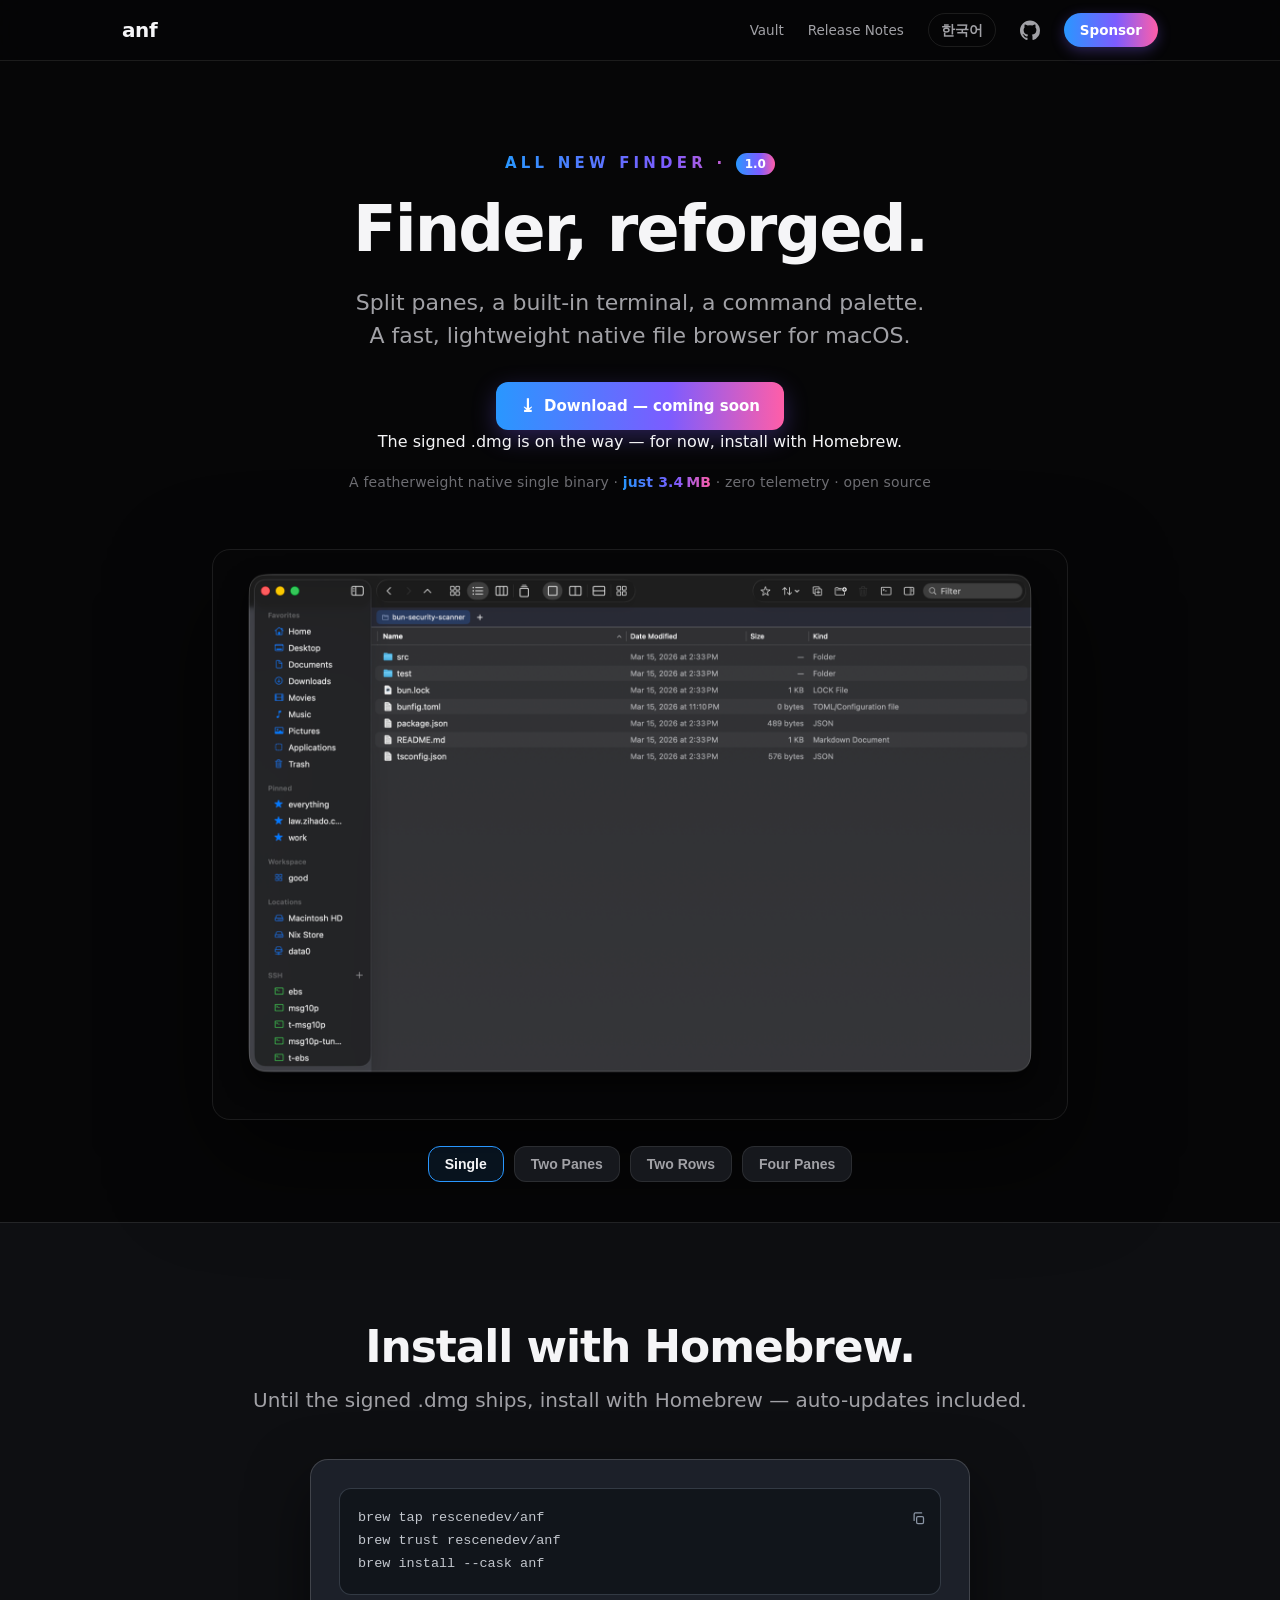
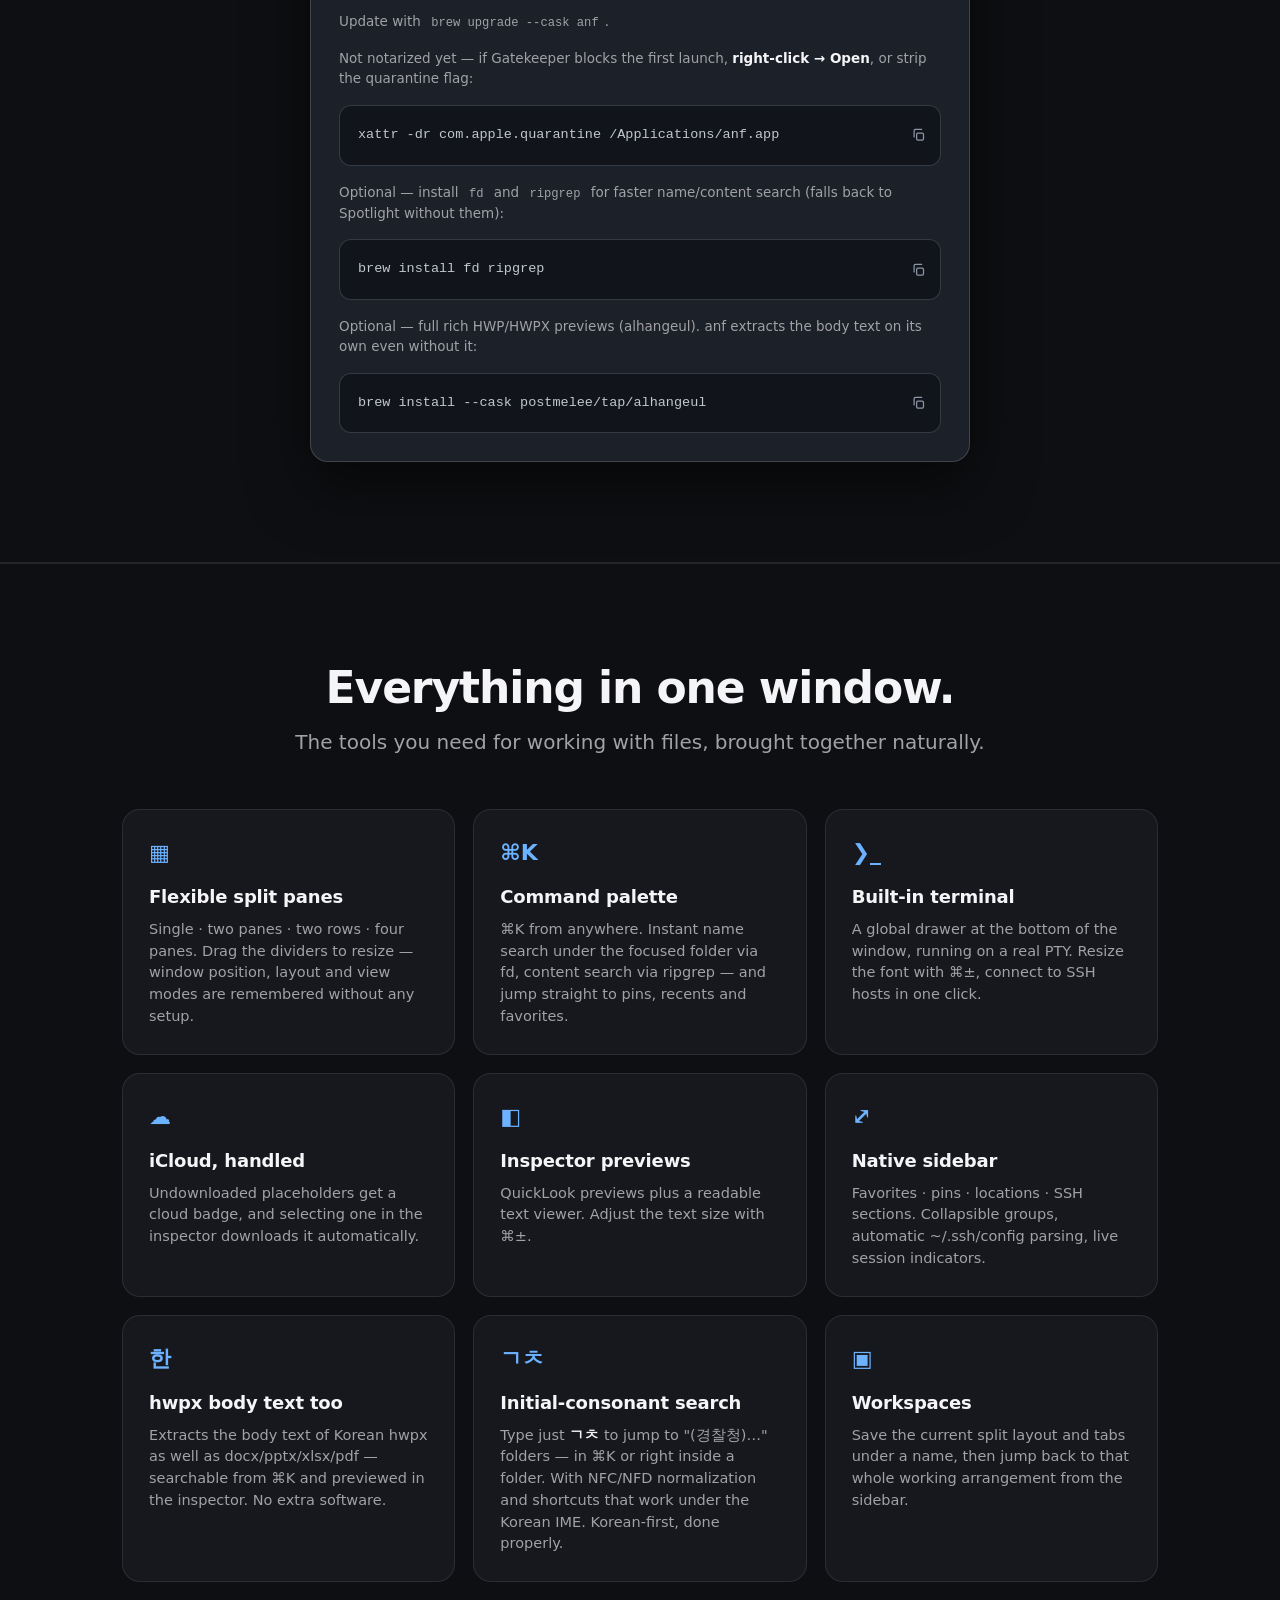
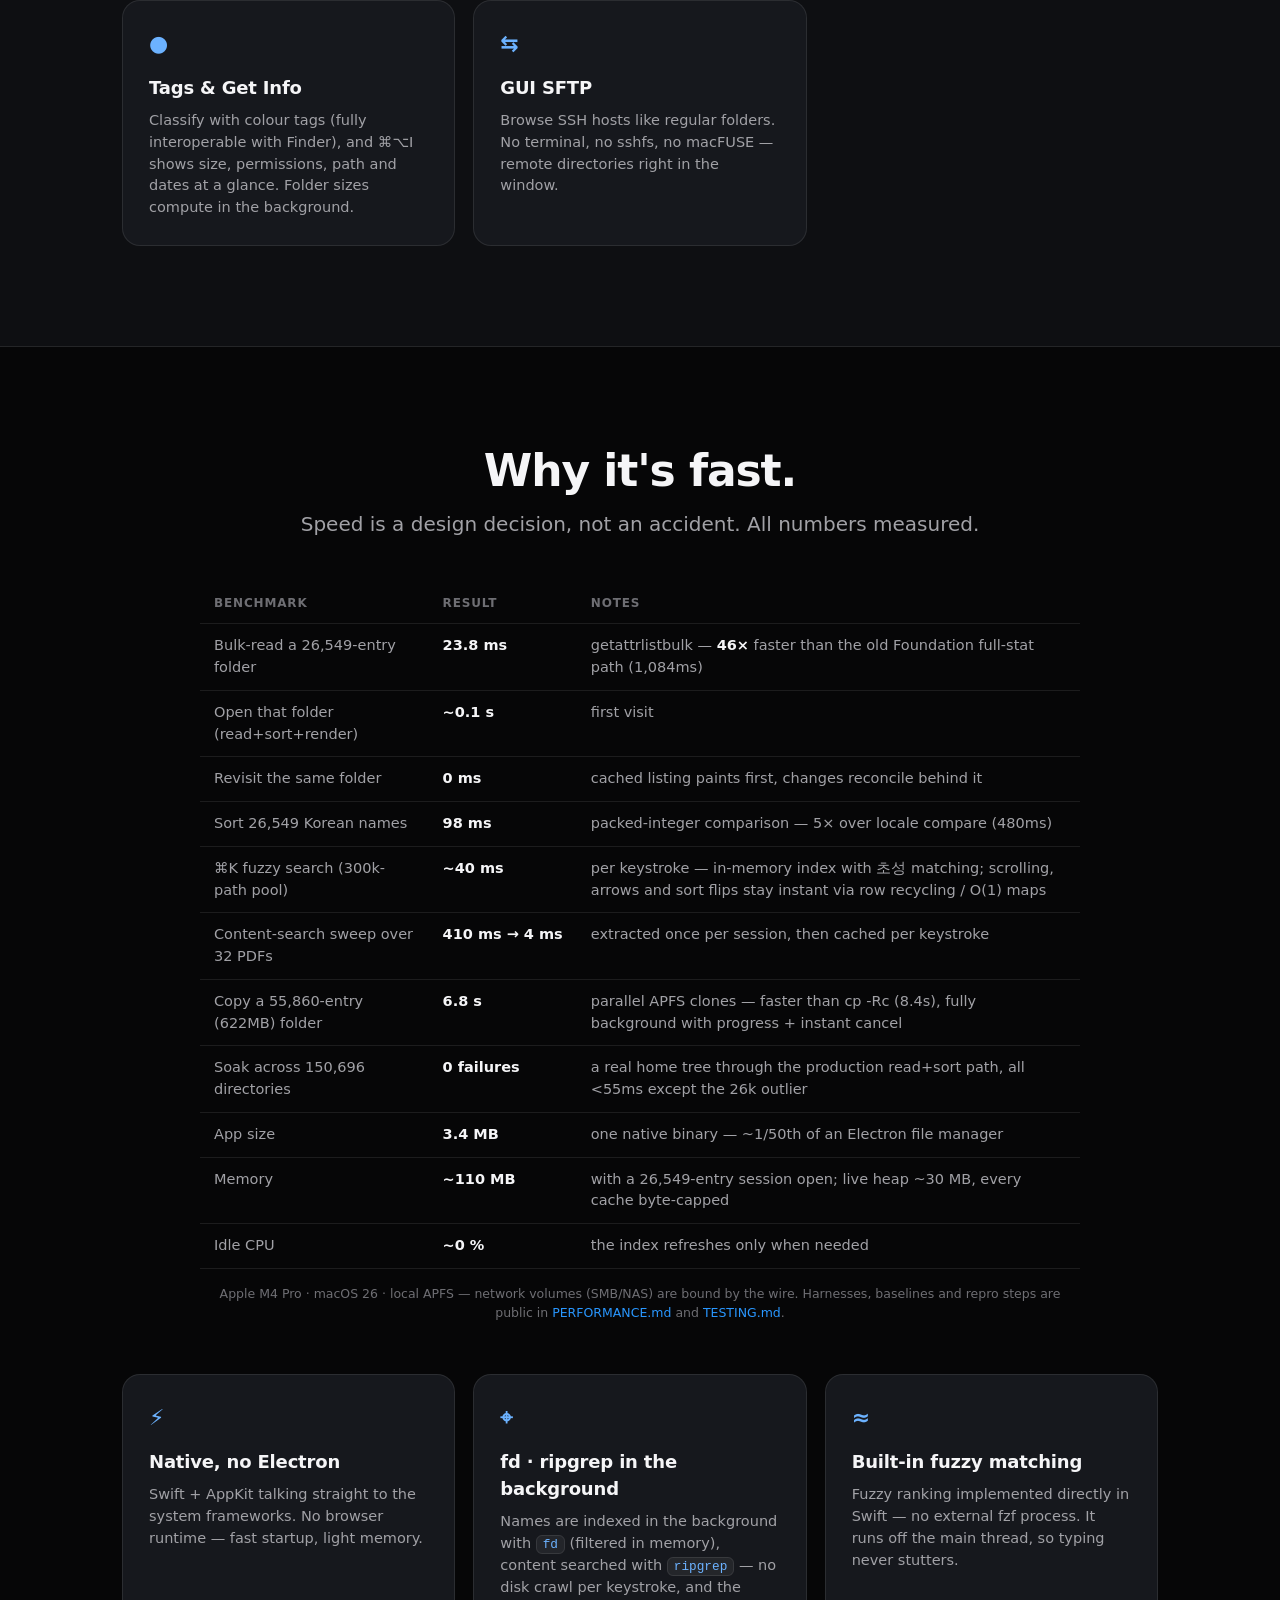
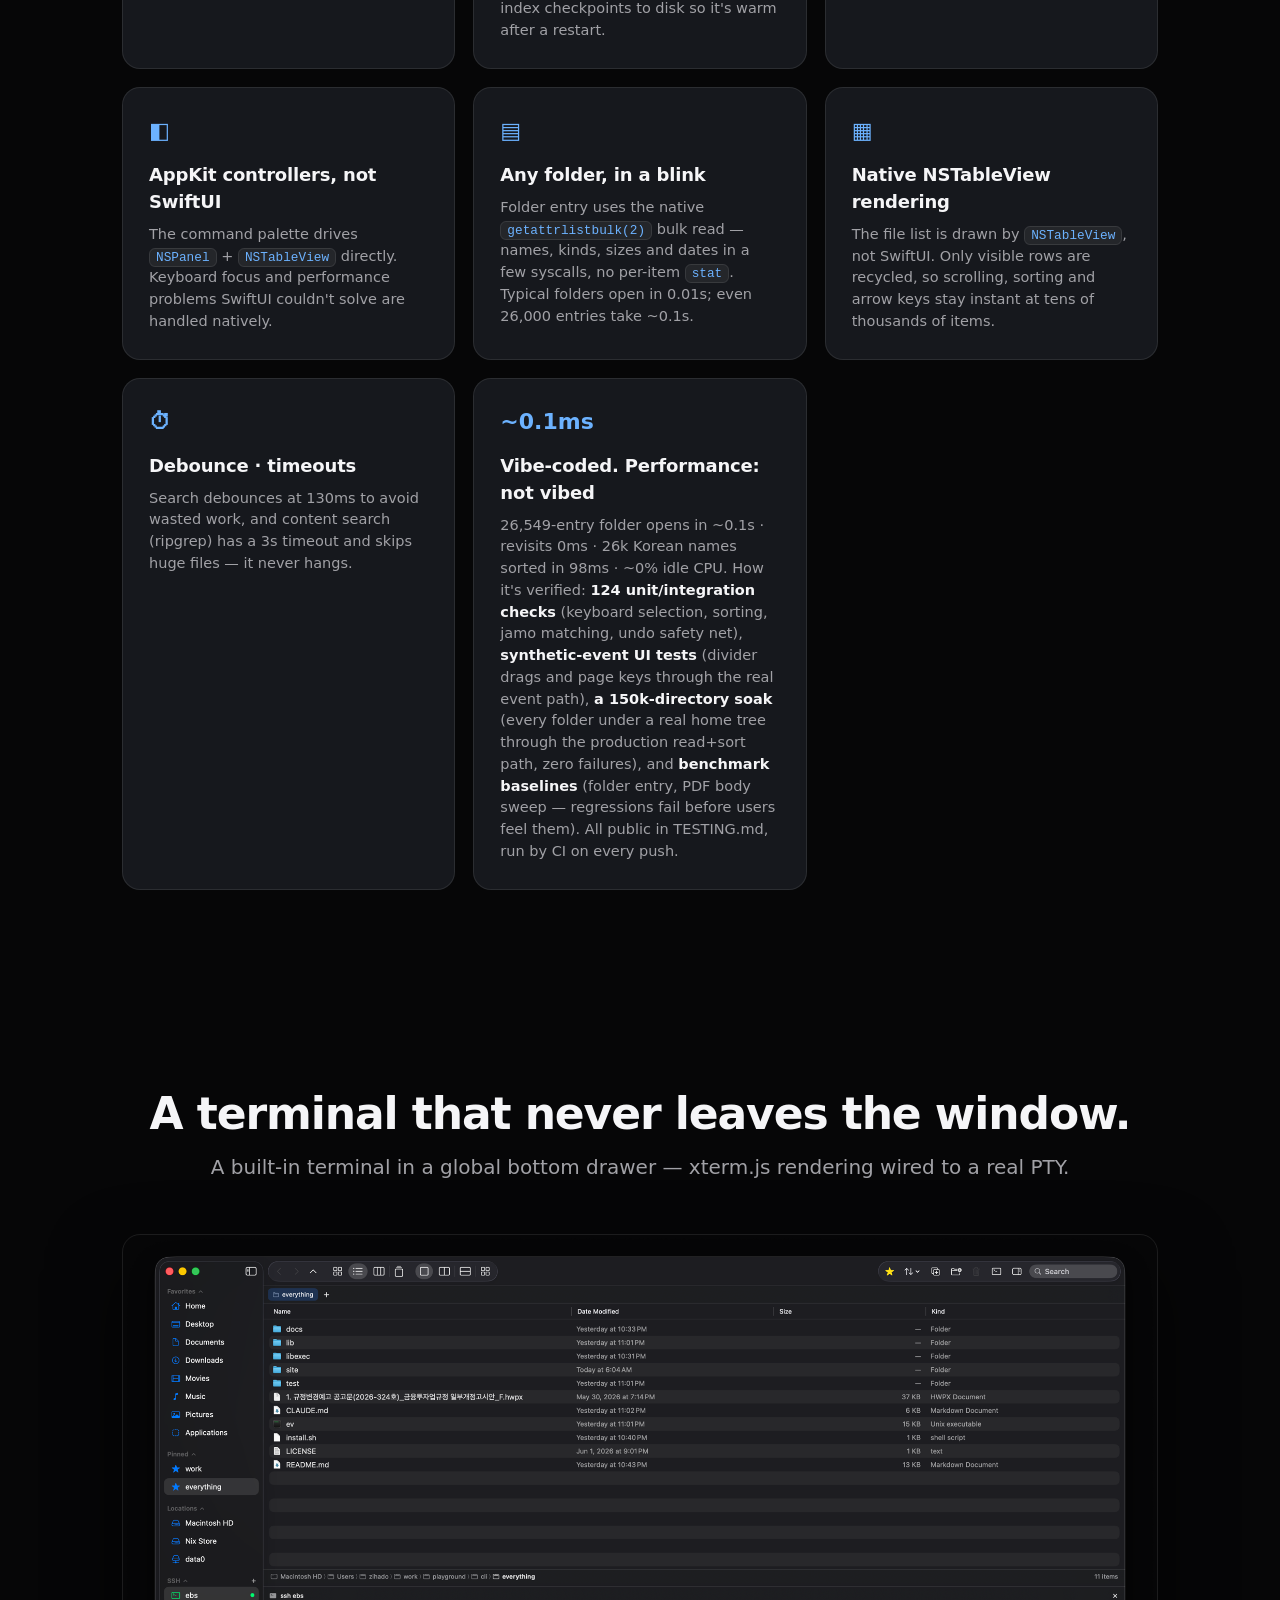
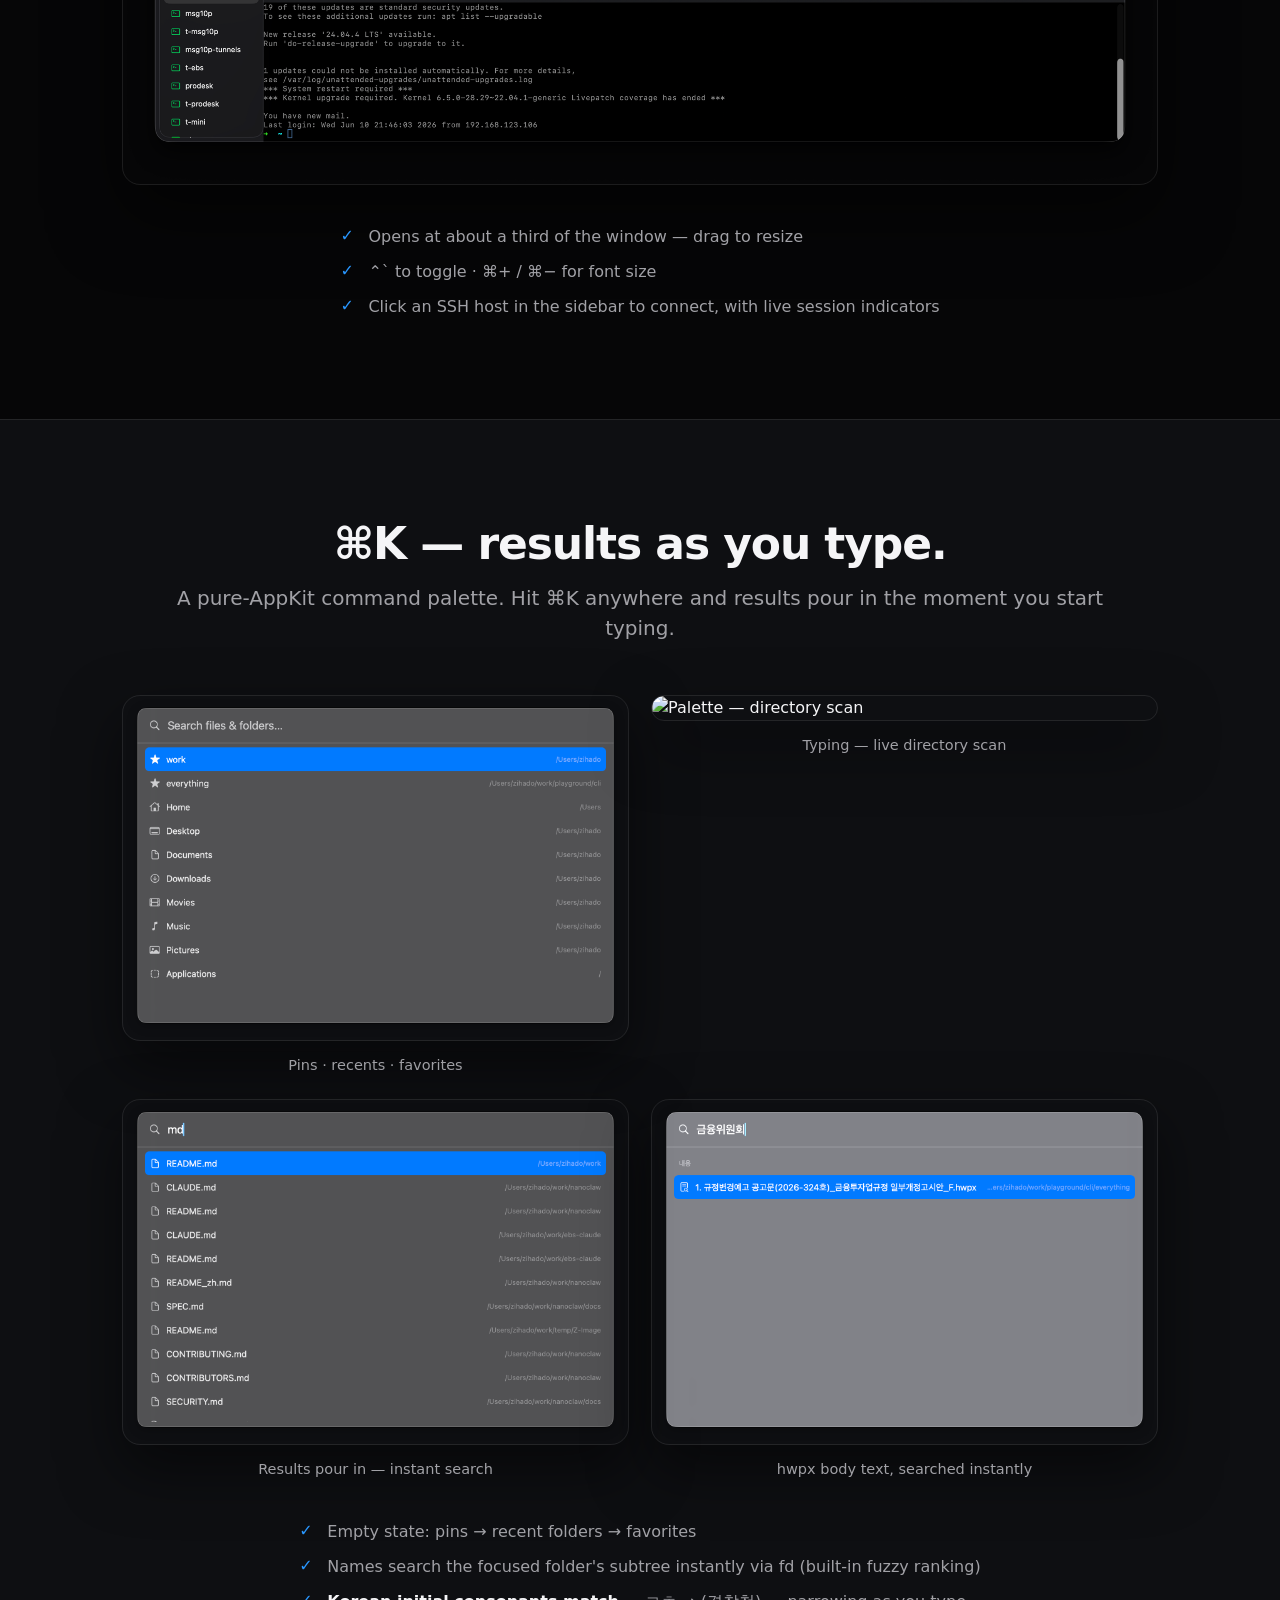
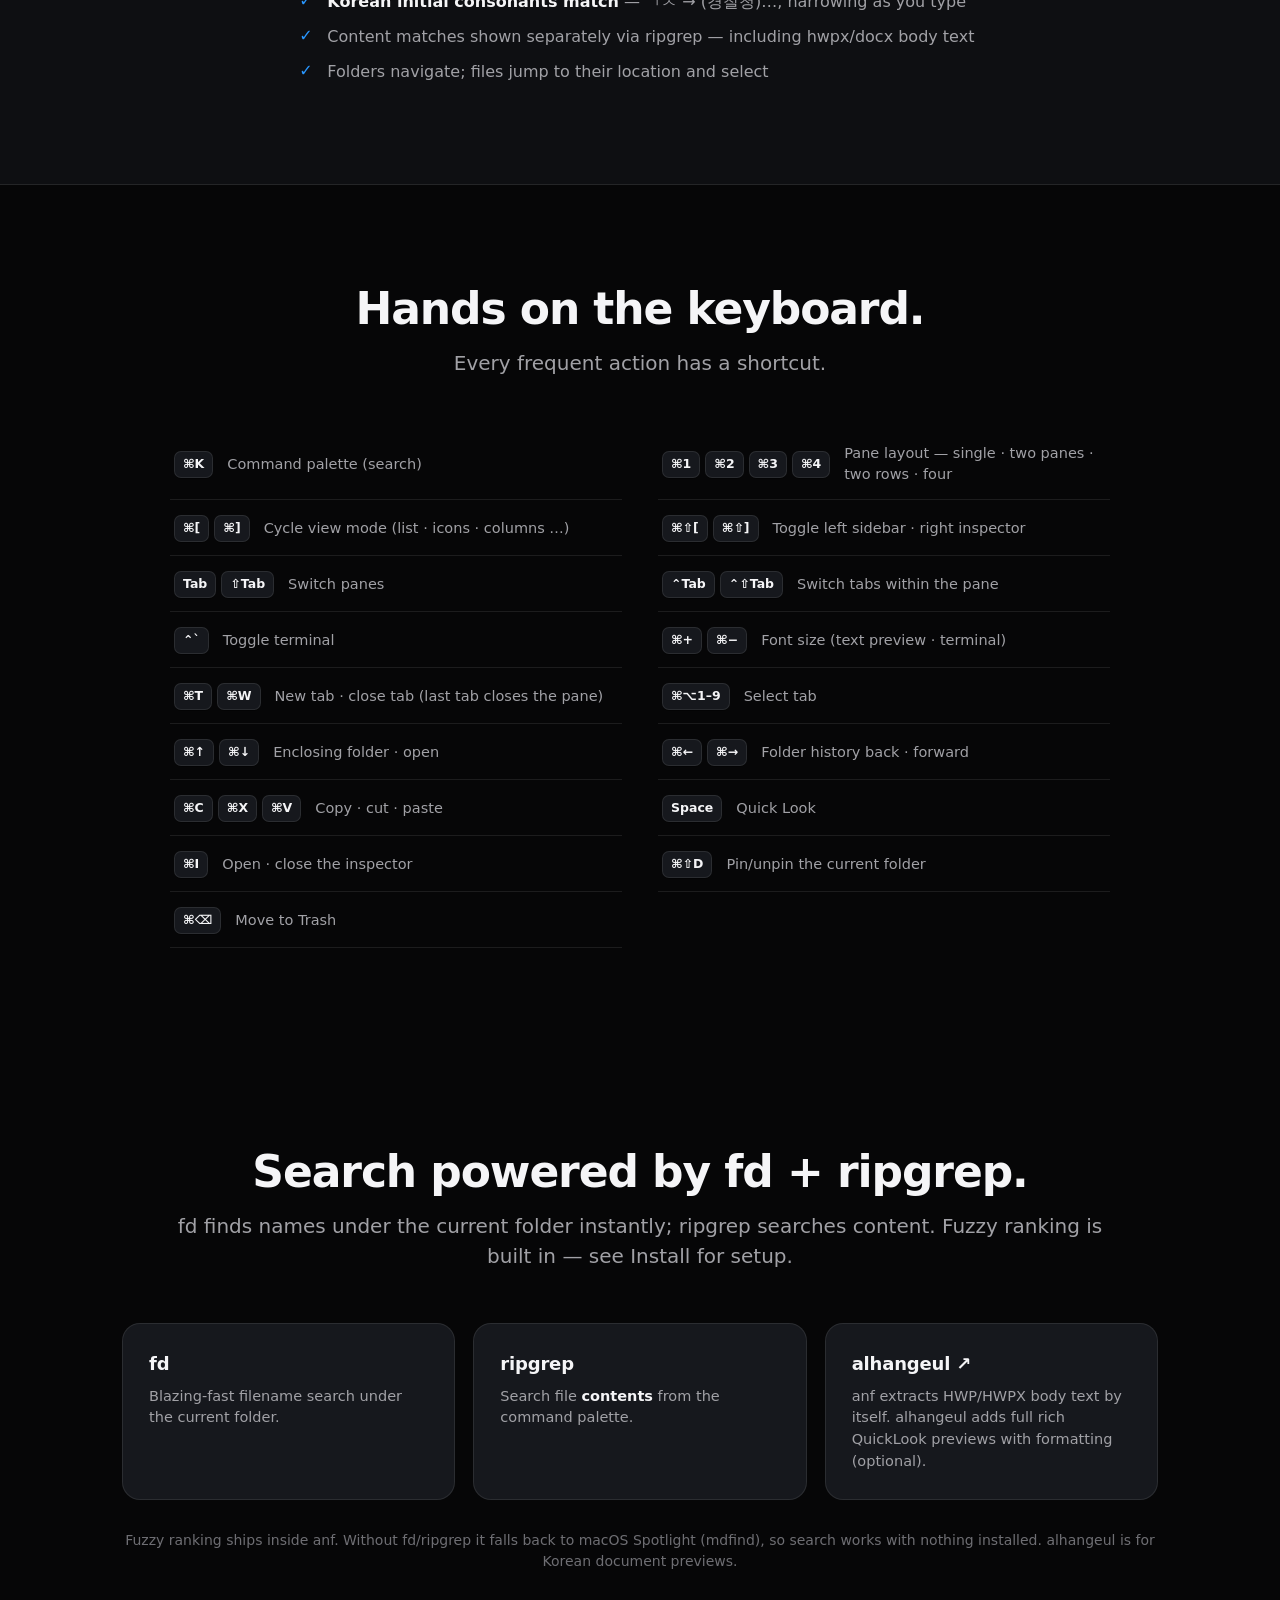
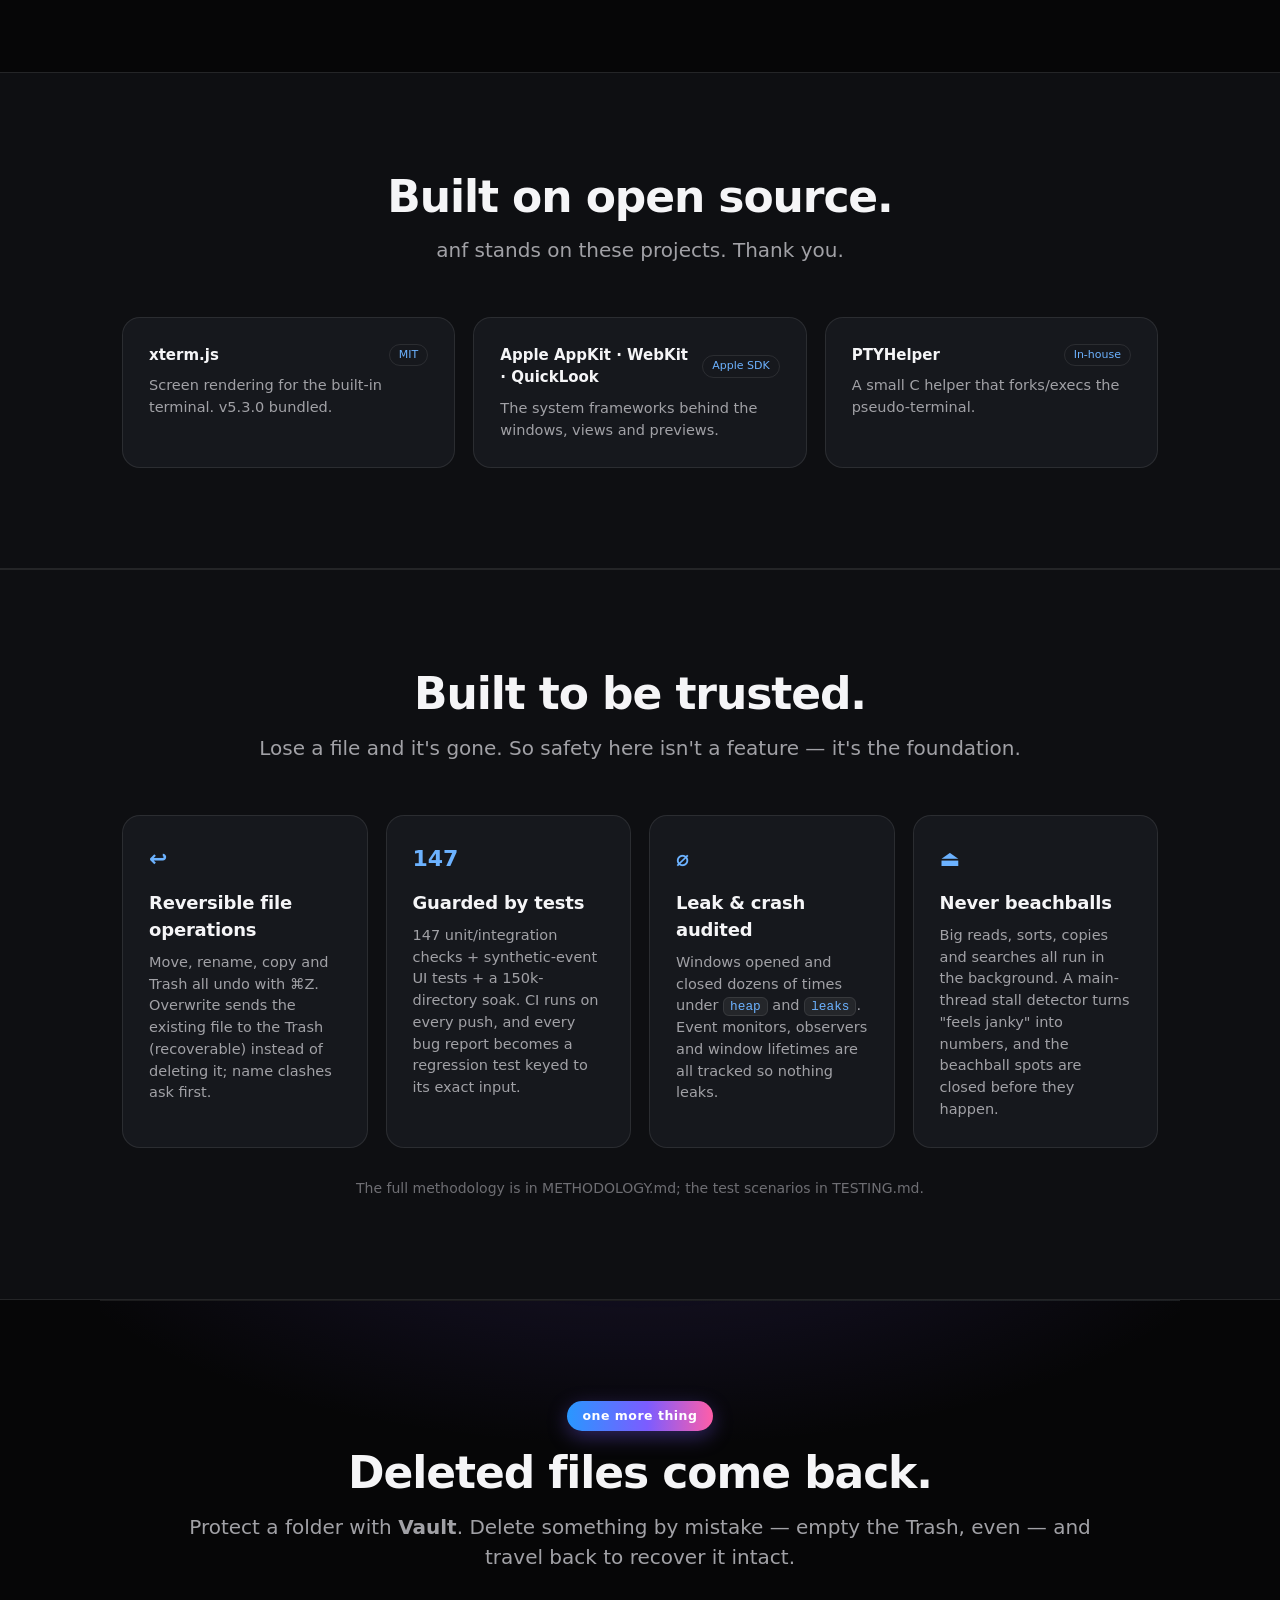
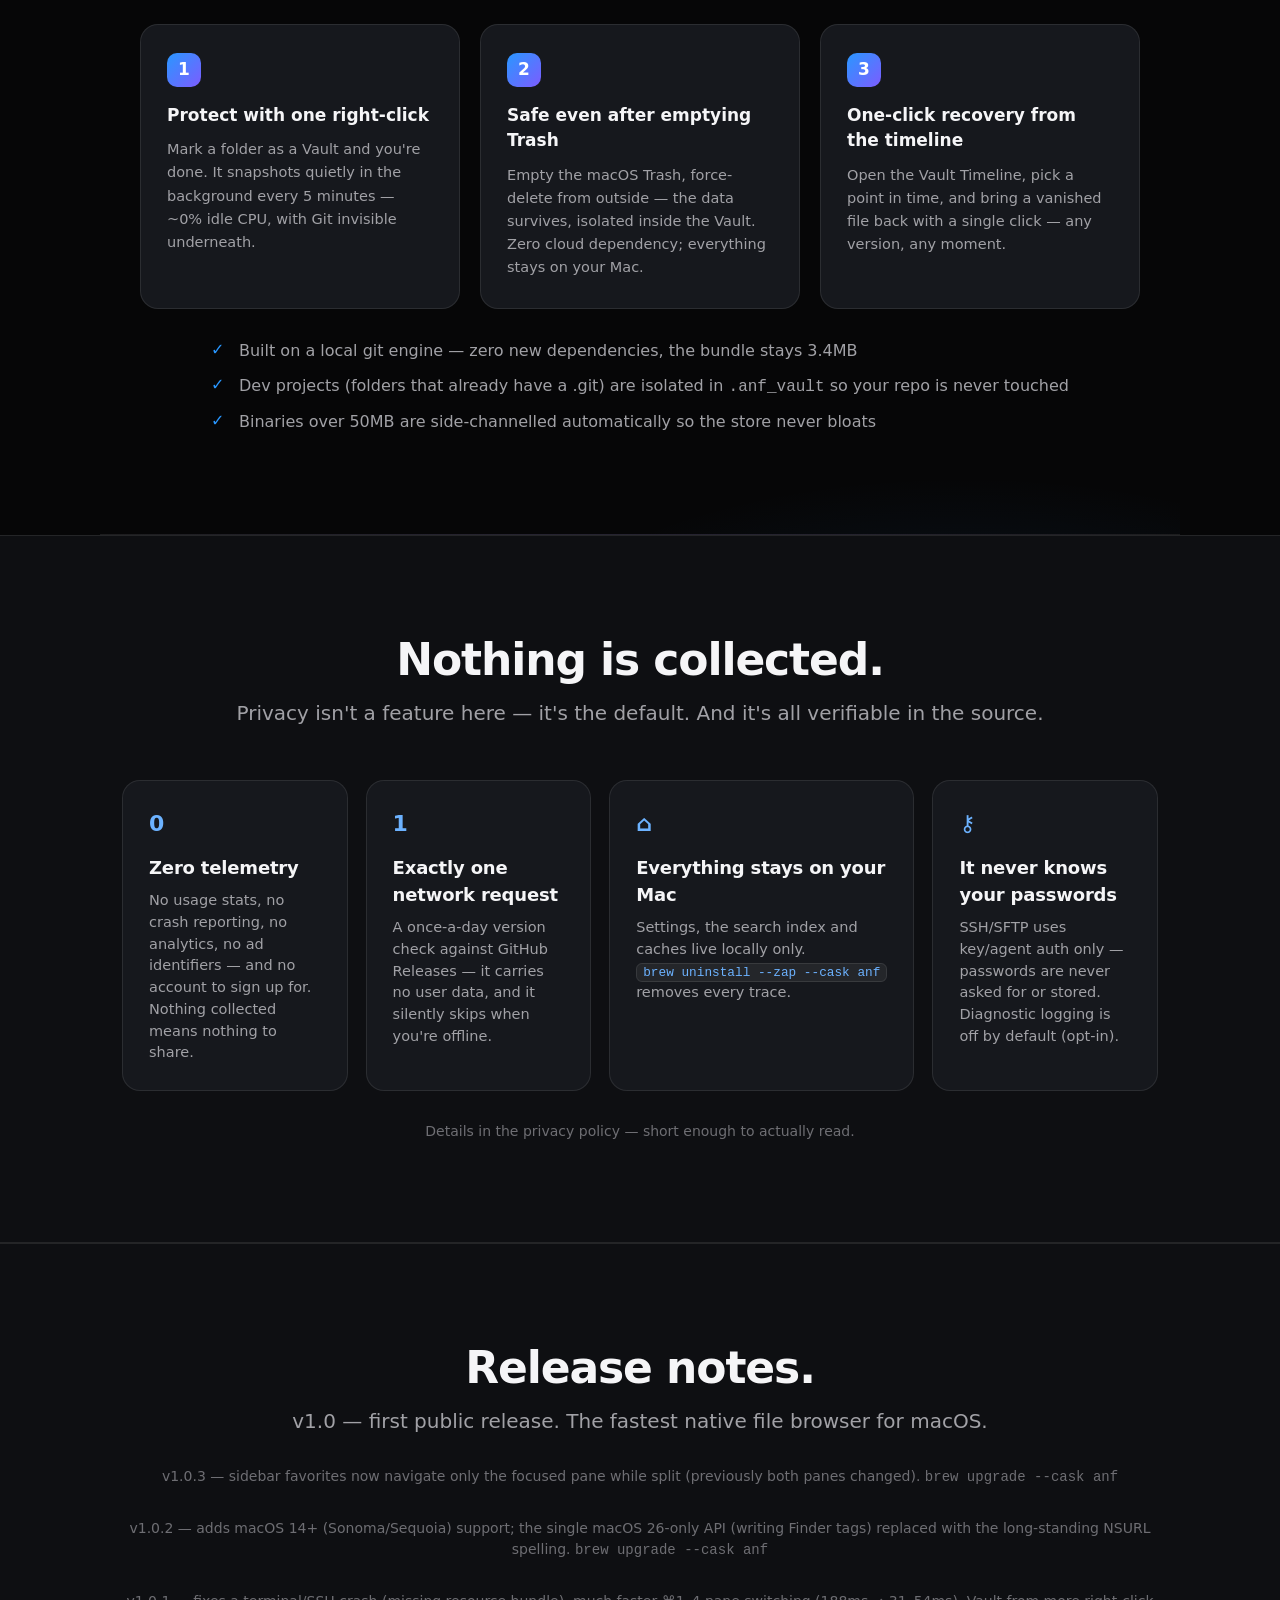
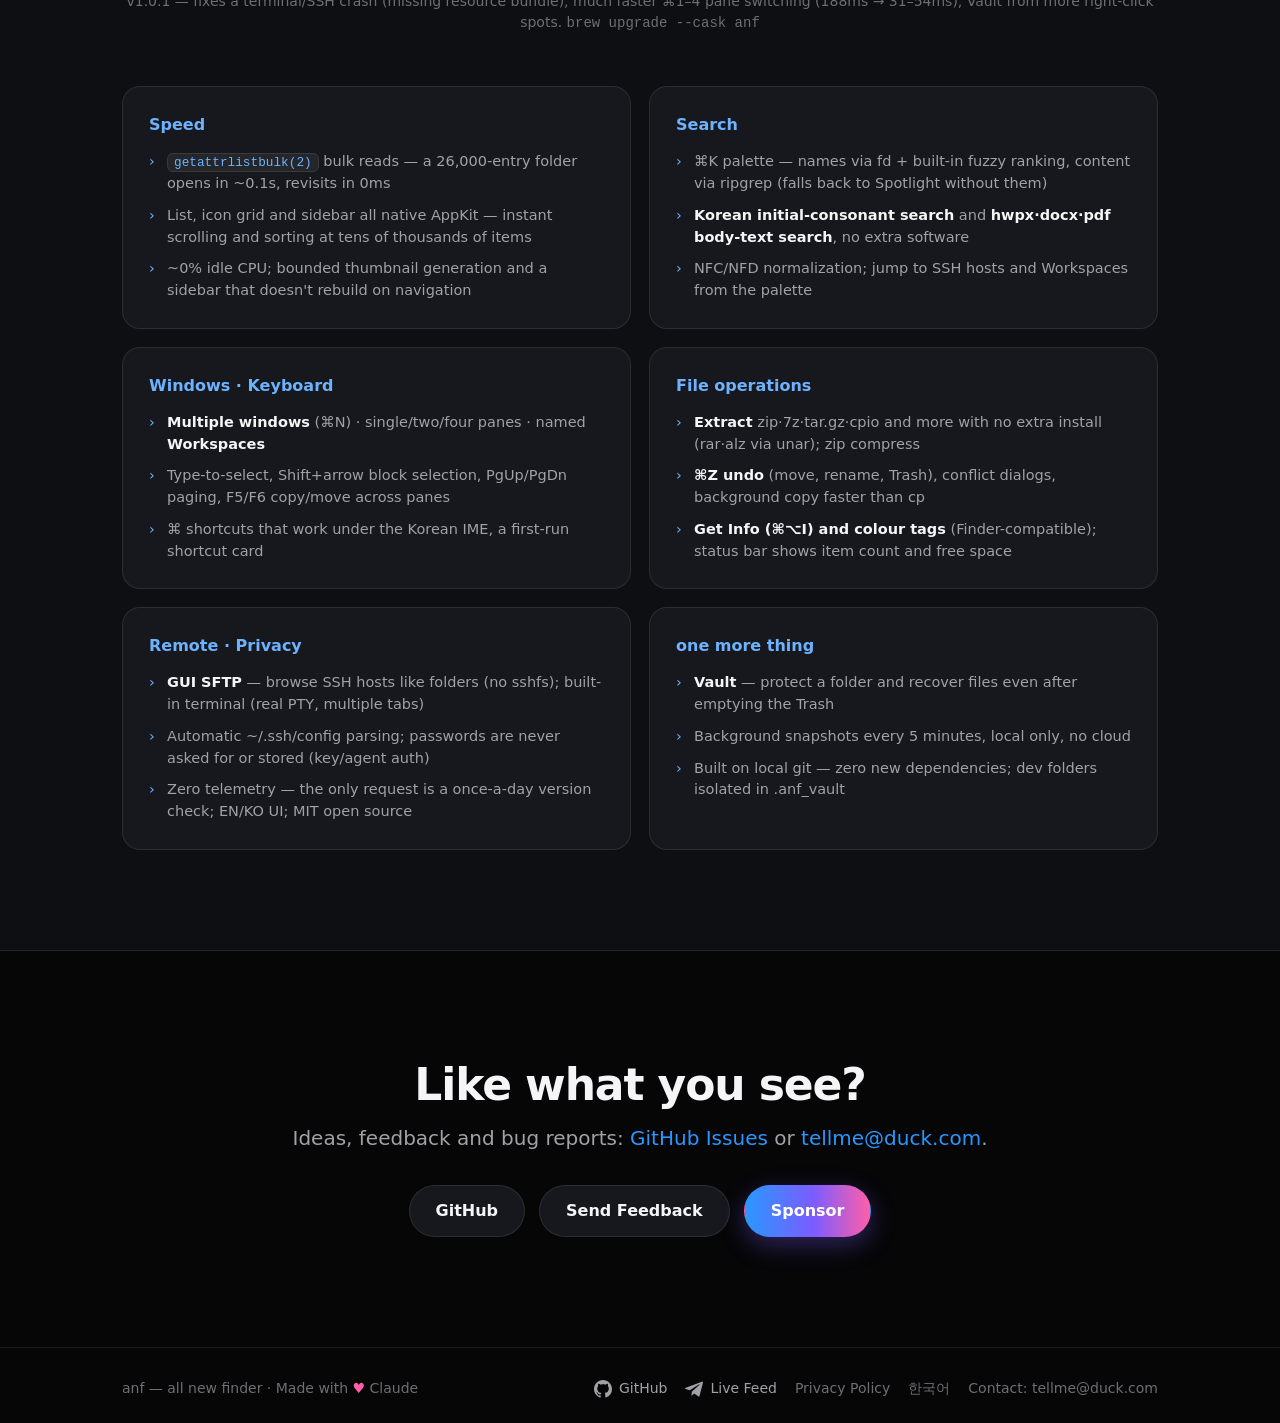
==== docs/en/index.html @ 3f43b87e "docs: Cloudflare Web Analytics on the landing (cookieless) + privacy disclosure Site analytics, NOT " ====
<!DOCTYPE html>
<html lang="en">
<head>
<meta charset="utf-8">
<meta name="viewport" content="width=device-width, initial-scale=1">
<title>anf — all new finder</title>
<meta name="description" content="A fast, lightweight native file browser for macOS. Split panes, built-in terminal, command palette.">
<meta property="og:type" content="website">
<meta property="og:url" content="https://rescenedev.github.io/anf/en/">
<meta property="og:title" content="anf — Finder, reforged.">
<meta property="og:description" content="The fastest native file browser for macOS. 26,000-folder directories in 0.1s · Korean initial-consonant search · built-in terminal · open source.">
<meta property="og:image" content="https://rescenedev.github.io/anf/assets/og-card.png">
<meta property="og:image:width" content="1200">
<meta property="og:image:height" content="630">
<meta property="og:locale" content="en_US">
<meta name="twitter:card" content="summary_large_image">
<meta name="twitter:title" content="anf — Finder, reforged.">
<meta name="twitter:description" content="The fastest native file browser for macOS. 26k-folder directories in 0.1s, built-in terminal, command palette, open source.">
<meta name="twitter:image" content="https://rescenedev.github.io/anf/assets/og-card.png">
<meta name="theme-color" content="#060607">
<link rel="alternate" hreflang="ko" href="https://rescenedev.github.io/anf/">
<link rel="alternate" hreflang="en" href="https://rescenedev.github.io/anf/en/">
<link rel="stylesheet" href="../styles.css?v=19">
<!-- Cloudflare Web Analytics — cookieless site analytics (NOT app telemetry; the app sends nothing). -->
<script defer src='https://static.cloudflareinsights.com/beacon.min.js' data-cf-beacon='{"token": "1b598242e0c44f28912150f7a983687c"}'></script>
</head>
<body>

<header class="nav">
  <div class="nav-inner">
    <a class="brand" href="#top">anf</a>
    <nav class="nav-links">
      <a href="#vault">Vault</a>
      <a href="#release">Release Notes</a>
      <a class="nav-lang" href="../">한국어</a>
      <a class="nav-gh" href="https://github.com/rescenedev/anf" target="_blank" rel="noopener" aria-label="GitHub"><svg viewBox="0 0 24 24" width="20" height="20" fill="currentColor"><path d="M12 .5C5.37.5 0 5.87 0 12.5c0 5.3 3.44 9.8 8.21 11.39.6.11.82-.26.82-.58 0-.29-.01-1.05-.02-2.06-3.34.73-4.04-1.61-4.04-1.61-.55-1.39-1.34-1.76-1.34-1.76-1.09-.75.08-.73.08-.73 1.2.08 1.84 1.24 1.84 1.24 1.07 1.83 2.81 1.3 3.5.99.11-.78.42-1.3.76-1.6-2.67-.3-5.47-1.34-5.47-5.95 0-1.32.47-2.39 1.24-3.23-.13-.3-.54-1.53.12-3.18 0 0 1.01-.32 3.3 1.23a11.5 11.5 0 0 1 6.01 0c2.29-1.55 3.3-1.23 3.3-1.23.66 1.65.25 2.88.12 3.18.77.84 1.24 1.91 1.24 3.23 0 4.62-2.81 5.64-5.49 5.94.43.37.81 1.1.81 2.22 0 1.61-.01 2.9-.01 3.29 0 .32.21.7.82.58A12.01 12.01 0 0 0 24 12.5C24 5.87 18.63.5 12 .5z"/></svg></a>
      <a class="nav-sponsor" href="https://ko-fi.com/seongilp" target="_blank" rel="noopener">Sponsor</a>
    </nav>
  </div>
</header>

<main id="top">

  <!-- Hero -->
  <section class="hero">
    <p class="eyebrow">all new finder · <span class="ver-pill">1.0</span></p>
    <h1>Finder, reforged.</h1>
    <p class="lead">Split panes, a built-in terminal, a command palette.<br>A fast, lightweight native file browser for macOS.</p>
    <div class="hero-cta">
      <a class="hero-dl is-soon" href="#install"><span class="dl-ic">⤓</span> Download — coming soon</a>
    </div>
    <p class="hero-hint">The signed .dmg is on the way — for now, <a href="#install">install with Homebrew</a>.</p>
    <p class="hero-specs">A featherweight native single binary · <strong>just 3.4&thinsp;MB</strong> · zero telemetry · open source</p>
    <div class="carousel">
      <div class="car-frames">
        <figure class="car-frame active"><img src="../assets/layout-single.png?v=2" alt="Single pane layout" loading="eager"></figure>
        <figure class="car-frame"><img src="../assets/layout-dual.png?v=2" alt="Two panes side by side" loading="lazy"></figure>
        <figure class="car-frame"><img src="../assets/layout-rows.png?v=2" alt="Two rows" loading="lazy"></figure>
        <figure class="car-frame"><img src="../assets/layout-quad.png?v=2" alt="Four panes" loading="lazy"></figure>
      </div>
      <div class="dots">
        <button class="dot active" type="button">Single</button>
        <button class="dot" type="button">Two Panes</button>
        <button class="dot" type="button">Two Rows</button>
        <button class="dot" type="button">Four Panes</button>
      </div>
    </div>
  </section>

  <!-- Install -->
  <section id="install" class="band">
    <div class="band-inner">
      <h2 class="centered">Install with Homebrew.</h2>
      <p class="sub centered">Until the signed .dmg ships, install with Homebrew — auto-updates included.</p>
      <div class="install-box">
        <div class="cmd multiline"><code id="cmd-brew">brew tap rescenedev/anf
brew trust rescenedev/anf
brew install --cask anf</code><button class="copy-btn" type="button" data-target="cmd-brew" aria-label="Copy"><svg viewBox="0 0 24 24" width="15" height="15" fill="none" stroke="currentColor" stroke-width="2" stroke-linecap="round" stroke-linejoin="round"><rect x="9" y="9" width="11" height="11" rx="2"/><path d="M5 15V5a2 2 0 0 1 2-2h10"/></svg></button></div>
        <p class="note">Update with <code>brew upgrade --cask anf</code>.</p>
        <p class="note">Not notarized yet — if Gatekeeper blocks the first launch, <strong>right-click → Open</strong>, or strip the quarantine flag:</p>
        <div class="cmd"><code>xattr -dr com.apple.quarantine /Applications/anf.app</code><button class="copy-btn" type="button" aria-label="Copy"><svg viewBox="0 0 24 24" width="15" height="15" fill="none" stroke="currentColor" stroke-width="2" stroke-linecap="round" stroke-linejoin="round"><rect x="9" y="9" width="11" height="11" rx="2"/><path d="M5 15V5a2 2 0 0 1 2-2h10"/></svg></button></div>
        <p class="note">Optional — install <code>fd</code> and <code>ripgrep</code> for faster name/content search (falls back to Spotlight without them):</p>
        <div class="cmd"><code>brew install fd ripgrep</code><button class="copy-btn" type="button" aria-label="Copy"><svg viewBox="0 0 24 24" width="15" height="15" fill="none" stroke="currentColor" stroke-width="2" stroke-linecap="round" stroke-linejoin="round"><rect x="9" y="9" width="11" height="11" rx="2"/><path d="M5 15V5a2 2 0 0 1 2-2h10"/></svg></button></div>
        <p class="note">Optional — full rich HWP/HWPX previews (alhangeul). anf extracts the body text on its own even without it:</p>
        <div class="cmd"><code>brew install --cask postmelee/tap/alhangeul</code><button class="copy-btn" type="button" aria-label="Copy"><svg viewBox="0 0 24 24" width="15" height="15" fill="none" stroke="currentColor" stroke-width="2" stroke-linecap="round" stroke-linejoin="round"><rect x="9" y="9" width="11" height="11" rx="2"/><path d="M5 15V5a2 2 0 0 1 2-2h10"/></svg></button></div>
      </div>
    </div>
  </section>

  <!-- Features -->
  <section id="features" class="band">
    <div class="band-inner">
      <h2 class="centered">Everything in one window.</h2>
      <p class="sub centered">The tools you need for working with files, brought together naturally.</p>
      <div class="grid">
        <div class="tile">
          <div class="ic">▦</div>
          <h3>Flexible split panes</h3>
          <p>Single · two panes · two rows · four panes. Drag the dividers to resize — window position, layout and view modes are remembered without any setup.</p>
        </div>
        <div class="tile">
          <div class="ic">⌘K</div>
          <h3>Command palette</h3>
          <p>⌘K from anywhere. Instant name search under the focused folder via fd, content search via ripgrep — and jump straight to pins, recents and favorites.</p>
        </div>
        <div class="tile">
          <div class="ic">❯_</div>
          <h3>Built-in terminal</h3>
          <p>A global drawer at the bottom of the window, running on a real PTY. Resize the font with ⌘±, connect to SSH hosts in one click.</p>
        </div>
        <div class="tile">
          <div class="ic">☁</div>
          <h3>iCloud, handled</h3>
          <p>Undownloaded placeholders get a cloud badge, and selecting one in the inspector downloads it automatically.</p>
        </div>
        <div class="tile">
          <div class="ic">◧</div>
          <h3>Inspector previews</h3>
          <p>QuickLook previews plus a readable text viewer. Adjust the text size with ⌘±.</p>
        </div>
        <div class="tile">
          <div class="ic">⤢</div>
          <h3>Native sidebar</h3>
          <p>Favorites · pins · locations · SSH sections. Collapsible groups, automatic ~/.ssh/config parsing, live session indicators.</p>
        </div>
        <div class="tile">
          <div class="ic">한</div>
          <h3>hwpx body text too</h3>
          <p>Extracts the body text of Korean hwpx as well as docx/pptx/xlsx/pdf — searchable from ⌘K and previewed in the inspector. No extra software.</p>
        </div>
        <div class="tile">
          <div class="ic">ㄱㅊ</div>
          <h3>Initial-consonant search</h3>
          <p>Type just <strong>ㄱㅊ</strong> to jump to "(경찰청)…" folders — in ⌘K or right inside a folder. With NFC/NFD normalization and shortcuts that work under the Korean IME. Korean-first, done properly.</p>
        </div>
        <div class="tile">
          <div class="ic">▣</div>
          <h3>Workspaces</h3>
          <p>Save the current split layout and tabs under a name, then jump back to that whole working arrangement from the sidebar.</p>
        </div>
        <div class="tile">
          <div class="ic">●</div>
          <h3>Tags &amp; Get Info</h3>
          <p>Classify with colour tags (fully interoperable with Finder), and ⌘⌥I shows size, permissions, path and dates at a glance. Folder sizes compute in the background.</p>
        </div>
        <div class="tile">
          <div class="ic">⇆</div>
          <h3>GUI SFTP</h3>
          <p>Browse SSH hosts like regular folders. No terminal, no sshfs, no macFUSE — remote directories right in the window.</p>
        </div>
      </div>
    </div>
  </section>

  <!-- Why fast -->
  <section id="performance" class="showcase">
    <h2 class="centered">Why it's fast.</h2>
    <p class="sub centered">Speed is a design decision, not an accident. All numbers measured.</p>
    <div class="perf-wrap"><table class="perf-table">
      <thead><tr><th>Benchmark</th><th>Result</th><th>Notes</th></tr></thead>
      <tbody>
        <tr><td>Bulk-read a 26,549-entry folder</td><td class="num">23.8 ms</td><td>getattrlistbulk — <strong>46×</strong> faster than the old Foundation full-stat path (1,084ms)</td></tr>
        <tr><td>Open that folder (read+sort+render)</td><td class="num">~0.1 s</td><td>first visit</td></tr>
        <tr><td>Revisit the same folder</td><td class="num">0 ms</td><td>cached listing paints first, changes reconcile behind it</td></tr>
        <tr><td>Sort 26,549 Korean names</td><td class="num">98 ms</td><td>packed-integer comparison — 5× over locale compare (480ms)</td></tr>
        <tr><td>⌘K fuzzy search (300k-path pool)</td><td class="num">~40 ms</td><td>per keystroke — in-memory index with 초성 matching; scrolling, arrows and sort flips stay instant via row recycling / O(1) maps</td></tr>
        <tr><td>Content-search sweep over 32 PDFs</td><td class="num">410 ms → 4 ms</td><td>extracted once per session, then cached per keystroke</td></tr>
        <tr><td>Copy a 55,860-entry (622MB) folder</td><td class="num">6.8 s</td><td>parallel APFS clones — faster than cp -Rc (8.4s), fully background with progress + instant cancel</td></tr>
        <tr><td>Soak across 150,696 directories</td><td class="num">0 failures</td><td>a real home tree through the production read+sort path, all &lt;55ms except the 26k outlier</td></tr>
        <tr><td>App size</td><td class="num">3.4 MB</td><td>one native binary — ~1/50th of an Electron file manager</td></tr>
        <tr><td>Memory</td><td class="num">~110 MB</td><td>with a 26,549-entry session open; live heap ~30 MB, every cache byte-capped</td></tr>
        <tr><td>Idle CPU</td><td class="num">~0 %</td><td>the index refreshes only when needed</td></tr>
      </tbody>
    </table></div>
    <p class="perf-caption">Apple M4 Pro · macOS 26 · local APFS — network volumes (SMB/NAS) are bound by the wire. Harnesses, baselines and repro steps are public in
      <a href="https://github.com/rescenedev/anf/blob/main/PERFORMANCE.md" target="_blank" rel="noopener">PERFORMANCE.md</a> and
      <a href="https://github.com/rescenedev/anf/blob/main/TESTING.md" target="_blank" rel="noopener">TESTING.md</a>.</p>
    <div class="grid">
      <div class="tile">
        <div class="ic">⚡</div>
        <h3>Native, no Electron</h3>
        <p>Swift + AppKit talking straight to the system frameworks. No browser runtime — fast startup, light memory.</p>
      </div>
      <div class="tile">
        <div class="ic">⌖</div>
        <h3>fd · ripgrep in the background</h3>
        <p>Names are indexed in the background with <code>fd</code> (filtered in memory), content searched with <code>ripgrep</code> — no disk crawl per keystroke, and the index checkpoints to disk so it's warm after a restart.</p>
      </div>
      <div class="tile">
        <div class="ic">≈</div>
        <h3>Built-in fuzzy matching</h3>
        <p>Fuzzy ranking implemented directly in Swift — no external fzf process. It runs off the main thread, so typing never stutters.</p>
      </div>
      <div class="tile">
        <div class="ic">◧</div>
        <h3>AppKit controllers, not SwiftUI</h3>
        <p>The command palette drives <code>NSPanel</code> + <code>NSTableView</code> directly. Keyboard focus and performance problems SwiftUI couldn't solve are handled natively.</p>
      </div>
      <div class="tile">
        <div class="ic">▤</div>
        <h3>Any folder, in a blink</h3>
        <p>Folder entry uses the native <code>getattrlistbulk(2)</code> bulk read — names, kinds, sizes and dates in a few syscalls, no per-item <code>stat</code>. Typical folders open in 0.01s; even 26,000 entries take ~0.1s.</p>
      </div>
      <div class="tile">
        <div class="ic">▦</div>
        <h3>Native NSTableView rendering</h3>
        <p>The file list is drawn by <code>NSTableView</code>, not SwiftUI. Only visible rows are recycled, so scrolling, sorting and arrow keys stay instant at tens of thousands of items.</p>
      </div>
      <div class="tile">
        <div class="ic">⏱</div>
        <h3>Debounce · timeouts</h3>
        <p>Search debounces at 130ms to avoid wasted work, and content search (ripgrep) has a 3s timeout and skips huge files — it never hangs.</p>
      </div>
      <div class="tile">
        <div class="ic">~0.1ms</div>
        <h3>Vibe-coded. Performance: not vibed</h3>
        <p>26,549-entry folder opens in ~0.1s · revisits 0ms · 26k Korean names sorted in 98ms · ~0% idle CPU.
        How it's verified: <strong>124 unit/integration checks</strong> (keyboard selection, sorting, jamo matching, undo safety net),
        <strong>synthetic-event UI tests</strong> (divider drags and page keys through the real event path),
        <strong>a 150k-directory soak</strong> (every folder under a real home tree through the production read+sort path, zero failures),
        and <strong>benchmark baselines</strong> (folder entry, PDF body sweep — regressions fail before users feel them).
        All public in <a href="https://github.com/rescenedev/anf/blob/main/TESTING.md" target="_blank" rel="noopener">TESTING.md</a>, run by CI on every push.</p>
      </div>
    </div>
  </section>

  <!-- Terminal -->
  <section id="terminal" class="showcase">
    <h2 class="centered">A terminal that never leaves the window.</h2>
    <p class="sub centered">A built-in terminal in a global bottom drawer — xterm.js rendering wired to a real PTY.</p>
    <div class="shot wide"><img src="../assets/terminal.png" alt="anf built-in terminal" loading="lazy"></div>
    <ul class="ticks centered-list">
      <li>Opens at about a third of the window — drag to resize</li>
      <li>⌃` to toggle · ⌘+ / ⌘− for font size</li>
      <li>Click an SSH host in the sidebar to connect, with live session indicators</li>
    </ul>
  </section>

  <!-- Palette -->
  <section id="palette" class="band">
    <div class="band-inner">
      <h2 class="centered">⌘K — results as you type.</h2>
      <p class="sub centered">A pure-AppKit command palette. Hit ⌘K anywhere and results pour in the moment you start typing.</p>
      <div class="duo quad">
        <figure class="duo-item">
          <img src="../assets/palette.png" alt="Palette — pins, recents, favorites" loading="lazy">
          <figcaption>Pins · recents · favorites</figcaption>
        </figure>
        <figure class="duo-item">
          <img src="../assets/palette-scan.png" alt="Palette — directory scan" loading="lazy">
          <figcaption>Typing — live directory scan</figcaption>
        </figure>
        <figure class="duo-item">
          <img src="../assets/palette-search.png" alt="Palette — instant search" loading="lazy">
          <figcaption>Results pour in — instant search</figcaption>
        </figure>
        <figure class="duo-item">
          <img src="../assets/palette-hwpx.png" alt="Palette — hwpx content search" loading="lazy">
          <figcaption>hwpx body text, searched instantly</figcaption>
        </figure>
      </div>
      <ul class="ticks centered-list">
        <li>Empty state: pins → recent folders → favorites</li>
        <li>Names search the focused folder's subtree instantly via fd (built-in fuzzy ranking)</li>
        <li><strong>Korean initial consonants match</strong> — ㄱㅊ → (경찰청)…, narrowing as you type</li>
        <li>Content matches shown separately via ripgrep — including hwpx/docx body text</li>
        <li>Folders navigate; files jump to their location and select</li>
      </ul>
    </div>
  </section>

  <!-- Shortcuts -->
  <section id="shortcuts" class="showcase">
    <h2 class="centered">Hands on the keyboard.</h2>
    <p class="sub centered">Every frequent action has a shortcut.</p>
    <div class="keys">
      <div class="key-row"><span class="ks"><kbd>⌘K</kbd></span><span class="kd">Command palette (search)</span></div>
      <div class="key-row"><span class="ks"><kbd>⌘1</kbd><kbd>⌘2</kbd><kbd>⌘3</kbd><kbd>⌘4</kbd></span><span class="kd">Pane layout — single · two panes · two rows · four</span></div>
      <div class="key-row"><span class="ks"><kbd>⌘[</kbd><kbd>⌘]</kbd></span><span class="kd">Cycle view mode (list · icons · columns …)</span></div>
      <div class="key-row"><span class="ks"><kbd>⌘⇧[</kbd><kbd>⌘⇧]</kbd></span><span class="kd">Toggle left sidebar · right inspector</span></div>
      <div class="key-row"><span class="ks"><kbd>Tab</kbd><kbd>⇧Tab</kbd></span><span class="kd">Switch panes</span></div>
      <div class="key-row"><span class="ks"><kbd>⌃Tab</kbd><kbd>⌃⇧Tab</kbd></span><span class="kd">Switch tabs within the pane</span></div>
      <div class="key-row"><span class="ks"><kbd>⌃`</kbd></span><span class="kd">Toggle terminal</span></div>
      <div class="key-row"><span class="ks"><kbd>⌘+</kbd><kbd>⌘−</kbd></span><span class="kd">Font size (text preview · terminal)</span></div>
      <div class="key-row"><span class="ks"><kbd>⌘T</kbd><kbd>⌘W</kbd></span><span class="kd">New tab · close tab (last tab closes the pane)</span></div>
      <div class="key-row"><span class="ks"><kbd>⌘⌥1–9</kbd></span><span class="kd">Select tab</span></div>
      <div class="key-row"><span class="ks"><kbd>⌘↑</kbd><kbd>⌘↓</kbd></span><span class="kd">Enclosing folder · open</span></div>
      <div class="key-row"><span class="ks"><kbd>⌘←</kbd><kbd>⌘→</kbd></span><span class="kd">Folder history back · forward</span></div>
      <div class="key-row"><span class="ks"><kbd>⌘C</kbd><kbd>⌘X</kbd><kbd>⌘V</kbd></span><span class="kd">Copy · cut · paste</span></div>
      <div class="key-row"><span class="ks"><kbd>Space</kbd></span><span class="kd">Quick Look</span></div>
      <div class="key-row"><span class="ks"><kbd>⌘I</kbd></span><span class="kd">Open · close the inspector</span></div>
      <div class="key-row"><span class="ks"><kbd>⌘⇧D</kbd></span><span class="kd">Pin/unpin the current folder</span></div>
      <div class="key-row"><span class="ks"><kbd>⌘⌫</kbd></span><span class="kd">Move to Trash</span></div>
    </div>
  </section>

  <!-- Recommended tools -->
  <section id="tools" class="showcase">
    <h2 class="centered">Search powered by fd + ripgrep.</h2>
    <p class="sub centered">fd finds names under the current folder instantly; ripgrep searches content. Fuzzy ranking is built in — see <a href="#install">Install</a> for setup.</p>

    <div class="grid tools-grid">
      <div class="tile">
        <h3>fd</h3>
        <p>Blazing-fast filename search under the current folder.</p>
      </div>
      <div class="tile">
        <h3>ripgrep</h3>
        <p>Search file <strong>contents</strong> from the command palette.</p>
      </div>
      <div class="tile">
        <h3><a href="https://postmelee.github.io/alhangeul-macos/" target="_blank" rel="noopener">alhangeul ↗</a></h3>
        <p>anf extracts HWP/HWPX body text by itself. alhangeul adds full rich QuickLook previews with formatting (optional).</p>
      </div>
    </div>
    <p class="note centered">Fuzzy ranking ships inside anf. Without fd/ripgrep it falls back to macOS Spotlight (mdfind), so search works with nothing installed. alhangeul is for Korean document previews.</p>
  </section>

  <!-- Open Source -->
  <section id="opensource" class="band">
    <div class="band-inner">
      <h2 class="centered">Built on open source.</h2>
      <p class="sub centered">anf stands on these projects. Thank you.</p>
      <div class="grid">
        <a class="tile" href="https://github.com/xtermjs/xterm.js" target="_blank" rel="noopener">
          <div class="oss-head"><span class="oss-name">xterm.js</span><span class="oss-lic">MIT</span></div>
          <p>Screen rendering for the built-in terminal. v5.3.0 bundled.</p>
        </a>
        <div class="tile">
          <div class="oss-head"><span class="oss-name">Apple AppKit · WebKit · QuickLook</span><span class="oss-lic">Apple SDK</span></div>
          <p>The system frameworks behind the windows, views and previews.</p>
        </div>
        <div class="tile">
          <div class="oss-head"><span class="oss-name">PTYHelper</span><span class="oss-lic">In-house</span></div>
          <p>A small C helper that forks/execs the pseudo-terminal.</p>
        </div>
      </div>
    </div>
  </section>

  <!-- Safety / engineering rigor -->
  <section id="safety" class="band">
    <div class="band-inner">
      <h2 class="centered">Built to be trusted.</h2>
      <p class="sub centered">Lose a file and it's gone. So safety here isn't a feature — it's the foundation.</p>
      <div class="grid grid-4">
        <div class="tile">
          <div class="ic">↩</div>
          <h3>Reversible file operations</h3>
          <p>Move, rename, copy and Trash all undo with ⌘Z. Overwrite sends the existing file to the Trash (recoverable) instead of deleting it; name clashes ask first.</p>
        </div>
        <div class="tile">
          <div class="ic">147</div>
          <h3>Guarded by tests</h3>
          <p>147 unit/integration checks + synthetic-event UI tests + a 150k-directory soak. CI runs on every push, and every bug report becomes a regression test keyed to its exact input.</p>
        </div>
        <div class="tile">
          <div class="ic">⌀</div>
          <h3>Leak & crash audited</h3>
          <p>Windows opened and closed dozens of times under <code>heap</code> and <code>leaks</code>. Event monitors, observers and window lifetimes are all tracked so nothing leaks.</p>
        </div>
        <div class="tile">
          <div class="ic">⏏</div>
          <h3>Never beachballs</h3>
          <p>Big reads, sorts, copies and searches all run in the background. A main-thread stall detector turns "feels janky" into numbers, and the beachball spots are closed before they happen.</p>
        </div>
      </div>
      <p class="note centered">The full methodology is in <a href="https://github.com/rescenedev/anf/blob/main/METHODOLOGY.md" target="_blank" rel="noopener">METHODOLOGY.md</a>; the test scenarios in <a href="https://github.com/rescenedev/anf/blob/main/TESTING.md" target="_blank" rel="noopener">TESTING.md</a>.</p>
    </div>
  </section>

  <!-- Vault (flagship) -->
  <section id="vault" class="showcase vault-band">
    <div class="vault-badge">one more thing</div>
    <h2 class="centered">Deleted files come back.</h2>
    <p class="sub centered">Protect a folder with <b>Vault</b>. Delete something by mistake — empty the Trash, even — and travel back to recover it intact.</p>
    <div class="vault-grid">
      <div class="vault-step">
        <div class="vault-num">1</div>
        <h3>Protect with one right-click</h3>
        <p>Mark a folder as a Vault and you're done. It snapshots quietly in the background every 5 minutes — ~0% idle CPU, with Git invisible underneath.</p>
      </div>
      <div class="vault-step">
        <div class="vault-num">2</div>
        <h3>Safe even after emptying Trash</h3>
        <p>Empty the macOS Trash, force-delete from outside — the data survives, isolated inside the Vault. Zero cloud dependency; everything stays on your Mac.</p>
      </div>
      <div class="vault-step">
        <div class="vault-num">3</div>
        <h3>One-click recovery from the timeline</h3>
        <p>Open the Vault Timeline, pick a point in time, and bring a vanished file back with a single click — any version, any moment.</p>
      </div>
    </div>
    <ul class="ticks centered-list">
      <li>Built on a local git engine — zero new dependencies, the bundle stays 3.4MB</li>
      <li>Dev projects (folders that already have a .git) are isolated in <code>.anf_vault</code> so your repo is never touched</li>
      <li>Binaries over 50MB are side-channelled automatically so the store never bloats</li>
    </ul>
  </section>

  <!-- Privacy -->
  <section id="privacy" class="band">
    <div class="band-inner">
      <h2 class="centered">Nothing is collected.</h2>
      <p class="sub centered">Privacy isn't a feature here — it's the default. And it's all verifiable in the source.</p>
      <div class="grid grid-4">
        <div class="tile">
          <div class="ic">0</div>
          <h3>Zero telemetry</h3>
          <p>No usage stats, no crash reporting, no analytics, no ad identifiers — and no account to sign up for. Nothing collected means nothing to share.</p>
        </div>
        <div class="tile">
          <div class="ic">1</div>
          <h3>Exactly one network request</h3>
          <p>A once-a-day version check against GitHub Releases — it carries no user data, and it silently skips when you're offline.</p>
        </div>
        <div class="tile">
          <div class="ic">⌂</div>
          <h3>Everything stays on your Mac</h3>
          <p>Settings, the search index and caches live locally only. <code>brew uninstall --zap --cask anf</code> removes every trace.</p>
        </div>
        <div class="tile">
          <div class="ic">⚷</div>
          <h3>It never knows your passwords</h3>
          <p>SSH/SFTP uses key/agent auth only — passwords are never asked for or stored. Diagnostic logging is off by default (opt-in).</p>
        </div>
      </div>
      <p class="note centered">Details in the <a href="../privacy.html">privacy policy</a> — short enough to actually read.</p>
    </div>
  </section>

  <!-- Release notes -->
  <section id="release" class="band">
    <div class="band-inner">
      <h2 class="centered">Release notes.</h2>
      <p class="sub centered">v1.0 — first public release. The fastest native file browser for macOS.</p>
      <p class="note centered">v1.0.3 — sidebar favorites now navigate only the focused pane while split (previously both panes changed). <code>brew upgrade --cask anf</code></p>
      <p class="note centered">v1.0.2 — adds macOS 14+ (Sonoma/Sequoia) support; the single macOS 26-only API (writing Finder tags) replaced with the long-standing NSURL spelling. <code>brew upgrade --cask anf</code></p>
      <p class="note centered">v1.0.1 — fixes a terminal/SSH crash (missing resource bundle), much faster ⌘1–4 pane switching (188ms → 31–54ms), Vault from more right-click spots. <code>brew upgrade --cask anf</code></p>
      <div class="release">
        <div class="rel-block">
          <h3>Speed</h3>
          <ul>
            <li><code>getattrlistbulk(2)</code> bulk reads — a 26,000-entry folder opens in ~0.1s, revisits in 0ms</li>
            <li>List, icon grid and sidebar all native AppKit — instant scrolling and sorting at tens of thousands of items</li>
            <li>~0% idle CPU; bounded thumbnail generation and a sidebar that doesn't rebuild on navigation</li>
          </ul>
        </div>
        <div class="rel-block">
          <h3>Search</h3>
          <ul>
            <li>⌘K palette — names via fd + built-in fuzzy ranking, content via ripgrep (falls back to Spotlight without them)</li>
            <li><strong>Korean initial-consonant search</strong> and <strong>hwpx·docx·pdf body-text search</strong>, no extra software</li>
            <li>NFC/NFD normalization; jump to SSH hosts and Workspaces from the palette</li>
          </ul>
        </div>
        <div class="rel-block">
          <h3>Windows · Keyboard</h3>
          <ul>
            <li><strong>Multiple windows</strong> (⌘N) · single/two/four panes · named <strong>Workspaces</strong></li>
            <li>Type-to-select, Shift+arrow block selection, PgUp/PgDn paging, F5/F6 copy/move across panes</li>
            <li>⌘ shortcuts that work under the Korean IME, a first-run shortcut card</li>
          </ul>
        </div>
        <div class="rel-block">
          <h3>File operations</h3>
          <ul>
            <li><strong>Extract</strong> zip·7z·tar.gz·cpio and more with no extra install (rar·alz via unar); zip compress</li>
            <li><strong>⌘Z undo</strong> (move, rename, Trash), conflict dialogs, background copy faster than cp</li>
            <li><strong>Get Info (⌘⌥I) and colour tags</strong> (Finder-compatible); status bar shows item count and free space</li>
          </ul>
        </div>
        <div class="rel-block">
          <h3>Remote · Privacy</h3>
          <ul>
            <li><strong>GUI SFTP</strong> — browse SSH hosts like folders (no sshfs); built-in terminal (real PTY, multiple tabs)</li>
            <li>Automatic ~/.ssh/config parsing; passwords are never asked for or stored (key/agent auth)</li>
            <li>Zero telemetry — the only request is a once-a-day version check; EN/KO UI; MIT open source</li>
          </ul>
        </div>
        <div class="rel-block">
          <h3>one more thing</h3>
          <ul>
            <li><strong>Vault</strong> — protect a folder and recover files even after emptying the Trash</li>
            <li>Background snapshots every 5 minutes, local only, no cloud</li>
            <li>Built on local git — zero new dependencies; dev folders isolated in .anf_vault</li>
          </ul>
        </div>
      </div>
    </div>
  </section>

  <!-- Closing CTA -->
  <section class="closing">
    <h2 class="centered">Like what you see?</h2>
    <p class="sub centered">Ideas, feedback and bug reports: <a href="https://github.com/rescenedev/anf/issues" target="_blank" rel="noopener">GitHub Issues</a> or <a href="mailto:tellme@duck.com?subject=anf%20feedback">tellme@duck.com</a>.</p>
    <div class="cta">
      <a class="btn" href="https://github.com/rescenedev/anf" target="_blank" rel="noopener">GitHub</a>
      <a class="btn" href="mailto:tellme@duck.com?subject=anf%20feedback">Send Feedback</a>
      <a class="btn sponsor" href="https://ko-fi.com/seongilp" target="_blank" rel="noopener">Sponsor</a>
    </div>
  </section>

</main>

<footer class="footer">
  <div class="footer-inner">
    <span>anf — all new finder · Made with <span class="heart">♥</span> Claude</span>
    <div class="footer-links">
      <a class="footer-icon" href="https://github.com/rescenedev/anf" target="_blank" rel="noopener" aria-label="GitHub">
        <svg viewBox="0 0 16 16" width="18" height="18" fill="currentColor" aria-hidden="true">
          <path d="M8 0C3.58 0 0 3.58 0 8c0 3.54 2.29 6.53 5.47 7.59.4.07.55-.17.55-.38 0-.19-.01-.82-.01-1.49-2.01.37-2.53-.49-2.69-.94-.09-.23-.48-.94-.82-1.13-.28-.15-.68-.52-.01-.53.63-.01 1.08.58 1.23.82.72 1.21 1.87.87 2.33.66.07-.52.28-.87.51-1.07-1.78-.2-3.64-.89-3.64-3.95 0-.87.31-1.59.82-2.15-.08-.2-.36-1.02.08-2.12 0 0 .67-.21 2.2.82.64-.18 1.32-.27 2-.27.68 0 1.36.09 2 .27 1.53-1.04 2.2-.82 2.2-.82.44 1.1.16 1.92.08 2.12.51.56.82 1.27.82 2.15 0 3.07-1.87 3.75-3.65 3.95.29.25.54.73.54 1.48 0 1.07-.01 1.93-.01 2.2 0 .21.15.46.55.38A8.01 8.01 0 0 0 16 8c0-4.42-3.58-8-8-8Z"></path>
        </svg>
        <span>GitHub</span>
      </a>
      <a class="footer-icon" href="https://t.me/anf_github" target="_blank" rel="noopener" aria-label="Live feed (Telegram)">
        <svg viewBox="0 0 24 24" width="18" height="18" fill="currentColor" aria-hidden="true">
          <path d="M9.04 15.51l-.38 5.36c.54 0 .78-.23 1.06-.51l2.55-2.44 5.28 3.87c.97.53 1.66.25 1.92-.9L23.9 3.82c.31-1.43-.52-1.99-1.46-1.64L1.13 10.4c-1.4.54-1.38 1.32-.24 1.67l5.45 1.7L18.99 5.8c.6-.4 1.14-.18.69.22L9.04 15.51z"/>
        </svg>
        <span>Live Feed</span>
      </a>
      <a href="../privacy.html">Privacy Policy</a>
      <a href="../">한국어</a>
      <a href="mailto:tellme@duck.com?subject=anf%20inquiry">Contact: tellme@duck.com</a>
    </div>
  </div>
</footer>

<script>
// Reload starts at the top (not wherever you last scrolled). In-page anchor
// links like #install / #vault still jump correctly because they set a hash.
if ('scrollRestoration' in history) history.scrollRestoration = 'manual';
window.addEventListener('load', function () { if (!location.hash) window.scrollTo(0, 0); });

(function () {
  var frames = [].slice.call(document.querySelectorAll('.car-frame'));
  var dots = [].slice.call(document.querySelectorAll('.dot'));
  if (!frames.length) return;
  var i = 0, timer;
  function go(n) {
    i = n;
    frames.forEach(function (f, k) { f.classList.toggle('active', k === n); });
    dots.forEach(function (d, k) { d.classList.toggle('active', k === n); });
  }
  function next() { go((i + 1) % frames.length); }
  function restart() { clearInterval(timer); timer = setInterval(next, 4500); }
  dots.forEach(function (d, k) {
    // Hovering a layout button previews that layout above (auto-rotate pauses).
    d.addEventListener('mouseenter', function () { clearInterval(timer); go(k); });
    d.addEventListener('mouseleave', function () { restart(); });
    d.addEventListener('click', function () { go(k); restart(); });
  });
  restart();
})();

// Copy-to-clipboard — clicking anywhere on a command cell copies it.
document.addEventListener('click', function (e) {
  var cell = e.target.closest('.cmd, .install-row');
  if (!cell) return;
  var code = cell.querySelector('code');
  if (!code) return;
  var btn = cell.querySelector('.copy-btn');
  navigator.clipboard.writeText(code.textContent.trim()).then(function () {
    if (!btn || btn.dataset.busy) return;
    btn.dataset.busy = '1';
    var original = btn.innerHTML;
    btn.innerHTML = '<svg viewBox="0 0 24 24" width="15" height="15" fill="none" stroke="currentColor" stroke-width="2.6" stroke-linecap="round" stroke-linejoin="round"><path d="M5 13l4 4L19 7"/></svg>';
    btn.classList.add('copied');
    setTimeout(function () {
      btn.innerHTML = original; btn.classList.remove('copied'); delete btn.dataset.busy;
    }, 1400);
  });
});
</script>

</body>
</html>
---- docs/styles.css ----
:root {
  --bg: #060607;
  --band: #0e0f12;
  --tile: #16181d;
  --line: rgba(255,255,255,.09);
  --txt: #f5f5f7;
  --txt-dim: #a1a1a6;
  --txt-faint: #6e6e73;
  --accent: #2997ff;
  --accent-2: #6cb2ff;
  --radius: 18px;
}

* { box-sizing: border-box; margin: 0; padding: 0; }
html { scroll-behavior: smooth; }
body {
  background: var(--bg);
  color: var(--txt);
  font-family: -apple-system, BlinkMacSystemFont, "SF Pro Display", "SF Pro Text",
               "Pretendard", "Apple SD Gothic Neo", system-ui, sans-serif;
  line-height: 1.5;
  -webkit-font-smoothing: antialiased;
}
a { color: inherit; text-decoration: none; }
img { max-width: 100%; display: block; }
strong { color: var(--txt); font-weight: 600; }

/* ---- Nav ---- */
.nav {
  position: sticky; top: 0; z-index: 50;
  backdrop-filter: saturate(180%) blur(20px);
  -webkit-backdrop-filter: saturate(180%) blur(20px);
  background: rgba(6,6,7,.7);
  border-bottom: 1px solid var(--line);
}
.nav-inner {
  max-width: 1080px; margin: 0 auto; padding: 13px 22px;
  display: flex; align-items: center; justify-content: space-between;
}
.brand { font-size: 20px; font-weight: 700; letter-spacing: -.02em; }
.nav-links { display: flex; align-items: center; gap: 24px; }
.nav-links a { color: var(--txt-dim); font-size: 13.5px; transition: color .15s; }
.nav-links a:hover { color: var(--txt); }
/* GitHub icon link */
.nav-gh { display: inline-flex; align-items: center; color: var(--txt-dim); }
.nav-gh:hover { color: var(--txt); }
/* Language switcher — small outlined chip, stays visible on mobile */
.nav-lang {
  padding: 6px 12px; border-radius: 999px; font-weight: 600;
  border: 1px solid var(--line); color: var(--txt-dim);
}
.nav-lang:hover { color: var(--txt); border-color: var(--txt-faint); }
/* Sponsor — gradient pill like the footer button */
.nav-sponsor {
  padding: 7px 16px; border-radius: 999px; font-weight: 600; color: #fff !important;
  background: linear-gradient(90deg, #2997ff, #7c5cff 55%, #ff5ea8);
  box-shadow: 0 4px 14px rgba(124,92,255,.32); transition: filter .15s;
}
.nav-sponsor:hover { filter: brightness(1.08); }

/* ---- Hero ---- */
.hero {
  max-width: 900px; margin: 0 auto; padding: 90px 22px 40px; text-align: center;
}
.eyebrow {
  display: inline-block;
  font-size: 15px; font-weight: 700;
  letter-spacing: .28em; text-transform: uppercase;
  margin-bottom: 20px;
  background: linear-gradient(90deg, #2997ff, #7c5cff 60%, #ff5ea8);
  -webkit-background-clip: text; background-clip: text; color: transparent;
}
.hero h1 {
  font-size: 64px; line-height: 1.08; letter-spacing: -.03em; font-weight: 700;
  margin-bottom: 22px; white-space: nowrap;
}
.lead { font-size: 22px; color: var(--txt-dim); margin-bottom: 24px; }
.links { display: flex; gap: 26px; justify-content: center; }
.link { color: var(--accent); font-size: 18px; transition: opacity .15s; }
.link:hover { opacity: .75; text-decoration: underline; }
.hero-shot { margin-top: 56px; }
.hero-shot img {
  border-radius: var(--radius); border: 1px solid var(--line);
  box-shadow: 0 40px 100px rgba(0,0,0,.6);
}

/* Coming-soon badge */
.badge-row { margin-bottom: 16px; }
.badge {
  display: inline-flex; align-items: center; gap: 8px;
  font-size: 13px; font-weight: 600; color: var(--txt-dim);
  background: rgba(255,255,255,.05); border: 1px solid var(--line);
  padding: 7px 15px; border-radius: 999px;
}
.badge::before {
  content: ""; width: 7px; height: 7px; border-radius: 50%;
  background: #30d158; box-shadow: 0 0 9px #30d158;
}

/* CTA buttons */
.cta { display: flex; gap: 14px; justify-content: center; flex-wrap: wrap; }
.btn {
  padding: 13px 26px; border-radius: 980px; font-size: 16px; font-weight: 600;
  white-space: nowrap;   /* keep labels on one line so all buttons are equal height */
  background: var(--tile); border: 1px solid var(--line); color: var(--txt);
  transition: transform .12s, background .15s, border-color .15s, color .15s;
}
.btn:hover { border-color: rgba(255,255,255,.32); background: rgba(255,255,255,.06); }
.btn:active { transform: translateY(1px); }
.btn.primary { background: var(--accent); border-color: var(--accent); color: #fff; }
.btn.primary:hover { background: #1f86ec; border-color: #1f86ec; }
/* Sponsor — gradient emphasis */
.btn.sponsor {
  background: linear-gradient(90deg, #2997ff, #7c5cff 55%, #ff5ea8);
  border-color: transparent; color: #fff;
  box-shadow: 0 8px 24px rgba(124,92,255,.35);
}
.btn.sponsor:hover {
  background: linear-gradient(90deg, #2997ff, #7c5cff 55%, #ff5ea8);
  filter: brightness(1.08); border-color: transparent;
}
.btn.heart { border: 1px solid var(--line); color: var(--txt); }
.btn.heart:hover { border-color: #ff5e8a; color: #ff8fc0; }
/* Sponsor heart — always pink, with a soft glow */
.heart-ic { color: #ff5e8a; text-shadow: 0 0 10px rgba(255,94,138,.5); }

/* Layout carousel */
.carousel { margin-top: 56px; }
.car-frames { display: grid; }
.car-frame {
  grid-area: 1 / 1; opacity: 0; transition: opacity .45s ease; pointer-events: none;
}
.car-frame.active { opacity: 1; pointer-events: auto; }
.car-frame img {
  width: 100%; border-radius: var(--radius); border: 1px solid var(--line);
  box-shadow: 0 40px 100px rgba(0,0,0,.6);
}
/* Grid (not wrap) so the 4 layout buttons fall into even rows — 4, then 2+2,
   then 1·1·1·1 — never an uneven 3+1 break. */
.dots {
  display: grid; grid-template-columns: repeat(4, auto);
  gap: 10px; justify-content: center; margin-top: 26px;
}
@media (max-width: 720px) { .dots { grid-template-columns: repeat(2, auto); } }
@media (max-width: 380px) { .dots { grid-template-columns: 1fr; } }
.dot {
  display: inline-flex; align-items: center; gap: 8px;
  background: var(--tile); border: 1px solid var(--line); color: var(--txt-dim);
  padding: 9px 16px; border-radius: 12px; font-size: 14px; font-weight: 600;
  cursor: pointer; transition: border-color .15s, color .15s, background .15s;
}
.dot .k { font-weight: 800; color: var(--accent-2); }
.dot:hover { color: var(--txt); }
.dot.active { border-color: var(--accent); color: var(--txt); background: rgba(41,151,255,.1); }
.dot.active .k { color: #fff; }

/* ---- Bands & showcases ---- */
.band { background: var(--band); border-block: 1px solid var(--line); }
.band-inner, .showcase {
  max-width: 1080px; margin: 0 auto; padding: 100px 22px;
}
.centered { text-align: center; }
h2 {
  font-size: 44px; line-height: 1.1; letter-spacing: -.025em; font-weight: 700;
}
.sub {
  font-size: 20px; color: var(--txt-dim); margin-top: 14px;
  max-width: 960px; margin-inline: auto;
}

/* ---- Feature / tool / oss grid ---- */
.grid {
  display: grid; grid-template-columns: repeat(3, 1fr); gap: 18px; margin-top: 52px;
}
/* Four-tile sections (Safety, Privacy): 4 across when wide so they never
   break to an ugly 3+1, then 2×2, then a single column. */
.grid-4 { grid-template-columns: repeat(4, 1fr); }
@media (max-width: 1040px) { .grid-4 { grid-template-columns: repeat(2, 1fr); } }
@media (max-width: 560px)  { .grid-4 { grid-template-columns: 1fr; } }
.tile {
  background: var(--tile); border: 1px solid var(--line);
  border-radius: var(--radius); padding: 26px; text-align: left;
  transition: transform .15s, border-color .15s;
}
.tile:hover { transform: translateY(-3px); border-color: rgba(255,255,255,.2); }
.tile .ic {
  font-size: 22px; color: var(--accent-2); margin-bottom: 14px; font-weight: 700;
  font-variant-numeric: tabular-nums;
}
.tile h3 { font-size: 18px; margin-bottom: 9px; letter-spacing: -.01em; }
.tile p { color: var(--txt-dim); font-size: 14.5px; }
/* inline code inside paragraphs (distinct from the block install commands) */
.tile p code {
  display: inline; margin: 0; padding: 1px 6px; white-space: nowrap;
  background: rgba(255,255,255,.06); border: 1px solid var(--line);
  border-radius: 6px; font-size: .88em; color: var(--accent-2);
  font-family: "SF Mono", ui-monospace, Menlo, monospace;
}

/* ---- Release notes ---- */
.release {
  display: grid; grid-template-columns: repeat(2, 1fr); gap: 18px; margin-top: 52px;
  text-align: left;
}
.rel-block {
  background: var(--tile); border: 1px solid var(--line);
  border-radius: var(--radius); padding: 26px;
}
.rel-block h3 { font-size: 16px; margin-bottom: 14px; color: var(--accent-2); }
.rel-block ul { list-style: none; display: grid; gap: 10px; }
.rel-block li { color: var(--txt-dim); font-size: 14.5px; padding-left: 18px; position: relative; }
.rel-block li::before { content: "›"; position: absolute; left: 0; color: var(--accent-2); }
.rel-block li code {
  display: inline; padding: 1px 6px; background: rgba(255,255,255,.06);
  border: 1px solid var(--line); border-radius: 6px; font-size: .88em; color: var(--accent-2);
  font-family: "SF Mono", ui-monospace, Menlo, monospace;
}
@media (max-width: 720px) { .release { grid-template-columns: 1fr; } }

/* ---- Showcase shots ---- */
.shot { margin: 52px auto 0; max-width: 880px; }
.shot.wide { max-width: 1080px; }
.shot img {
  border-radius: var(--radius); border: 1px solid var(--line);
  box-shadow: 0 30px 70px rgba(0,0,0,.55);
}
.ticks {
  list-style: none; display: flex; flex-direction: column; gap: 11px;
  margin: 40px auto 0; text-align: left; width: fit-content; align-items: flex-start;
}
.ticks li { color: var(--txt-dim); font-size: 16px; padding-left: 28px; position: relative; }
.ticks li::before {
  content: "✓"; position: absolute; left: 0; top: -1px;
  color: var(--accent); font-weight: 700;
}

/* ---- Tools ---- */
.tile code {
  display: block; margin-top: 16px; padding: 10px 13px;
  background: #15191f; border: 1px solid rgba(148, 163, 184, .32);
  border-radius: 10px; font-size: 12.5px; color: var(--accent-2);
  font-family: "SF Mono", ui-monospace, Menlo, monospace;
  overflow-x: auto; white-space: nowrap;
}
.tile-link { display: block; color: inherit; }
.tile-link h3 { color: var(--txt); }
.note { color: var(--txt-faint); font-size: 14px; margin-top: 30px; }

/* tools row (fd · ripgrep · 알한글) — align the install rows at the bottom */
.tools-grid { grid-template-columns: repeat(3, 1fr); }
.tools-grid .tile { display: flex; flex-direction: column; }
.tools-grid .cmd { margin-top: auto; }

/* One-shot install command */
.install-all { max-width: 840px; margin: 40px auto 0; }
.install-label {
  display: block; font-size: 13px; font-weight: 600; color: var(--txt-faint);
  margin-bottom: 10px; text-align: left;
}
.install-row { position: relative; cursor: pointer; }
.install-row code {
  display: block; text-align: left; padding: 14px 48px 14px 16px;
  background: #15191f; border: 1px solid rgba(148, 163, 184, .32); border-radius: 12px;
  color: var(--accent-2); font-family: "SF Mono", ui-monospace, Menlo, monospace;
  font-size: 13.5px; overflow-x: auto; white-space: nowrap;
}
/* Copy = a slate icon in the corner of the command box; the whole cell copies. */
.copy-btn {
  position: absolute; top: 50%; right: 8px; z-index: 2;
  transform: translateY(-50%); /* single-line: vertically centred on the text */
  padding: 7px; border-radius: 8px; border: none; background: transparent;
  color: #8b95a5; /* slate */
  display: inline-flex; align-items: center; justify-content: center;
  cursor: pointer; transition: color .15s, background .15s, transform .1s;
}
.copy-btn svg { display: block; }
.cmd:hover .copy-btn { color: #c3cbd6; background: rgba(255,255,255,.07); }
.copy-btn:active { transform: translateY(calc(-50% + 1px)); }
.copy-btn.copied { color: #30d158; background: transparent; }
/* Multi-line command: keep the icon near the top, aligned to the first line. */
.cmd.multiline .copy-btn { top: 16px; transform: none; }
.cmd.multiline .copy-btn:active { transform: translateY(1px); }

/* Command box — the whole cell is clickable to copy. */
.cmd { position: relative; margin-top: 16px; cursor: pointer; }
.cmd code {
  display: block; margin-top: 0; padding: 14px 48px 14px 16px;
  background: #11151b; border: 1px solid rgba(148, 163, 184, .26);
  border-radius: 12px;
  color: #c2c6cd;
  font-family: "SF Mono", ui-monospace, Menlo, monospace;
  font-size: 13.5px; overflow-x: auto;
}
.copy-btn.mini { padding: 6px; top: 6px; right: 6px; }

/* Install section — framed as a card (like the tool tiles) so the slate command
   boxes inside clearly pop against it. */
.install-box {
  max-width: 660px; margin: 44px auto 0; text-align: left;
  background: #1c2029; border: 1px solid rgba(255,255,255,.16);
  border-radius: var(--radius); padding: 28px;
  box-shadow: 0 24px 60px rgba(0,0,0,.5);
}
.install-box .cmd:first-of-type { margin-top: 0; }
.install-box .cmd code {
  white-space: pre; line-height: 1.7; padding: 18px 48px 18px 18px; overflow-x: auto;
}
.install-box .note { margin-top: 16px; color: var(--txt-dim); font-size: 13.5px; }
.install-box .note a { color: var(--accent); }
.install-box .note code {
  display: inline; padding: 1px 6px; white-space: nowrap; font-size: .9em;
}

/* Palette duo (empty state + live search) */
.duo {
  display: grid; grid-template-columns: 1fr 1fr; gap: 22px; margin-top: 52px;
}
.duo.trio { grid-template-columns: repeat(3, 1fr); }
.duo.quad { grid-template-columns: repeat(2, 1fr); }
.duo-item { display: flex; flex-direction: column; gap: 14px; }
.duo-item img {
  width: 100%; border-radius: var(--radius); border: 1px solid var(--line);
  box-shadow: 0 24px 60px rgba(0,0,0,.5);
}
.duo-item figcaption { color: var(--txt-dim); font-size: 14.5px; text-align: center; }
@media (max-width: 880px) { .duo, .duo.trio, .duo.quad { grid-template-columns: 1fr; } }

/* ---- Open source ---- */
.oss-head {
  display: flex; align-items: center; justify-content: space-between;
  gap: 10px; margin-bottom: 9px;
}
.oss-name { font-weight: 600; font-size: 15px; }
.oss-lic {
  font-size: 11px; color: var(--accent-2); border: 1px solid var(--line);
  padding: 2px 9px; border-radius: 20px; white-space: nowrap;
}
a.tile:hover { border-color: var(--accent); }

/* ---- Shortcuts ---- */
.keys {
  display: grid; grid-template-columns: 1fr 1fr; gap: 2px 36px;
  max-width: 940px; margin: 52px auto 0;
}
.key-row {
  display: flex; align-items: center; gap: 14px;
  padding: 13px 4px; border-bottom: 1px solid var(--line); text-align: left;
}
.key-row .ks { display: inline-flex; gap: 5px; flex: 0 0 auto; }
.key-row .kd { color: var(--txt-dim); font-size: 14.5px; }
kbd {
  display: inline-flex; align-items: center; justify-content: center;
  min-width: 26px; height: 27px; padding: 0 8px;
  border-radius: 7px; border: 1px solid var(--line);
  background: var(--tile); color: var(--txt);
  font-size: 12.5px; font-weight: 600;
  font-family: -apple-system, BlinkMacSystemFont, system-ui, sans-serif;
  box-shadow: 0 1px 0 rgba(0,0,0,.45);
}
@media (max-width: 880px) { .keys { grid-template-columns: 1fr; } }

/* ---- Closing CTA ---- */
.closing { max-width: 1080px; margin: 0 auto; padding: 110px 22px; text-align: center; }
.closing .cta { margin-top: 32px; }

/* ---- Footer ---- */
.footer { border-top: 1px solid var(--line); }
.footer .heart { color: #ff5ea8; }
.footer-inner {
  max-width: 1080px; margin: 0 auto; padding: 30px 22px;
  display: flex; justify-content: space-between; align-items: center;
  color: var(--txt-faint); font-size: 14px;
}
.footer-inner a:hover { color: var(--txt); }
.footer-links { display: flex; align-items: center; gap: 18px; }
.footer-icon { display: inline-flex; align-items: center; gap: 7px; color: var(--txt-dim); }
.footer-icon:hover { color: var(--txt); }
.footer-heart {
  display: inline-flex; align-items: center;
  border: 1px solid var(--line); color: var(--txt-dim);
  padding: 7px 15px; border-radius: 999px; font-weight: 600;
}
.footer-heart:hover { border-color: #ff5ea8; color: #ff8fc0; }

/* ---- Responsive ---- */
@media (max-width: 880px) {
  .hero { padding-top: 56px; }
  .hero h1 { font-size: 38px; white-space: normal; }
  .lead { font-size: 19px; }
  h2 { font-size: 32px; }
  .grid:not(.grid-4) { grid-template-columns: 1fr; }   /* grid-4 has its own breakpoints */
  .band-inner, .showcase { padding: 64px 22px; }
  /* Mobile nav keeps only the essentials: language switcher + sponsor */
  .nav-links a:not(:last-child):not(.nav-lang) { display: none; }
  /* Footer: stack vertically and let the links wrap, or the space-padding Korean
     "개인정보처리방침" gets squeezed into one char per line. */
  .footer-inner {
    flex-direction: column; align-items: flex-start; gap: 14px; text-align: left;
  }
  .footer-links { flex-wrap: wrap; gap: 10px 18px; }
  /* CTA buttons: stack full-width on phones so labels never wrap unevenly
     or overflow the row. */
  .closing .cta { flex-direction: column; align-items: stretch; gap: 12px; }
  .closing .cta .btn { text-align: center; }
}

/* 1.0 version pill in the hero eyebrow */
.ver-pill {
  display: inline-block; padding: 2px 9px; border-radius: 999px; font-size: 12px;
  font-weight: 800; color: #fff; letter-spacing: 0; vertical-align: middle;
  background: linear-gradient(90deg, #2997ff, #7c5cff 60%, #ff5ea8);
}

/* ---- Vault flagship section ---- */
.vault-band {
  position: relative;
  background:
    radial-gradient(900px 380px at 50% -120px, rgba(124,92,255,.16), transparent 70%),
    radial-gradient(700px 320px at 80% 120%, rgba(41,151,255,.12), transparent 70%);
  border-block: 1px solid var(--line);
}
.vault-badge {
  display: inline-block; margin: 0 auto 18px; padding: 6px 16px; border-radius: 999px;
  font-size: 12.5px; font-weight: 700; letter-spacing: .04em; color: #fff;
  background: linear-gradient(90deg, #2997ff, #7c5cff 55%, #ff5ea8);
  box-shadow: 0 6px 20px rgba(124,92,255,.35);
}
.vault-band .centered, .vault-band .vault-badge { text-align: center; }
.vault-band { text-align: center; }
.vault-grid {
  display: grid; grid-template-columns: repeat(3, 1fr); gap: 20px;
  max-width: 1000px; margin: 52px auto 0; text-align: left;
}
.vault-step {
  background: var(--tile); border: 1px solid var(--line); border-radius: var(--radius);
  padding: 28px 26px; position: relative;
}
.vault-num {
  width: 34px; height: 34px; border-radius: 10px; display: flex; align-items: center;
  justify-content: center; font-weight: 800; font-size: 17px; color: #fff; margin-bottom: 16px;
  background: linear-gradient(135deg, #2997ff, #7c5cff);
}
.vault-step h3 { font-size: 17px; margin-bottom: 10px; }
.vault-step p { color: var(--txt-dim); font-size: 14.5px; line-height: 1.6; }
.vault-band .ticks { margin-top: 30px; }
@media (max-width: 880px) { .vault-grid { grid-template-columns: 1fr; } }

/* ---- Download (.dmg) install ---- */
.dl-row {
  display: flex; align-items: center; justify-content: center; gap: 18px;
  flex-wrap: wrap; margin-top: 44px;
}
.dl-btn {
  display: inline-flex; align-items: center; gap: 14px;
  padding: 16px 28px; border-radius: 16px; color: #fff;
  background: linear-gradient(90deg, #2997ff, #7c5cff 60%, #ff5ea8);
  box-shadow: 0 10px 30px rgba(124,92,255,.32); transition: filter .15s, transform .12s;
}
.dl-btn:hover { filter: brightness(1.07); transform: translateY(-1px); }
.dl-ic { font-size: 26px; line-height: 1; }
.dl-txt { display: flex; flex-direction: column; line-height: 1.25; text-align: left; }
.dl-txt b { font-size: 17px; font-weight: 700; }
.dl-txt small { font-size: 12px; opacity: .8; }
.dl-alt { color: var(--txt-dim); font-size: 14px; font-weight: 600; }
.dl-alt:hover { color: var(--txt); }
.install-more {
  max-width: 660px; margin: 28px auto 0; border: 1px solid var(--line);
  border-radius: var(--radius); background: var(--tile); overflow: hidden;
}
.install-more > summary {
  cursor: pointer; padding: 16px 22px; font-size: 14.5px; font-weight: 600;
  color: var(--txt-dim); list-style: none;
}
.install-more > summary::-webkit-details-marker { display: none; }
.install-more > summary::before { content: "▸ "; color: var(--txt-faint); }
.install-more[open] > summary::before { content: "▾ "; }
.install-more > summary:hover { color: var(--txt); }
.install-more .install-box { margin: 0; border: 0; border-top: 1px solid var(--line); border-radius: 0; }

/* Hero install CTA */
.hero-cta {
  display: flex; align-items: center; gap: 14px; justify-content: center;
  margin-top: 30px; flex-wrap: wrap;
}
.hero-dl {
  display: inline-flex; align-items: center; gap: 9px;
  padding: 13px 24px; border-radius: 12px; color: #fff;
  font-weight: 700; font-size: 15px;
  background: linear-gradient(90deg, #2997ff, #7c5cff 60%, #ff5ea8);
  box-shadow: 0 8px 24px rgba(124,92,255,.3); transition: filter .15s, transform .12s;
}
.hero-dl:hover { filter: brightness(1.07); transform: translateY(-1px); }
.hero-dl .dl-ic { font-size: 18px; }
.hero-specs {
  margin-top: 18px; font-size: 14px; color: var(--txt-faint);
  letter-spacing: .01em;
}
.hero-specs strong {
  color: var(--txt); font-weight: 700;
  background: linear-gradient(90deg, #2997ff, #7c5cff 60%, #ff5ea8);
  -webkit-background-clip: text; background-clip: text;
  -webkit-text-fill-color: transparent;
}
.hero-btn {
  padding: 12px 22px; border-radius: 12px; font-weight: 600;
  border: 1px solid var(--line); color: var(--txt-dim); background: var(--tile);
}
.hero-btn:hover { color: var(--txt); border-color: var(--txt-faint); }

/* Korean sub-headline under the English hero */
.hero-ko {
  margin-top: 14px; font-size: 24px; font-weight: 650; letter-spacing: -.01em;
  color: var(--txt-dim);
}
@media (max-width: 880px) { .hero-ko { font-size: 19px; } }

/* ---- Performance table ---- */
.perf-wrap {
  max-width: 880px; margin: 44px auto 16px;
  overflow-x: auto; -webkit-overflow-scrolling: touch;
}
.perf-table {
  width: 100%; border-collapse: collapse; font-size: 14.5px;
}
.perf-table th, .perf-table td {
  text-align: left; padding: 11px 14px; border-bottom: 1px solid var(--line);
  color: var(--txt-dim); vertical-align: top;
}
.perf-table th {
  color: var(--txt-faint); font-weight: 600; font-size: 12px;
  text-transform: uppercase; letter-spacing: .07em;
}
.perf-table .num { color: var(--txt); font-weight: 650; white-space: nowrap; }
.perf-caption {
  max-width: 880px; margin: 0 auto 48px; color: var(--txt-faint);
  font-size: 12.5px; text-align: center; padding: 0 8px;
}
.perf-caption a { color: var(--accent); }
@media (max-width: 720px) {
  .perf-table { font-size: 13px; }
  .perf-table th, .perf-table td { padding: 9px 8px; }
  /* Drop the notes column on phones — item + number must never overflow. */
  .perf-table th:nth-child(3), .perf-table td:nth-child(3) { display: none; }
}

.closing .sub a { color: var(--accent); }
.closing .sub a:hover { text-decoration: underline; }
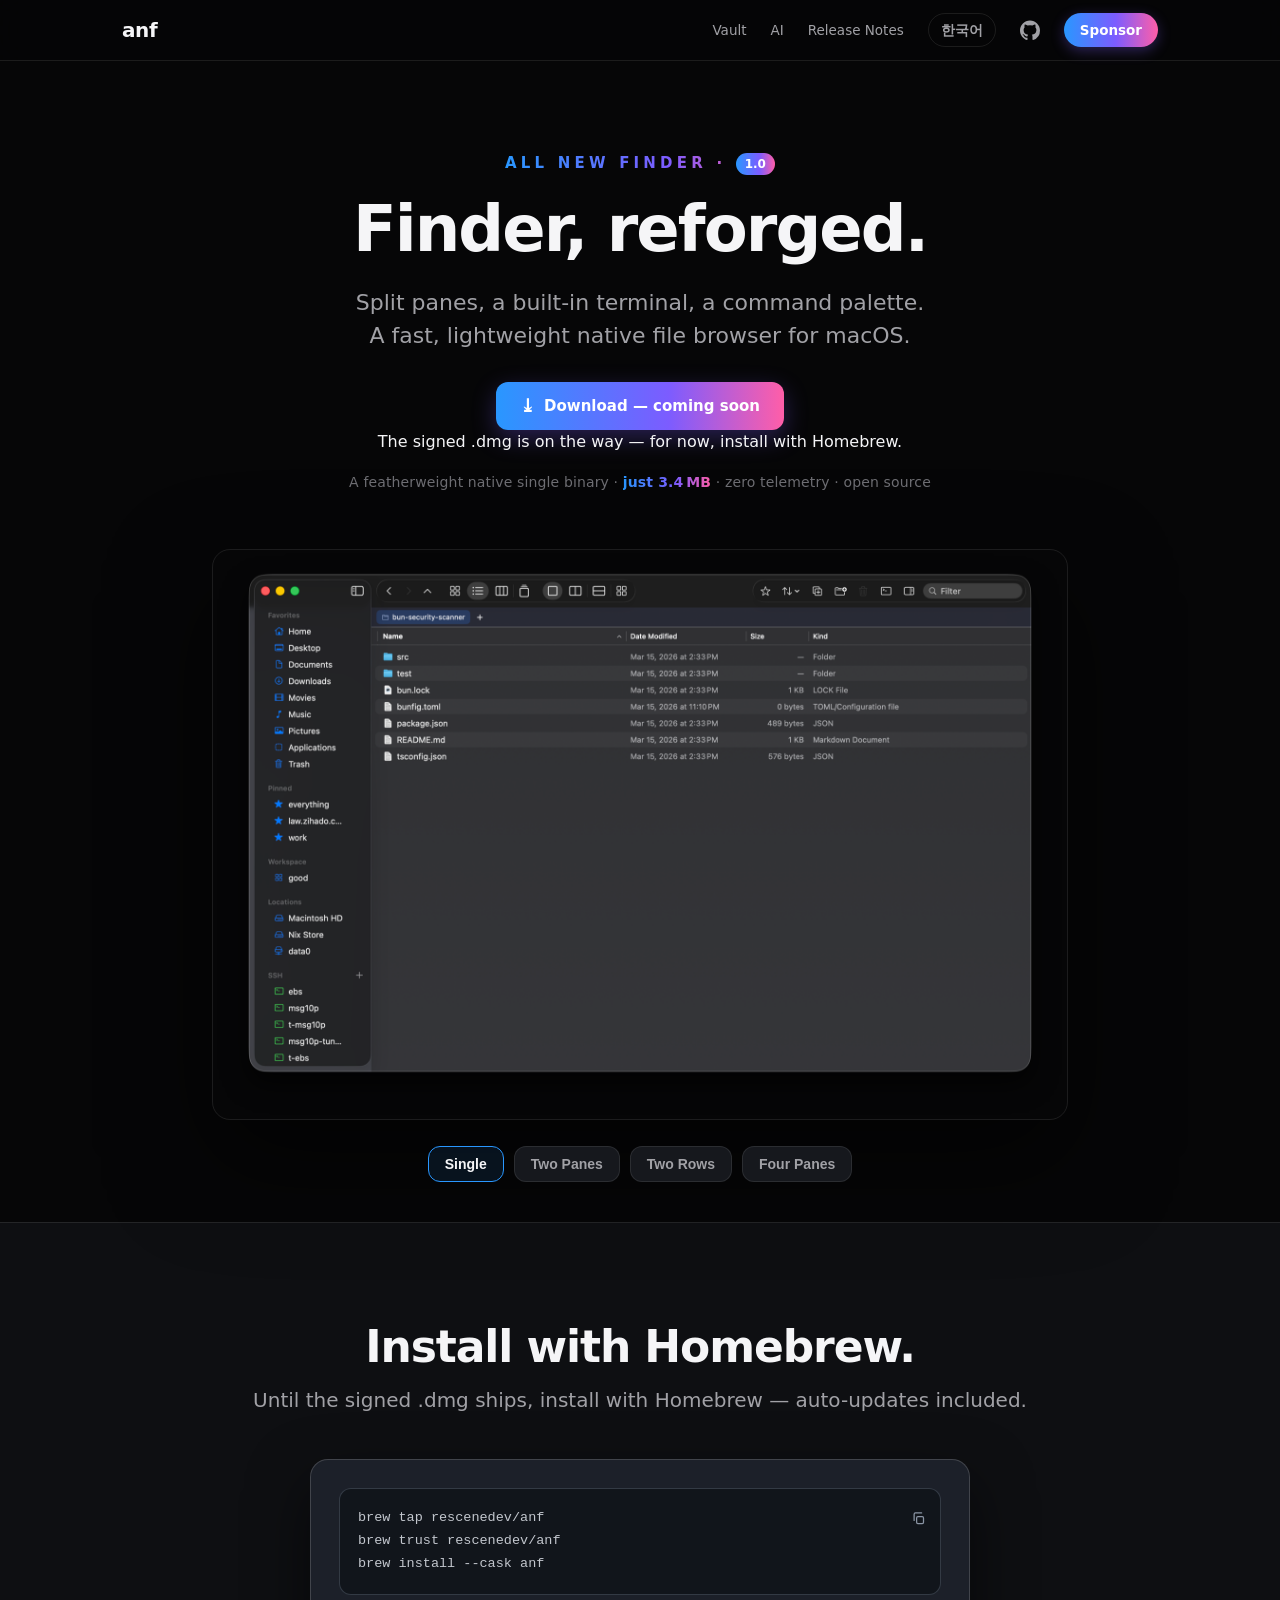
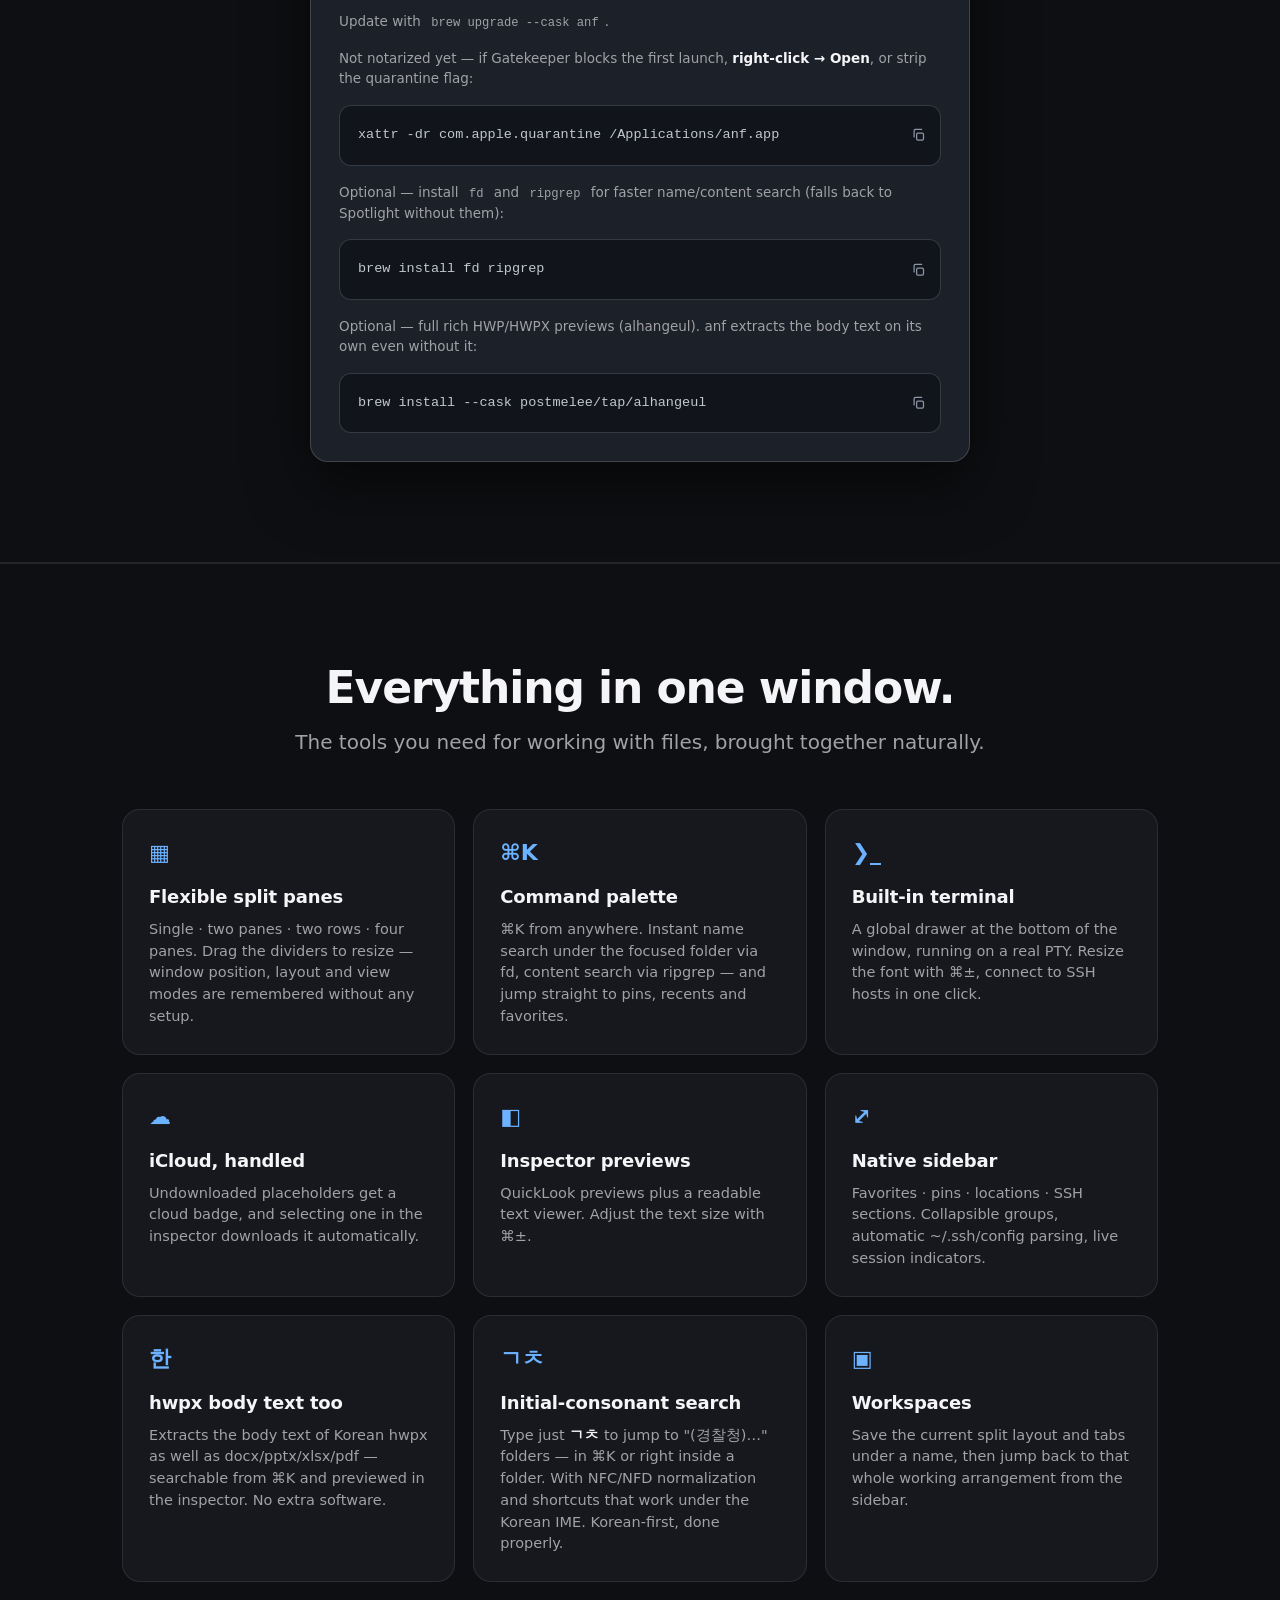
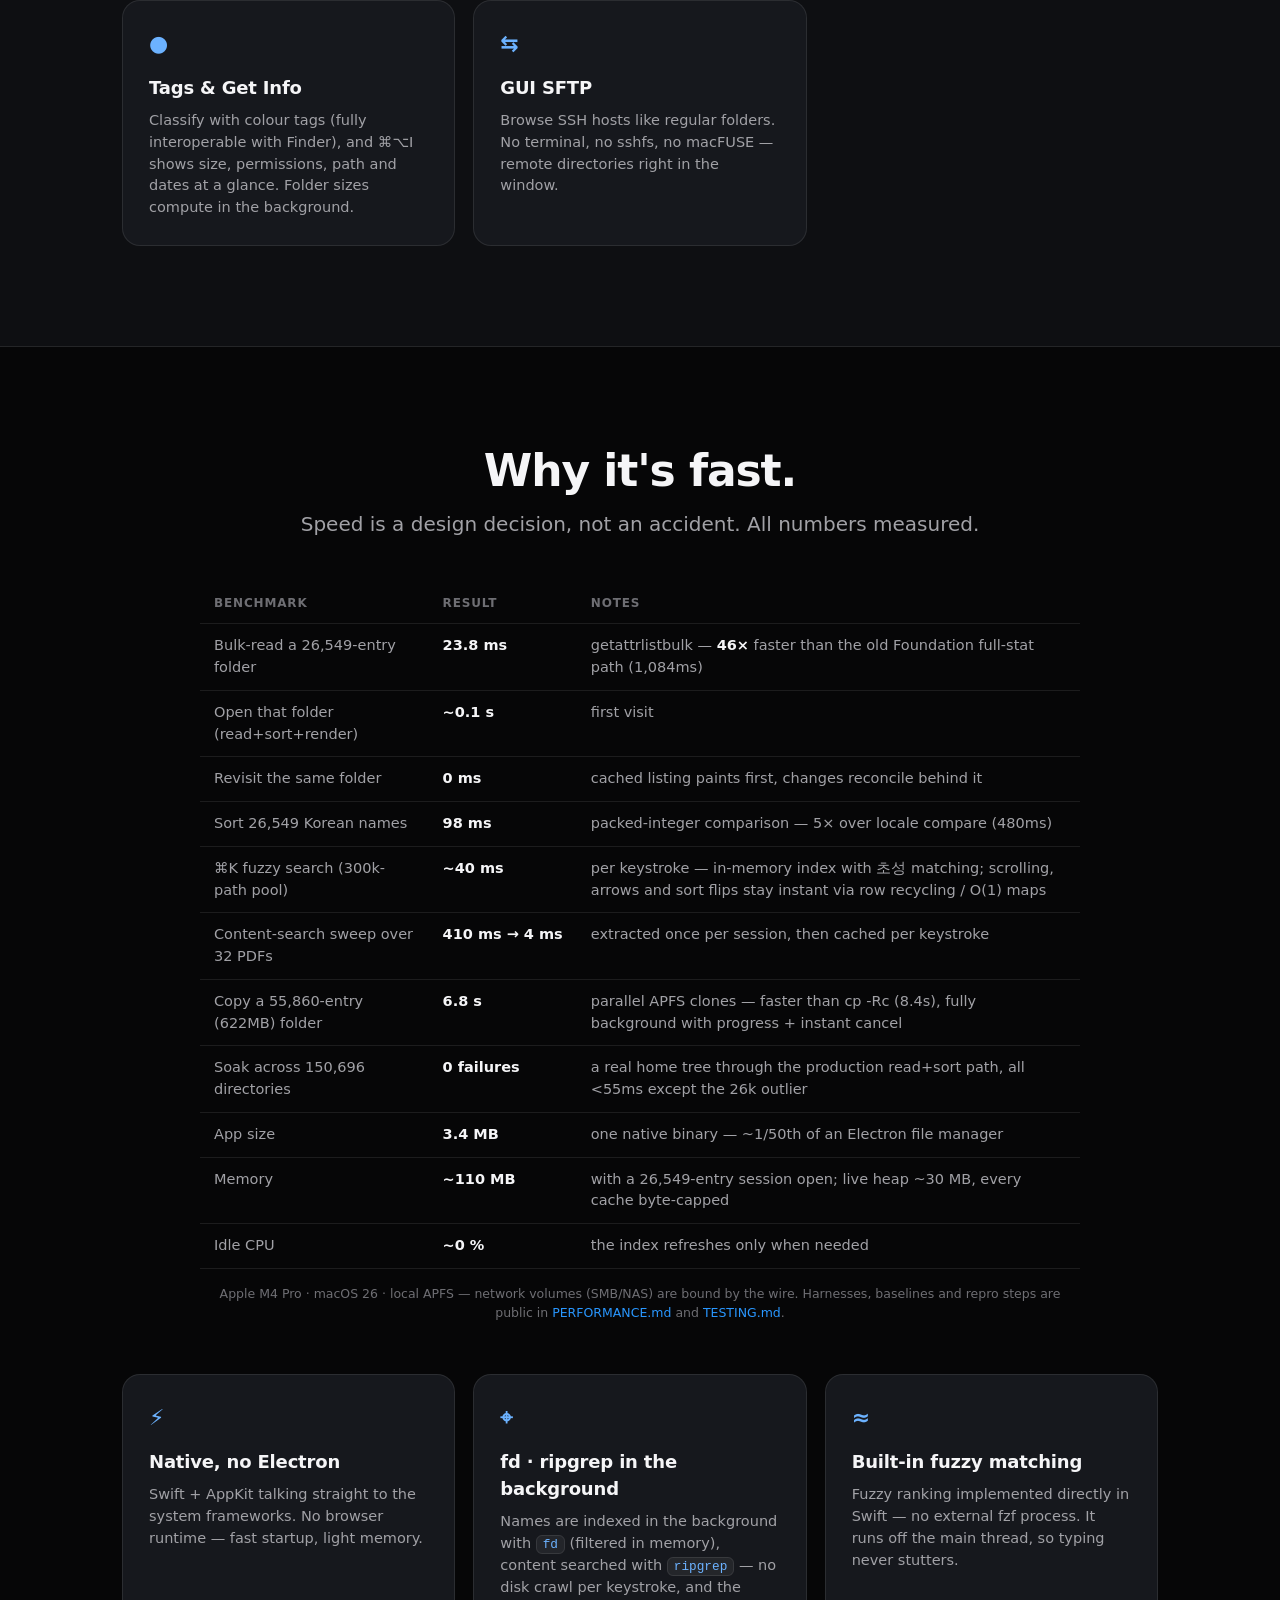
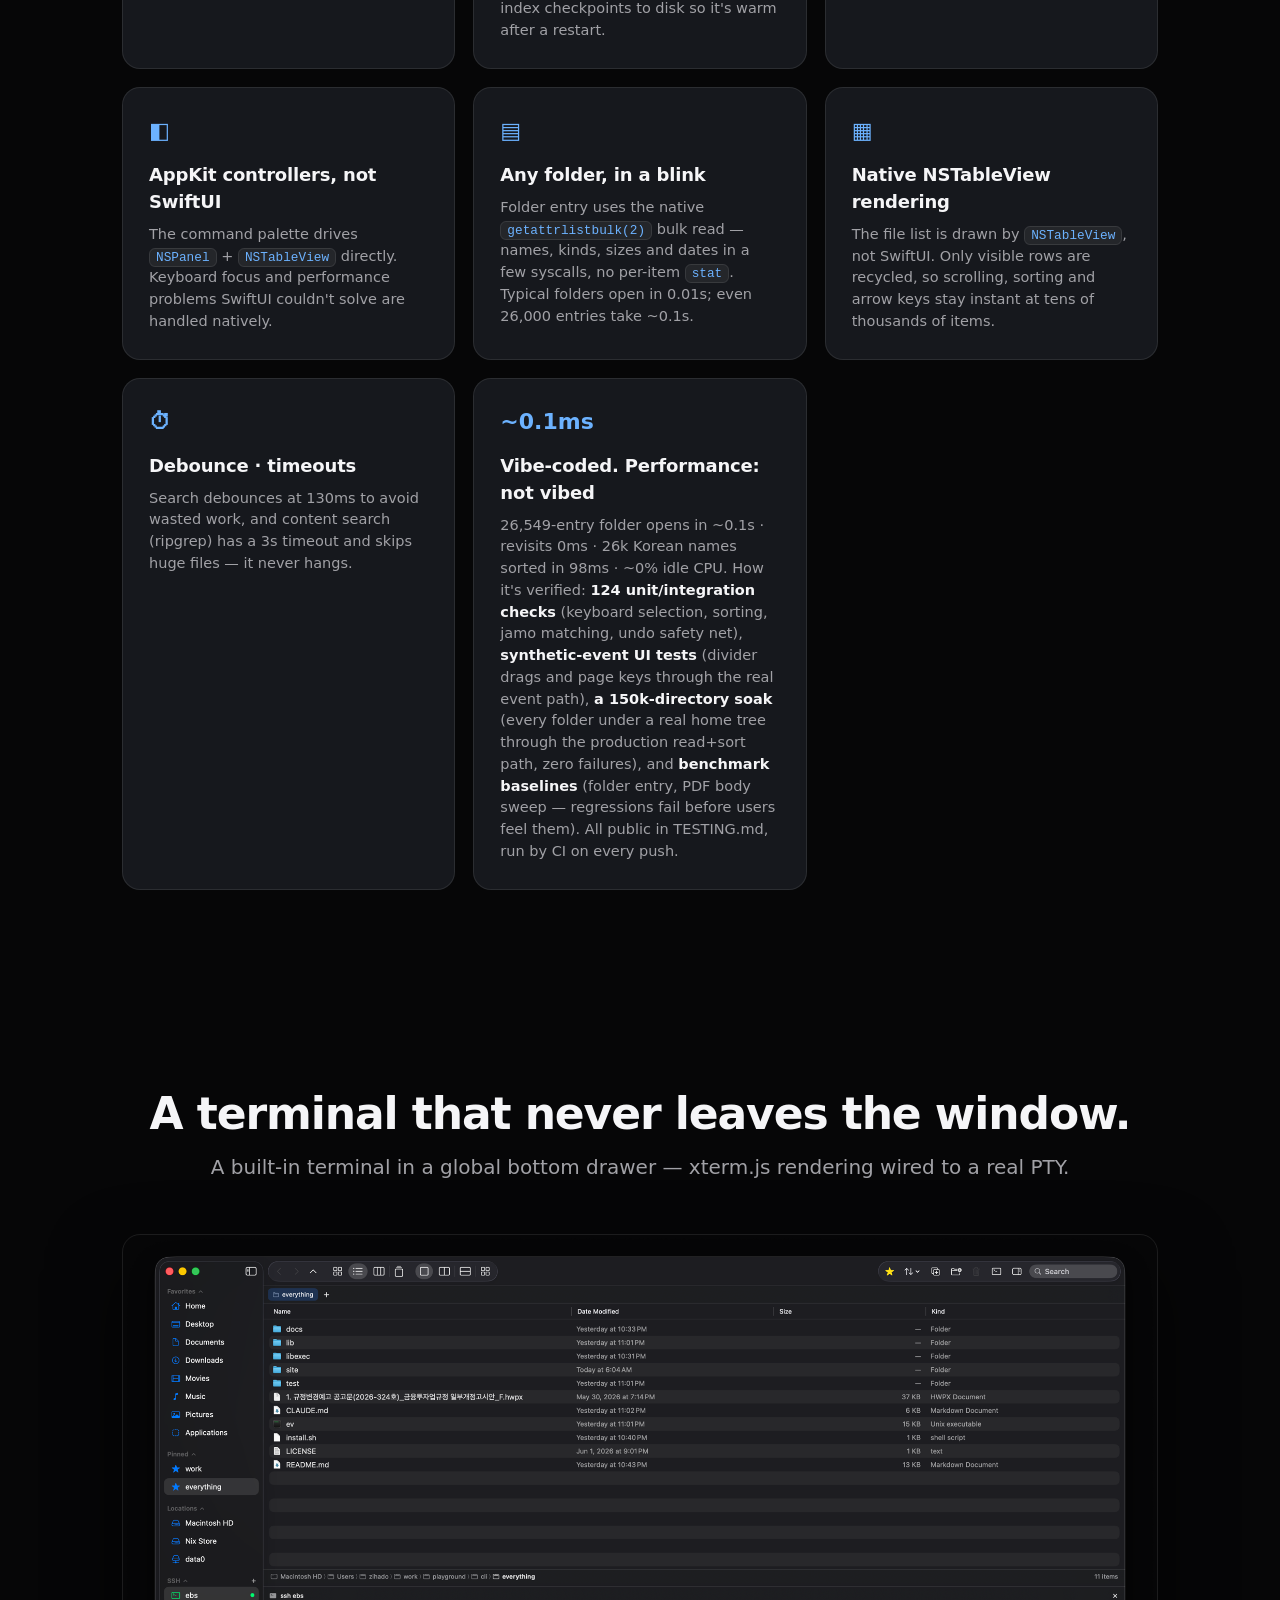
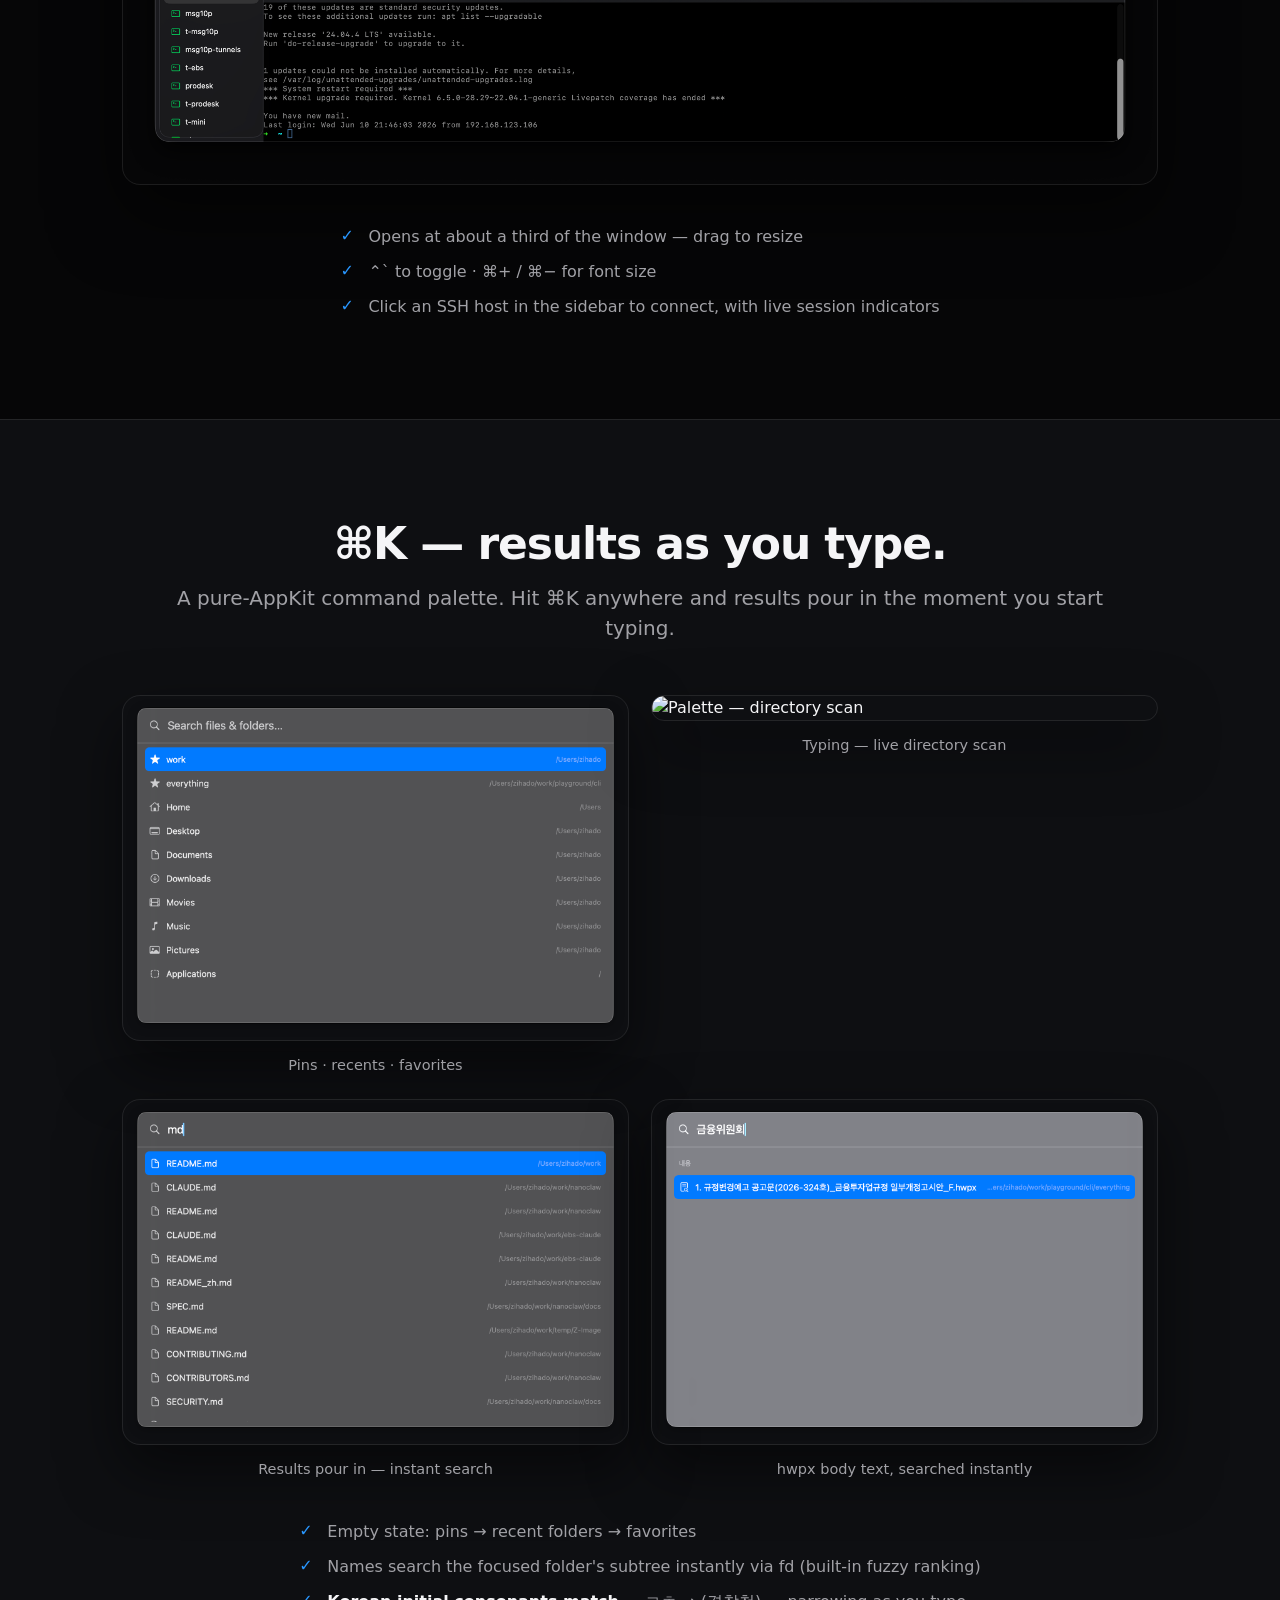
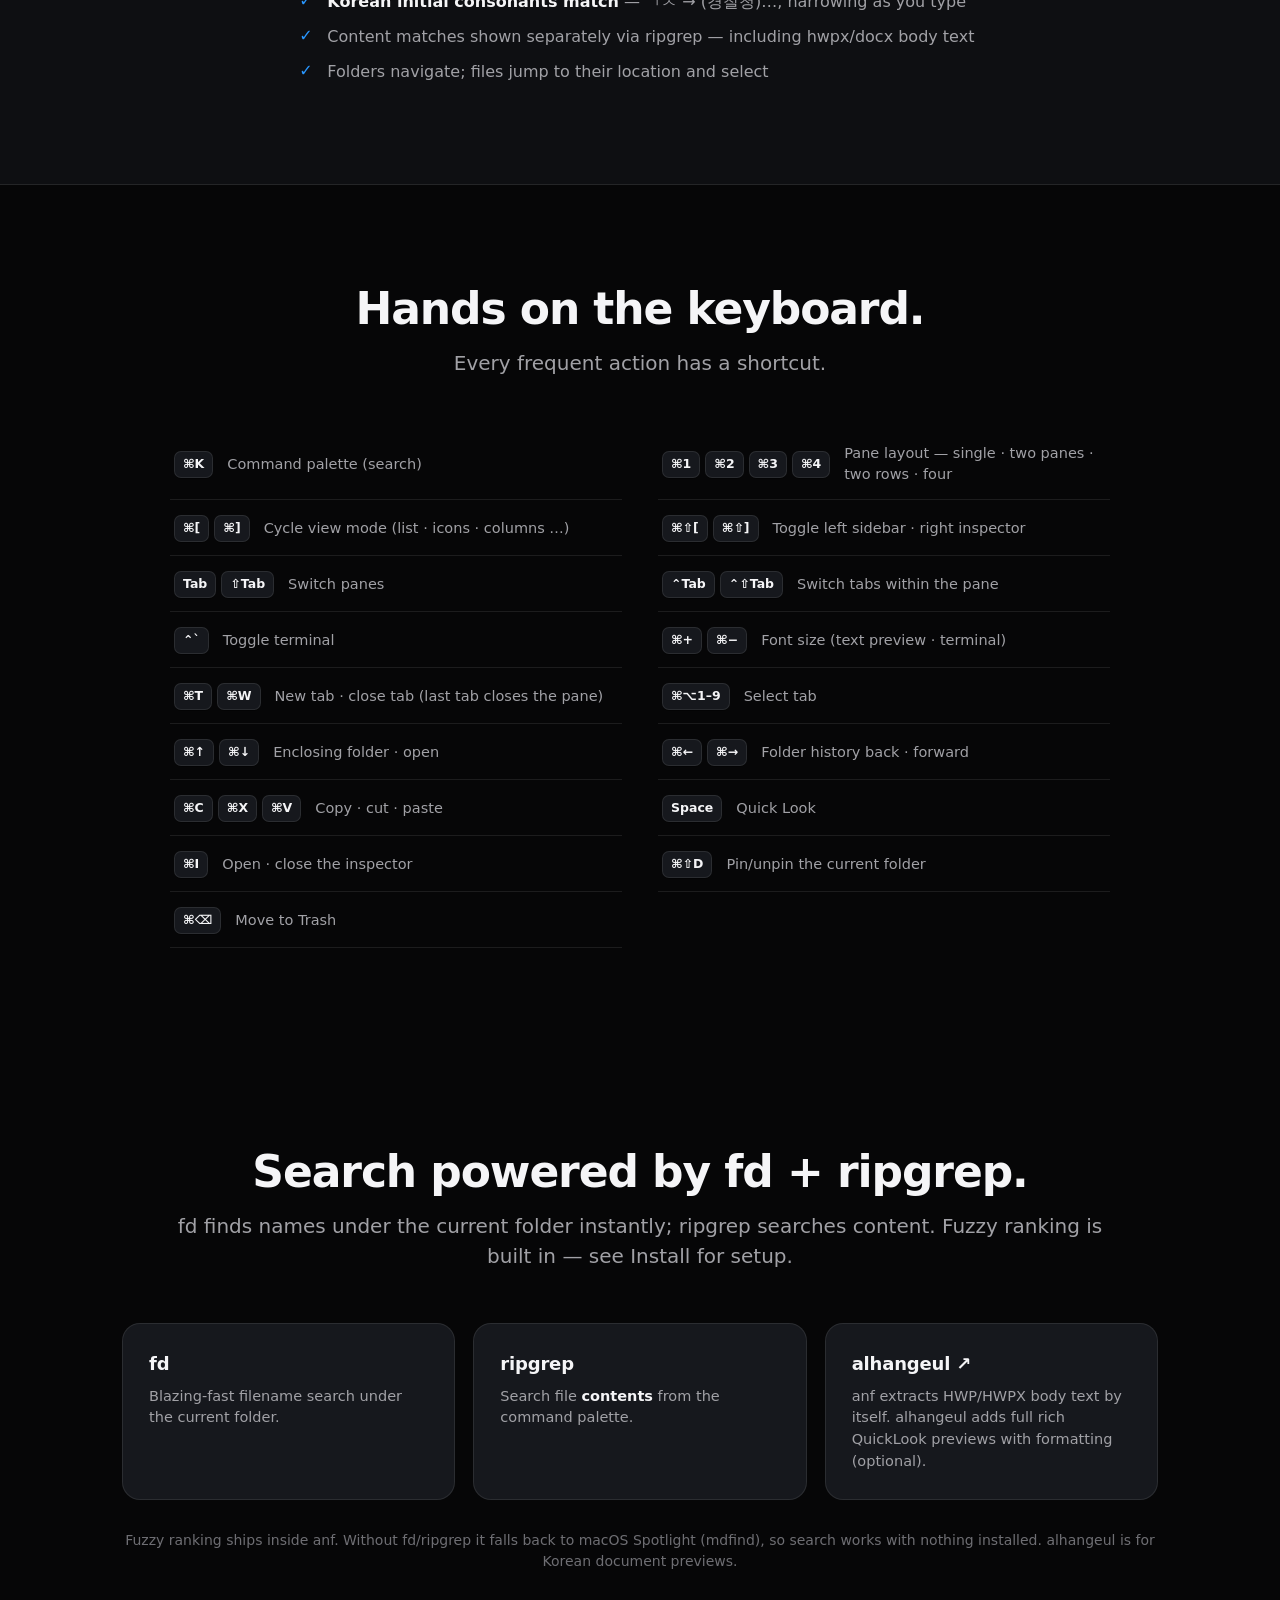
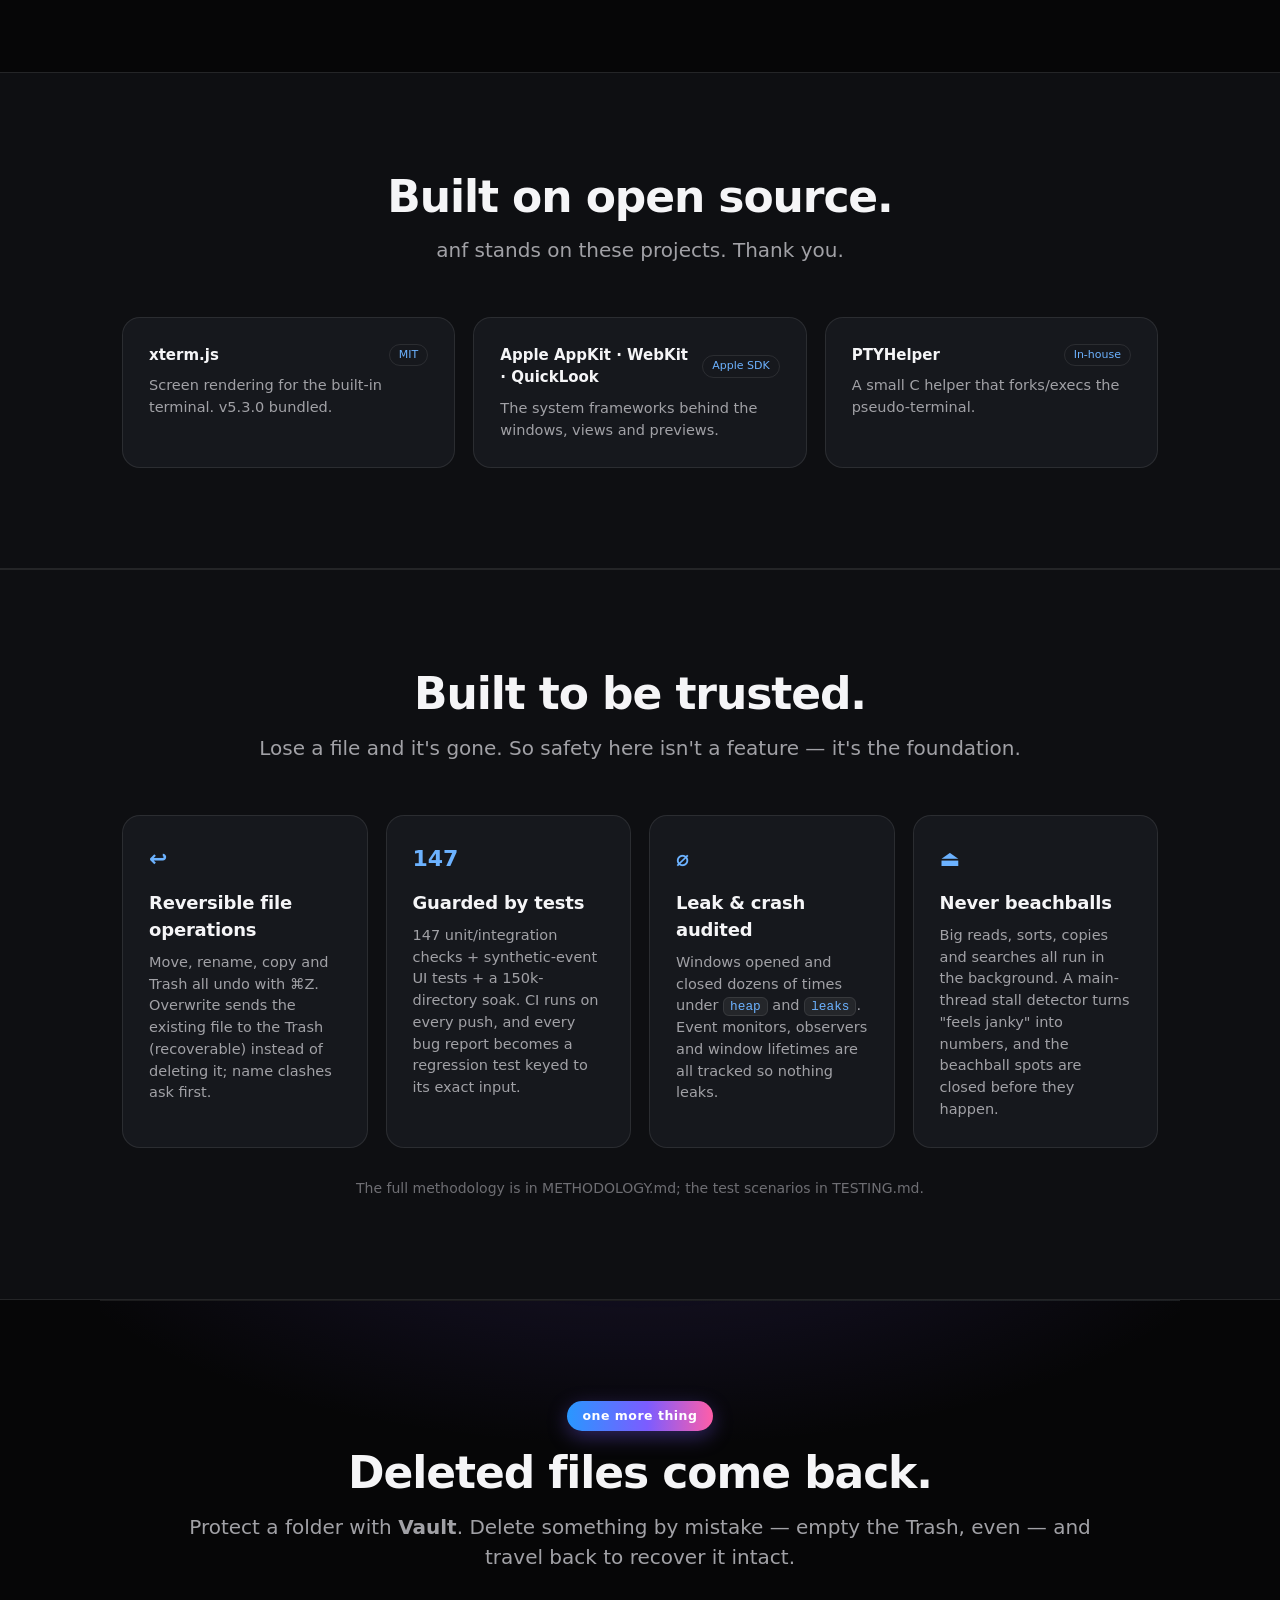
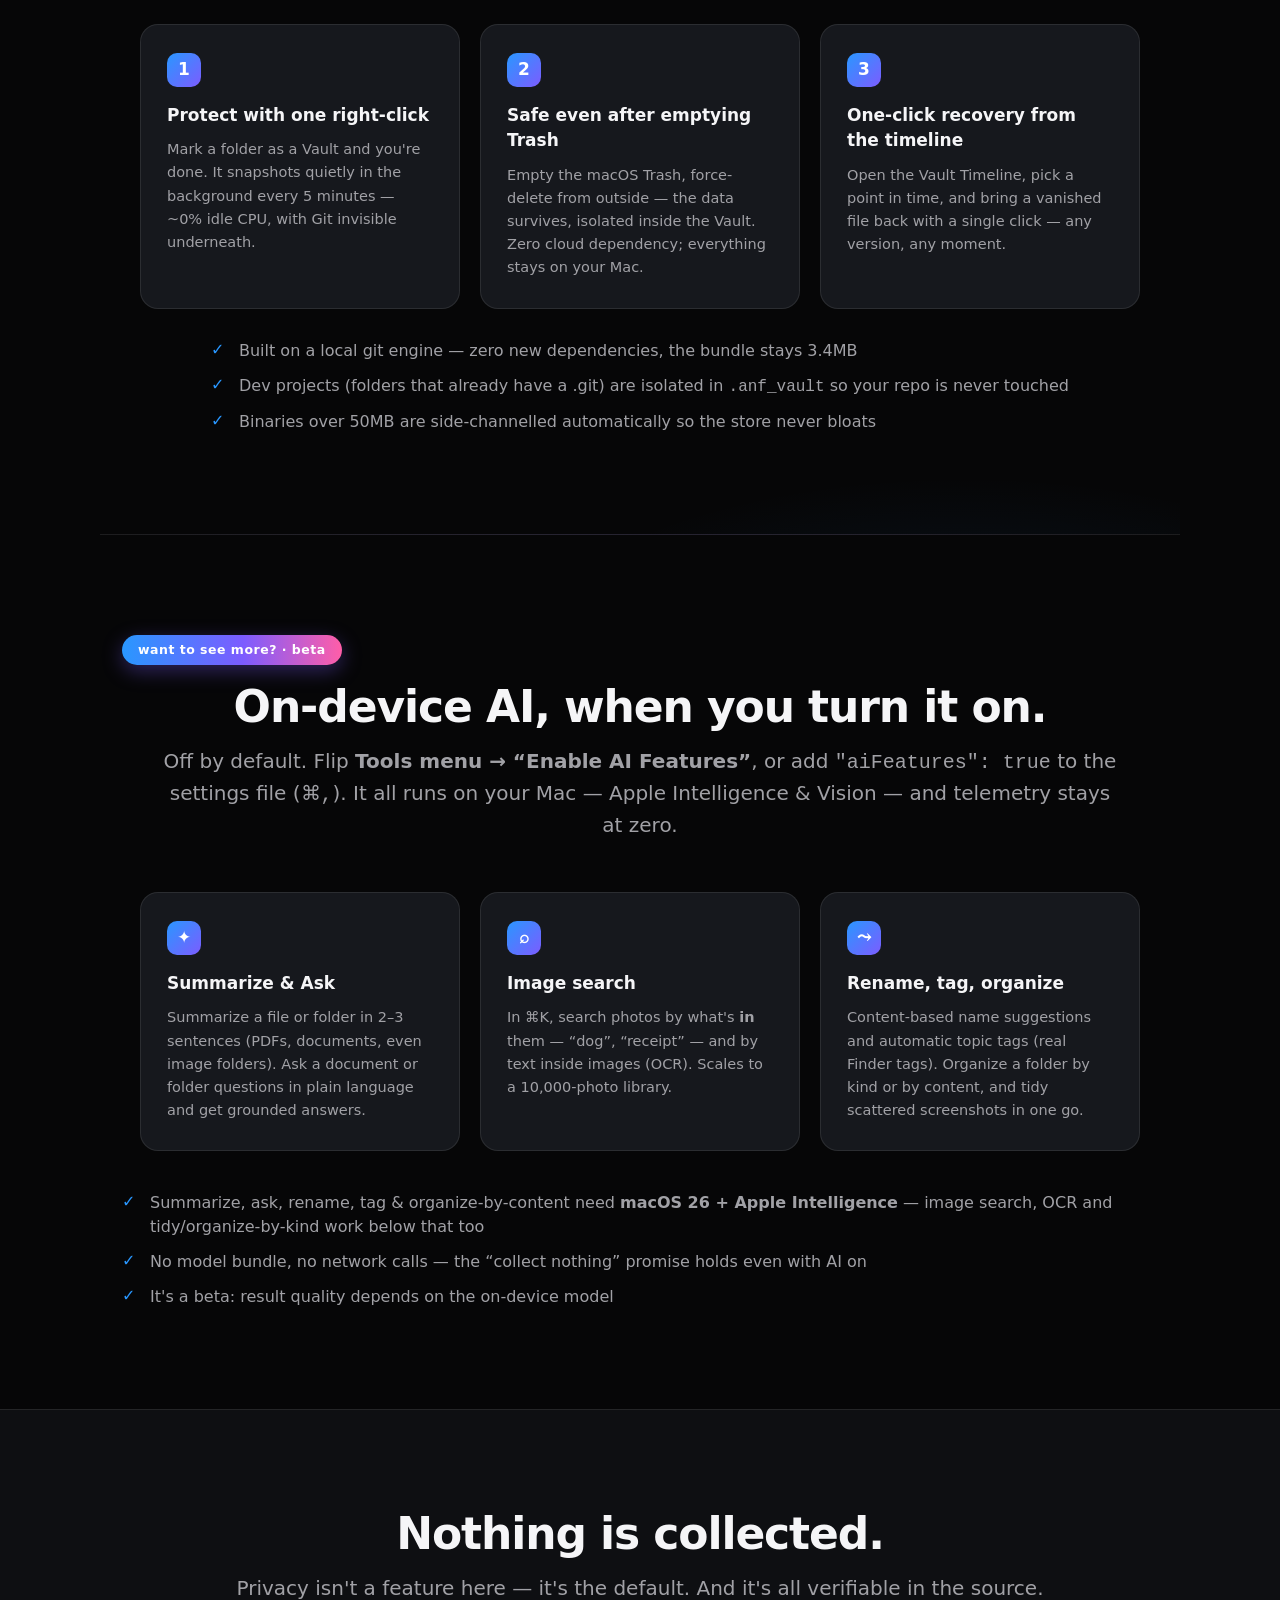
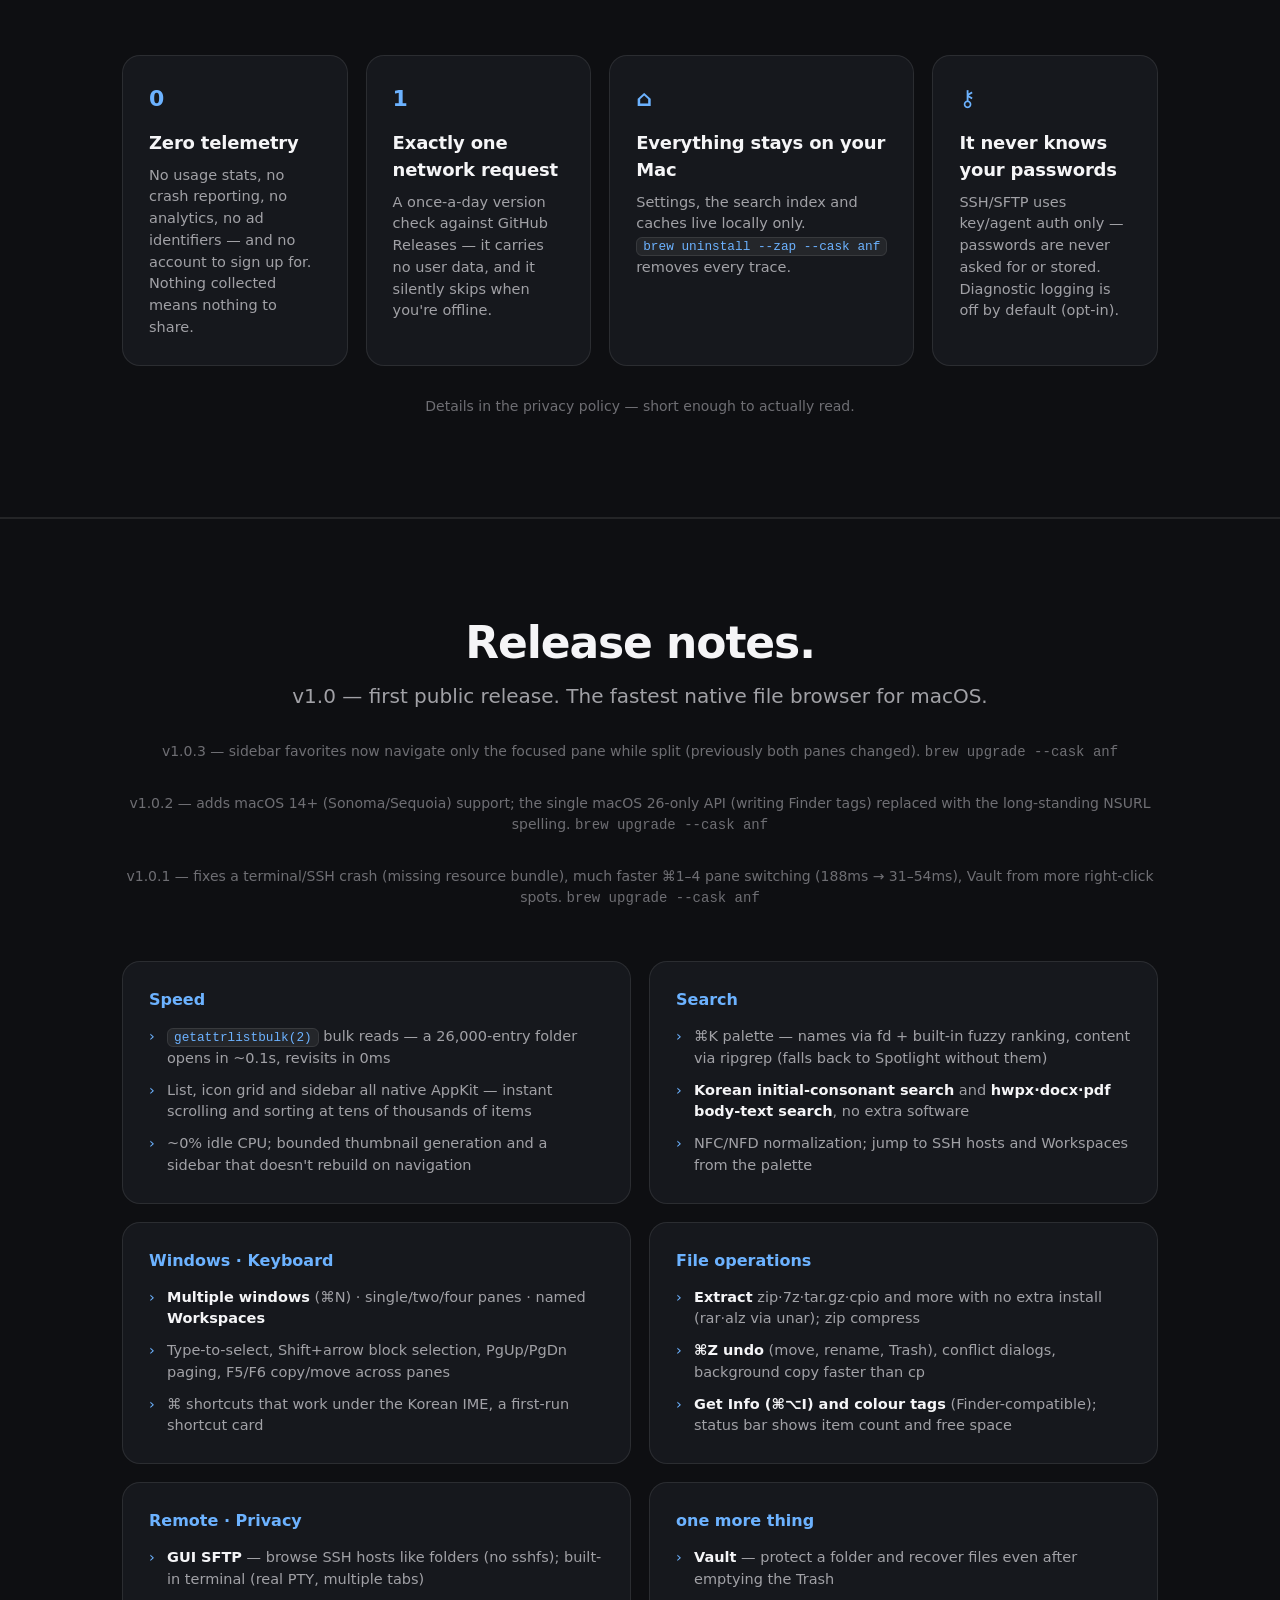
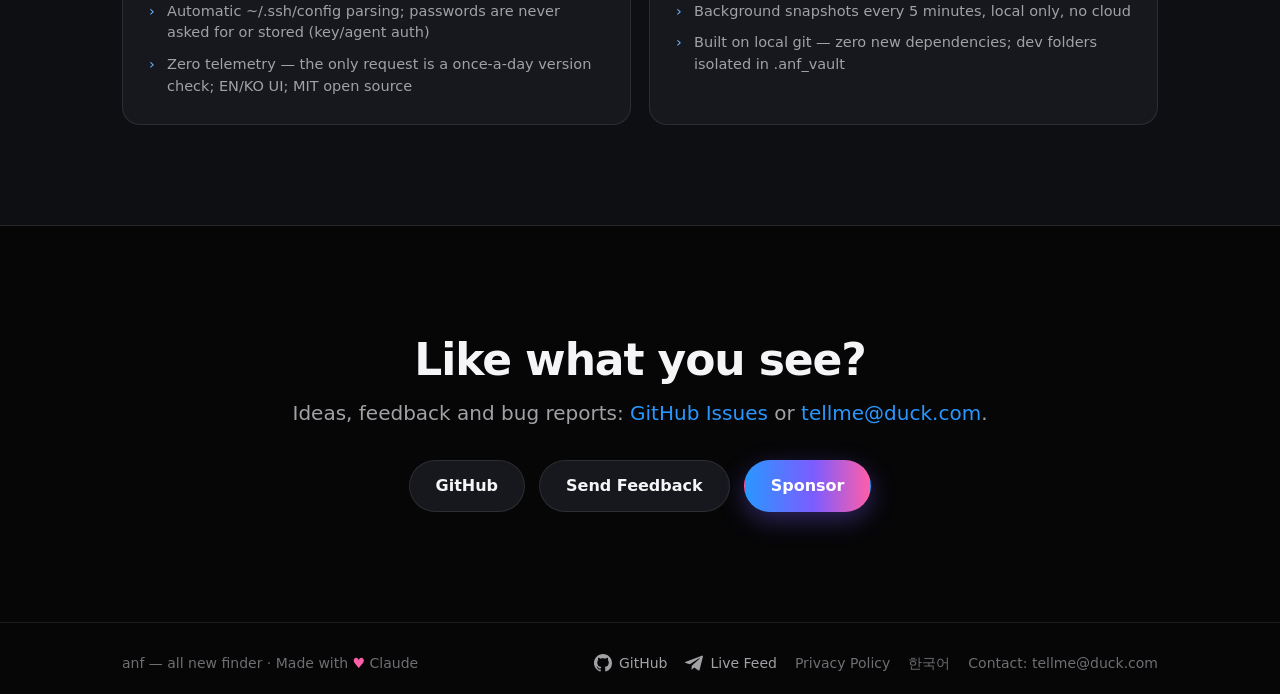
==== commit b03f6527: "docs(landing): add on-device AI section (beta, opt-in) New 'want to see more? · beta' showcase betwe" ====
--- a/docs/en/index.html
+++ b/docs/en/index.html
@@ -31,6 +31,7 @@
     <a class="brand" href="#top">anf</a>
     <nav class="nav-links">
       <a href="#vault">Vault</a>
+      <a href="#ai">AI</a>
       <a href="#release">Release Notes</a>
       <a class="nav-lang" href="../">한국어</a>
       <a class="nav-gh" href="https://github.com/rescenedev/anf" target="_blank" rel="noopener" aria-label="GitHub"><svg viewBox="0 0 24 24" width="20" height="20" fill="currentColor"><path d="M12 .5C5.37.5 0 5.87 0 12.5c0 5.3 3.44 9.8 8.21 11.39.6.11.82-.26.82-.58 0-.29-.01-1.05-.02-2.06-3.34.73-4.04-1.61-4.04-1.61-.55-1.39-1.34-1.76-1.34-1.76-1.09-.75.08-.73.08-.73 1.2.08 1.84 1.24 1.84 1.24 1.07 1.83 2.81 1.3 3.5.99.11-.78.42-1.3.76-1.6-2.67-.3-5.47-1.34-5.47-5.95 0-1.32.47-2.39 1.24-3.23-.13-.3-.54-1.53.12-3.18 0 0 1.01-.32 3.3 1.23a11.5 11.5 0 0 1 6.01 0c2.29-1.55 3.3-1.23 3.3-1.23.66 1.65.25 2.88.12 3.18.77.84 1.24 1.91 1.24 3.23 0 4.62-2.81 5.64-5.49 5.94.43.37.81 1.1.81 2.22 0 1.61-.01 2.9-.01 3.29 0 .32.21.7.82.58A12.01 12.01 0 0 0 24 12.5C24 5.87 18.63.5 12 .5z"/></svg></a>
@@ -398,6 +399,35 @@
     </ul>
   </section>
 
+  <!-- AI (beta, opt-in) -->
+  <section id="ai" class="showcase">
+    <div class="vault-badge">want to see more? · beta</div>
+    <h2 class="centered">On-device AI, when you turn it on.</h2>
+    <p class="sub centered">Off by default. Flip <b>Tools menu → “Enable AI Features”</b>, or add <code>"aiFeatures": true</code> to the settings file (<code>⌘,</code>). It all runs on your Mac — Apple Intelligence &amp; Vision — and telemetry stays at zero.</p>
+    <div class="vault-grid">
+      <div class="vault-step">
+        <div class="vault-num">✦</div>
+        <h3>Summarize &amp; Ask</h3>
+        <p>Summarize a file or folder in 2–3 sentences (PDFs, documents, even image folders). Ask a document or folder questions in plain language and get grounded answers.</p>
+      </div>
+      <div class="vault-step">
+        <div class="vault-num">⌕</div>
+        <h3>Image search</h3>
+        <p>In ⌘K, search photos by what's <b>in</b> them — “dog”, “receipt” — and by text inside images (OCR). Scales to a 10,000-photo library.</p>
+      </div>
+      <div class="vault-step">
+        <div class="vault-num">⤳</div>
+        <h3>Rename, tag, organize</h3>
+        <p>Content-based name suggestions and automatic topic tags (real Finder tags). Organize a folder by kind or by content, and tidy scattered screenshots in one go.</p>
+      </div>
+    </div>
+    <ul class="ticks centered-list">
+      <li>Summarize, ask, rename, tag &amp; organize-by-content need <b>macOS 26 + Apple Intelligence</b> — image search, OCR and tidy/organize-by-kind work below that too</li>
+      <li>No model bundle, no network calls — the “collect nothing” promise holds even with AI on</li>
+      <li>It's a beta: result quality depends on the on-device model</li>
+    </ul>
+  </section>
+
   <!-- Privacy -->
   <section id="privacy" class="band">
     <div class="band-inner">
@@ -425,7 +455,7 @@
           <p>SSH/SFTP uses key/agent auth only — passwords are never asked for or stored. Diagnostic logging is off by default (opt-in).</p>
         </div>
       </div>
-      <p class="note centered">Details in the <a href="../privacy.html">privacy policy</a> — short enough to actually read.</p>
+      <p class="note centered">Details in the <a href="privacy.html">privacy policy</a> — short enough to actually read.</p>
     </div>
   </section>
 
@@ -519,7 +549,7 @@
         </svg>
         <span>Live Feed</span>
       </a>
-      <a href="../privacy.html">Privacy Policy</a>
+      <a href="privacy.html">Privacy Policy</a>
       <a href="../">한국어</a>
       <a href="mailto:tellme@duck.com?subject=anf%20inquiry">Contact: tellme@duck.com</a>
     </div>
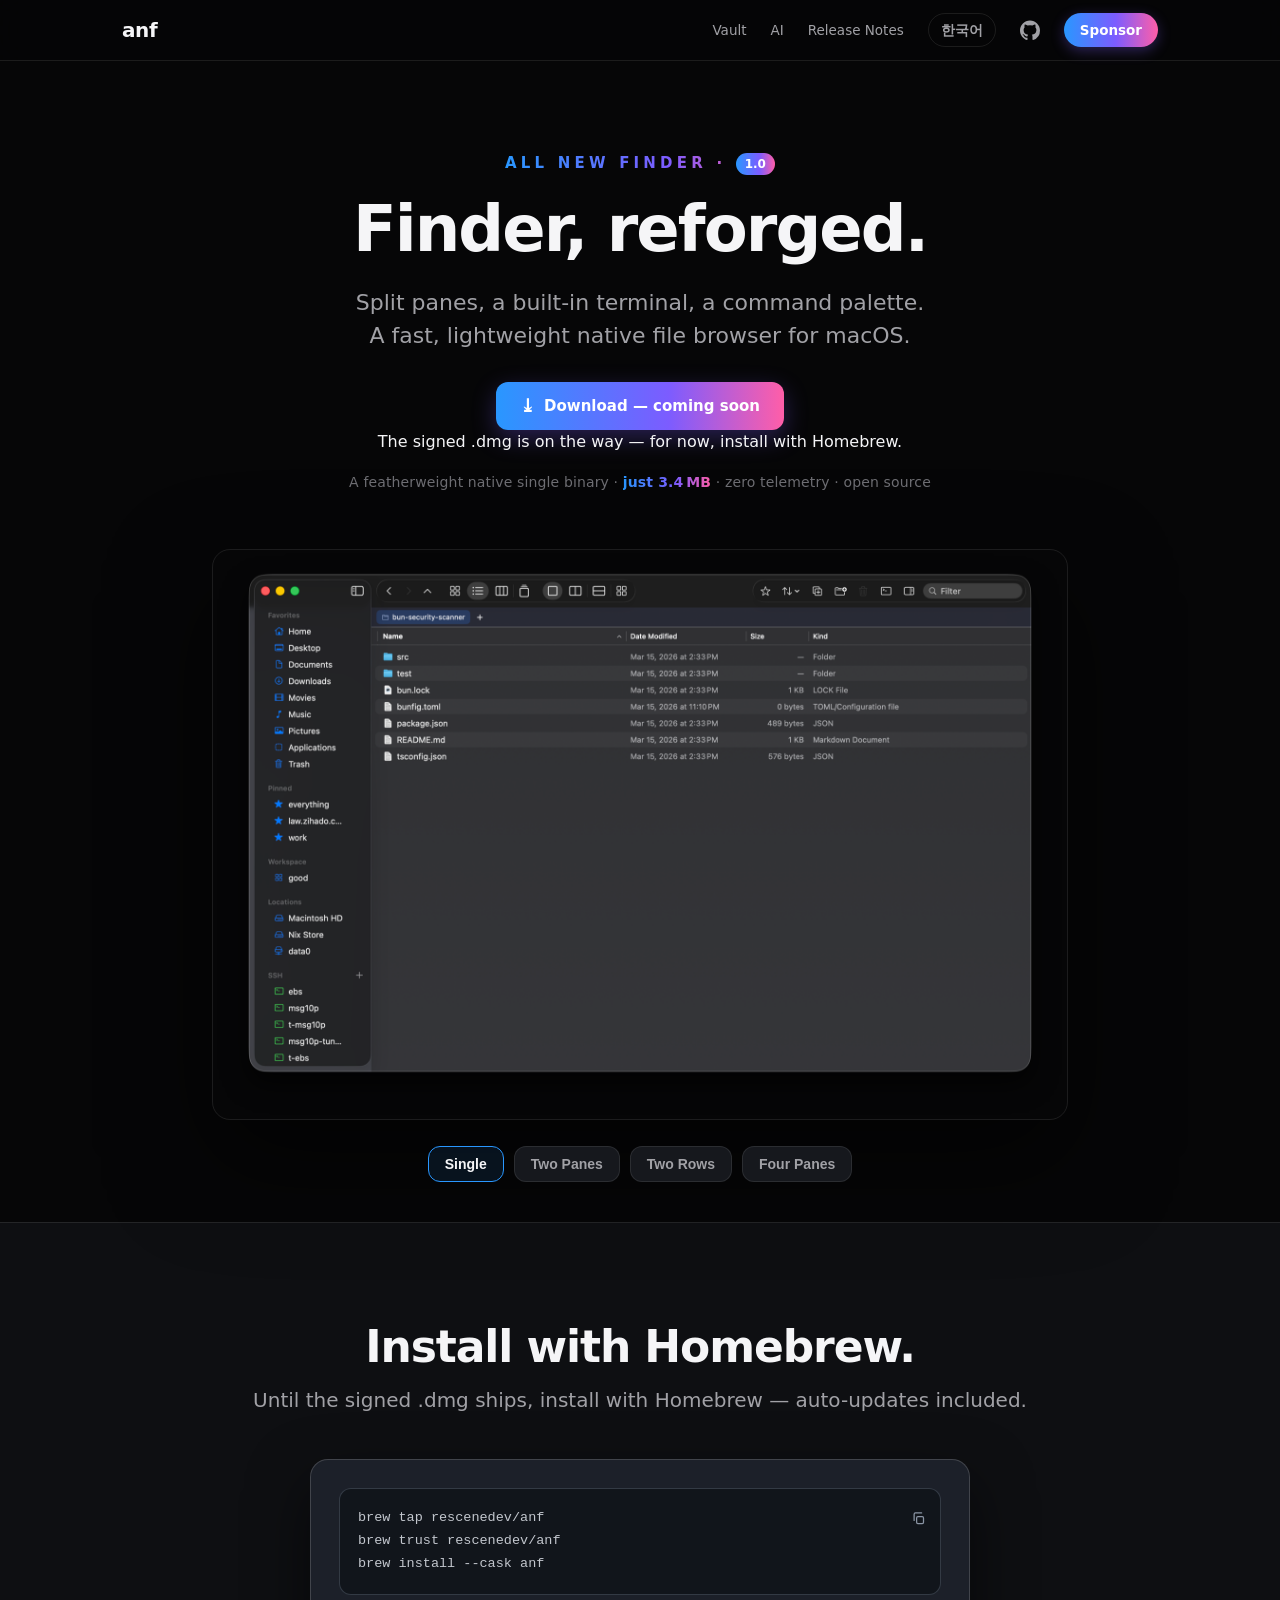
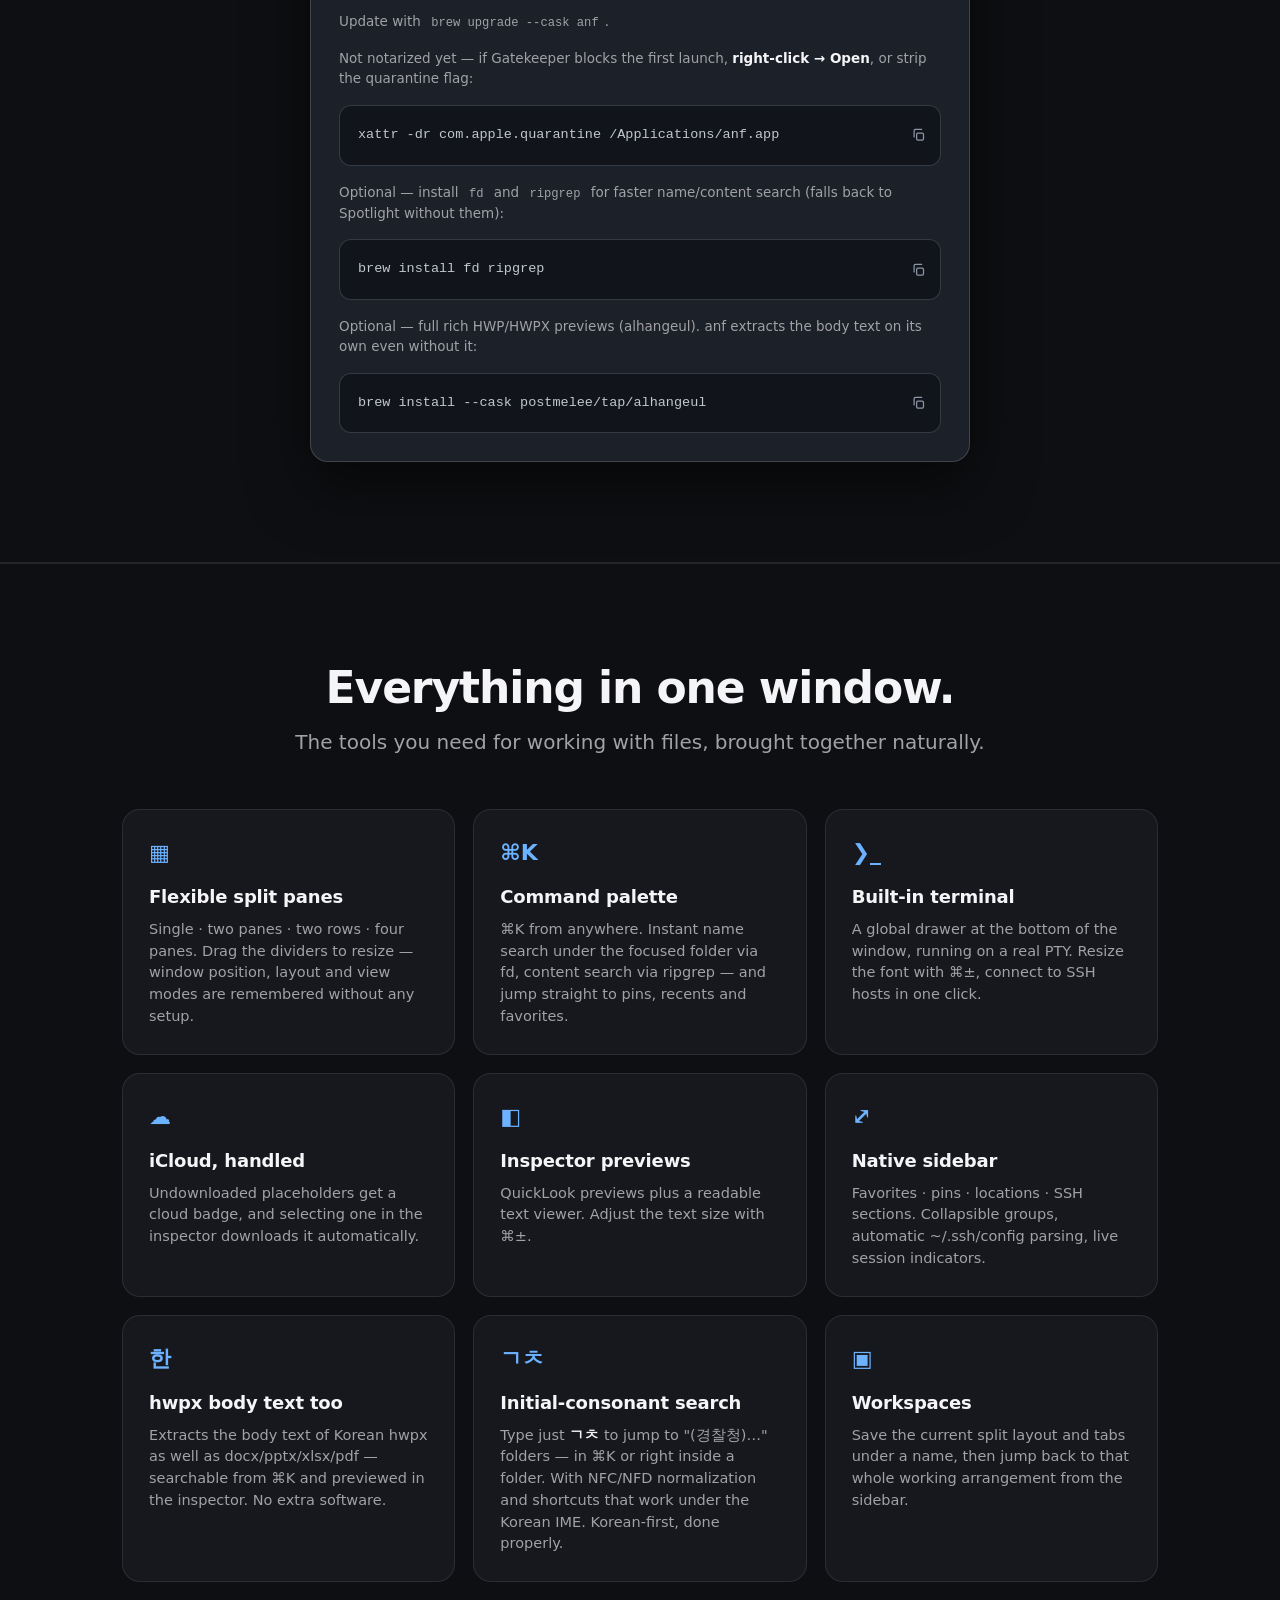
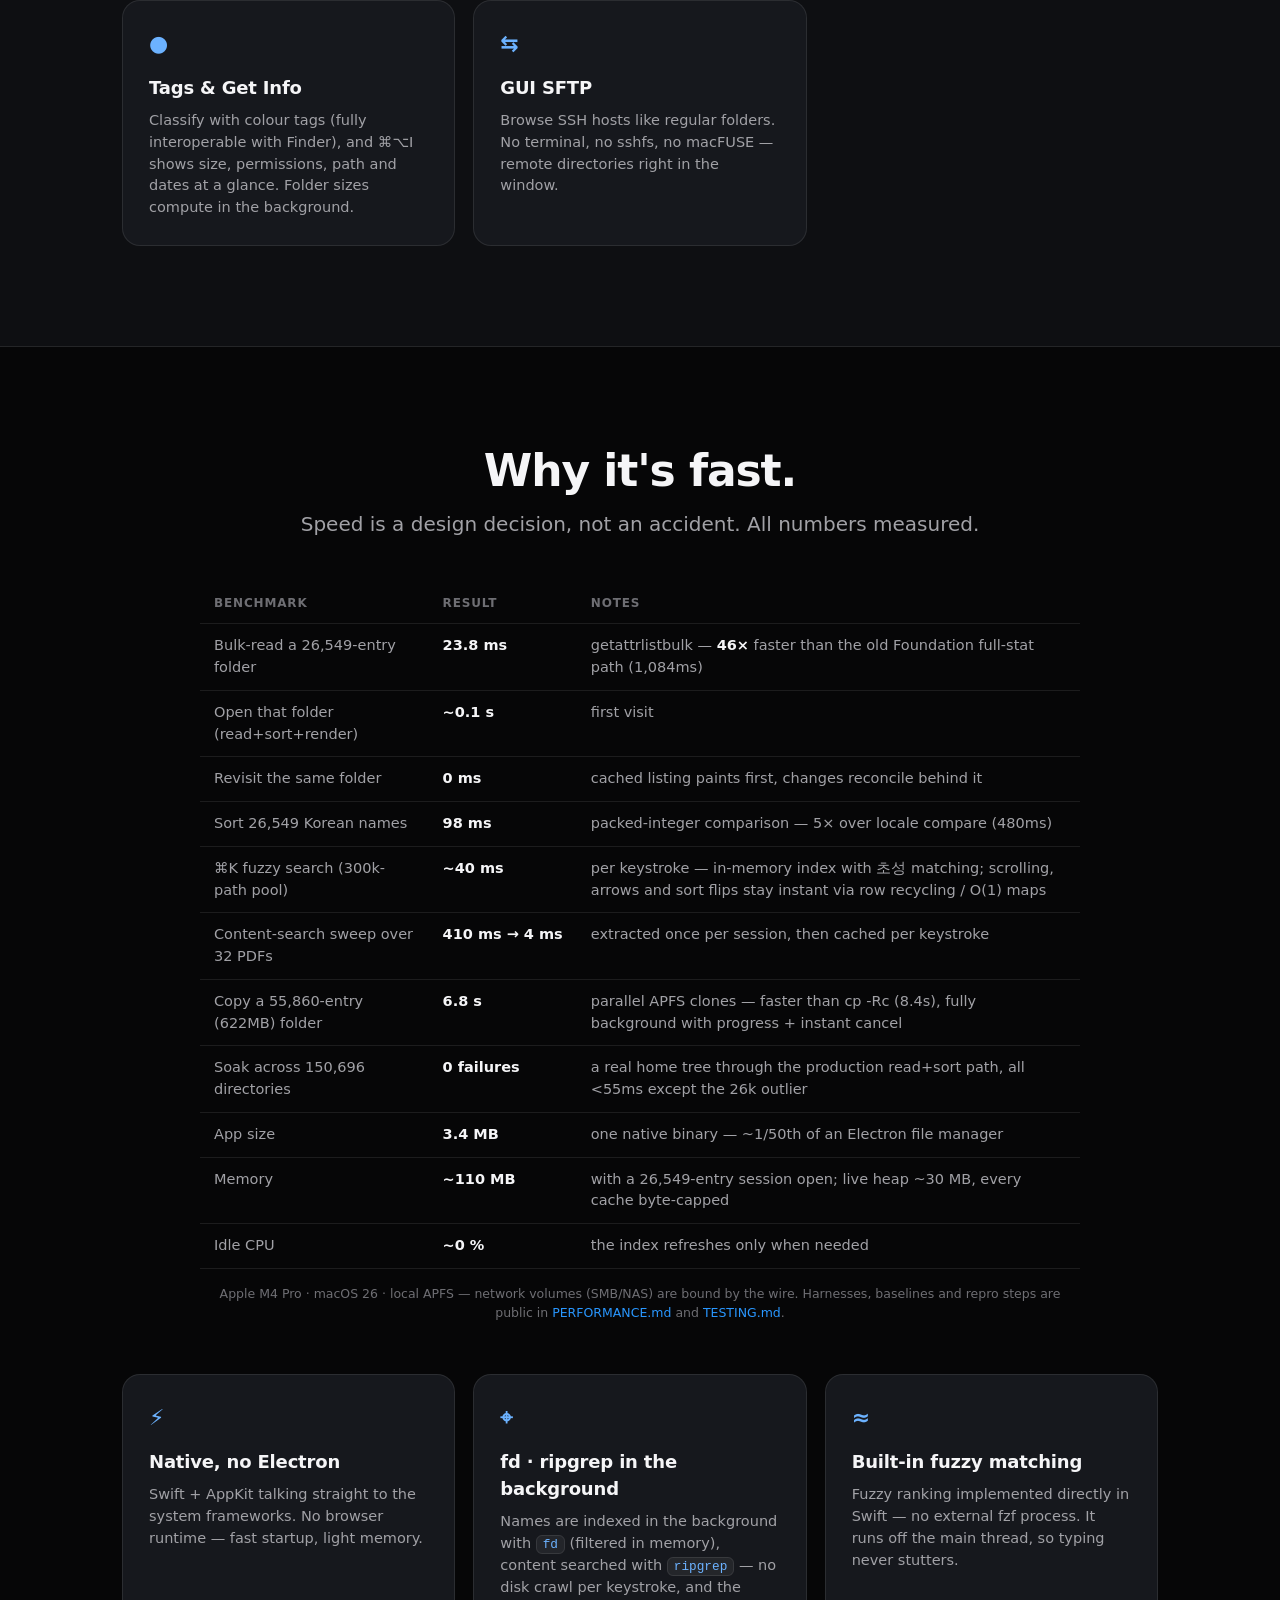
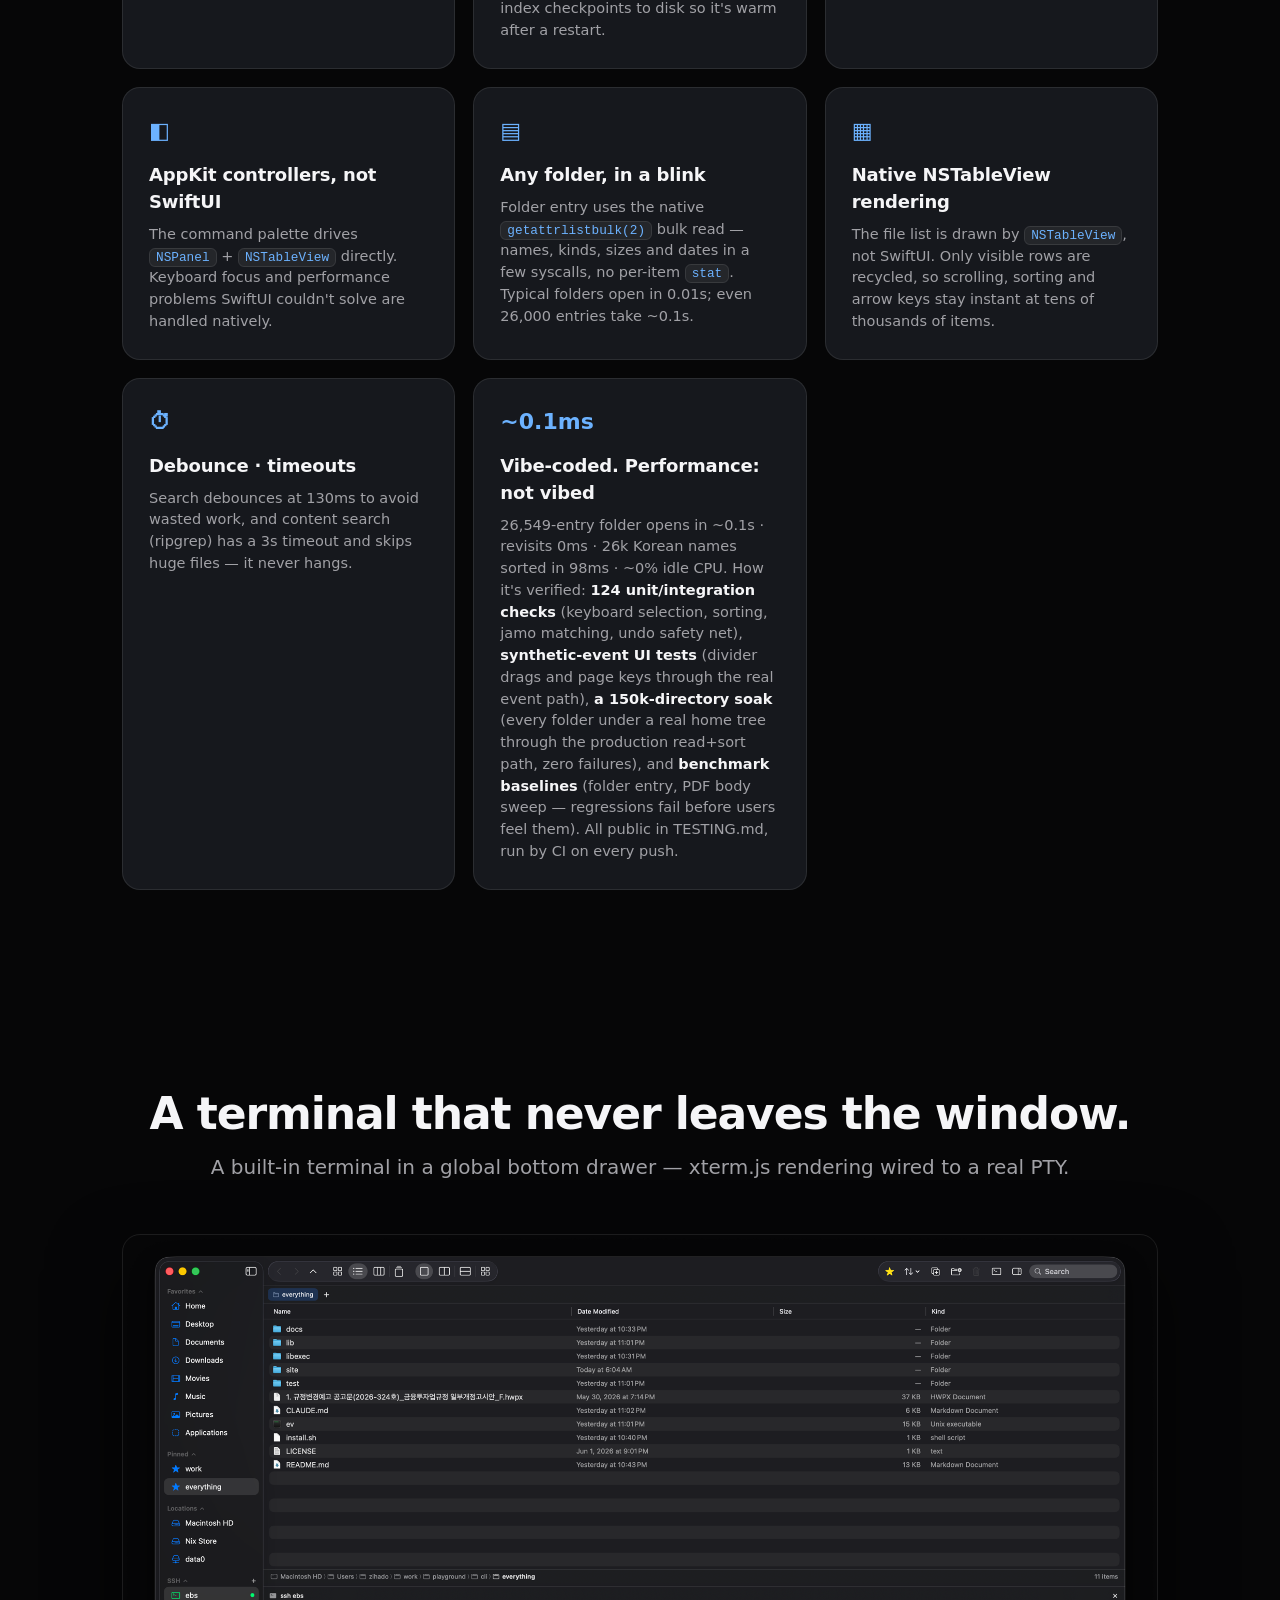
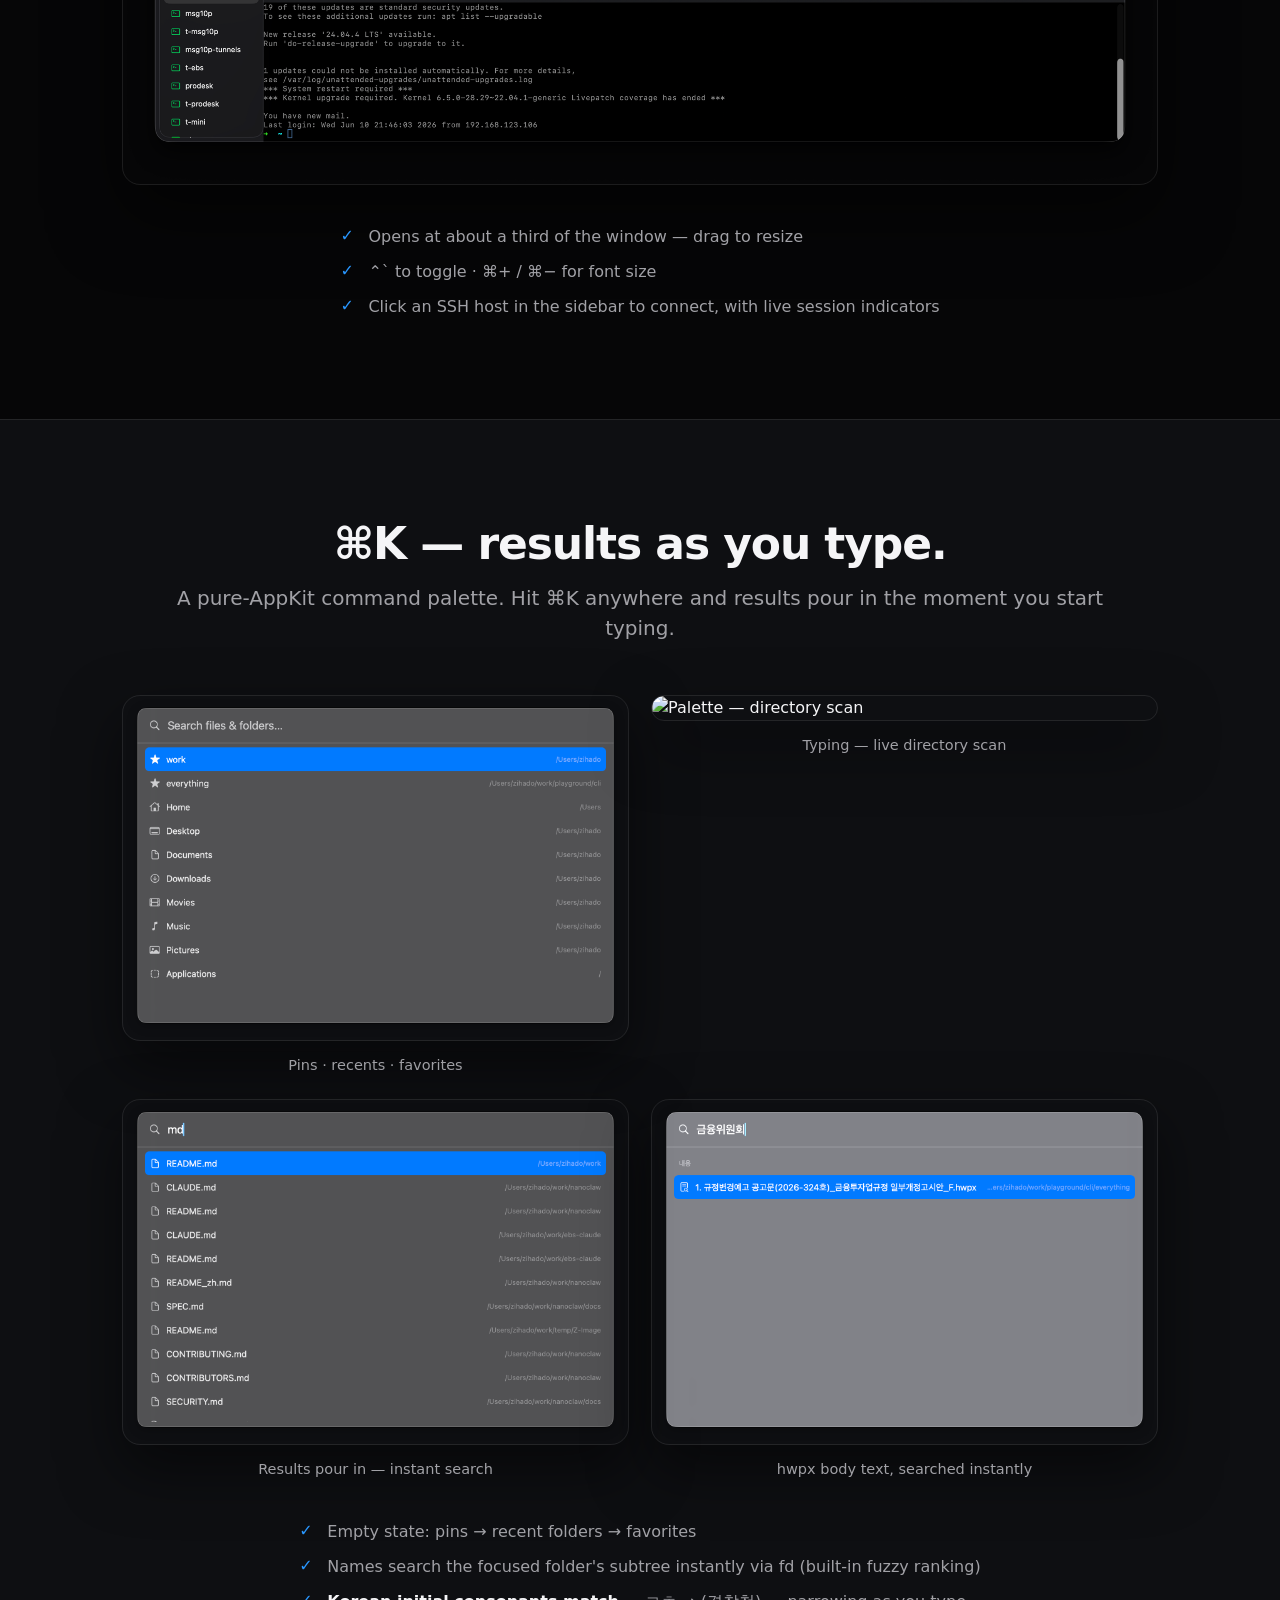
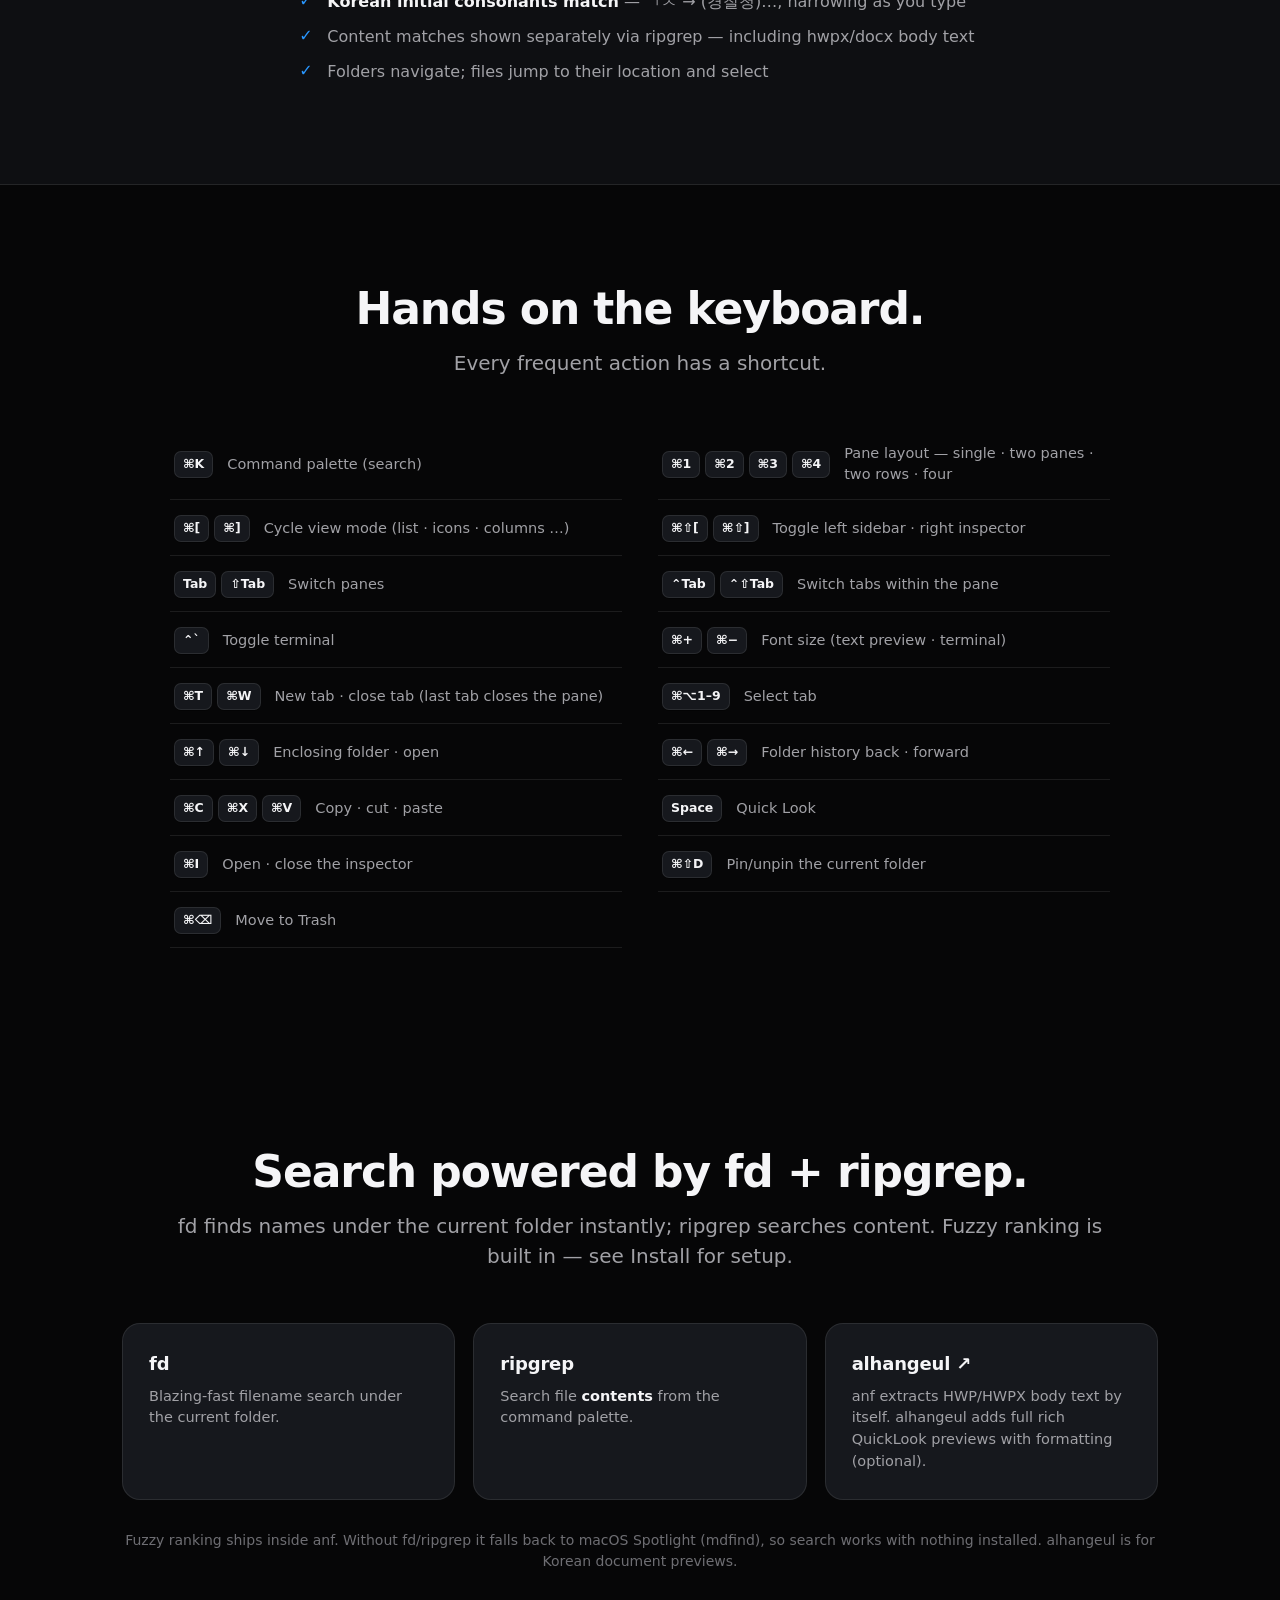
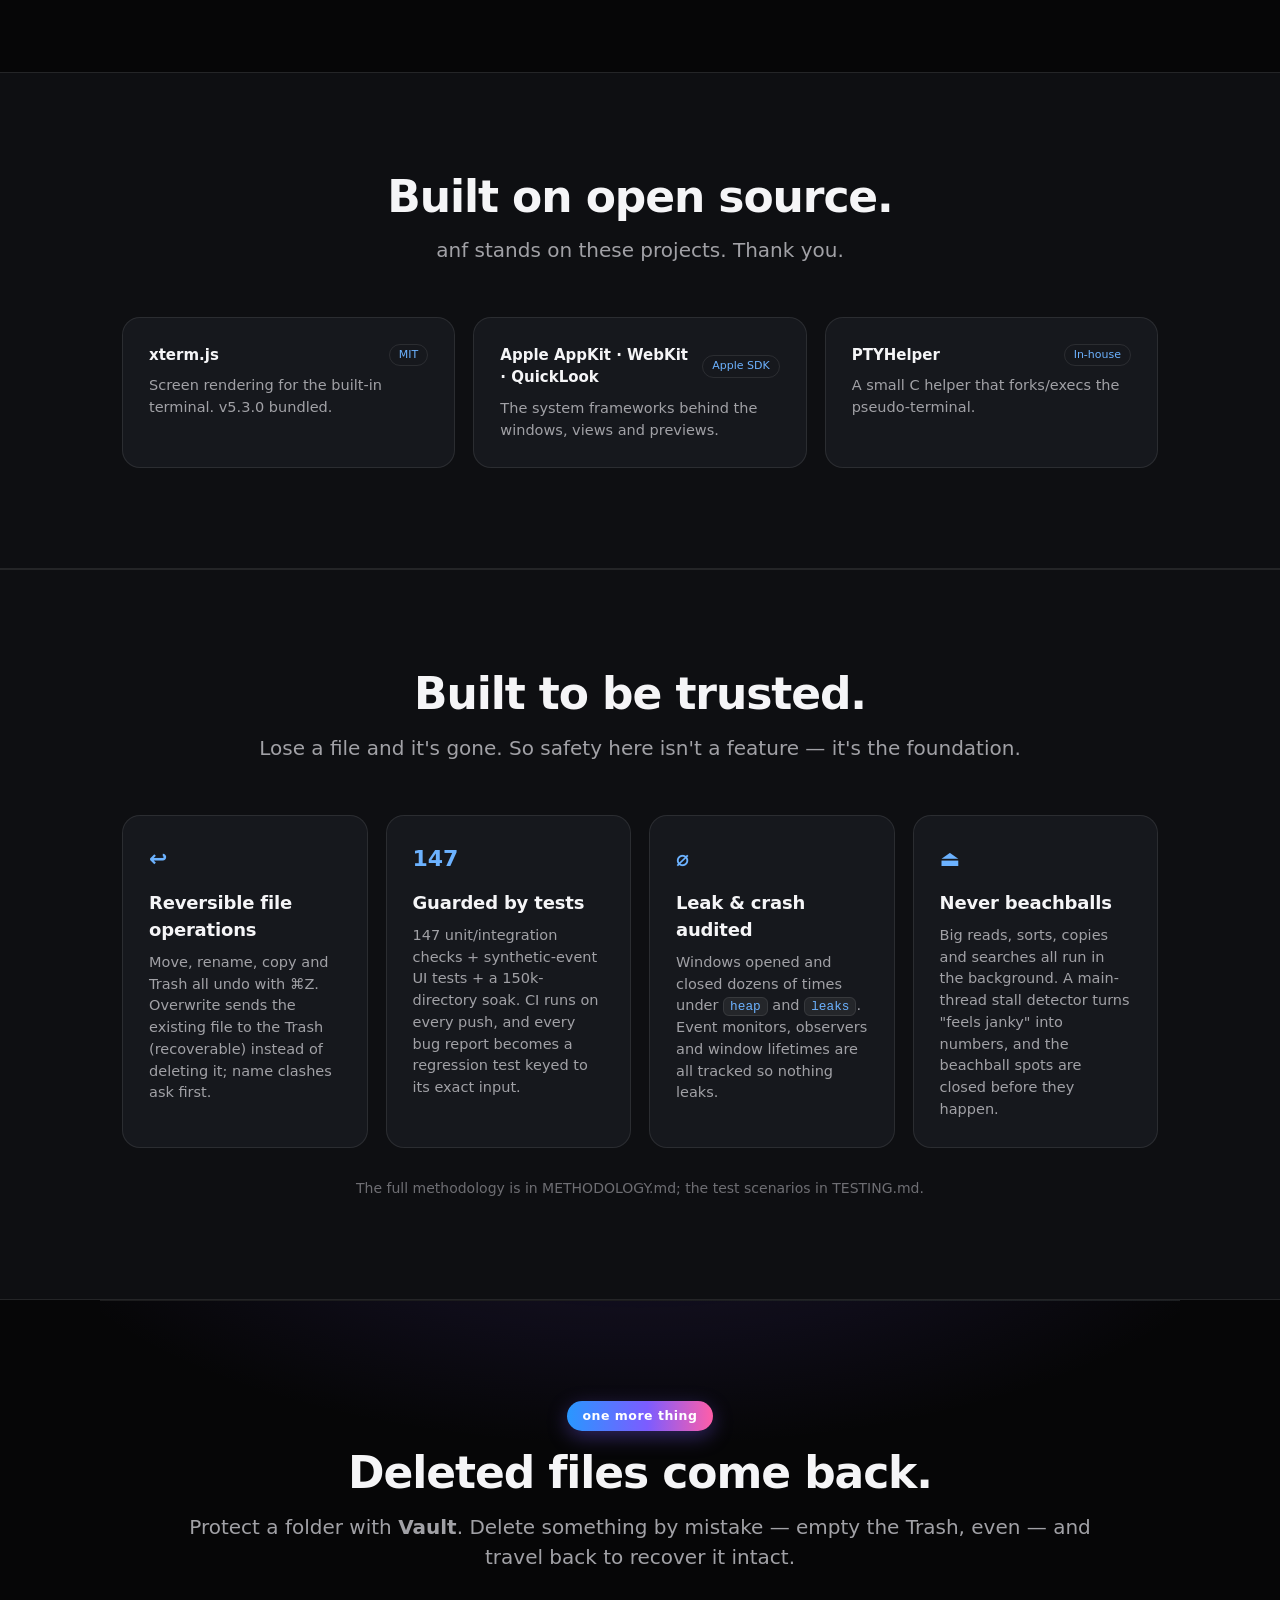
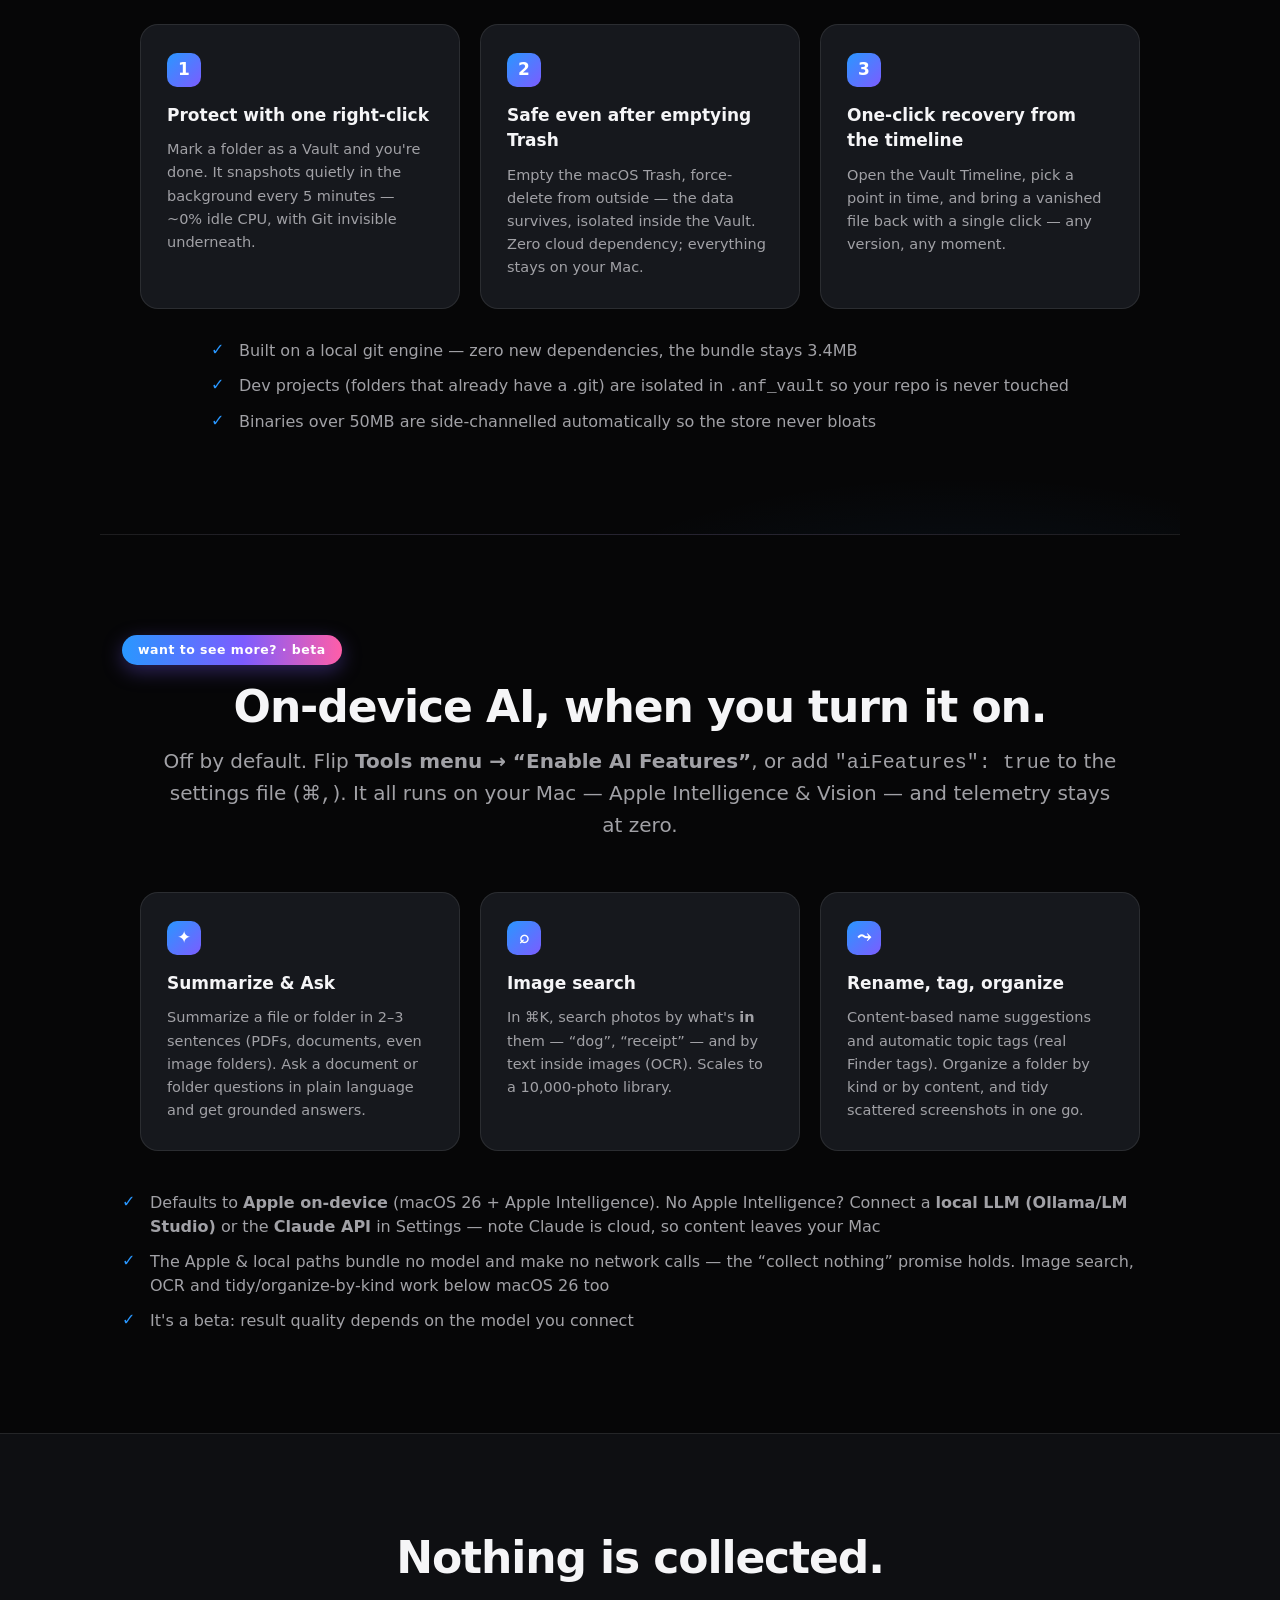
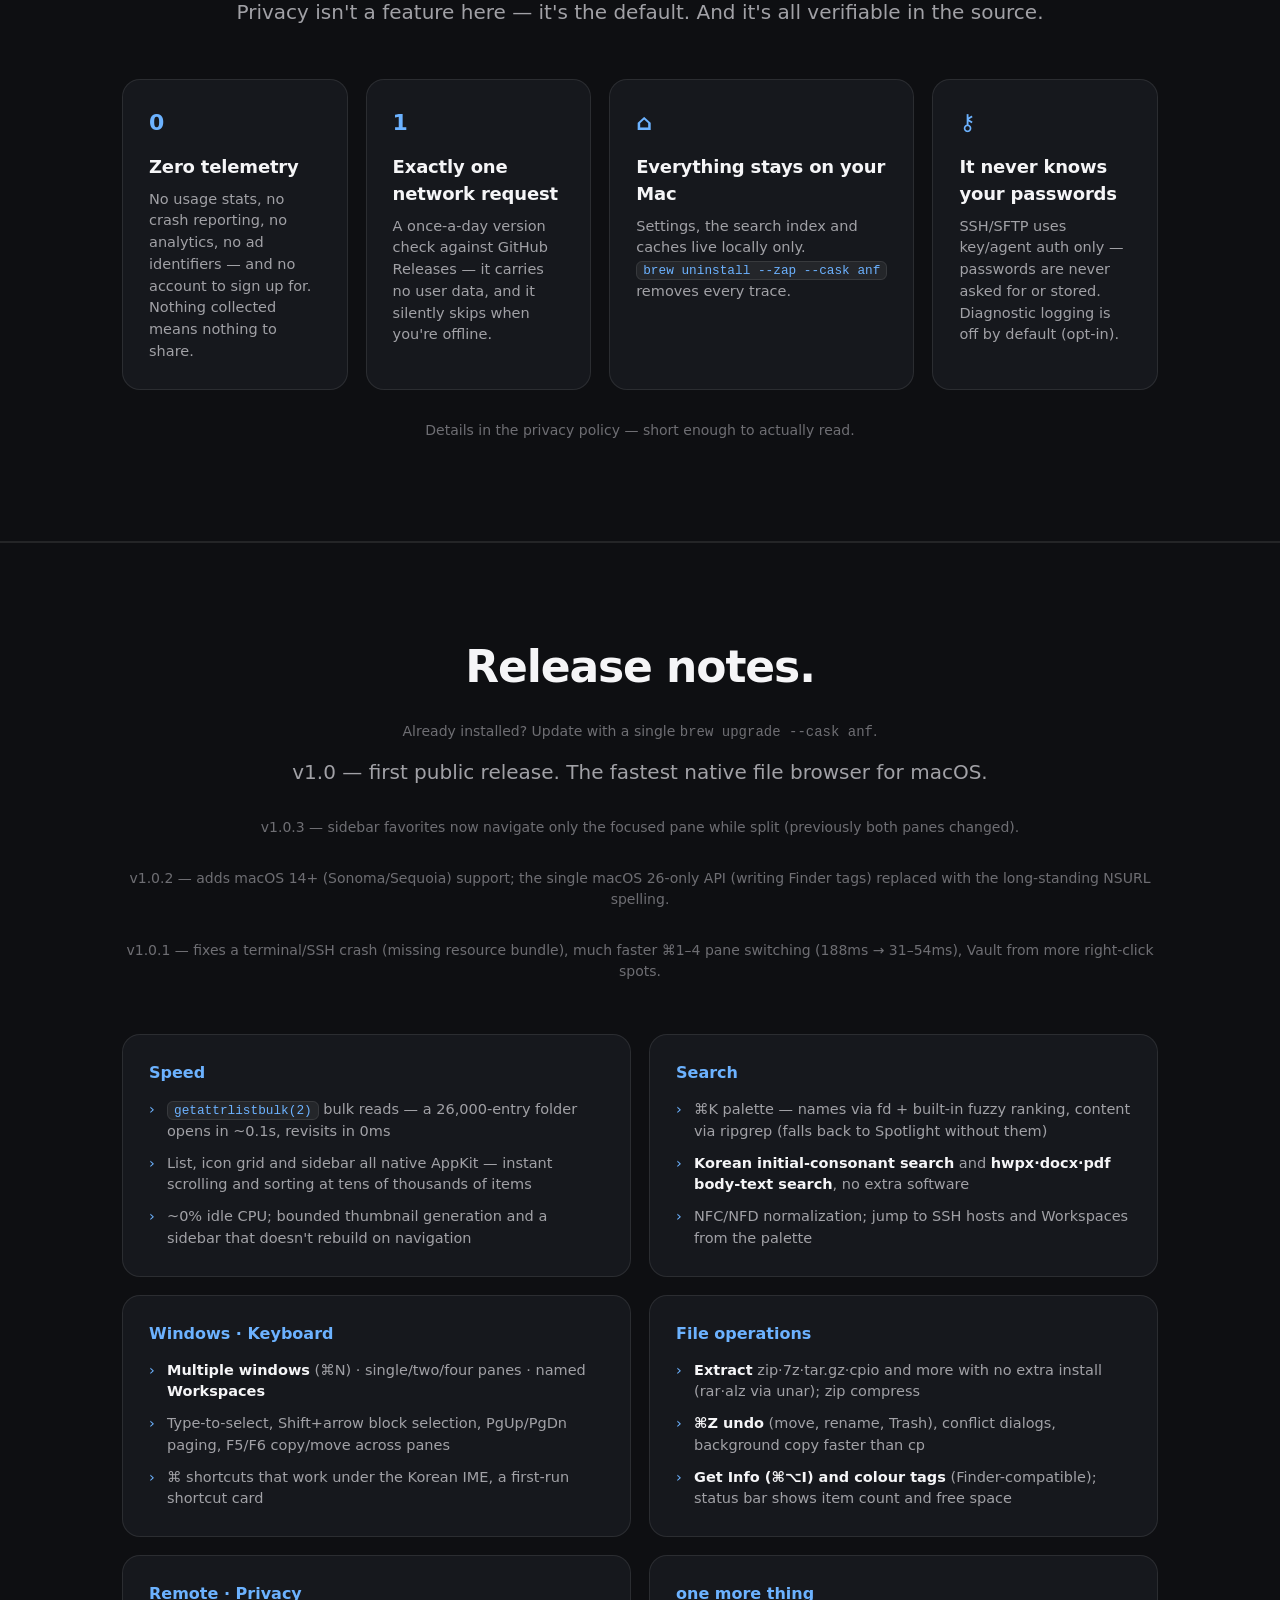
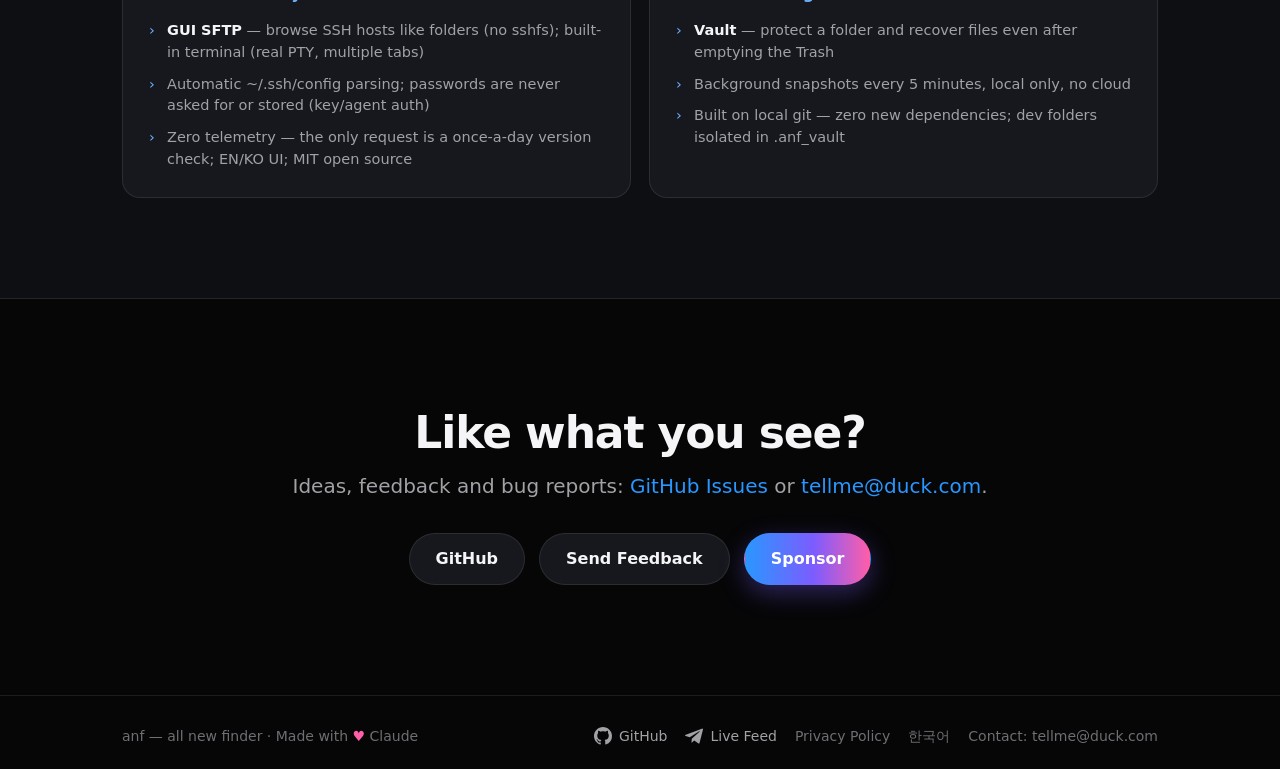
==== commit 4d91cccb: "fix(ai): make local reasoning models work + show which backend runs LM Studio reasoning models put o" ====
--- a/docs/en/index.html
+++ b/docs/en/index.html
@@ -422,9 +422,9 @@
       </div>
     </div>
     <ul class="ticks centered-list">
-      <li>Summarize, ask, rename, tag &amp; organize-by-content need <b>macOS 26 + Apple Intelligence</b> — image search, OCR and tidy/organize-by-kind work below that too</li>
-      <li>No model bundle, no network calls — the “collect nothing” promise holds even with AI on</li>
-      <li>It's a beta: result quality depends on the on-device model</li>
+      <li>Defaults to <b>Apple on-device</b> (macOS 26 + Apple Intelligence). No Apple Intelligence? Connect a <b>local LLM (Ollama/LM Studio)</b> or the <b>Claude API</b> in Settings — note Claude is cloud, so content leaves your Mac</li>
+      <li>The Apple &amp; local paths bundle no model and make no network calls — the “collect nothing” promise holds. Image search, OCR and tidy/organize-by-kind work below macOS 26 too</li>
+      <li>It's a beta: result quality depends on the model you connect</li>
     </ul>
   </section>
 
@@ -463,10 +463,11 @@
   <section id="release" class="band">
     <div class="band-inner">
       <h2 class="centered">Release notes.</h2>
+      <p class="note centered">Already installed? Update with a single <code>brew upgrade --cask anf</code>.</p>
       <p class="sub centered">v1.0 — first public release. The fastest native file browser for macOS.</p>
-      <p class="note centered">v1.0.3 — sidebar favorites now navigate only the focused pane while split (previously both panes changed). <code>brew upgrade --cask anf</code></p>
-      <p class="note centered">v1.0.2 — adds macOS 14+ (Sonoma/Sequoia) support; the single macOS 26-only API (writing Finder tags) replaced with the long-standing NSURL spelling. <code>brew upgrade --cask anf</code></p>
-      <p class="note centered">v1.0.1 — fixes a terminal/SSH crash (missing resource bundle), much faster ⌘1–4 pane switching (188ms → 31–54ms), Vault from more right-click spots. <code>brew upgrade --cask anf</code></p>
+      <p class="note centered">v1.0.3 — sidebar favorites now navigate only the focused pane while split (previously both panes changed).</p>
+      <p class="note centered">v1.0.2 — adds macOS 14+ (Sonoma/Sequoia) support; the single macOS 26-only API (writing Finder tags) replaced with the long-standing NSURL spelling.</p>
+      <p class="note centered">v1.0.1 — fixes a terminal/SSH crash (missing resource bundle), much faster ⌘1–4 pane switching (188ms → 31–54ms), Vault from more right-click spots.</p>
       <div class="release">
         <div class="rel-block">
           <h3>Speed</h3>
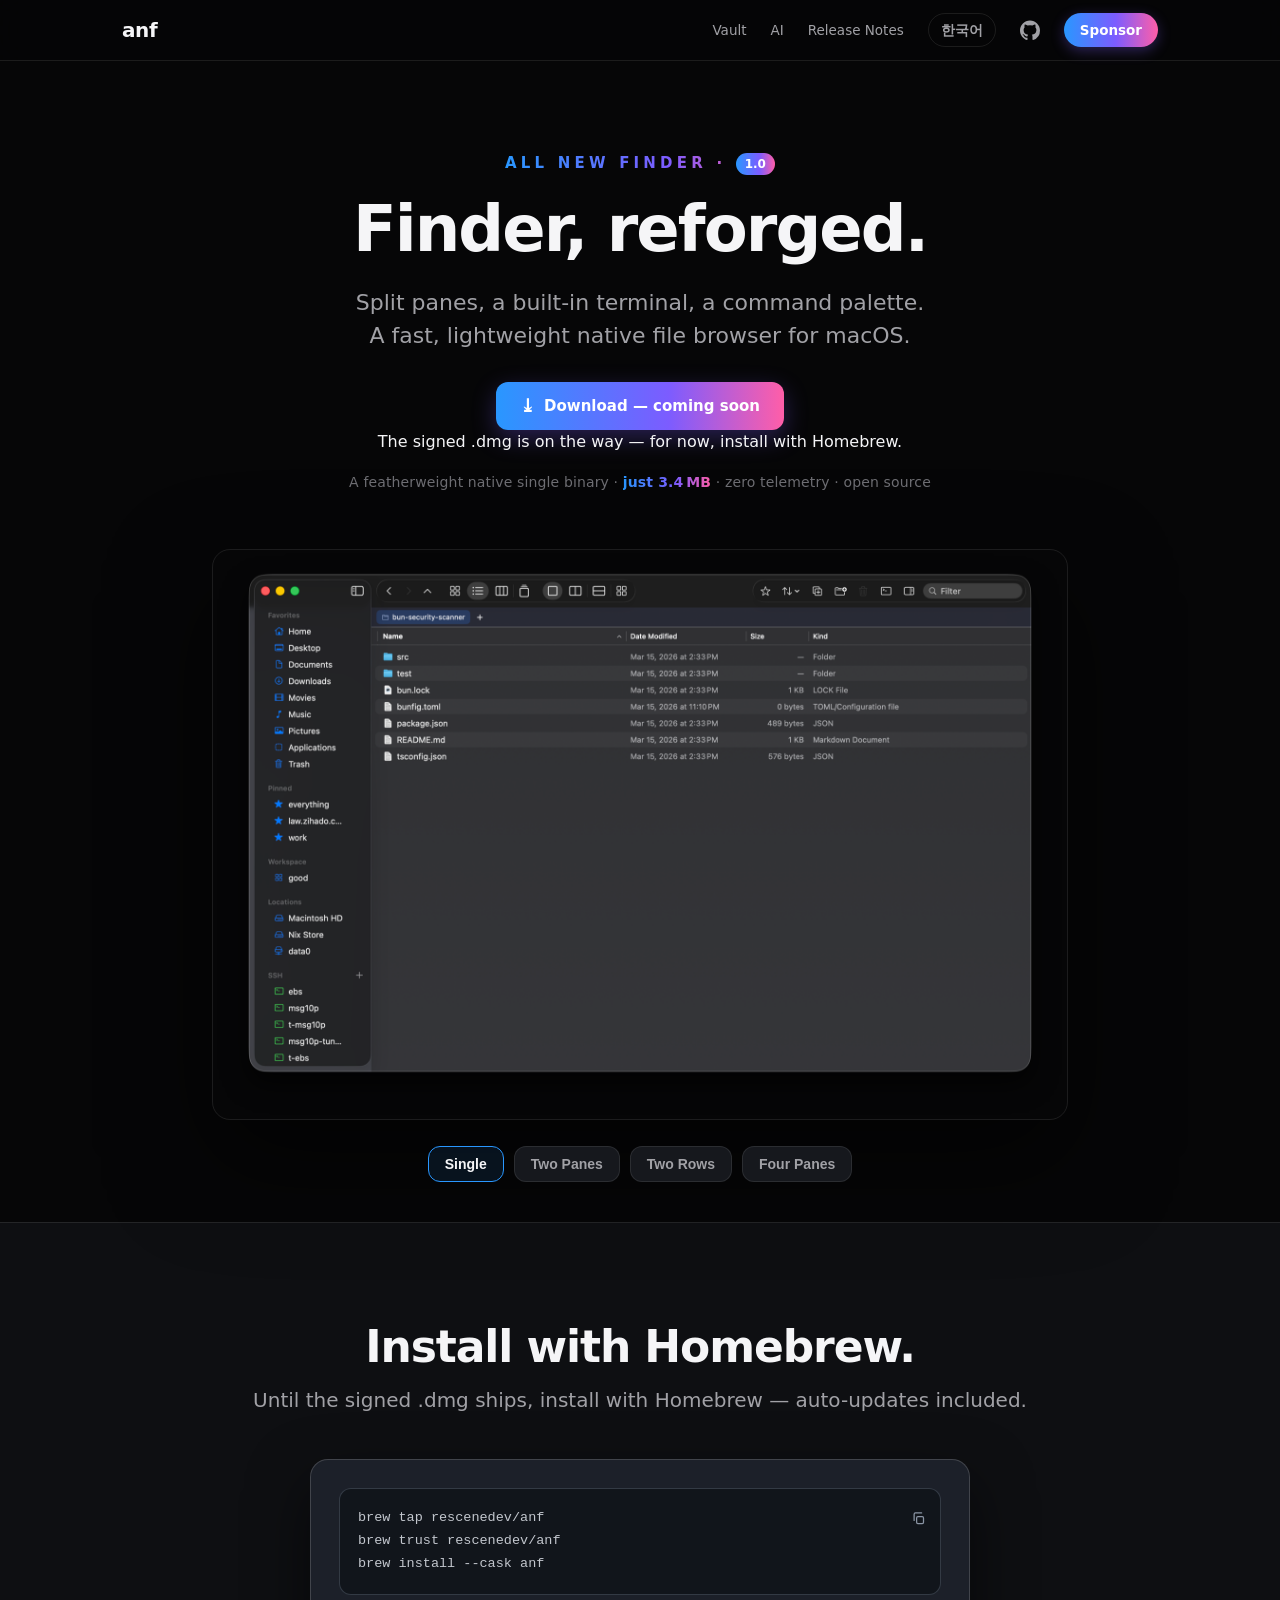
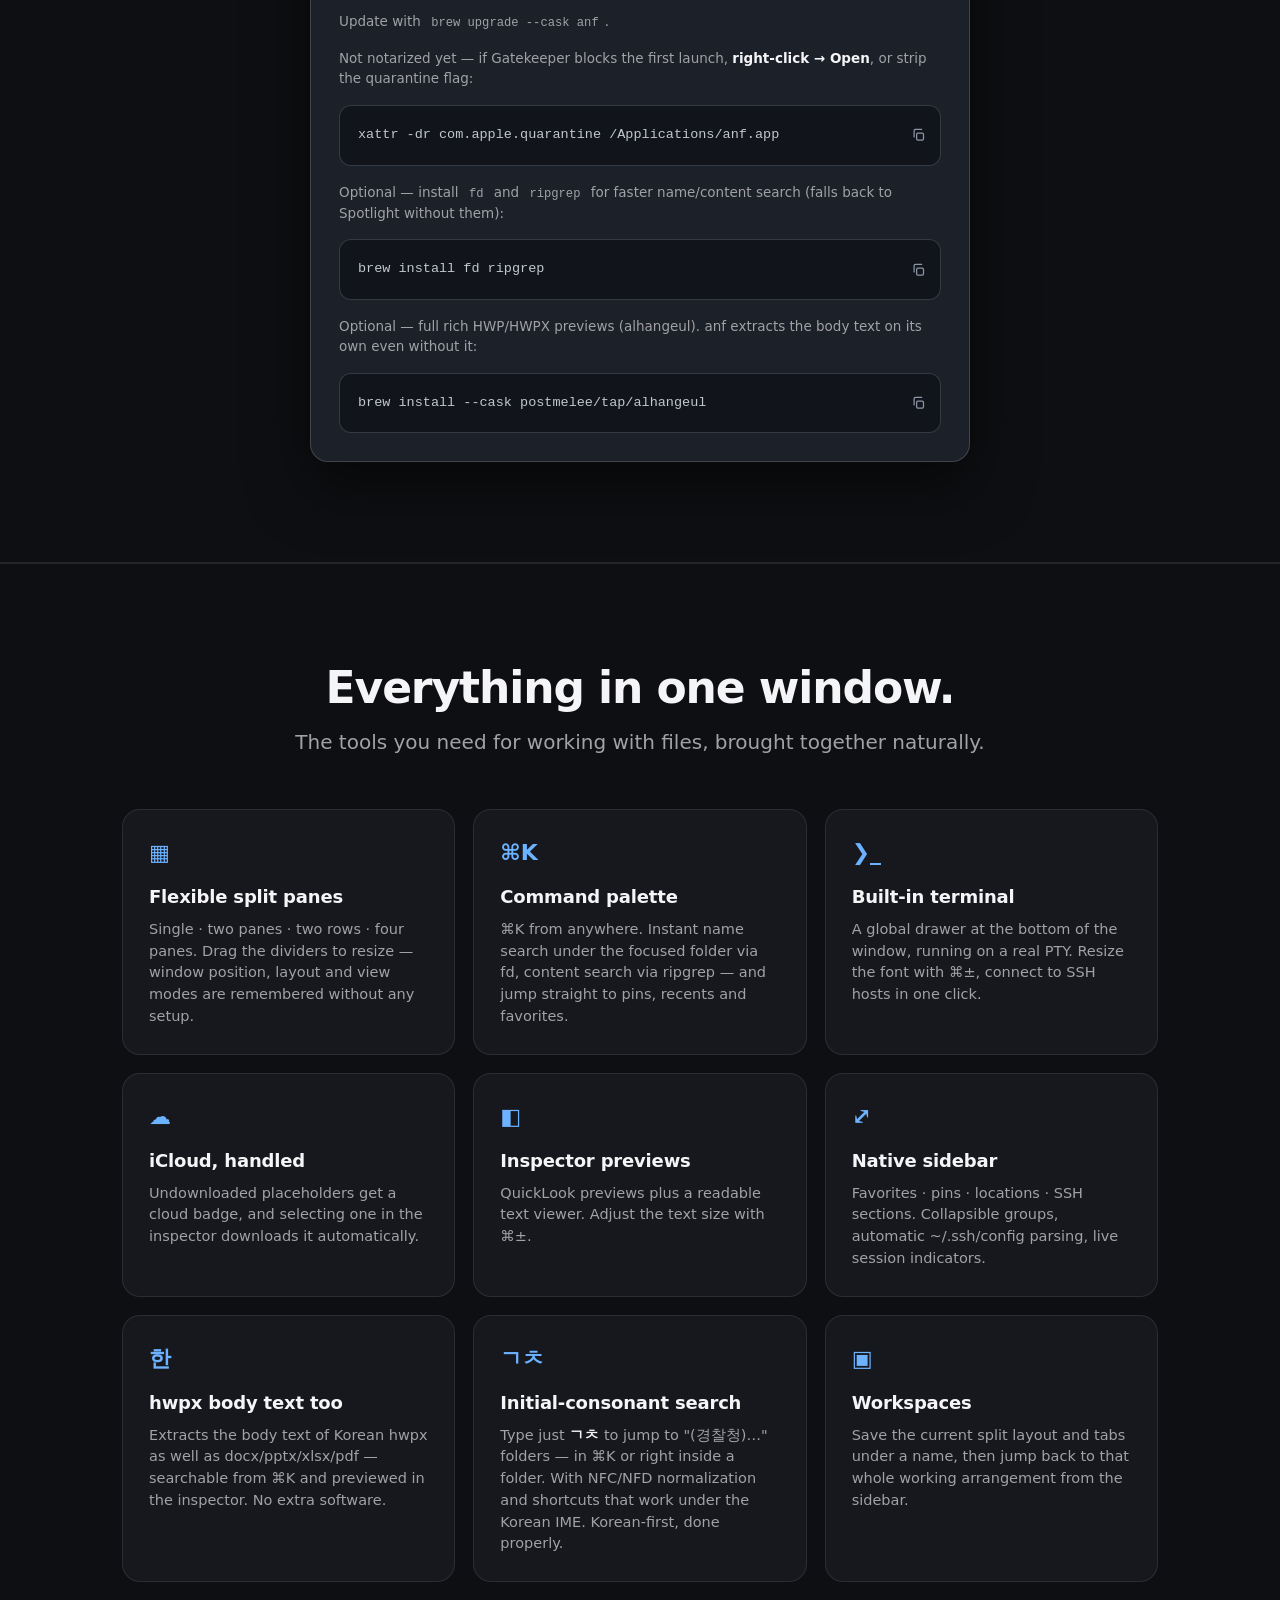
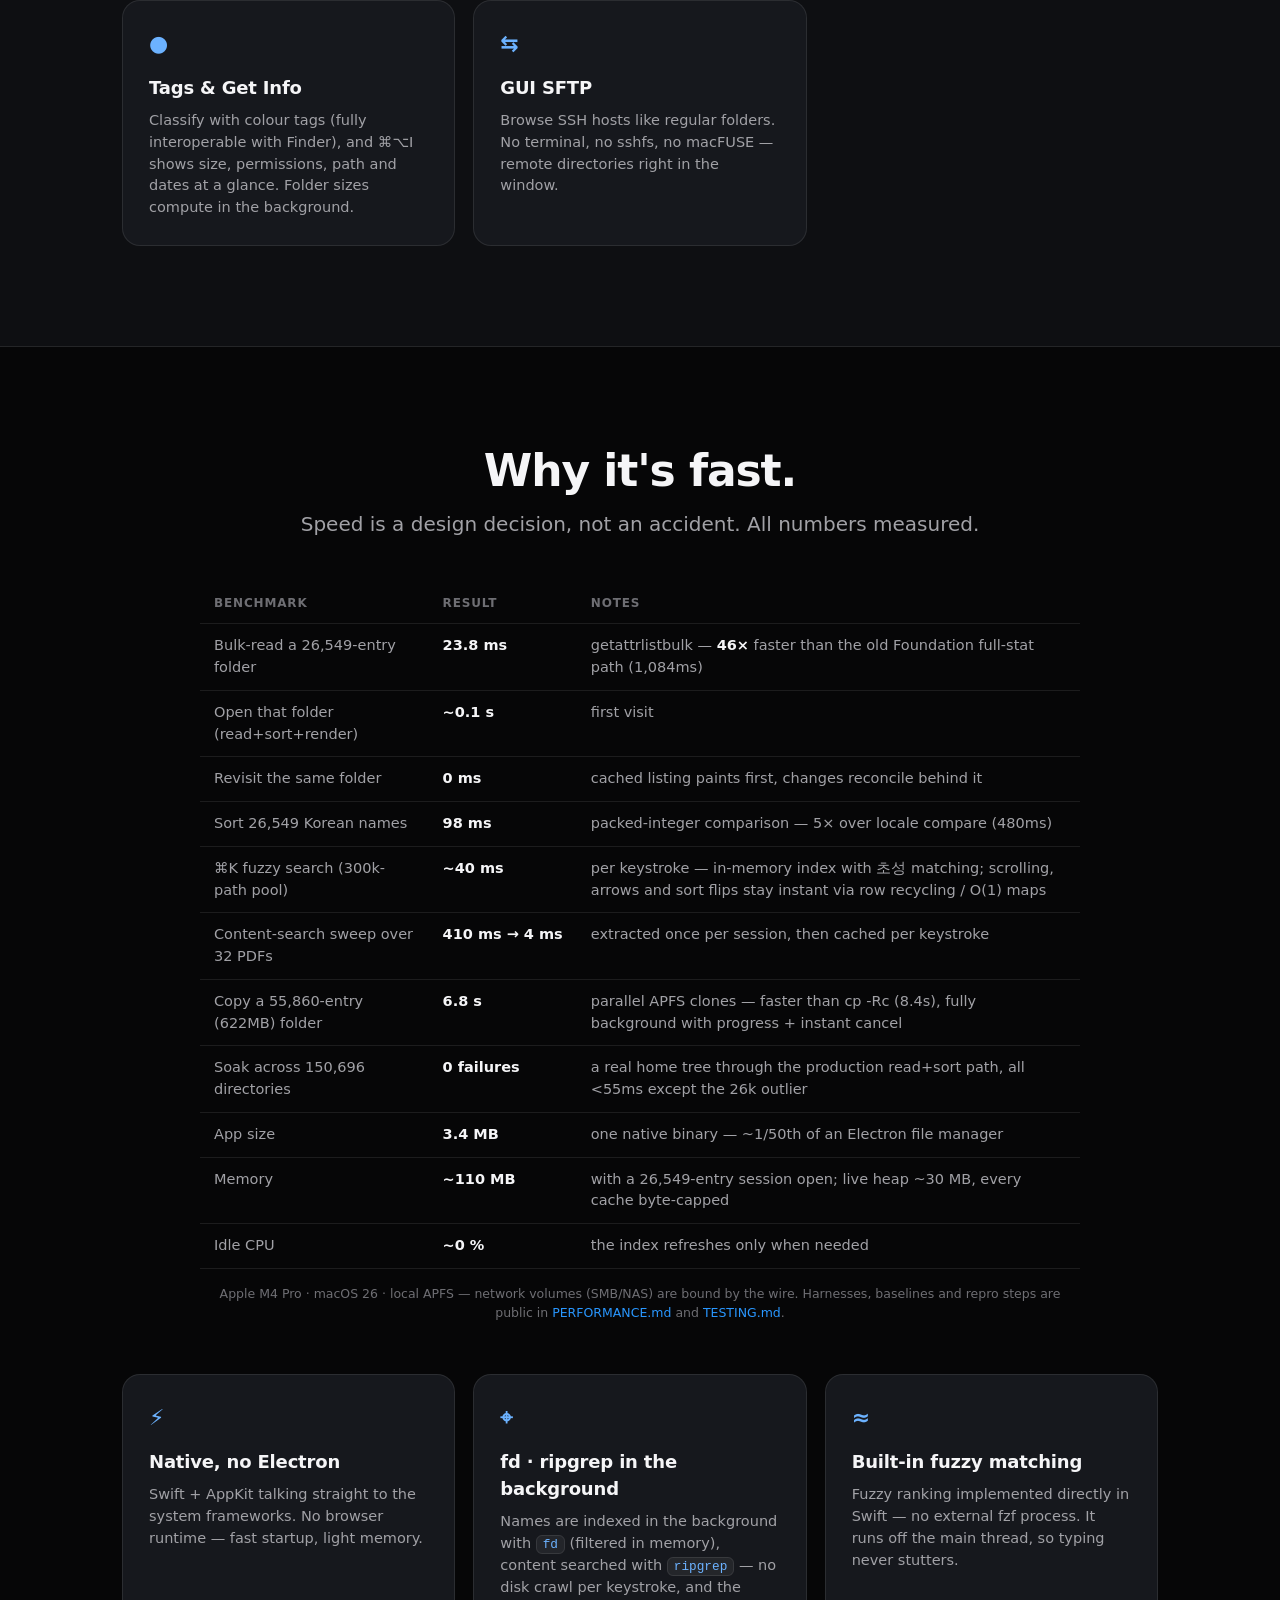
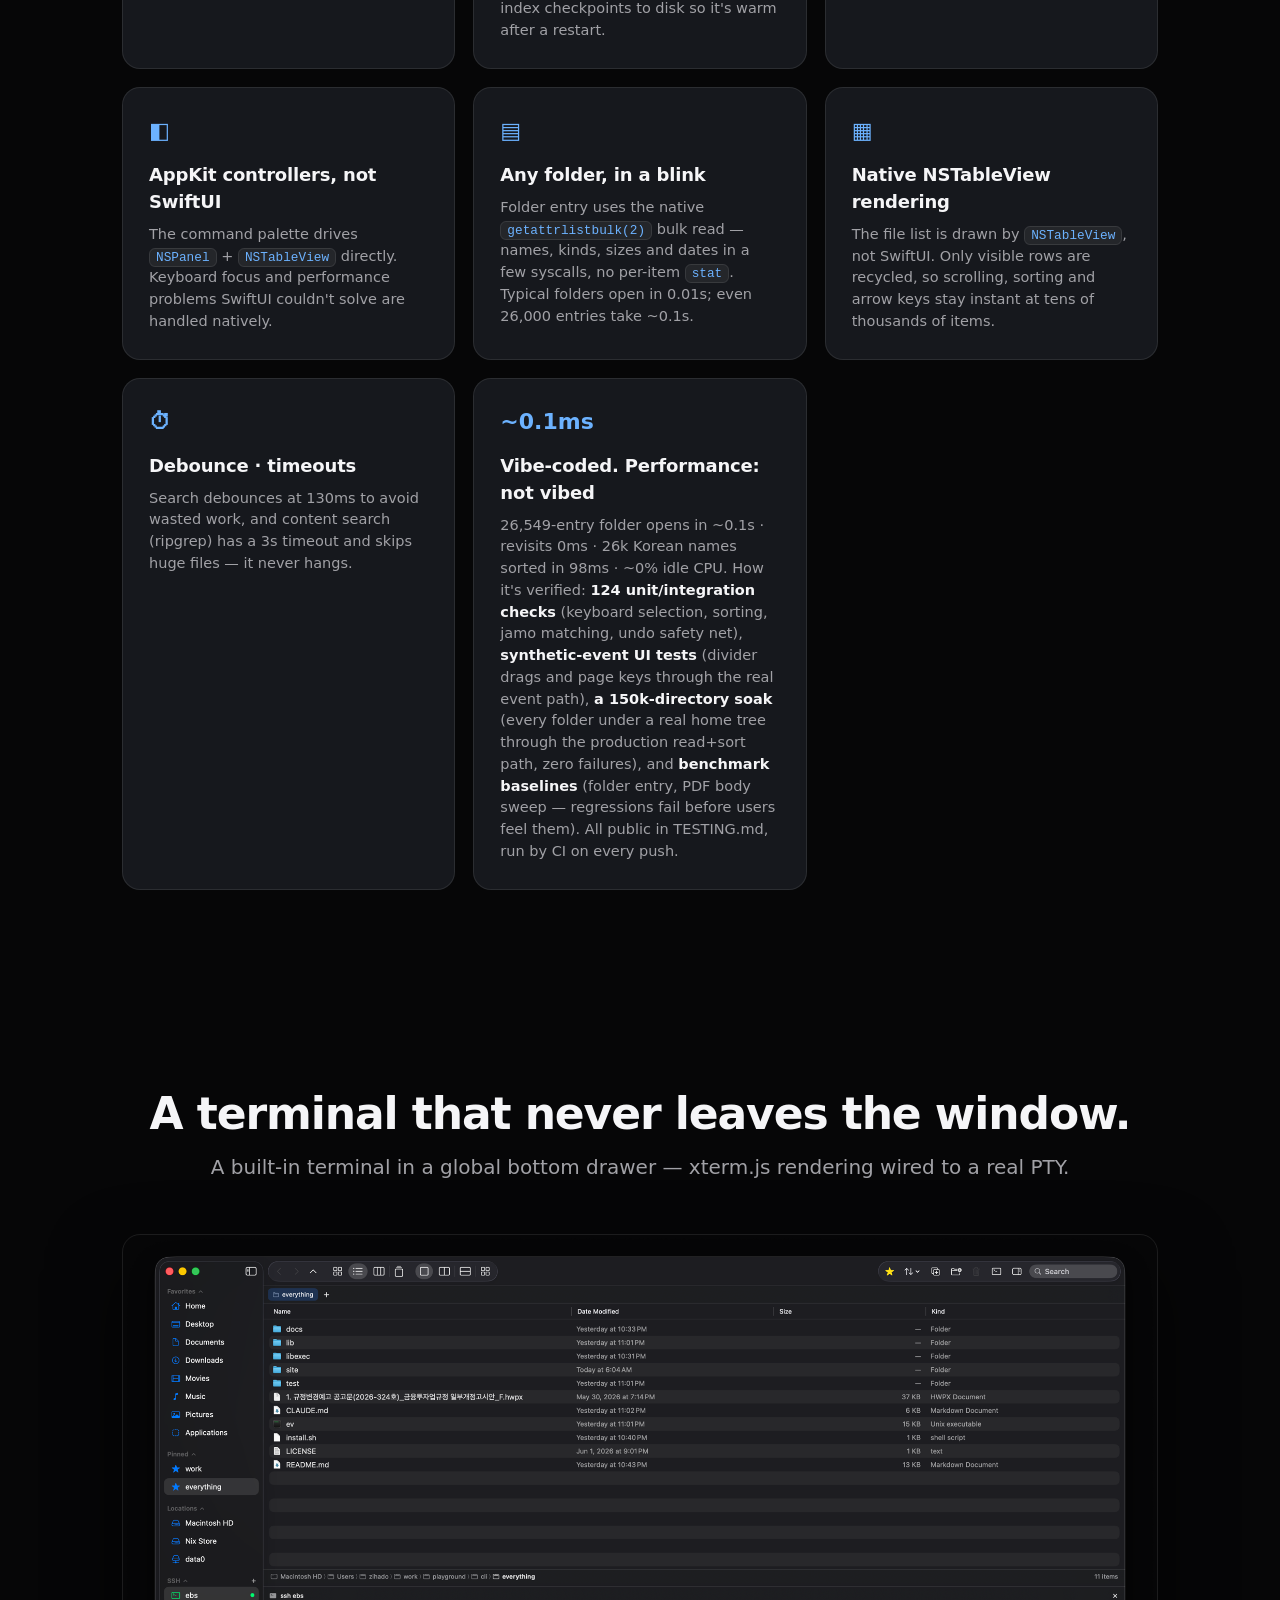
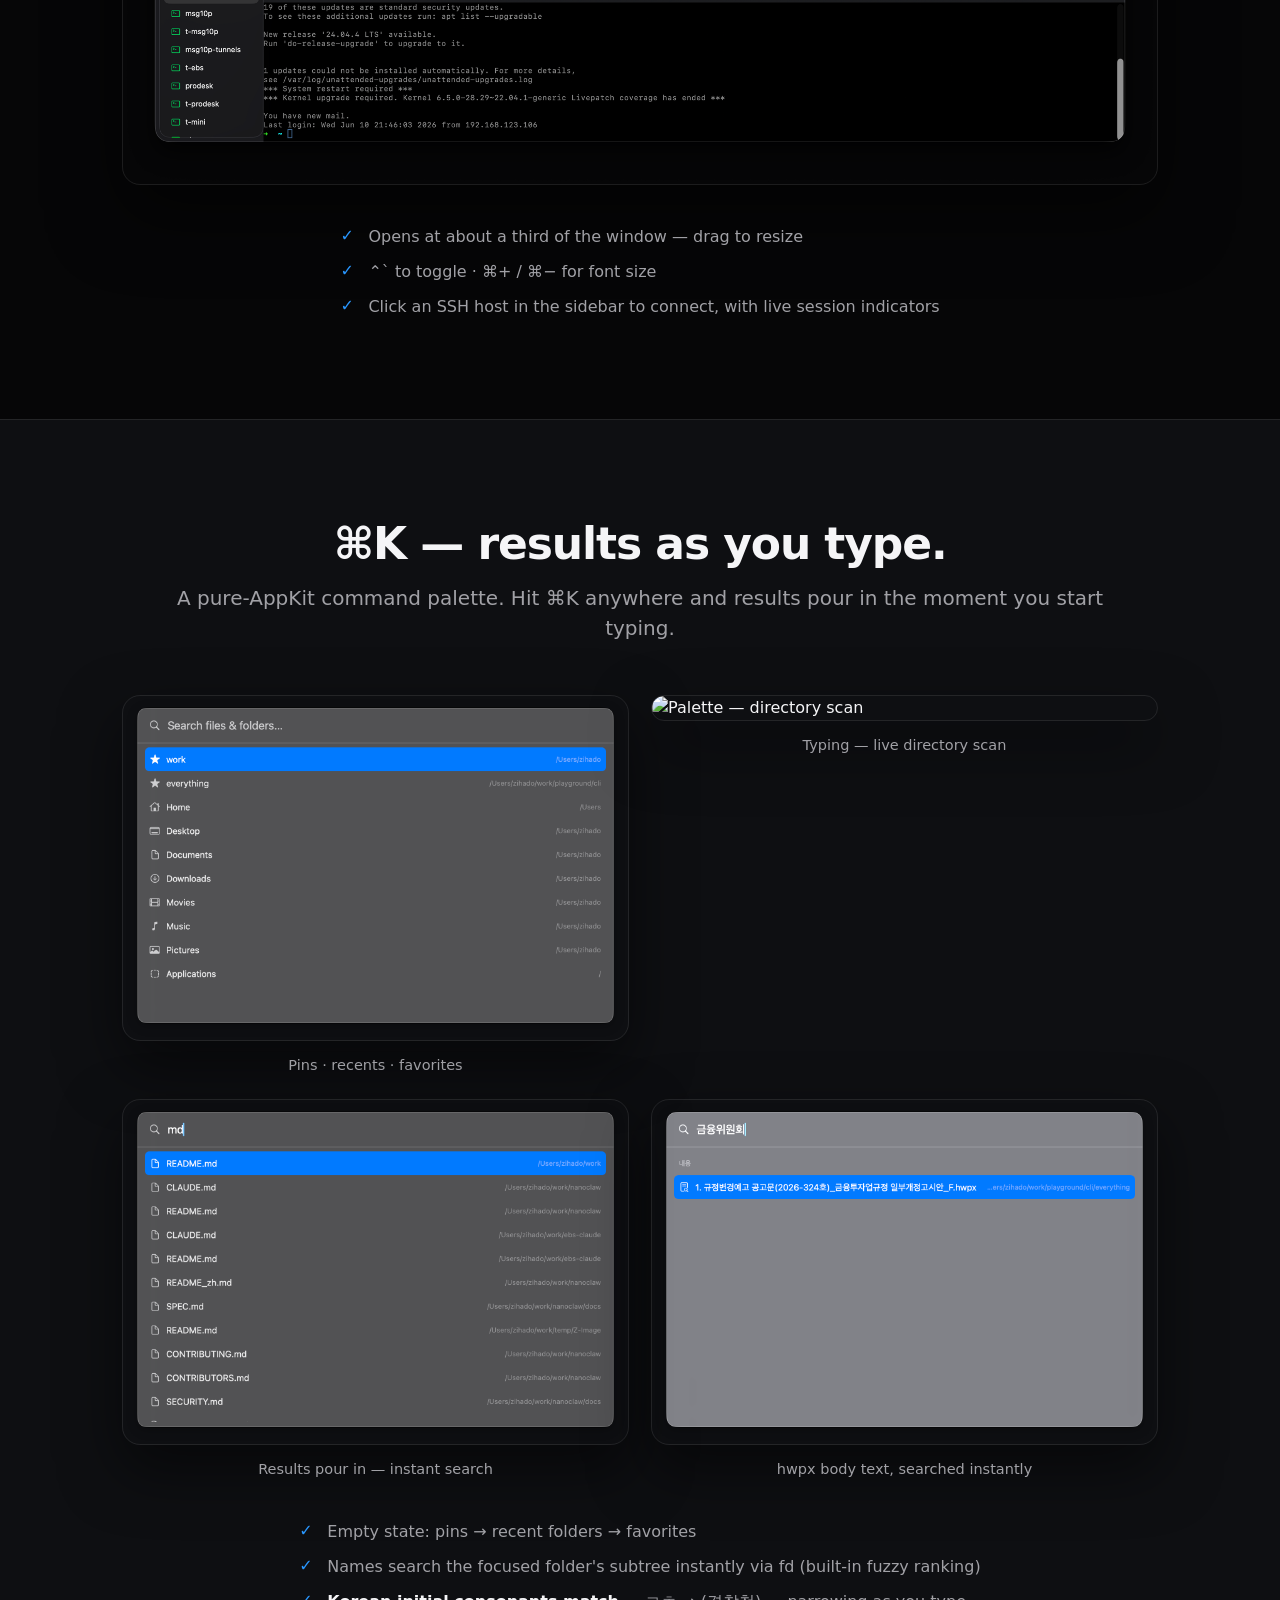
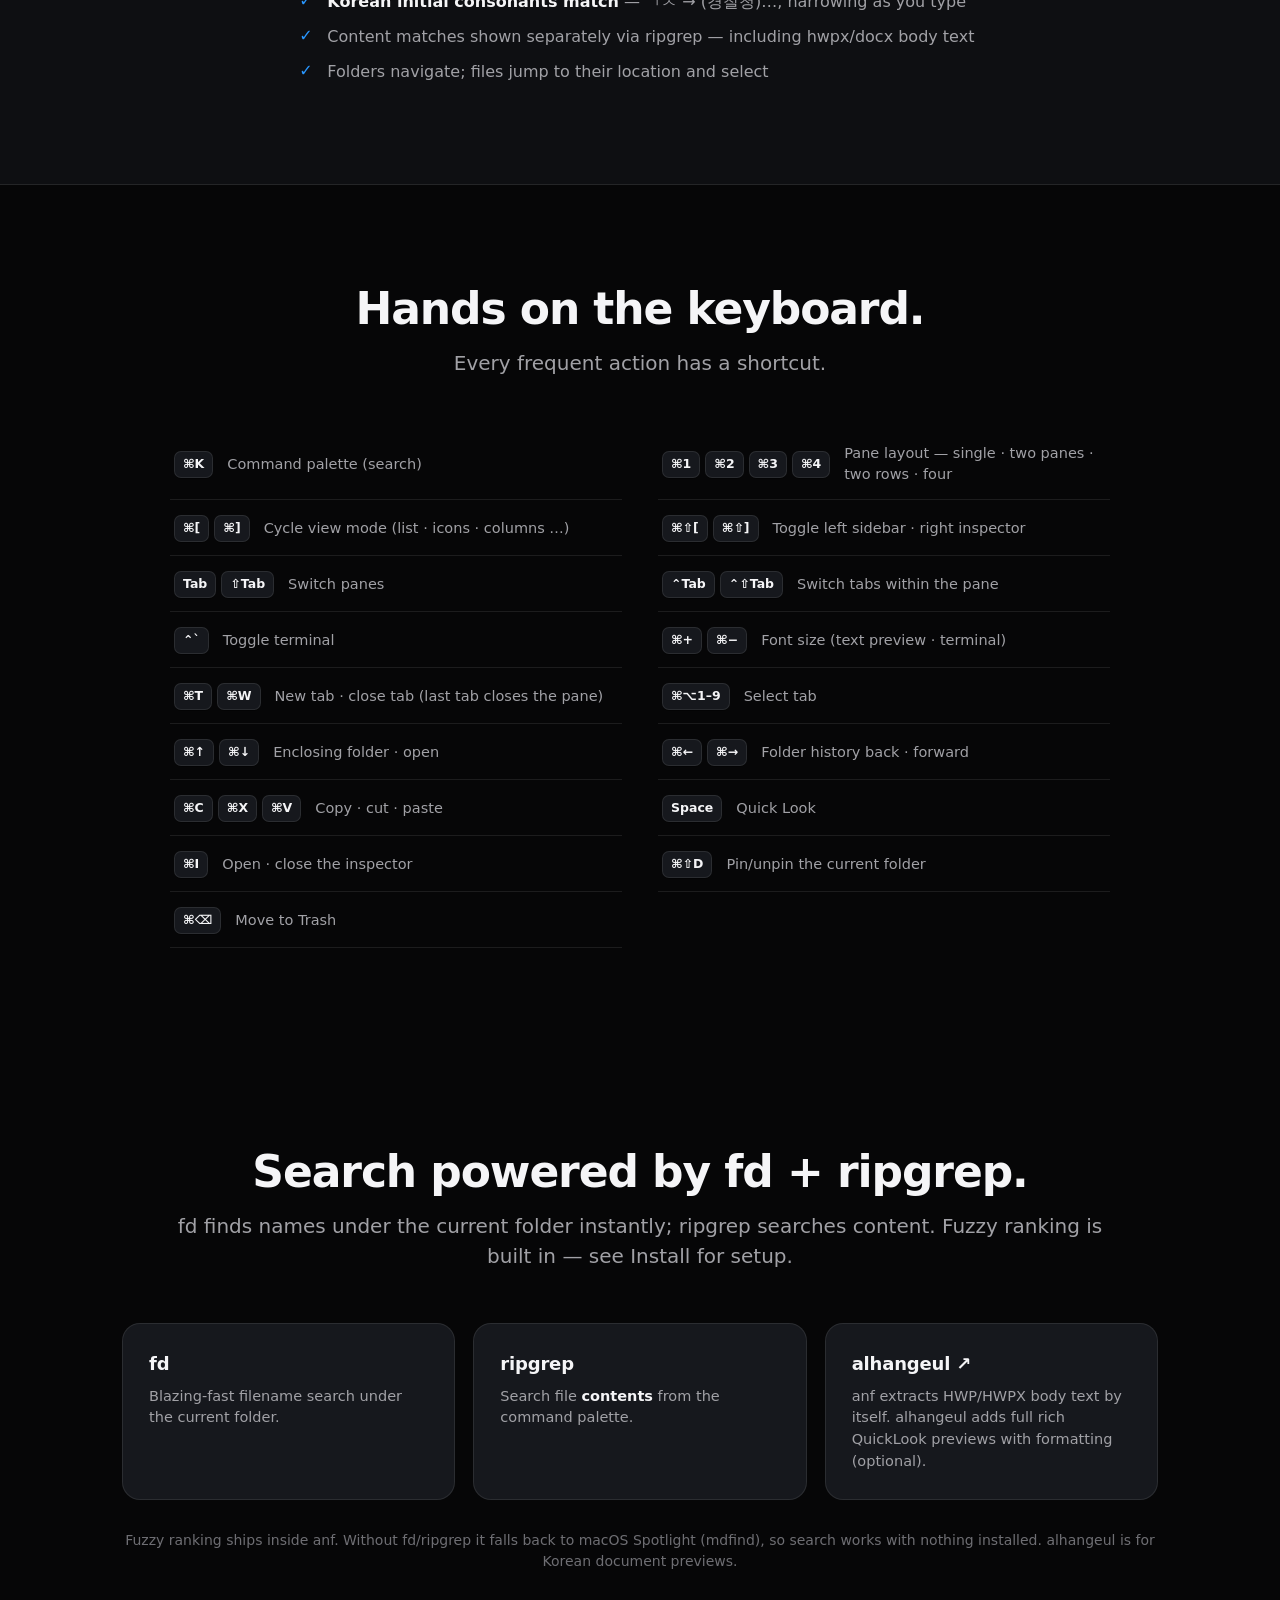
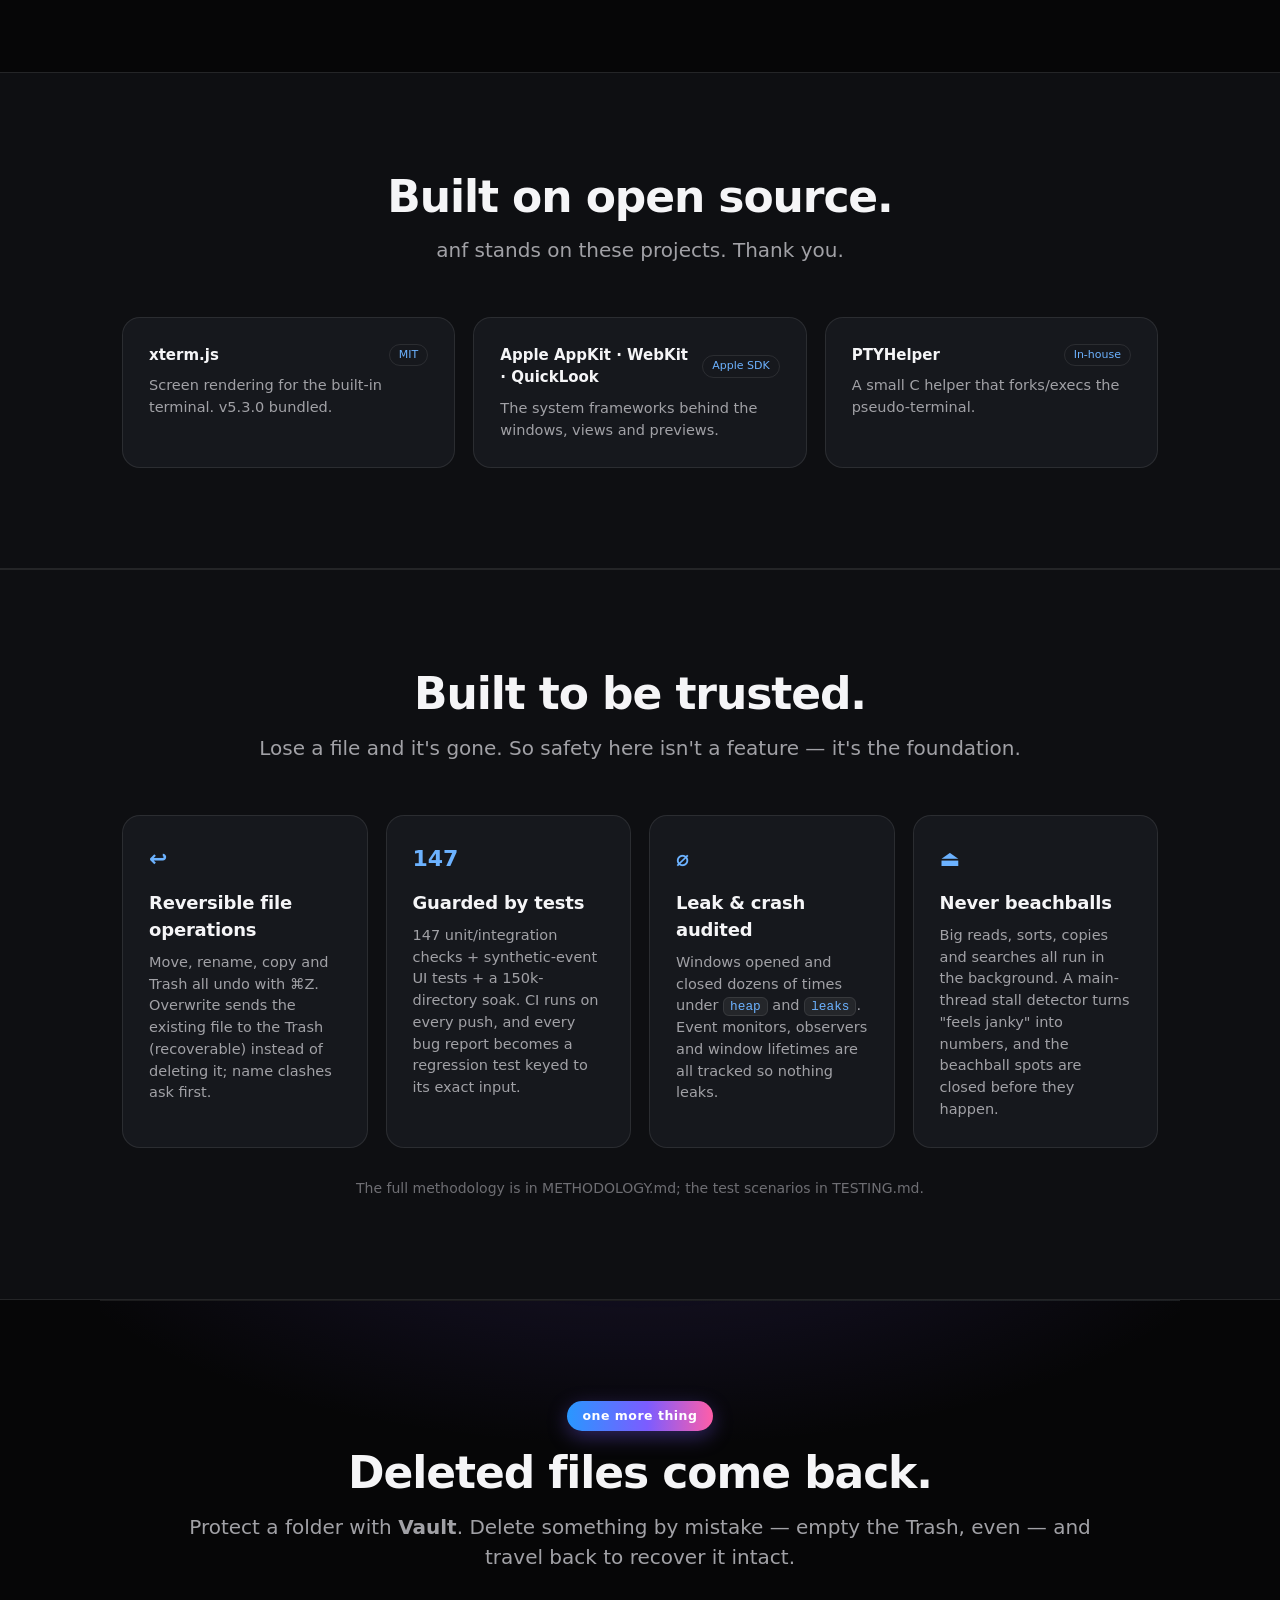
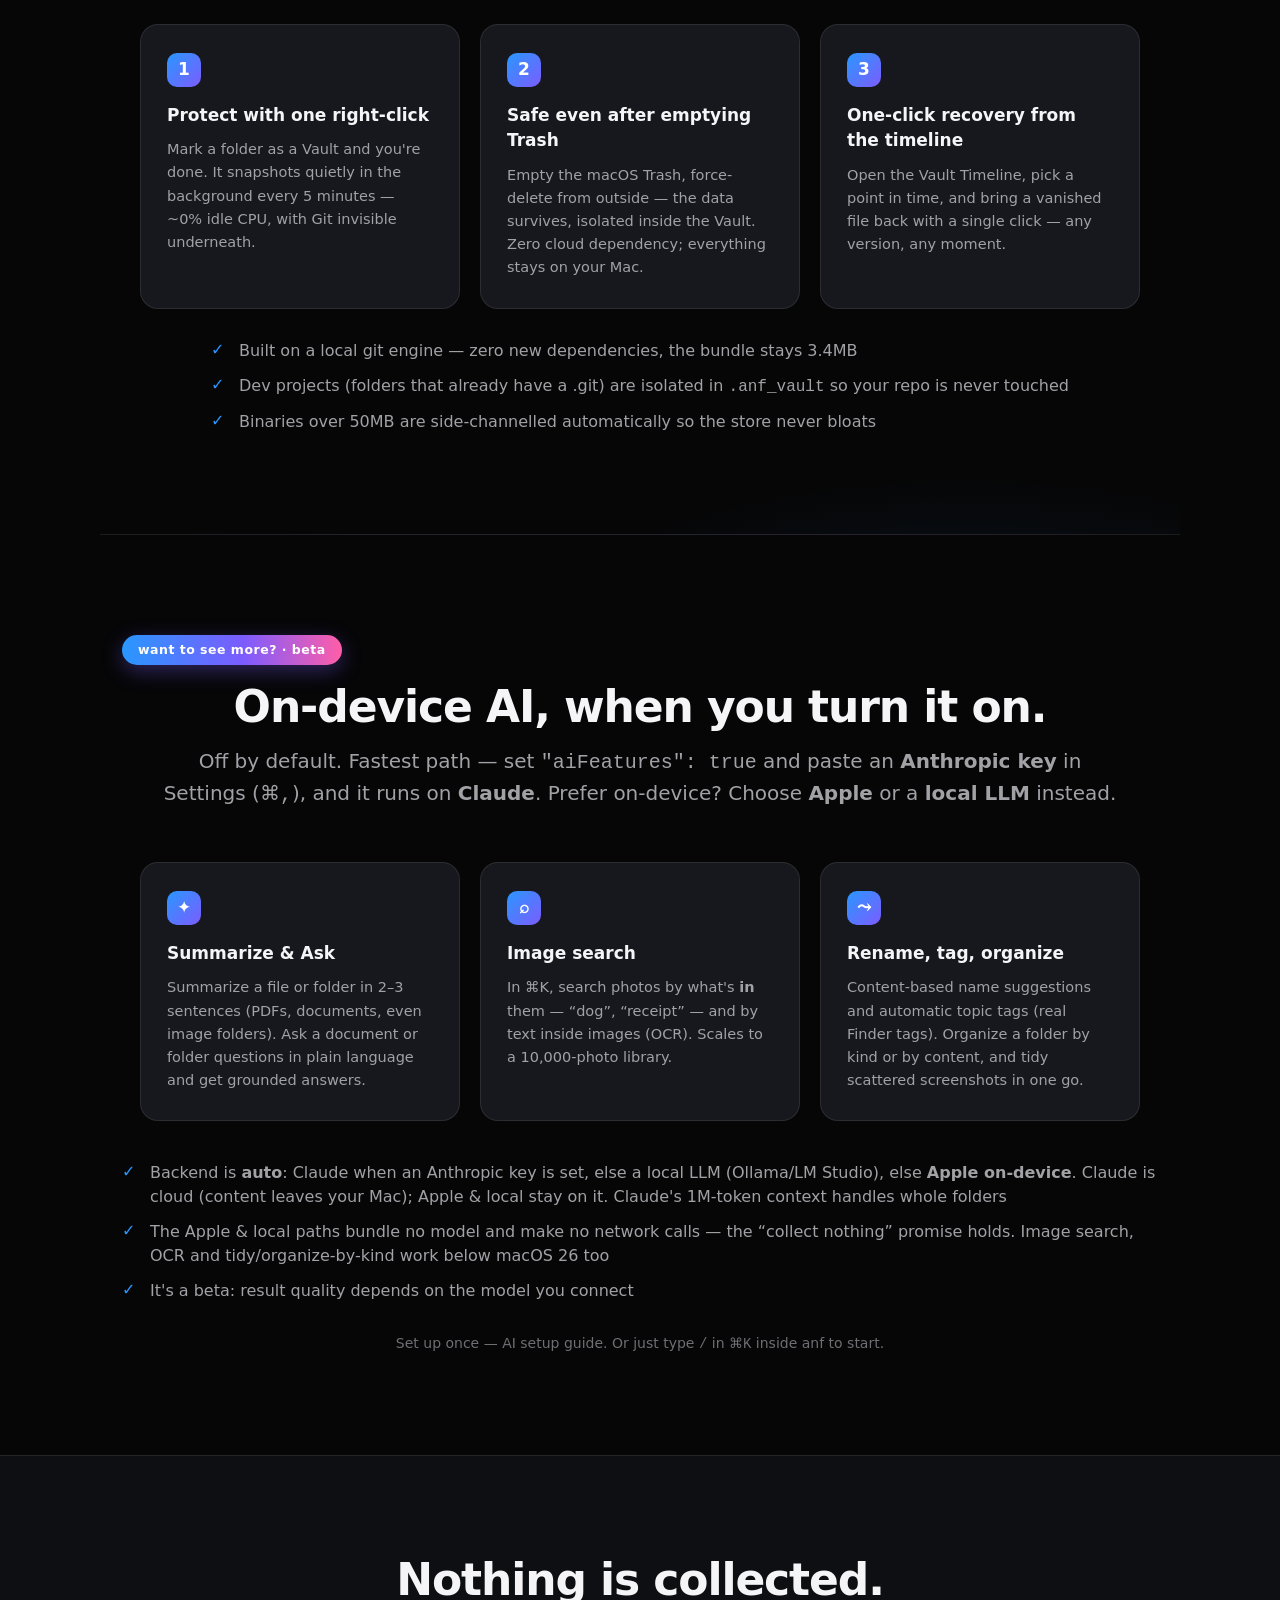
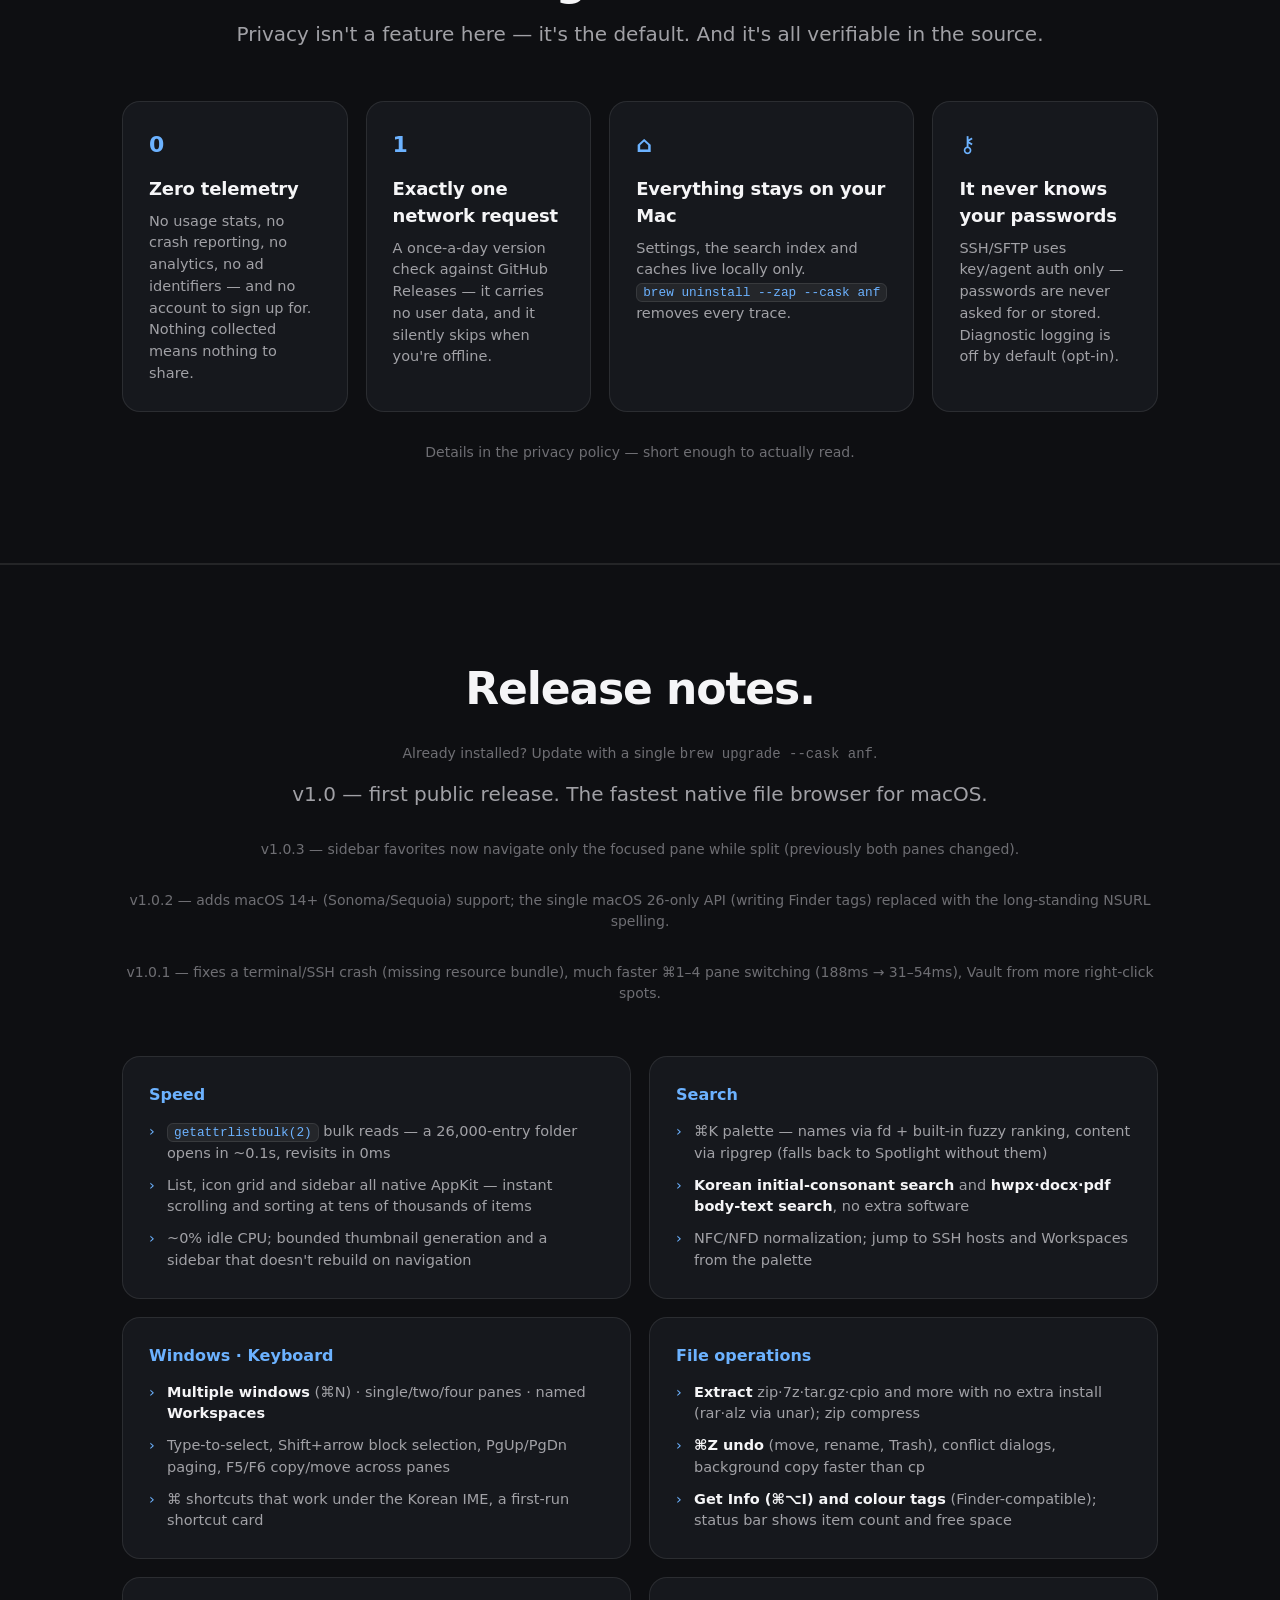
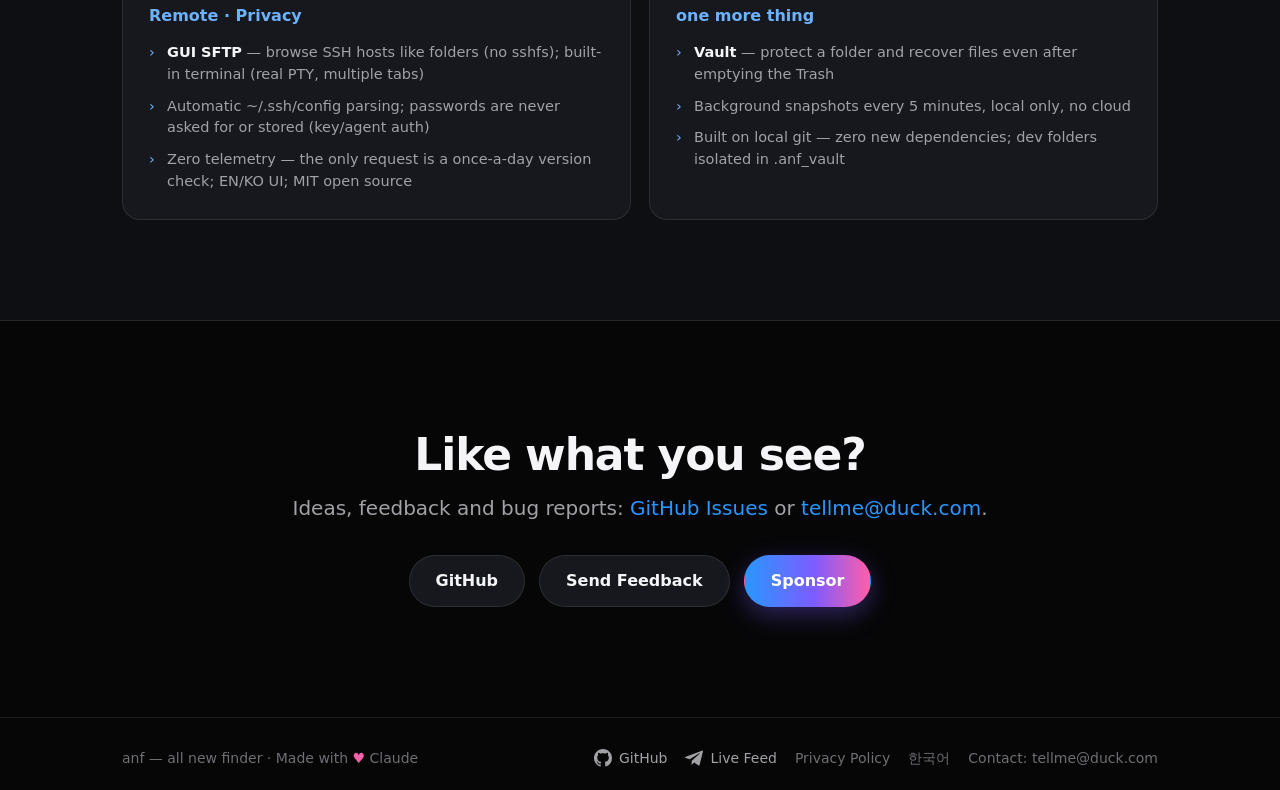
==== commit 43b4877a: "feat(ai): ⌘K '/' → Ask AI; setup-guide page for unconfigured users Type '/' in the command palette t" ====
--- a/docs/en/index.html
+++ b/docs/en/index.html
@@ -403,7 +403,7 @@
   <section id="ai" class="showcase">
     <div class="vault-badge">want to see more? · beta</div>
     <h2 class="centered">On-device AI, when you turn it on.</h2>
-    <p class="sub centered">Off by default. Flip <b>Tools menu → “Enable AI Features”</b>, or add <code>"aiFeatures": true</code> to the settings file (<code>⌘,</code>). It all runs on your Mac — Apple Intelligence &amp; Vision — and telemetry stays at zero.</p>
+    <p class="sub centered">Off by default. Fastest path — set <code>"aiFeatures": true</code> and paste an <b>Anthropic key</b> in Settings (<code>⌘,</code>), and it runs on <b>Claude</b>. Prefer on-device? Choose <b>Apple</b> or a <b>local LLM</b> instead.</p>
     <div class="vault-grid">
       <div class="vault-step">
         <div class="vault-num">✦</div>
@@ -422,10 +422,11 @@
       </div>
     </div>
     <ul class="ticks centered-list">
-      <li>Defaults to <b>Apple on-device</b> (macOS 26 + Apple Intelligence). No Apple Intelligence? Connect a <b>local LLM (Ollama/LM Studio)</b> or the <b>Claude API</b> in Settings — note Claude is cloud, so content leaves your Mac</li>
+      <li>Backend is <b>auto</b>: Claude when an Anthropic key is set, else a local LLM (Ollama/LM Studio), else <b>Apple on-device</b>. Claude is cloud (content leaves your Mac); Apple &amp; local stay on it. Claude's 1M-token context handles whole folders</li>
       <li>The Apple &amp; local paths bundle no model and make no network calls — the “collect nothing” promise holds. Image search, OCR and tidy/organize-by-kind work below macOS 26 too</li>
       <li>It's a beta: result quality depends on the model you connect</li>
     </ul>
+    <p class="note centered">Set up once — <a href="ai.html">AI setup guide</a>. Or just type <code>/</code> in <code>⌘K</code> inside anf to start.</p>
   </section>
 
   <!-- Privacy -->
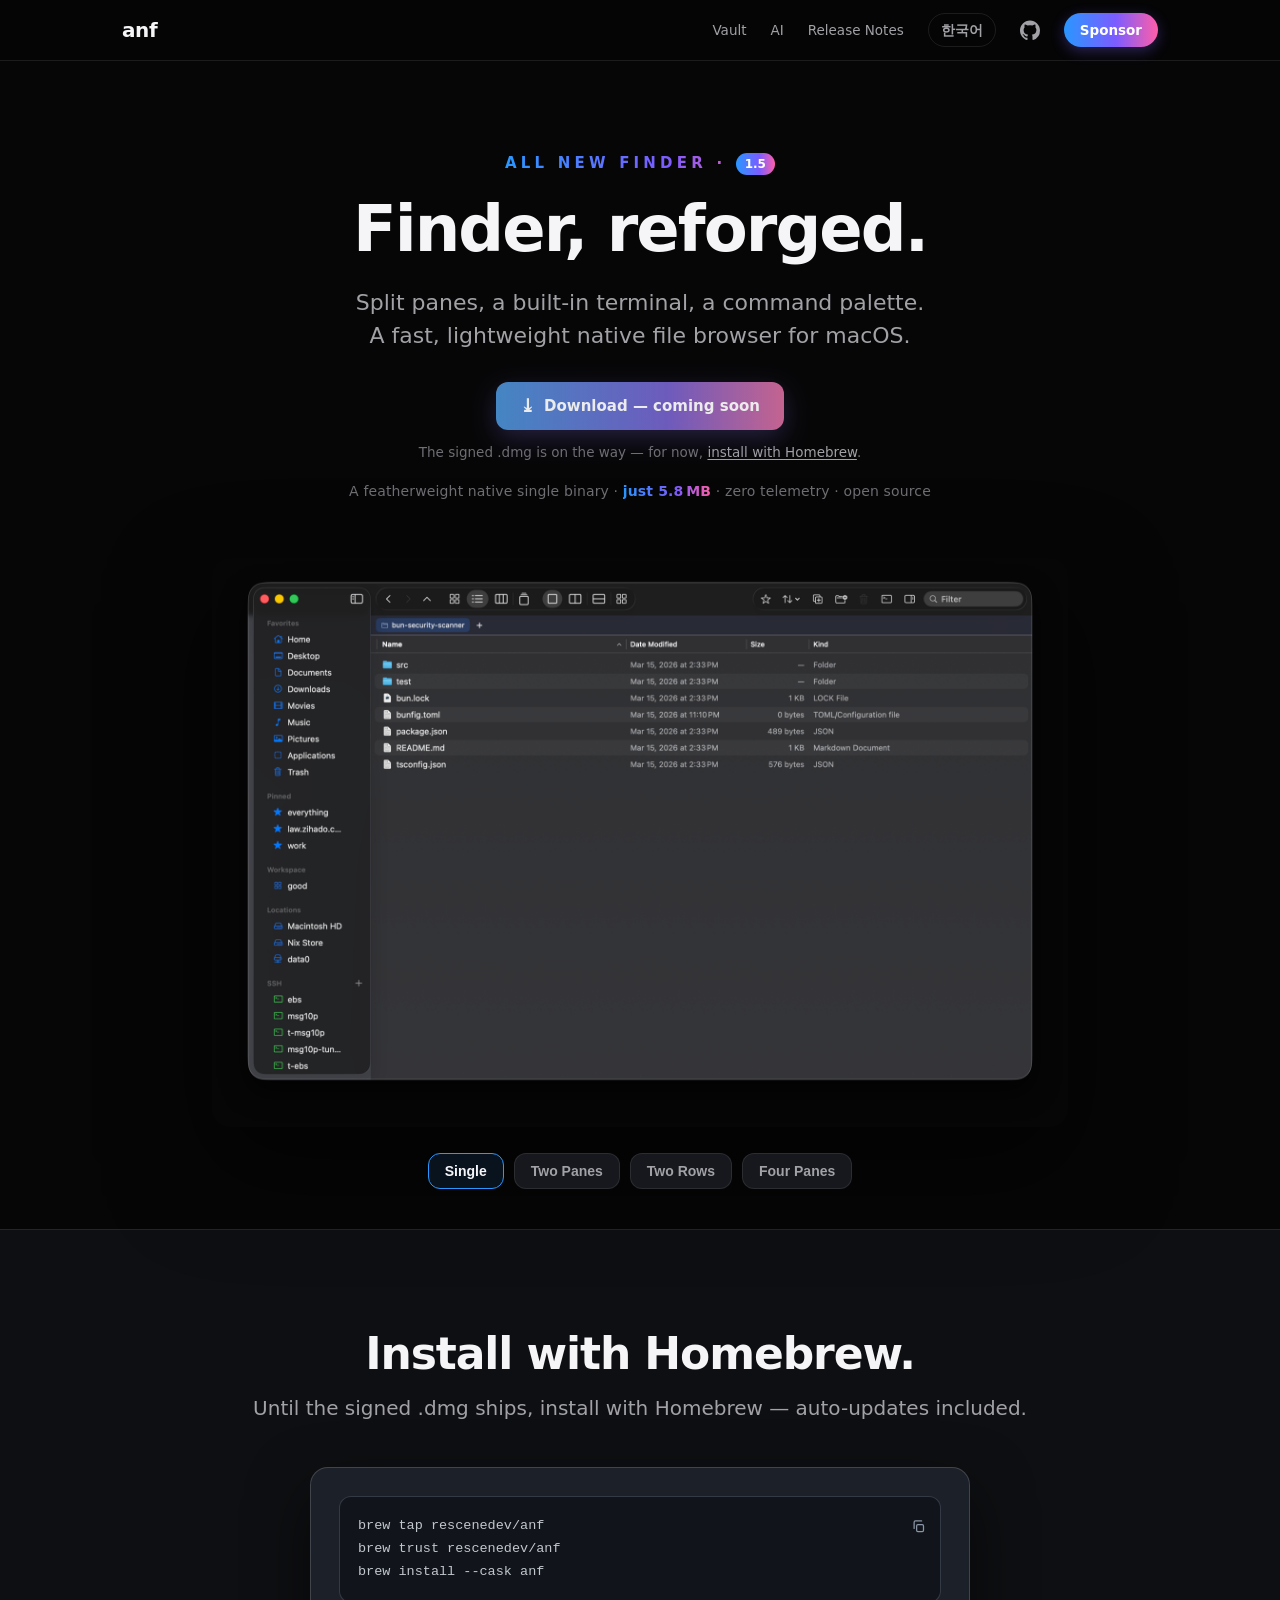
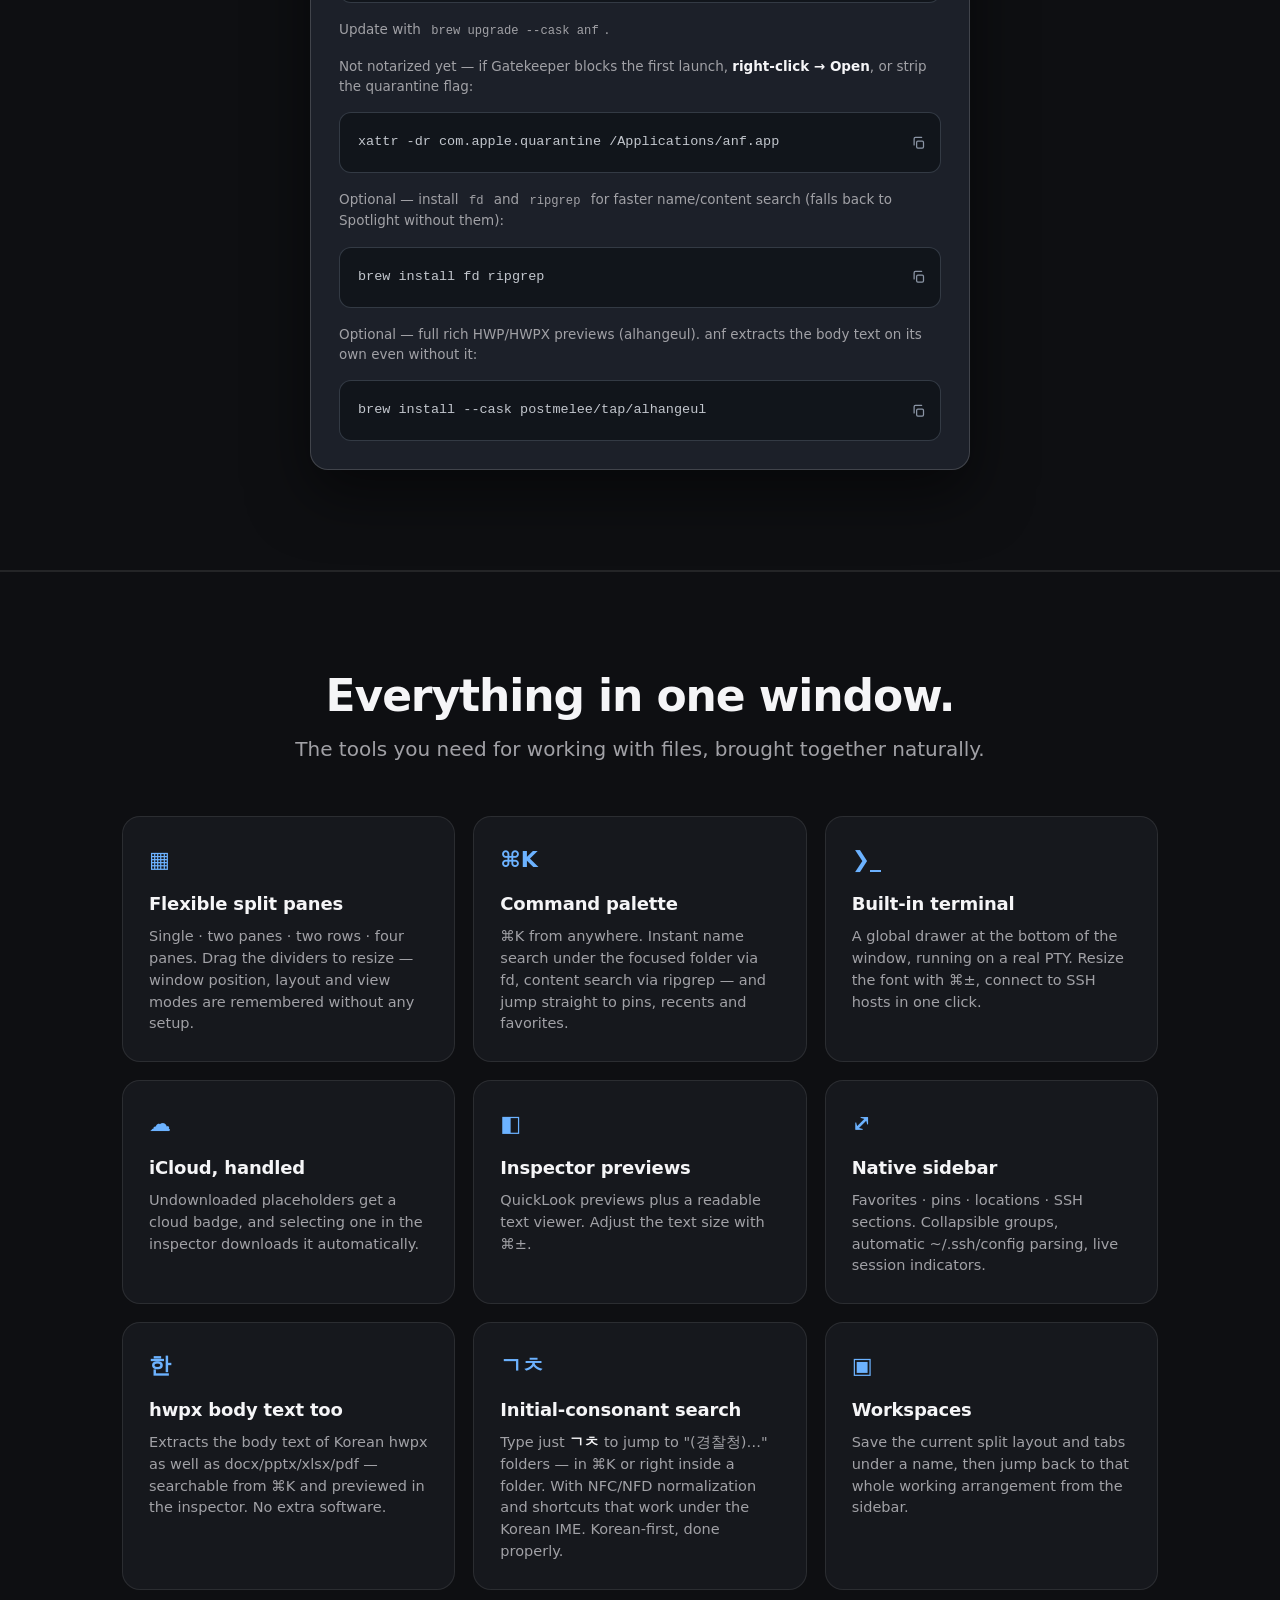
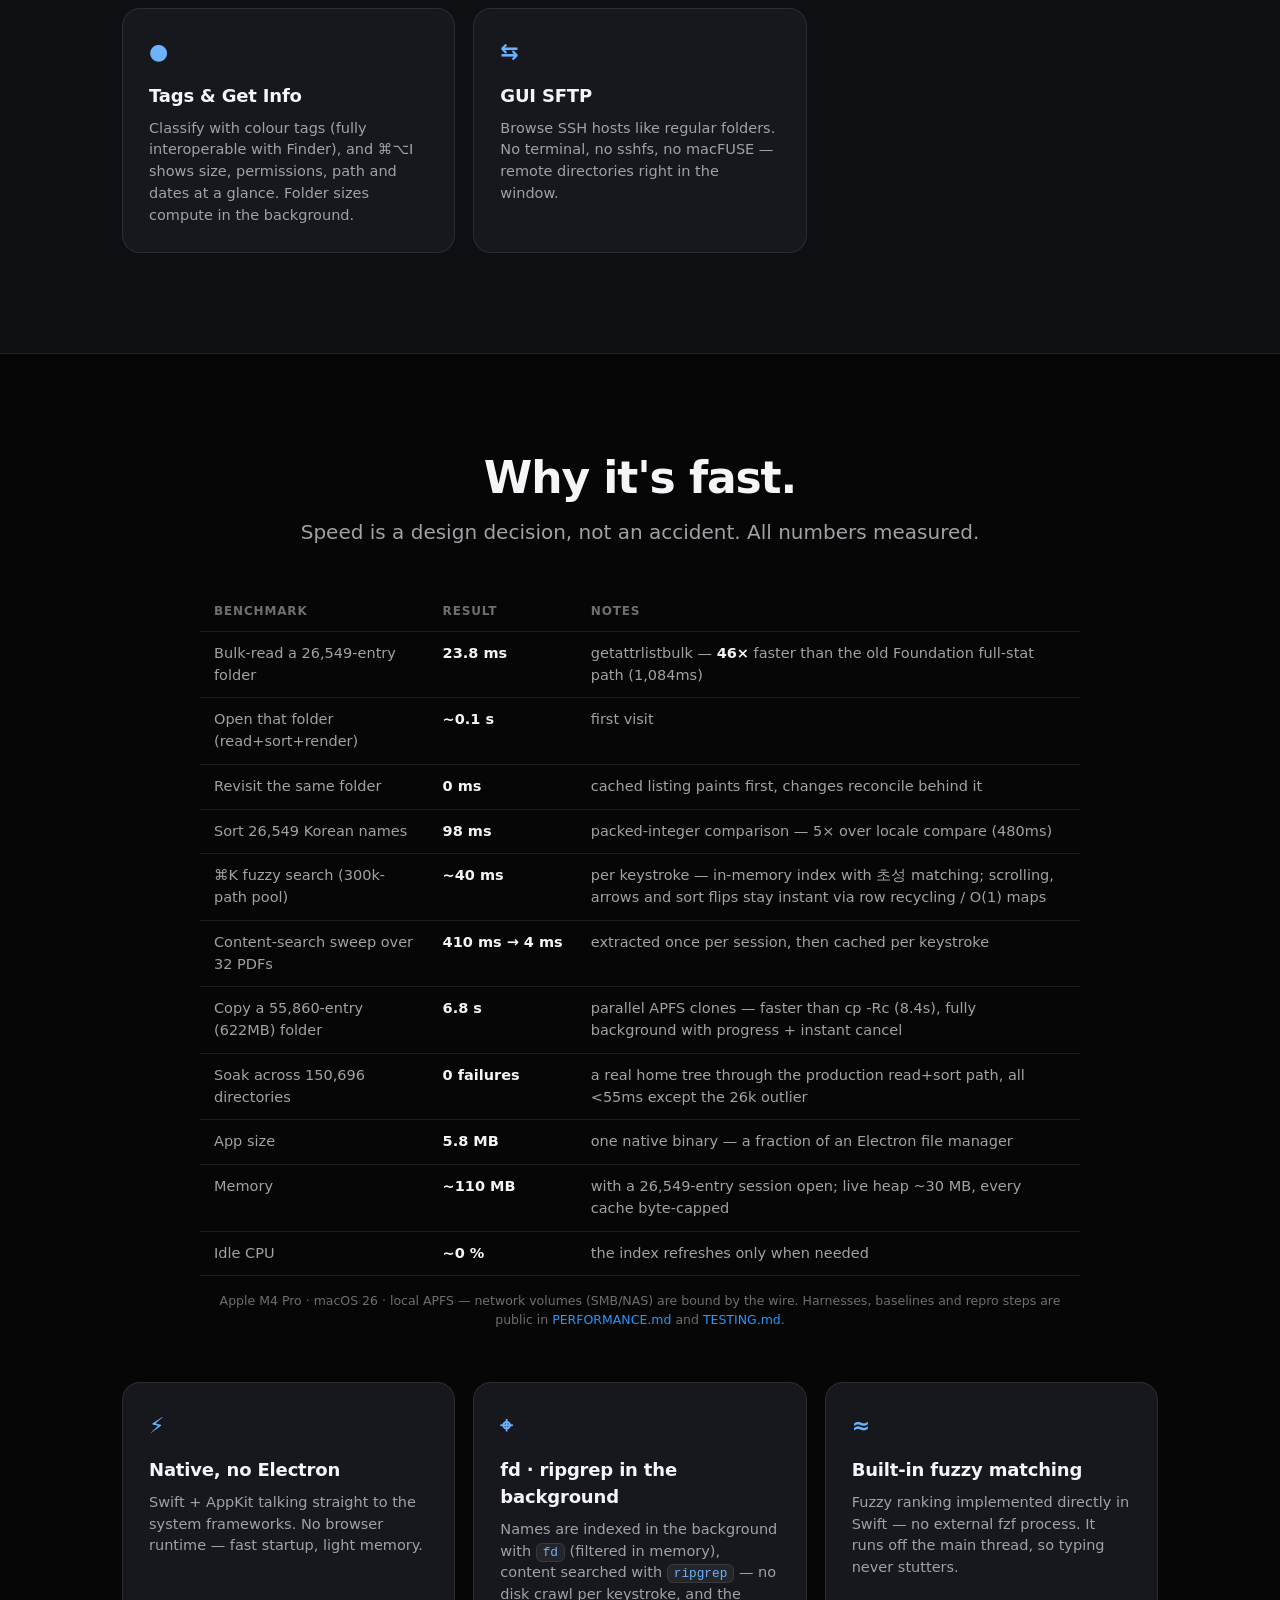
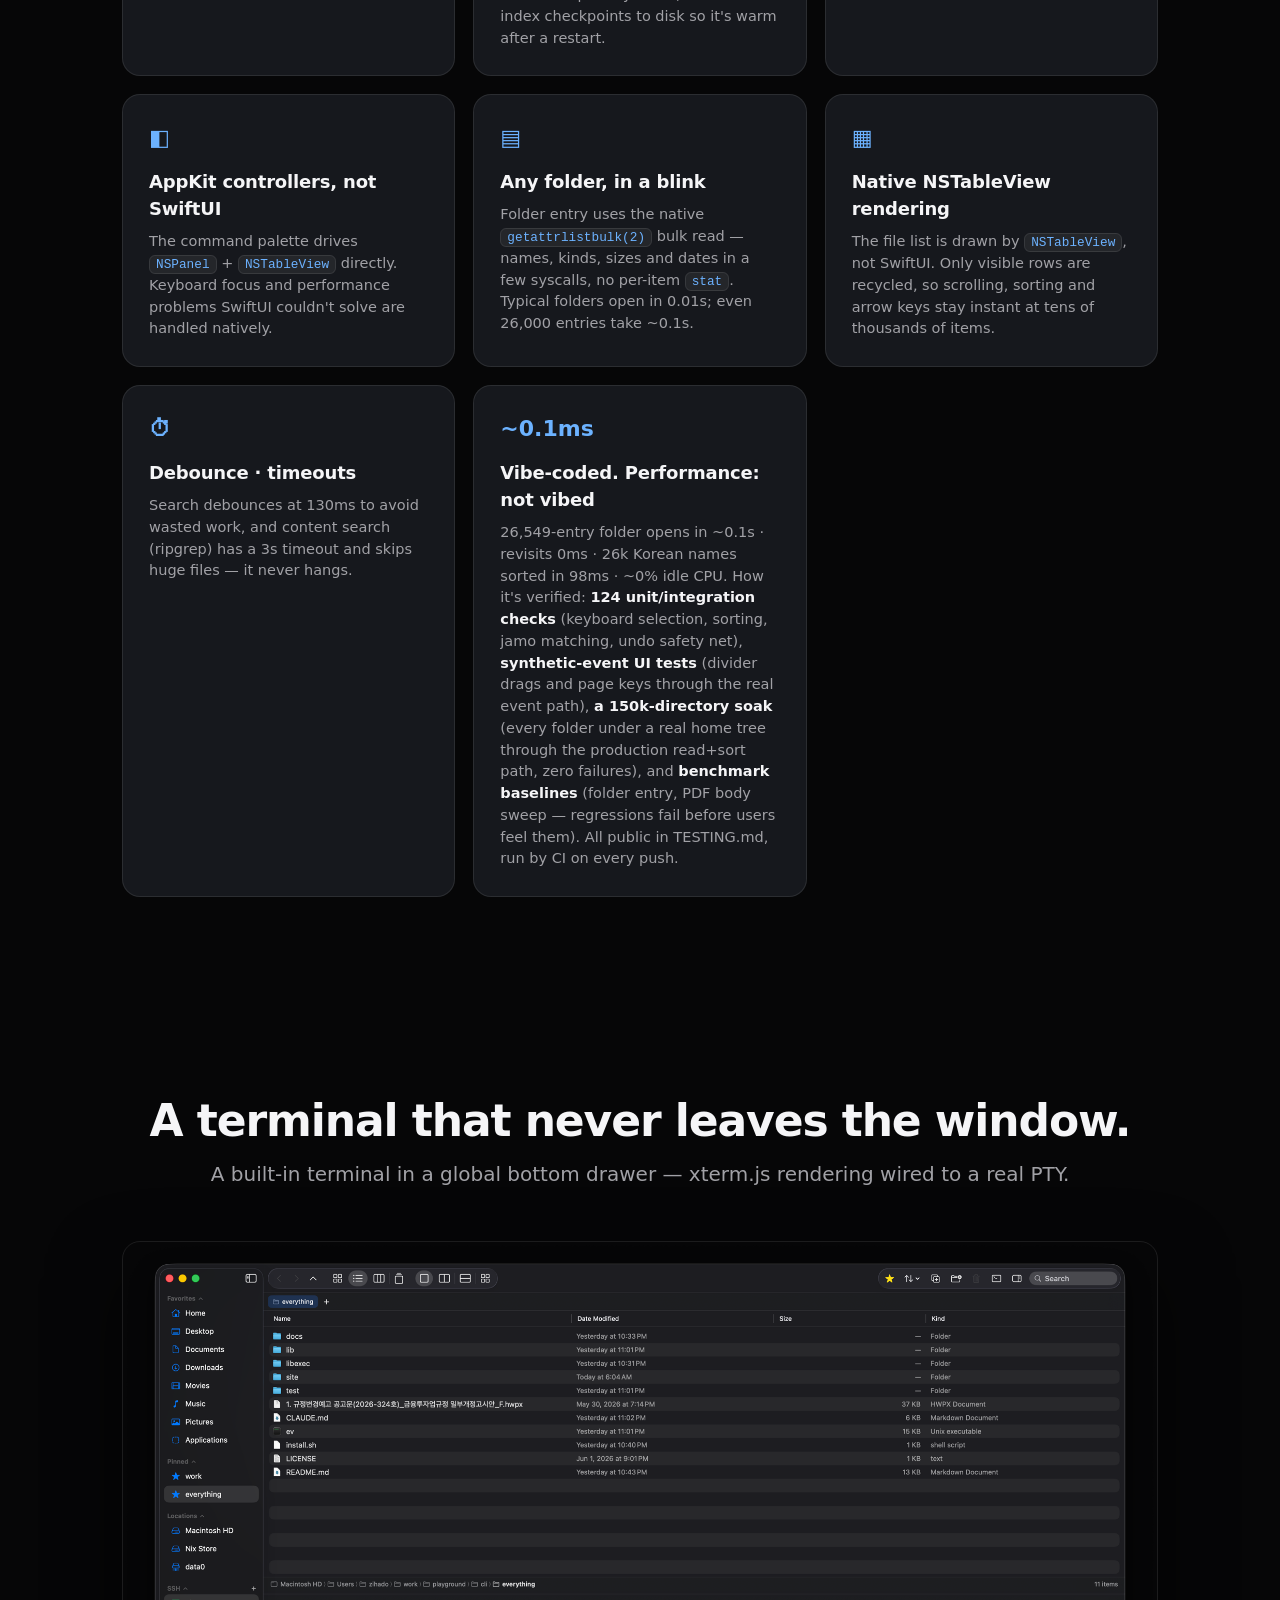
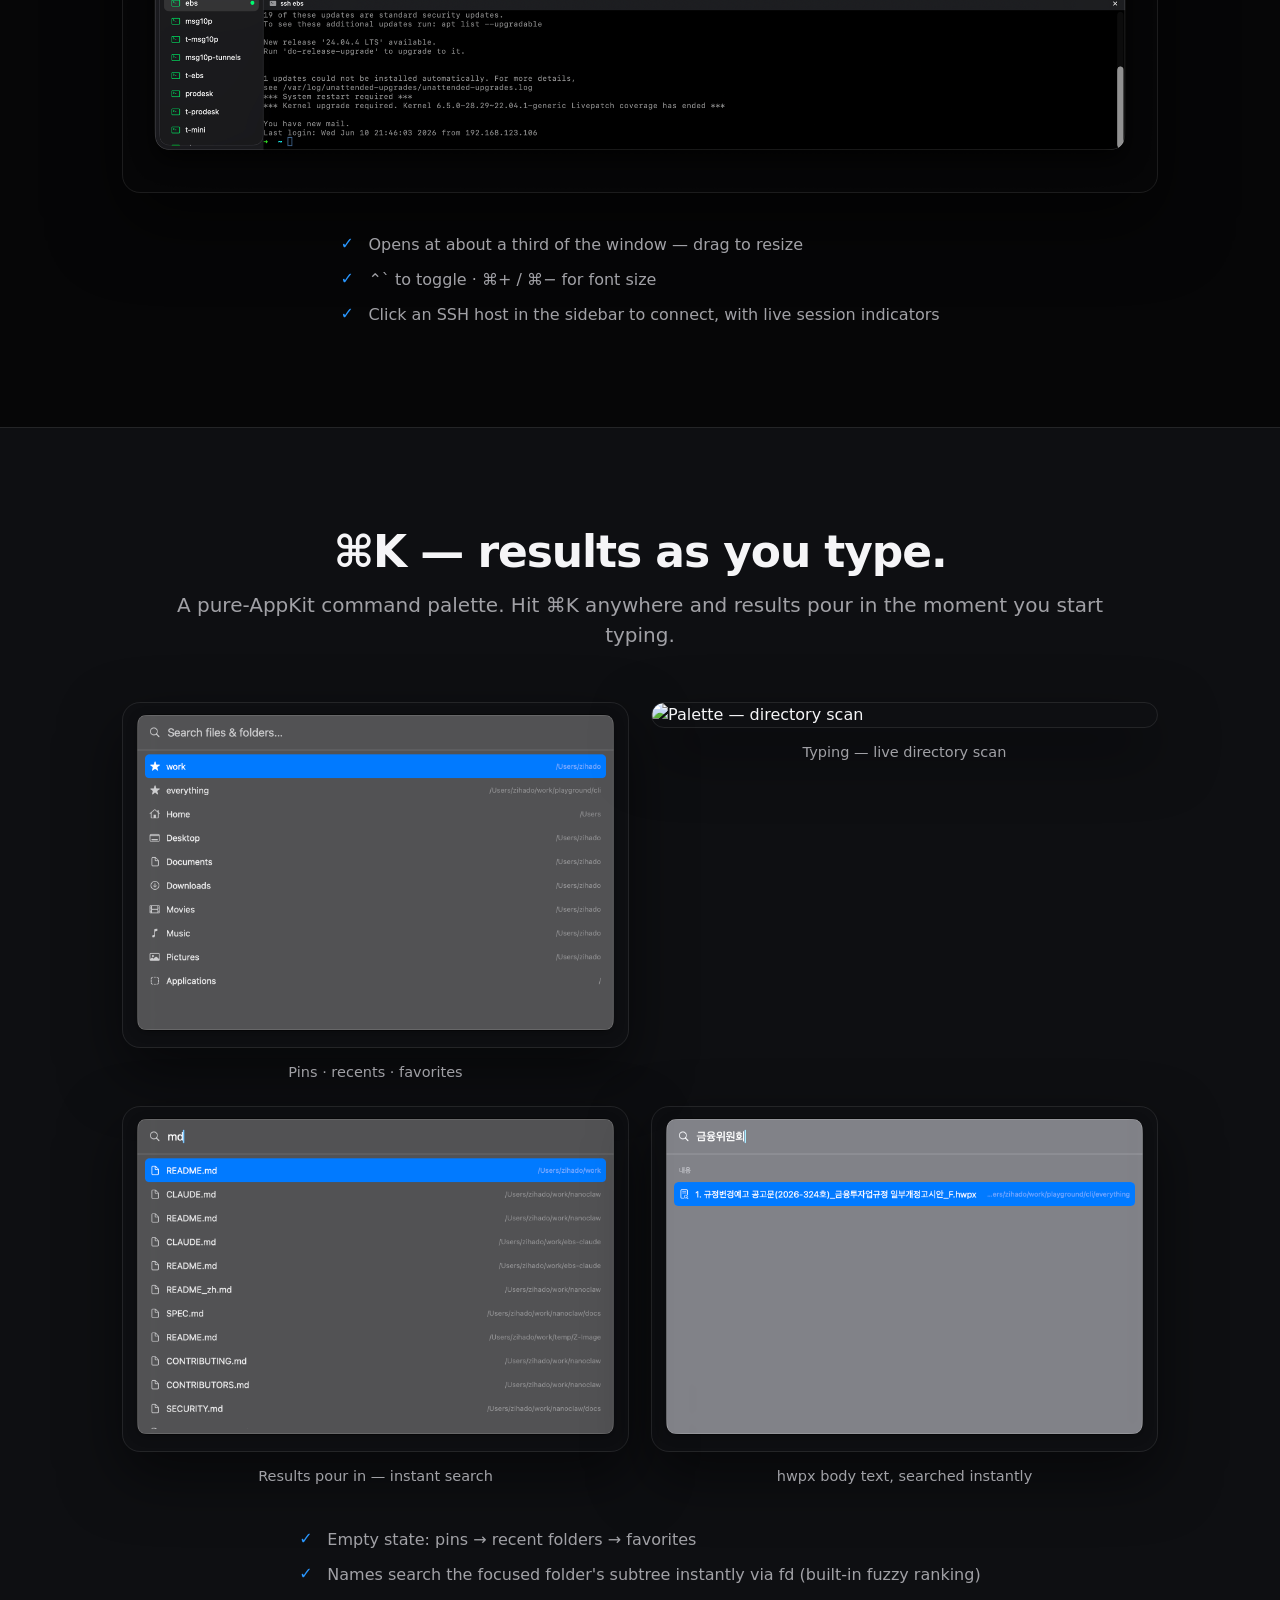
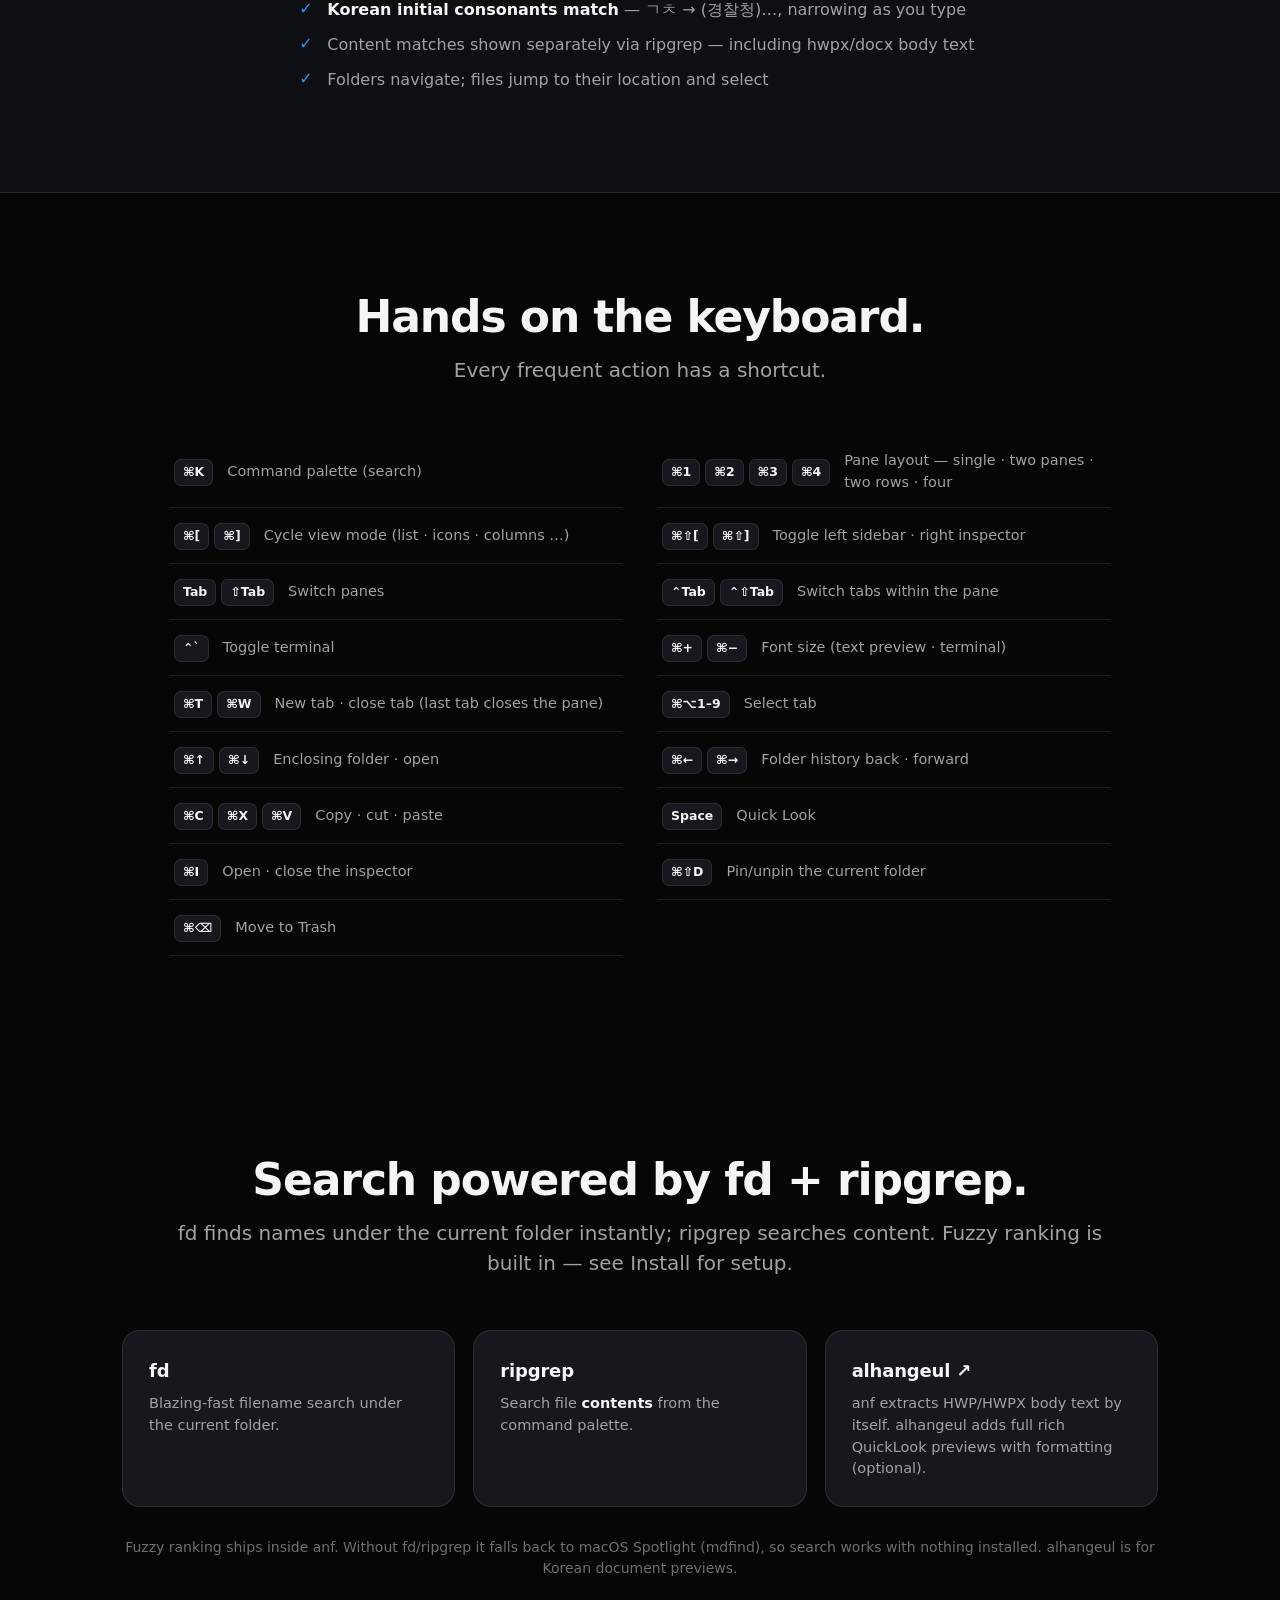
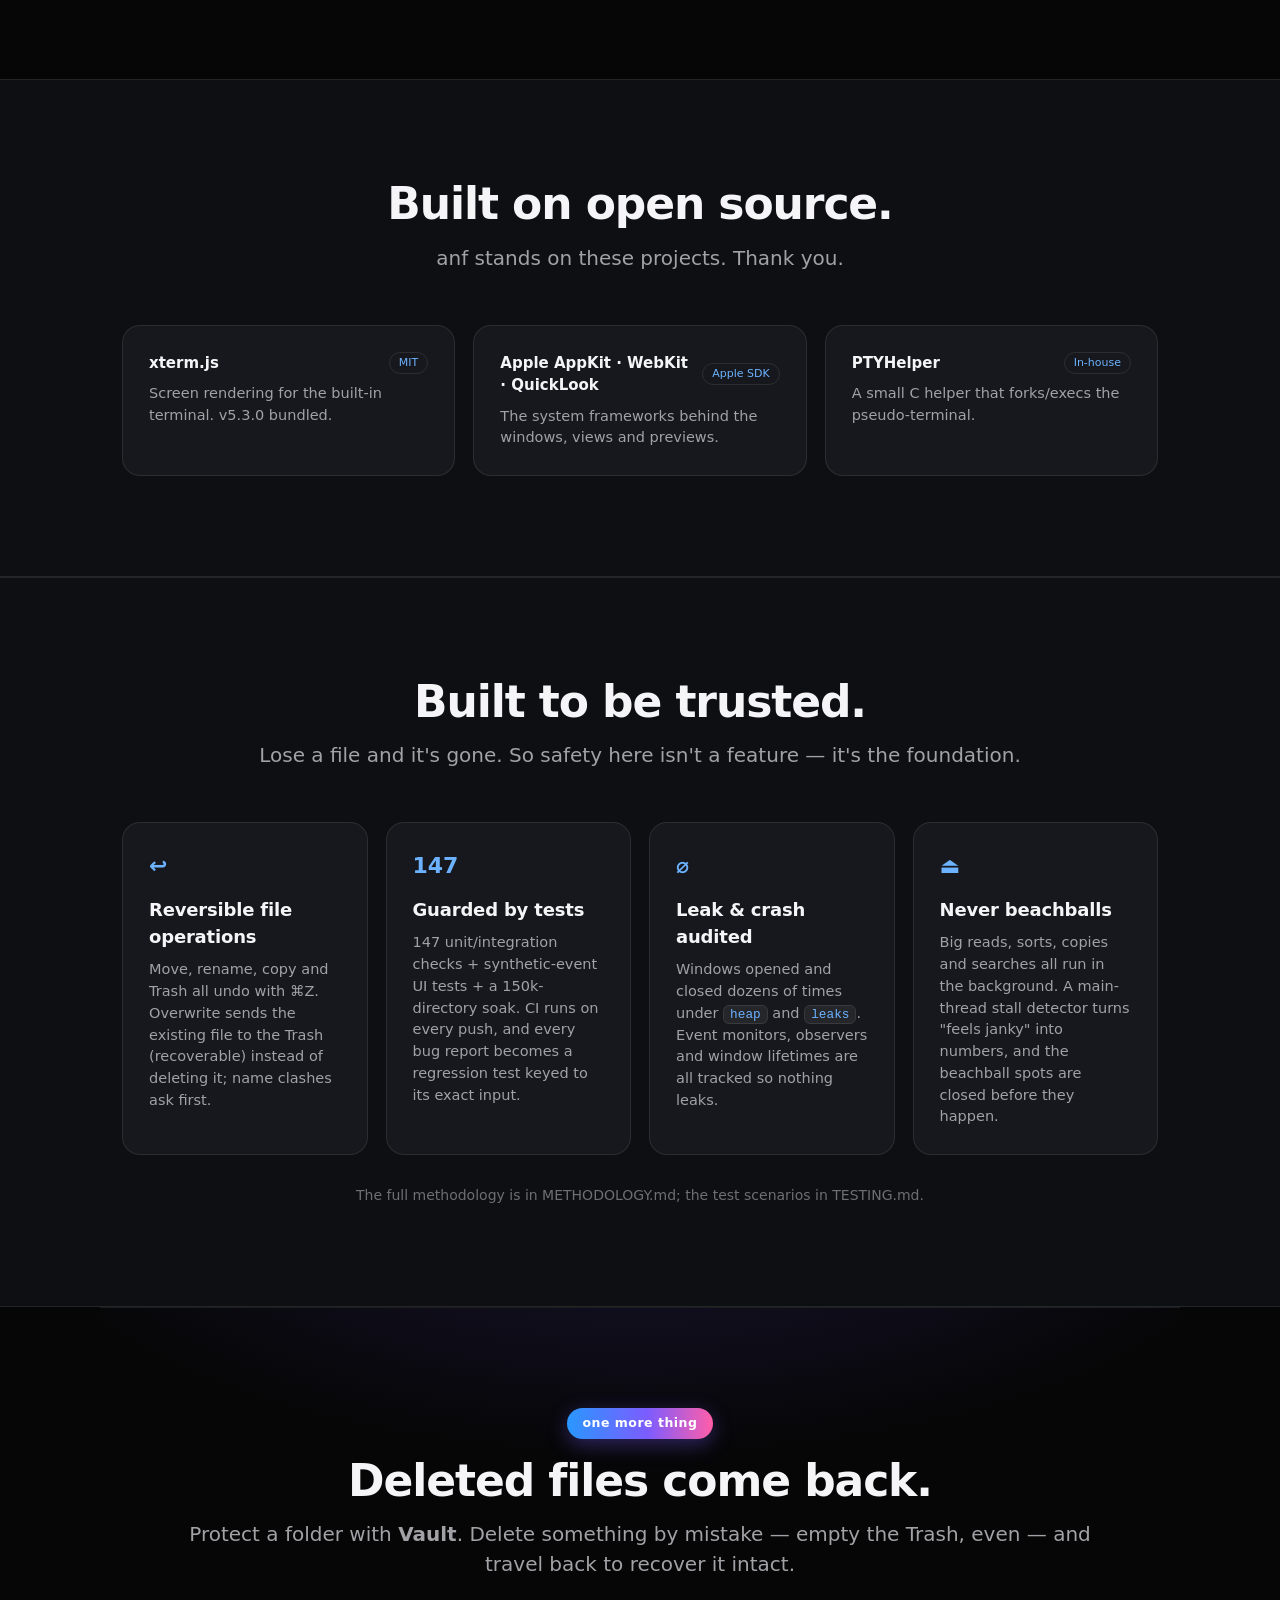
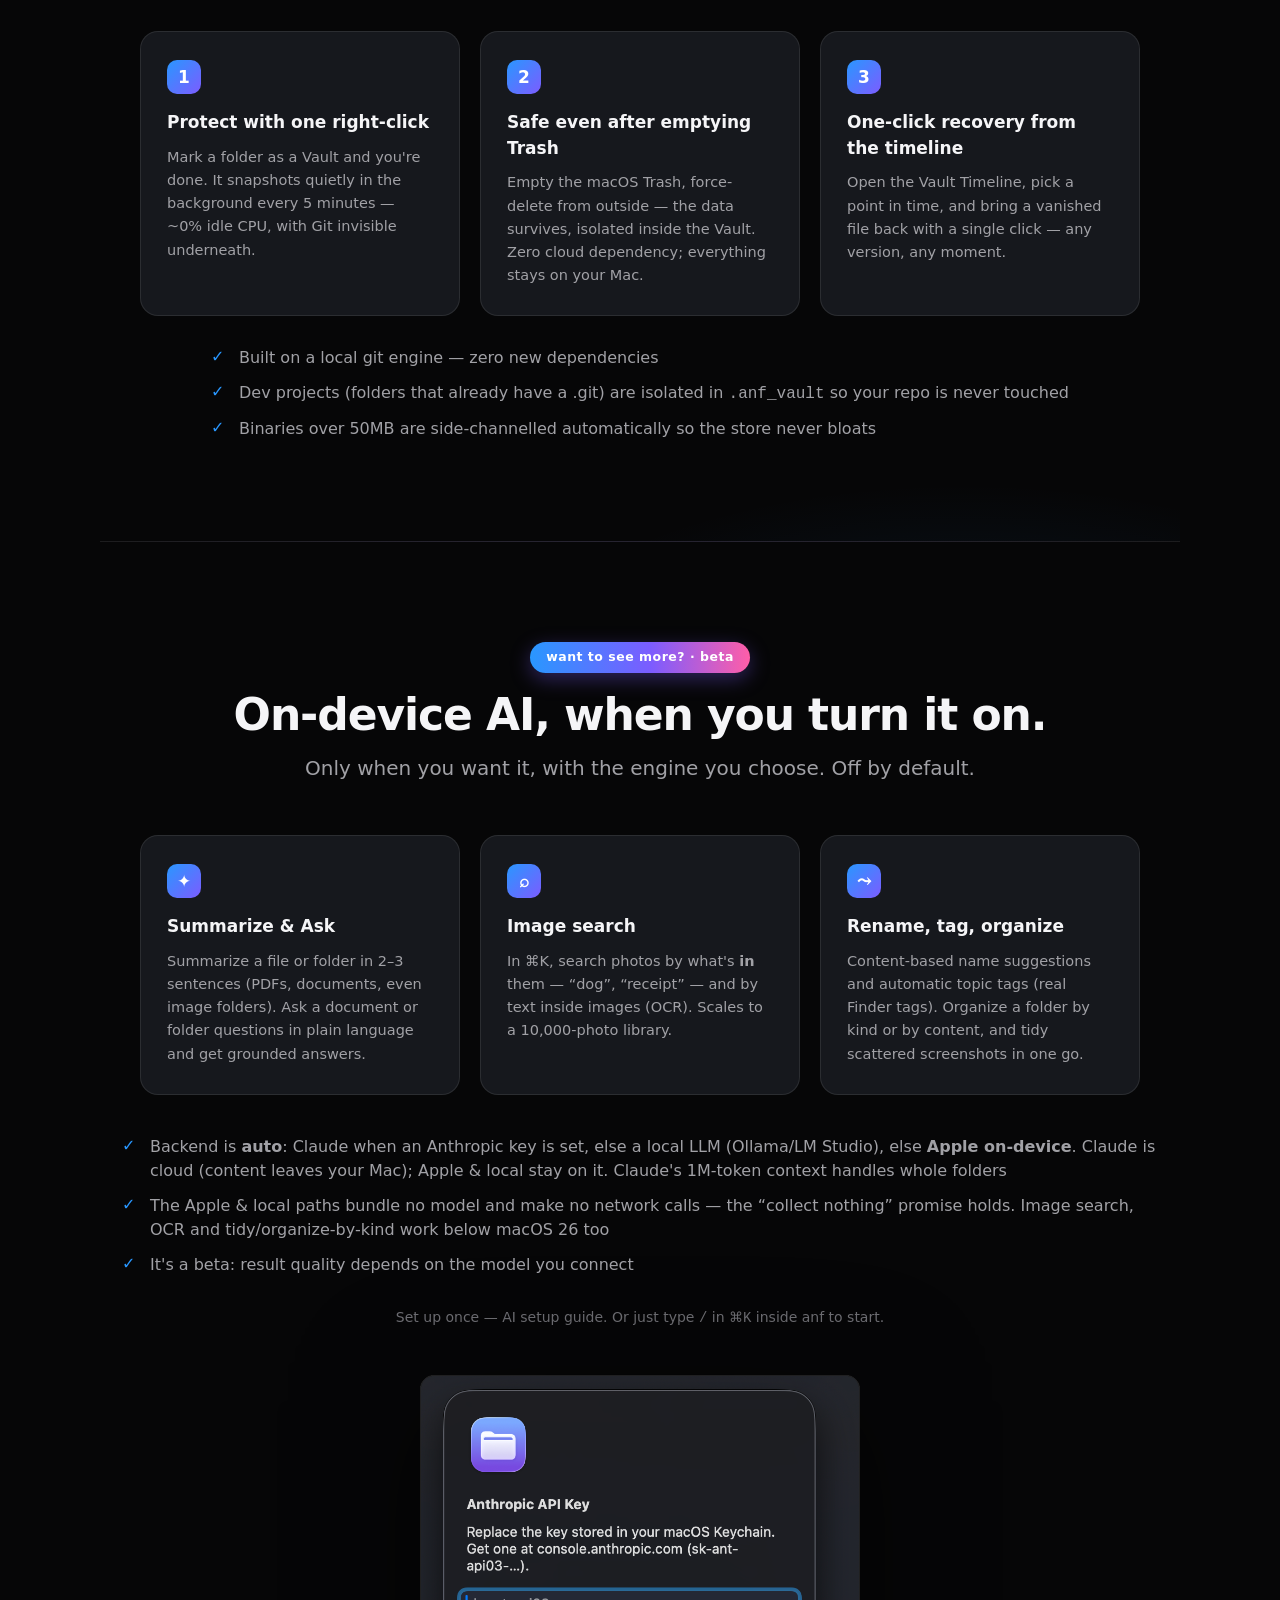
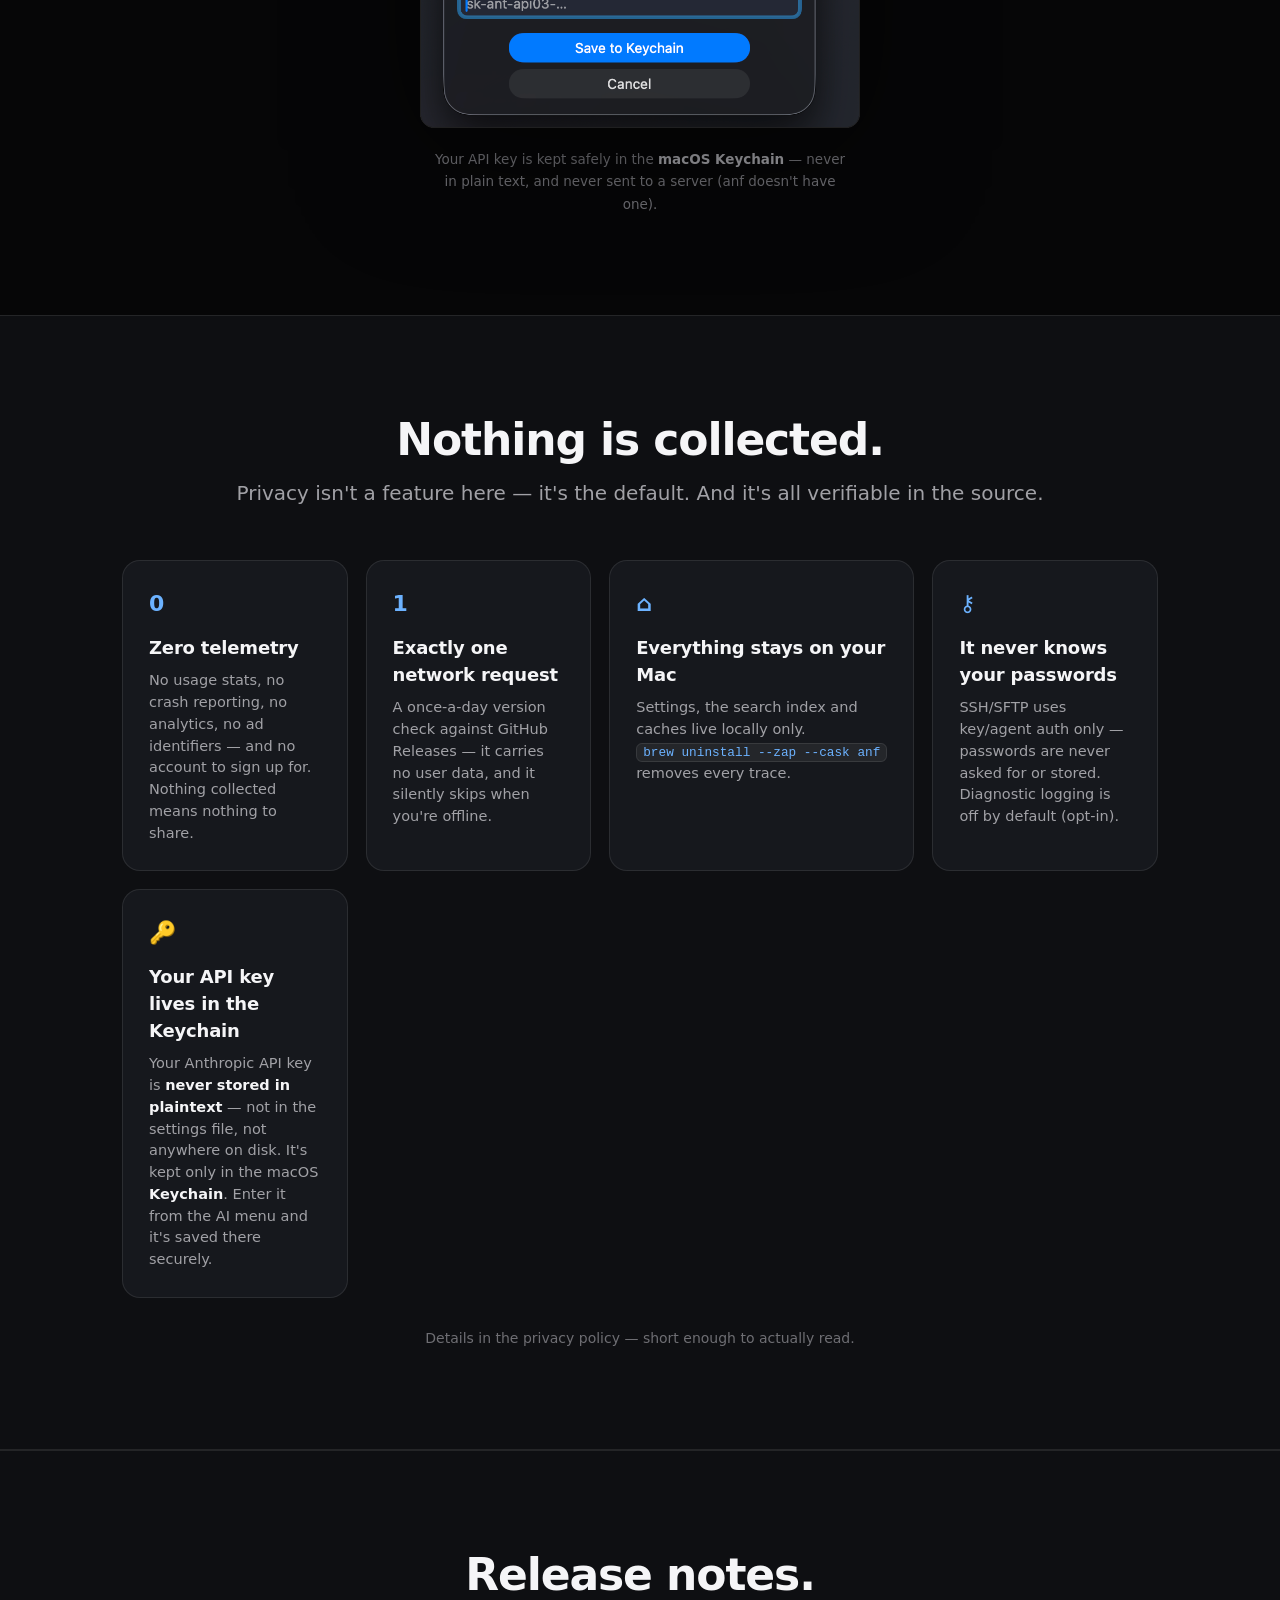
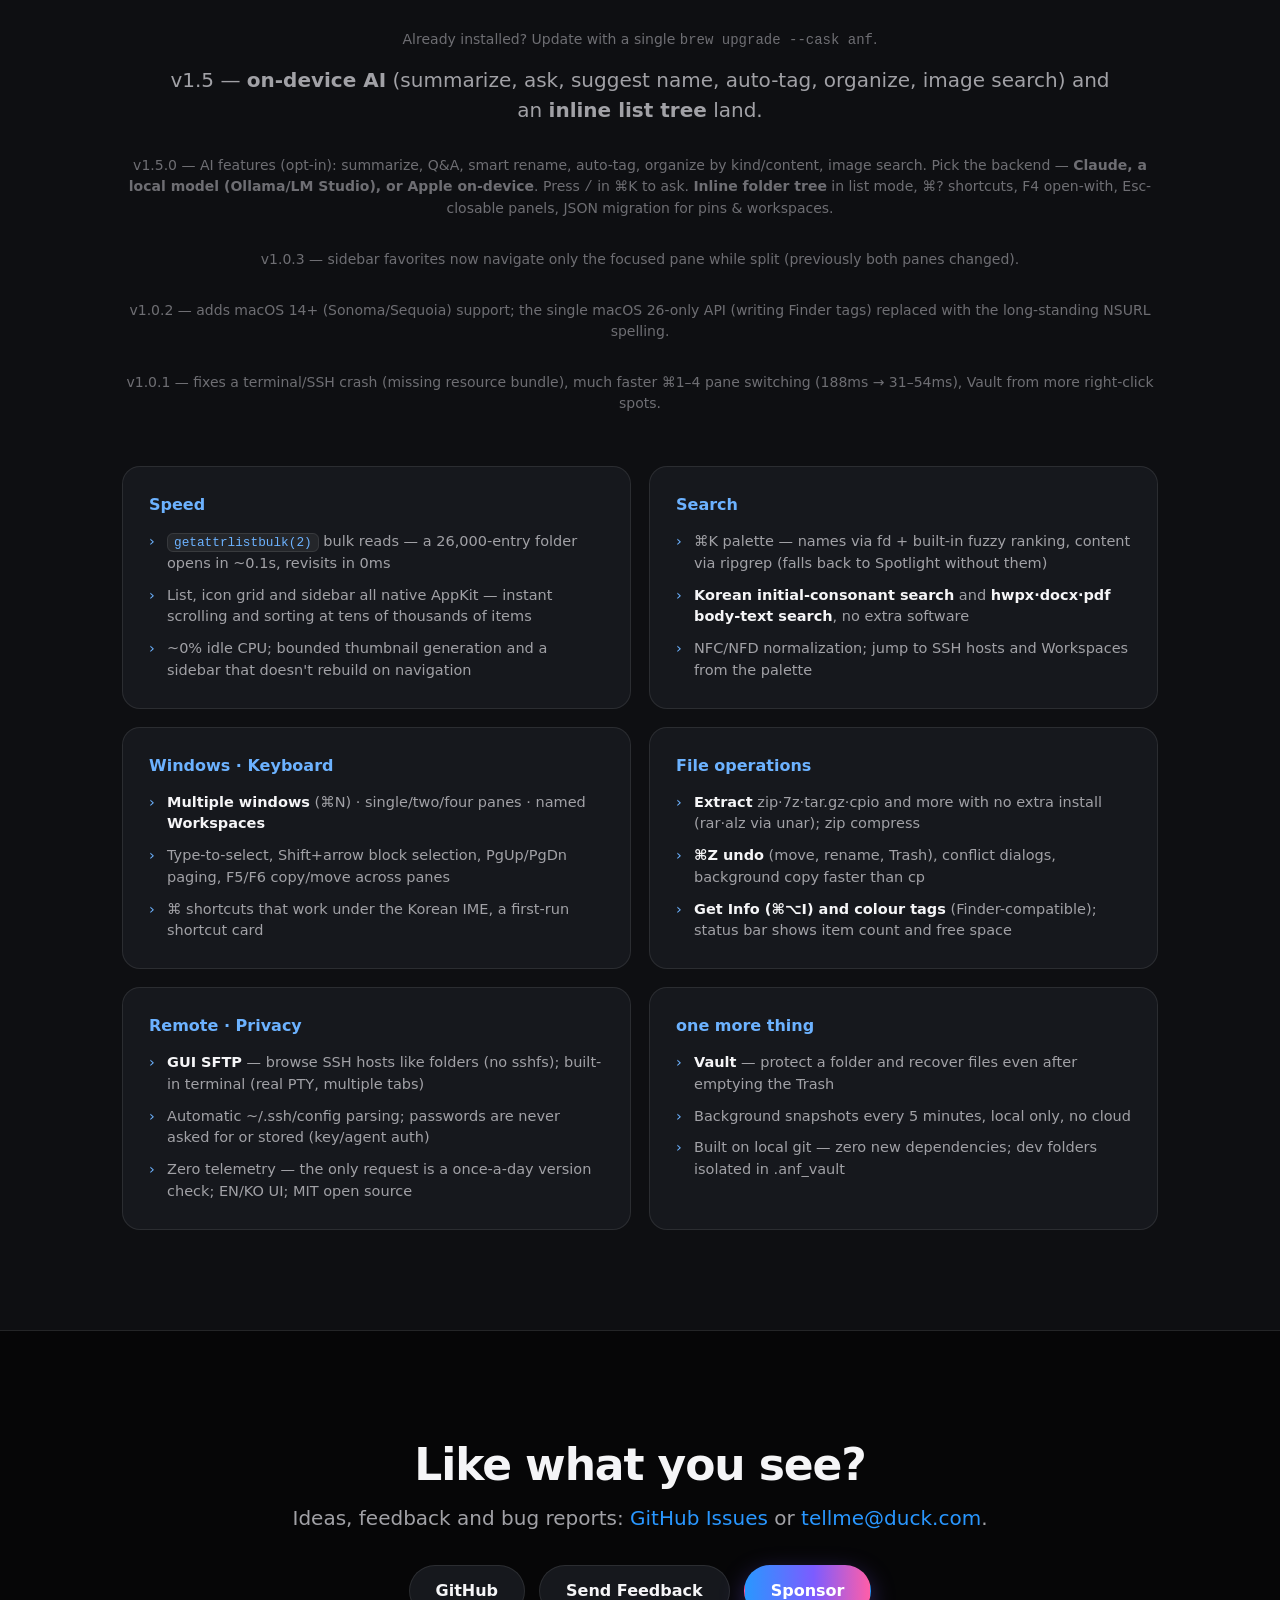
==== commit 34c1d50d: "docs(landing): show the API-key dialog with a Keychain trust caption Add a framed screenshot of anf'" ====
--- a/docs/en/index.html
+++ b/docs/en/index.html
@@ -20,7 +20,7 @@
 <meta name="theme-color" content="#060607">
 <link rel="alternate" hreflang="ko" href="https://rescenedev.github.io/anf/">
 <link rel="alternate" hreflang="en" href="https://rescenedev.github.io/anf/en/">
-<link rel="stylesheet" href="../styles.css?v=19">
+<link rel="stylesheet" href="../styles.css?v=21">
 <!-- Cloudflare Web Analytics — cookieless site analytics (NOT app telemetry; the app sends nothing). -->
 <script defer src='https://static.cloudflareinsights.com/beacon.min.js' data-cf-beacon='{"token": "1b598242e0c44f28912150f7a983687c"}'></script>
 </head>
@@ -35,7 +35,7 @@
       <a href="#release">Release Notes</a>
       <a class="nav-lang" href="../">한국어</a>
       <a class="nav-gh" href="https://github.com/rescenedev/anf" target="_blank" rel="noopener" aria-label="GitHub"><svg viewBox="0 0 24 24" width="20" height="20" fill="currentColor"><path d="M12 .5C5.37.5 0 5.87 0 12.5c0 5.3 3.44 9.8 8.21 11.39.6.11.82-.26.82-.58 0-.29-.01-1.05-.02-2.06-3.34.73-4.04-1.61-4.04-1.61-.55-1.39-1.34-1.76-1.34-1.76-1.09-.75.08-.73.08-.73 1.2.08 1.84 1.24 1.84 1.24 1.07 1.83 2.81 1.3 3.5.99.11-.78.42-1.3.76-1.6-2.67-.3-5.47-1.34-5.47-5.95 0-1.32.47-2.39 1.24-3.23-.13-.3-.54-1.53.12-3.18 0 0 1.01-.32 3.3 1.23a11.5 11.5 0 0 1 6.01 0c2.29-1.55 3.3-1.23 3.3-1.23.66 1.65.25 2.88.12 3.18.77.84 1.24 1.91 1.24 3.23 0 4.62-2.81 5.64-5.49 5.94.43.37.81 1.1.81 2.22 0 1.61-.01 2.9-.01 3.29 0 .32.21.7.82.58A12.01 12.01 0 0 0 24 12.5C24 5.87 18.63.5 12 .5z"/></svg></a>
-      <a class="nav-sponsor" href="https://ko-fi.com/seongilp" target="_blank" rel="noopener">Sponsor</a>
+      <a class="nav-sponsor" href="https://seongilp.gumroad.com/l/anf" target="_blank" rel="noopener">Sponsor</a>
     </nav>
   </div>
 </header>
@@ -44,14 +44,14 @@
 
   <!-- Hero -->
   <section class="hero">
-    <p class="eyebrow">all new finder · <span class="ver-pill">1.0</span></p>
+    <p class="eyebrow">all new finder · <span class="ver-pill">1.5</span></p>
     <h1>Finder, reforged.</h1>
     <p class="lead">Split panes, a built-in terminal, a command palette.<br>A fast, lightweight native file browser for macOS.</p>
     <div class="hero-cta">
       <a class="hero-dl is-soon" href="#install"><span class="dl-ic">⤓</span> Download — coming soon</a>
     </div>
     <p class="hero-hint">The signed .dmg is on the way — for now, <a href="#install">install with Homebrew</a>.</p>
-    <p class="hero-specs">A featherweight native single binary · <strong>just 3.4&thinsp;MB</strong> · zero telemetry · open source</p>
+    <p class="hero-specs">A featherweight native single binary · <strong>just 5.8&thinsp;MB</strong> · zero telemetry · open source</p>
     <div class="carousel">
       <div class="car-frames">
         <figure class="car-frame active"><img src="../assets/layout-single.png?v=2" alt="Single pane layout" loading="eager"></figure>
@@ -168,7 +168,7 @@
         <tr><td>Content-search sweep over 32 PDFs</td><td class="num">410 ms → 4 ms</td><td>extracted once per session, then cached per keystroke</td></tr>
         <tr><td>Copy a 55,860-entry (622MB) folder</td><td class="num">6.8 s</td><td>parallel APFS clones — faster than cp -Rc (8.4s), fully background with progress + instant cancel</td></tr>
         <tr><td>Soak across 150,696 directories</td><td class="num">0 failures</td><td>a real home tree through the production read+sort path, all &lt;55ms except the 26k outlier</td></tr>
-        <tr><td>App size</td><td class="num">3.4 MB</td><td>one native binary — ~1/50th of an Electron file manager</td></tr>
+        <tr><td>App size</td><td class="num">5.8 MB</td><td>one native binary — a fraction of an Electron file manager</td></tr>
         <tr><td>Memory</td><td class="num">~110 MB</td><td>with a 26,549-entry session open; live heap ~30 MB, every cache byte-capped</td></tr>
         <tr><td>Idle CPU</td><td class="num">~0 %</td><td>the index refreshes only when needed</td></tr>
       </tbody>
@@ -393,7 +393,7 @@
       </div>
     </div>
     <ul class="ticks centered-list">
-      <li>Built on a local git engine — zero new dependencies, the bundle stays 3.4MB</li>
+      <li>Built on a local git engine — zero new dependencies</li>
       <li>Dev projects (folders that already have a .git) are isolated in <code>.anf_vault</code> so your repo is never touched</li>
       <li>Binaries over 50MB are side-channelled automatically so the store never bloats</li>
     </ul>
@@ -403,7 +403,7 @@
   <section id="ai" class="showcase">
     <div class="vault-badge">want to see more? · beta</div>
     <h2 class="centered">On-device AI, when you turn it on.</h2>
-    <p class="sub centered">Off by default. Fastest path — set <code>"aiFeatures": true</code> and paste an <b>Anthropic key</b> in Settings (<code>⌘,</code>), and it runs on <b>Claude</b>. Prefer on-device? Choose <b>Apple</b> or a <b>local LLM</b> instead.</p>
+    <p class="sub centered">Only when you want it, with the engine you choose. Off by default.</p>
     <div class="vault-grid">
       <div class="vault-step">
         <div class="vault-num">✦</div>
@@ -427,6 +427,10 @@
       <li>It's a beta: result quality depends on the model you connect</li>
     </ul>
     <p class="note centered">Set up once — <a href="ai.html">AI setup guide</a>. Or just type <code>/</code> in <code>⌘K</code> inside anf to start.</p>
+    <figure class="keyshot">
+      <img src="../assets/ai-keychain.png" alt="anf's Anthropic API key dialog — stored in the macOS Keychain" loading="lazy">
+      <figcaption>Your API key is kept safely in the <b>macOS Keychain</b> — never in plain text, and never sent to a server (anf doesn't have one).</figcaption>
+    </figure>
   </section>
 
   <!-- Privacy -->
@@ -455,6 +459,11 @@
           <h3>It never knows your passwords</h3>
           <p>SSH/SFTP uses key/agent auth only — passwords are never asked for or stored. Diagnostic logging is off by default (opt-in).</p>
         </div>
+        <div class="tile">
+          <div class="ic">🔑</div>
+          <h3>Your API key lives in the Keychain</h3>
+          <p>Your Anthropic API key is <strong>never stored in plaintext</strong> — not in the settings file, not anywhere on disk. It's kept only in the macOS <strong>Keychain</strong>. Enter it from the AI menu and it's saved there securely.</p>
+        </div>
       </div>
       <p class="note centered">Details in the <a href="privacy.html">privacy policy</a> — short enough to actually read.</p>
     </div>
@@ -465,7 +474,8 @@
     <div class="band-inner">
       <h2 class="centered">Release notes.</h2>
       <p class="note centered">Already installed? Update with a single <code>brew upgrade --cask anf</code>.</p>
-      <p class="sub centered">v1.0 — first public release. The fastest native file browser for macOS.</p>
+      <p class="sub centered">v1.5 — <b>on-device AI</b> (summarize, ask, suggest name, auto-tag, organize, image search) and an <b>inline list tree</b> land.</p>
+      <p class="note centered">v1.5.0 — AI features (opt-in): summarize, Q&amp;A, smart rename, auto-tag, organize by kind/content, image search. Pick the backend — <b>Claude, a local model (Ollama/LM Studio), or Apple on-device</b>. Press <code>/</code> in ⌘K to ask. <b>Inline folder tree</b> in list mode, ⌘? shortcuts, F4 open-with, Esc-closable panels, JSON migration for pins &amp; workspaces.</p>
       <p class="note centered">v1.0.3 — sidebar favorites now navigate only the focused pane while split (previously both panes changed).</p>
       <p class="note centered">v1.0.2 — adds macOS 14+ (Sonoma/Sequoia) support; the single macOS 26-only API (writing Finder tags) replaced with the long-standing NSURL spelling.</p>
       <p class="note centered">v1.0.1 — fixes a terminal/SSH crash (missing resource bundle), much faster ⌘1–4 pane switching (188ms → 31–54ms), Vault from more right-click spots.</p>
@@ -529,7 +539,7 @@
     <div class="cta">
       <a class="btn" href="https://github.com/rescenedev/anf" target="_blank" rel="noopener">GitHub</a>
       <a class="btn" href="mailto:tellme@duck.com?subject=anf%20feedback">Send Feedback</a>
-      <a class="btn sponsor" href="https://ko-fi.com/seongilp" target="_blank" rel="noopener">Sponsor</a>
+      <a class="btn sponsor" href="https://seongilp.gumroad.com/l/anf" target="_blank" rel="noopener">Sponsor</a>
     </div>
   </section>
 
--- a/docs/styles.css
+++ b/docs/styles.css
@@ -132,9 +132,19 @@
 }
 .car-frame.active { opacity: 1; pointer-events: auto; }
 .car-frame img {
-  width: 100%; border-radius: var(--radius); border: 1px solid var(--line);
+  width: 100%; border-radius: var(--radius);
   box-shadow: 0 40px 100px rgba(0,0,0,.6);
 }
+
+/* Framed screenshot (e.g. the AI key dialog) — PNG already has rounded
+   corners + a hairline border, so use drop-shadow to follow the alpha. */
+.keyshot { max-width: 440px; margin: 46px auto 0; }
+.keyshot img { width: 100%; display: block; filter: drop-shadow(0 24px 60px rgba(0,0,0,.5)); }
+.keyshot figcaption {
+  max-width: 420px; margin: 20px auto 0; text-align: center;
+  color: var(--txt-faint); font-size: 13.5px; line-height: 1.65;
+}
+.keyshot figcaption b { color: var(--txt-dim); }
 /* Grid (not wrap) so the 4 layout buttons fall into even rows — 4, then 2+2,
    then 1·1·1·1 — never an uneven 3+1 break. */
 .dots {
@@ -420,7 +430,7 @@
   border-block: 1px solid var(--line);
 }
 .vault-badge {
-  display: inline-block; margin: 0 auto 18px; padding: 6px 16px; border-radius: 999px;
+  display: block; width: fit-content; margin: 0 auto 18px; padding: 6px 16px; border-radius: 999px;
   font-size: 12.5px; font-weight: 700; letter-spacing: .04em; color: #fff;
   background: linear-gradient(90deg, #2997ff, #7c5cff 55%, #ff5ea8);
   box-shadow: 0 6px 20px rgba(124,92,255,.35);
@@ -491,6 +501,10 @@
 }
 .hero-dl:hover { filter: brightness(1.07); transform: translateY(-1px); }
 .hero-dl .dl-ic { font-size: 18px; }
+.hero-dl.is-soon { filter: grayscale(.35) brightness(.92); }
+.hero-hint { margin-top: 12px; font-size: 13.5px; color: var(--txt-faint); }
+.hero-hint a { color: var(--txt-dim); text-decoration: underline; text-underline-offset: 2px; }
+.hero-hint a:hover { color: var(--txt); }
 .hero-specs {
   margin-top: 18px; font-size: 14px; color: var(--txt-faint);
   letter-spacing: .01em;
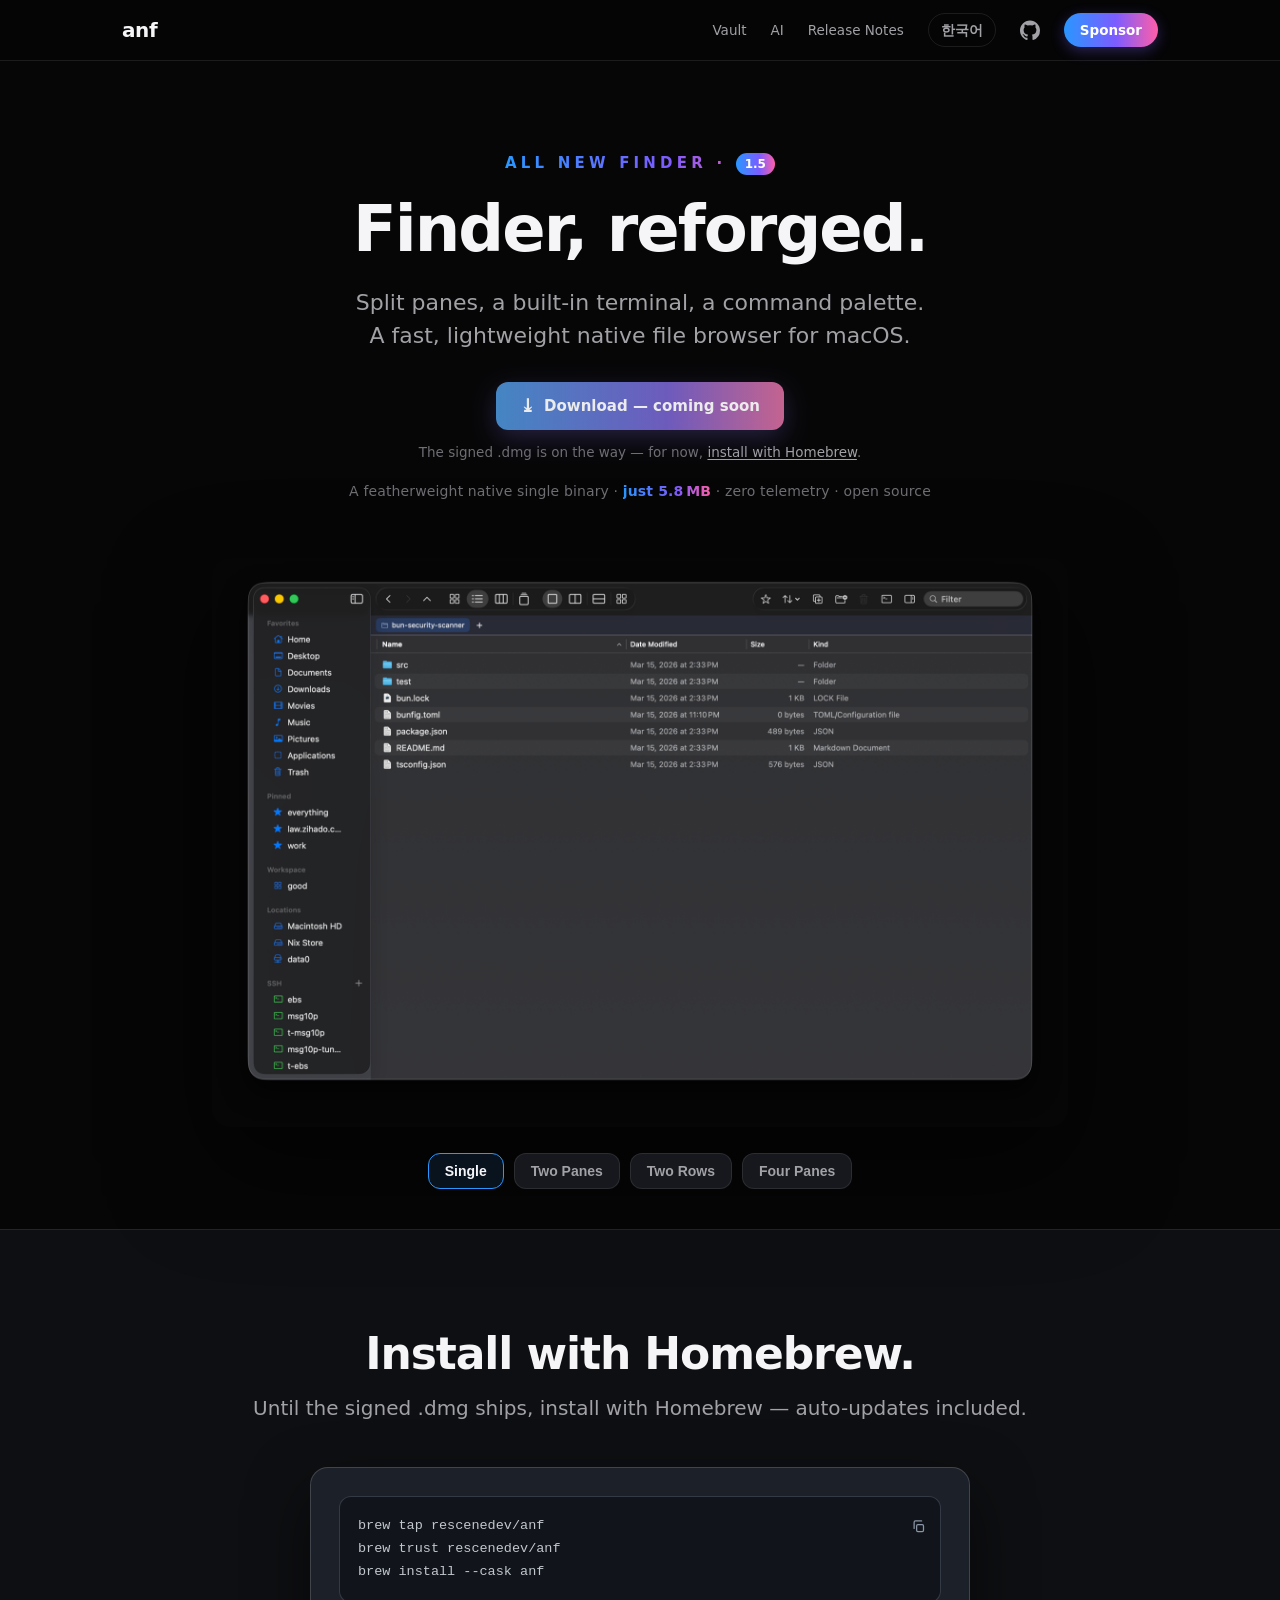
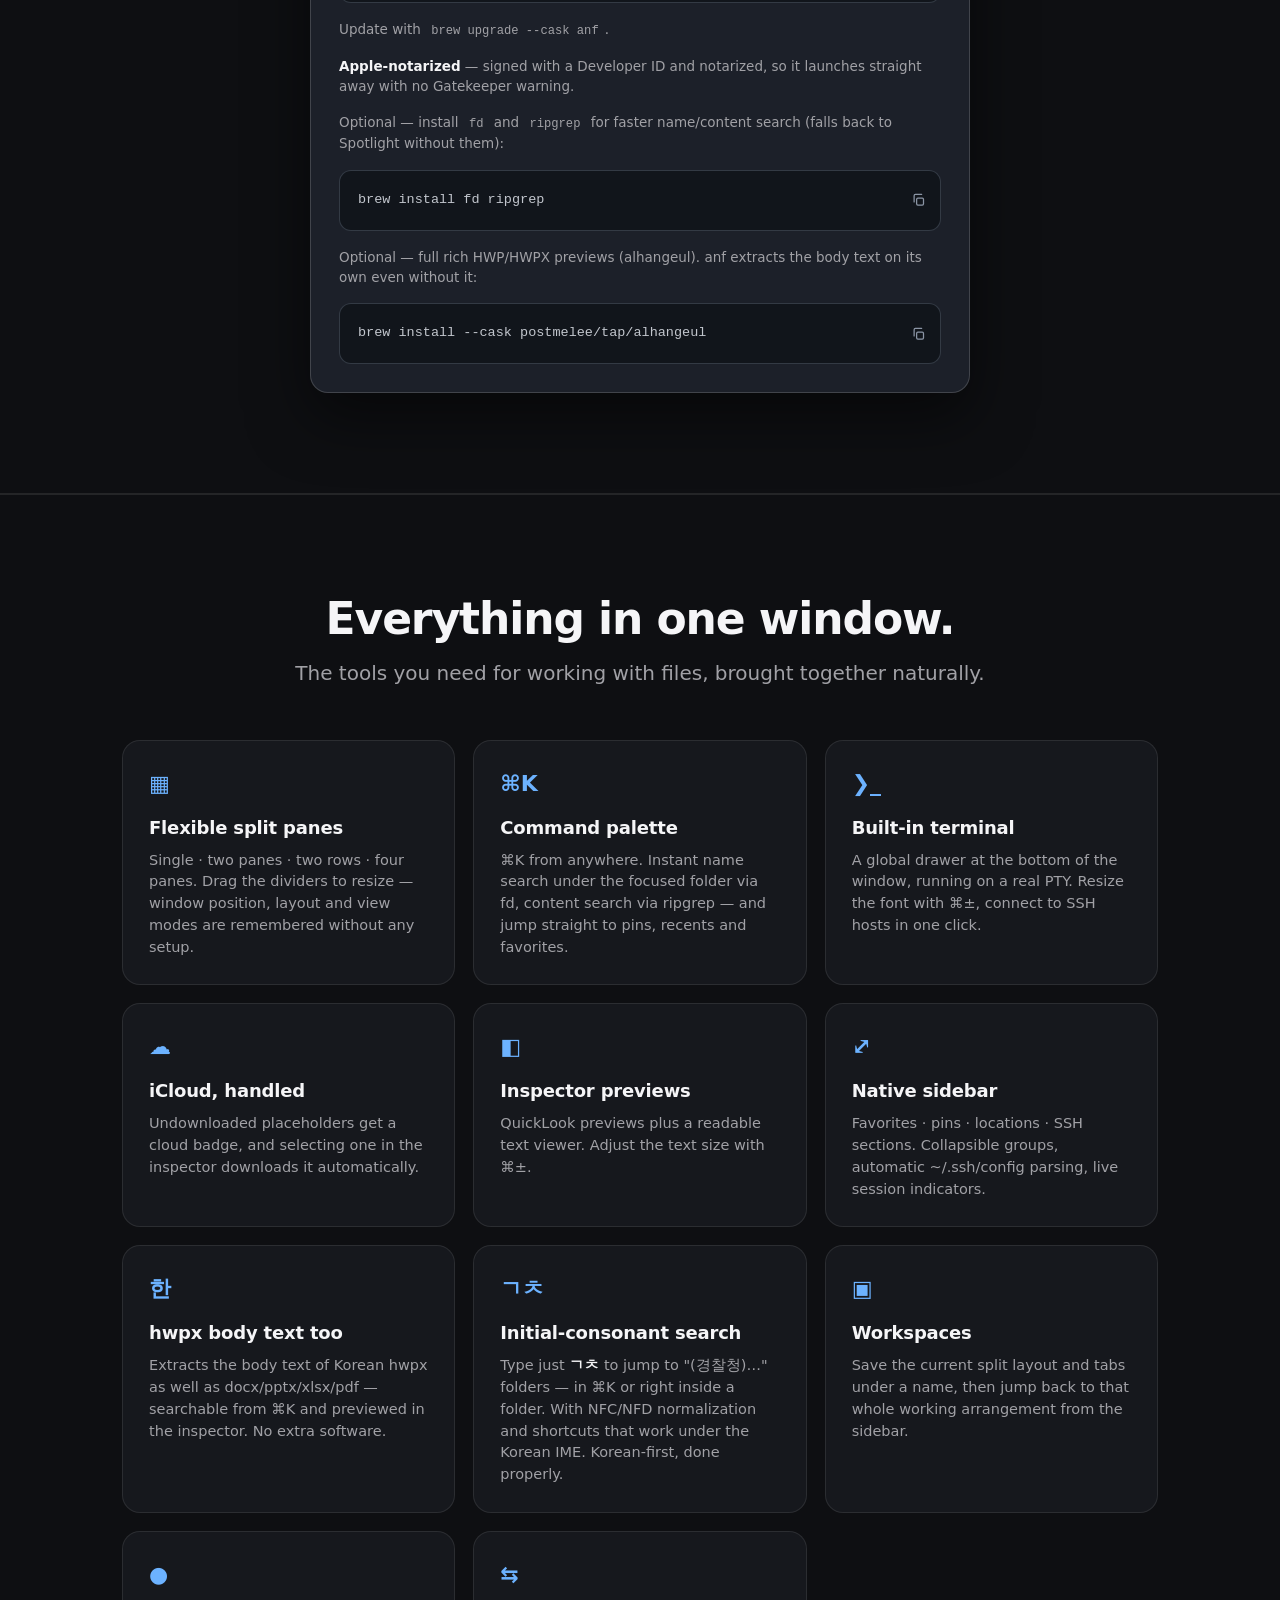
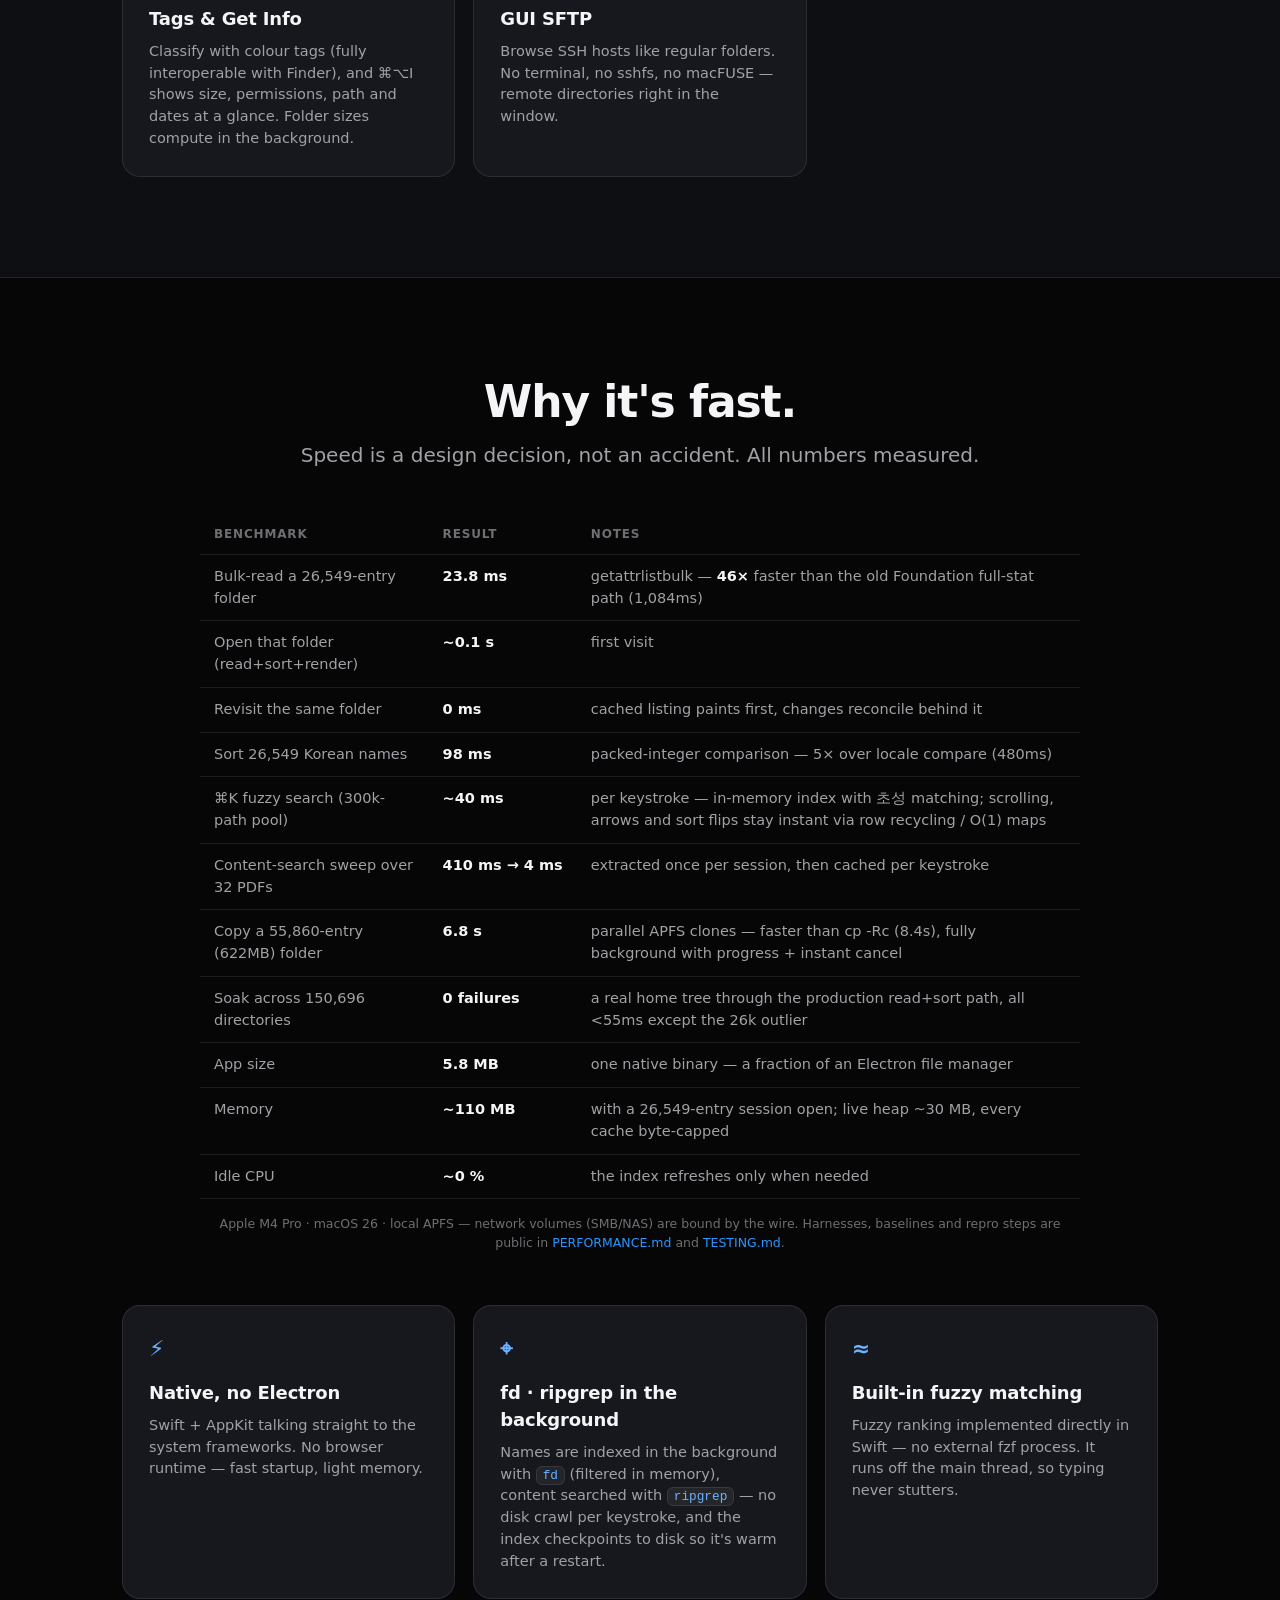
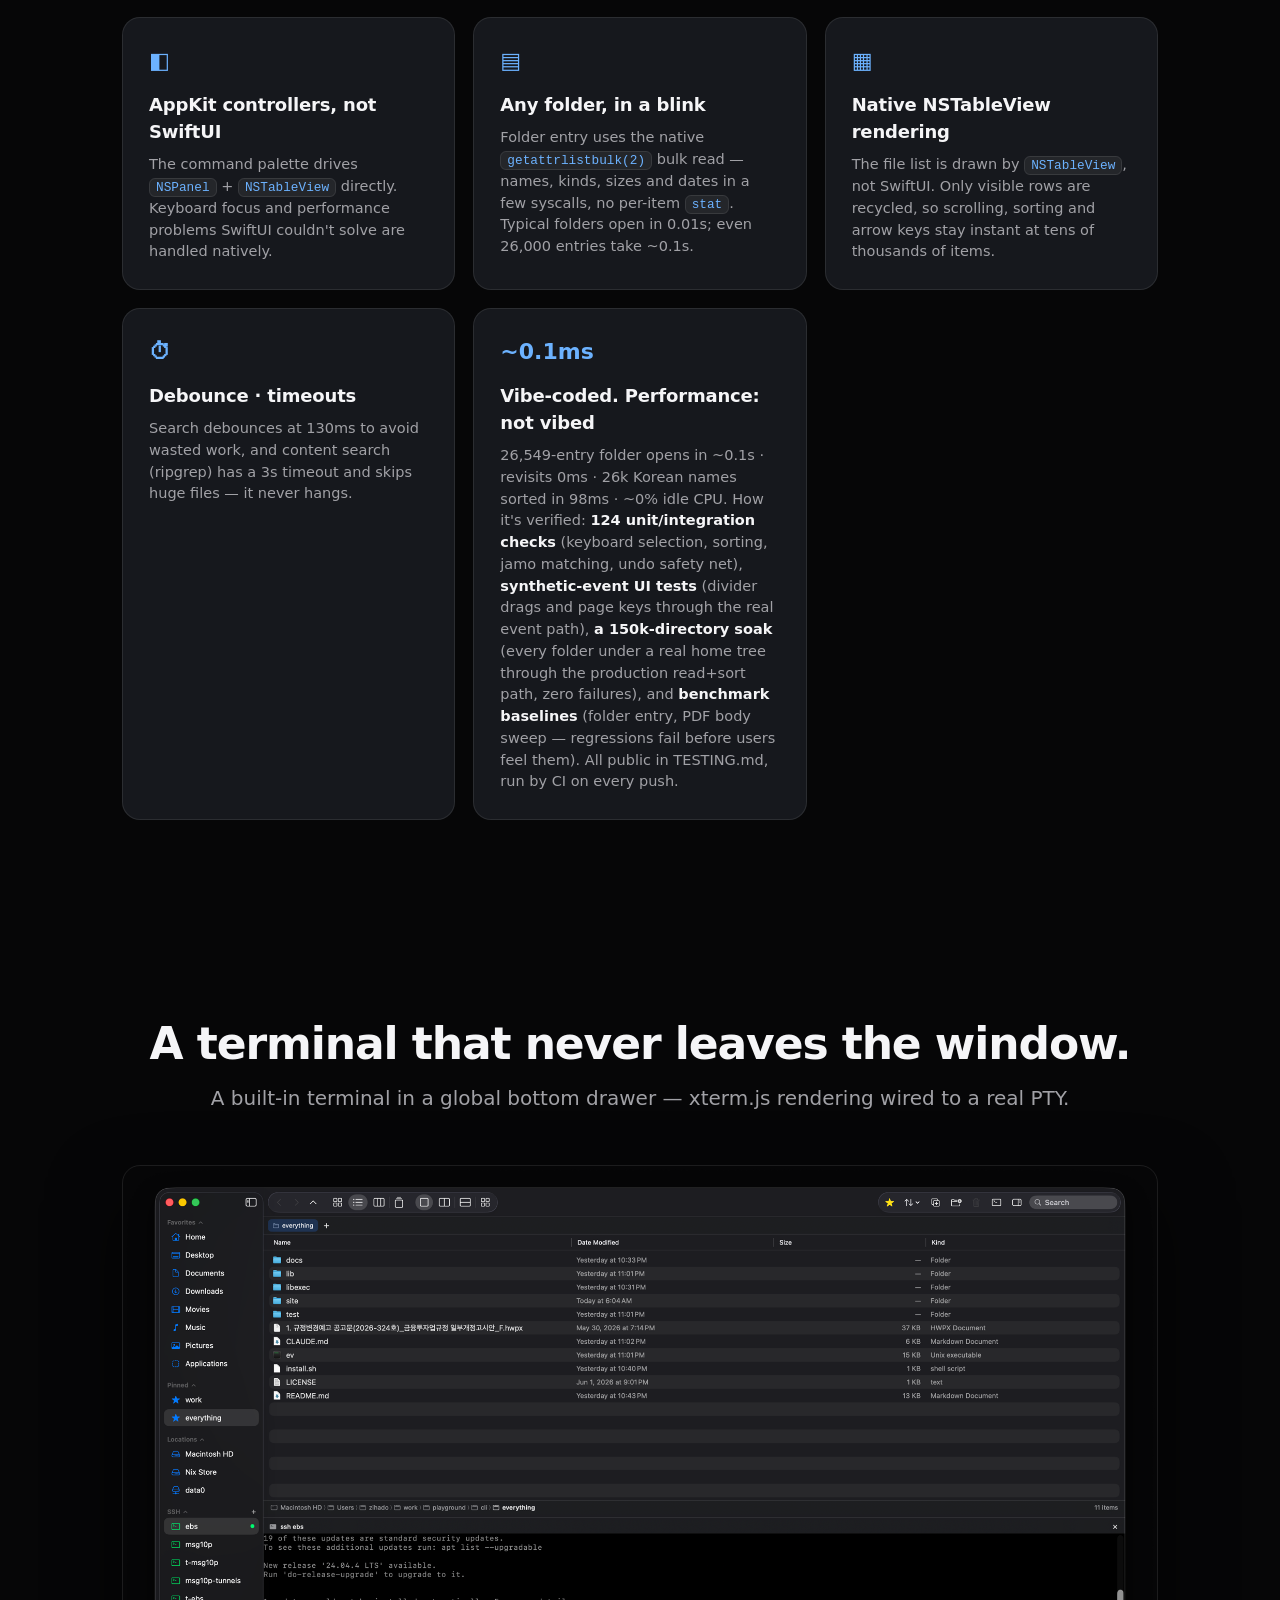
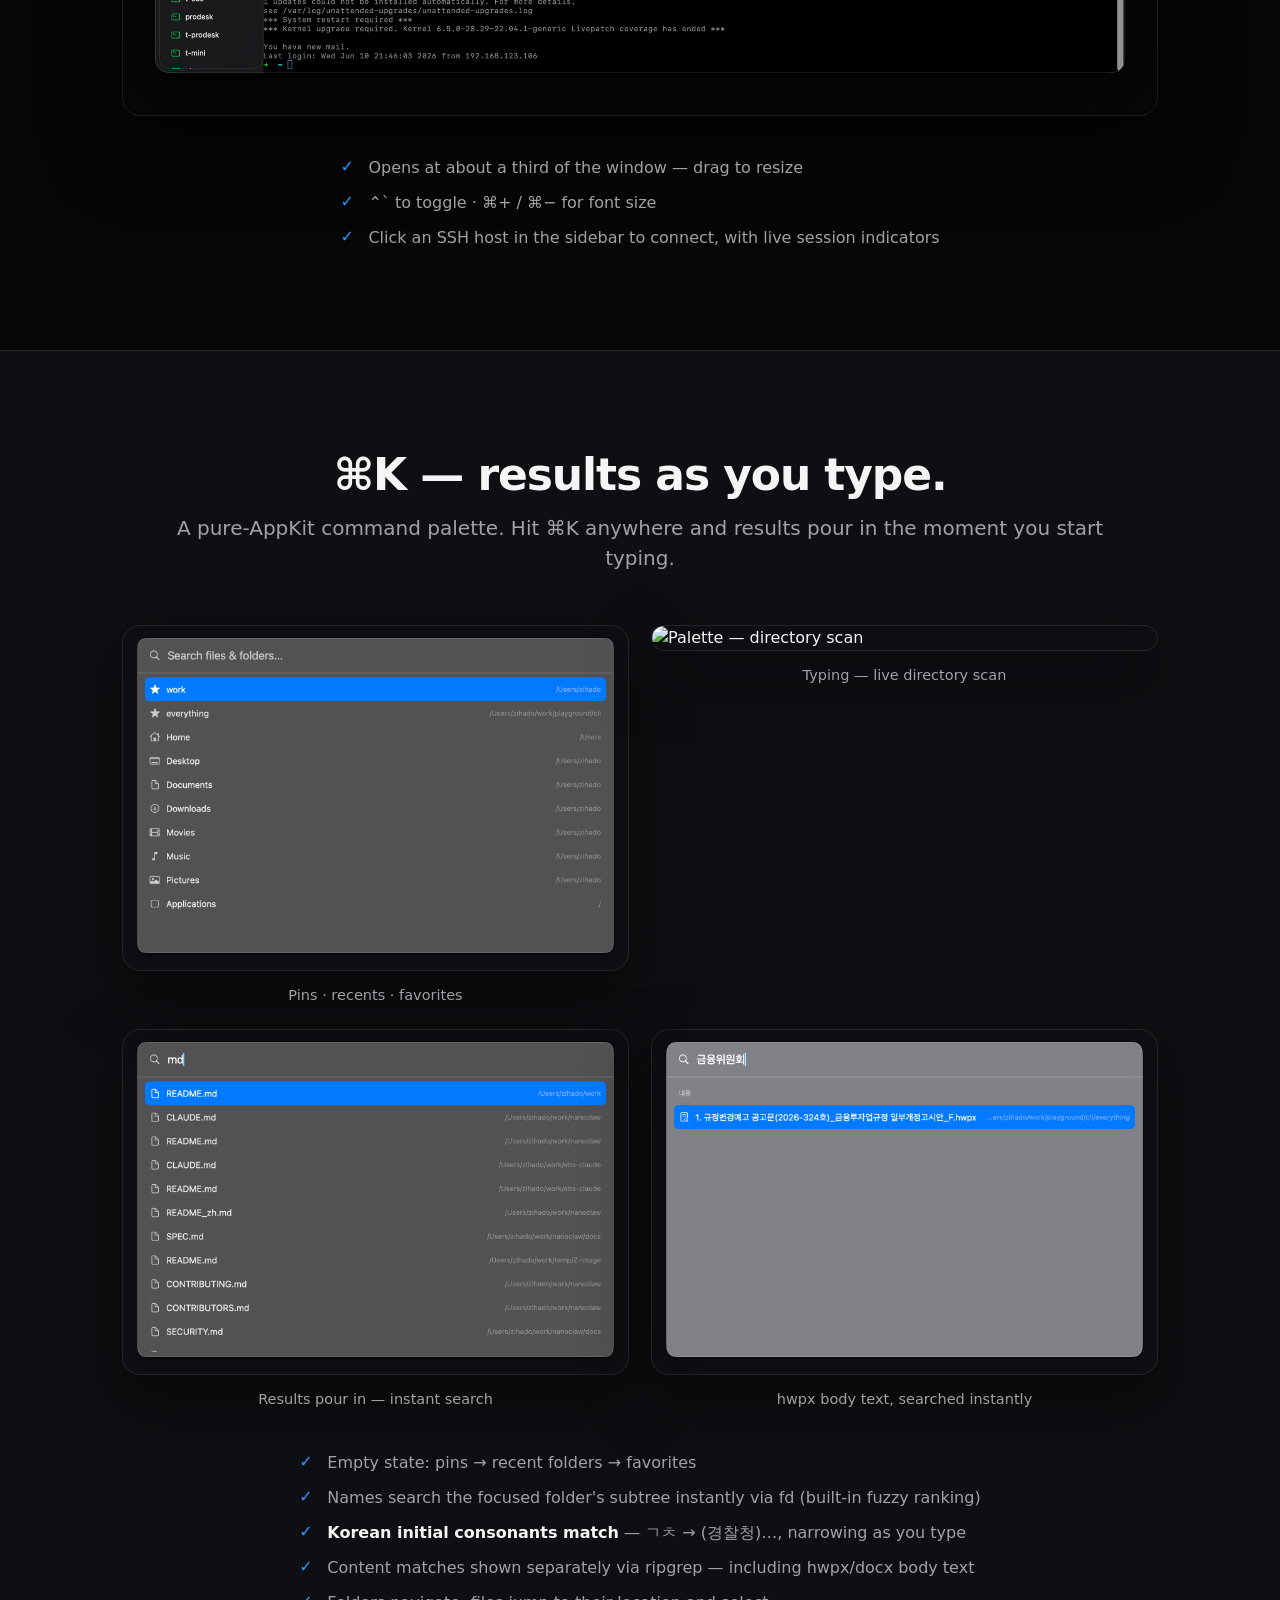
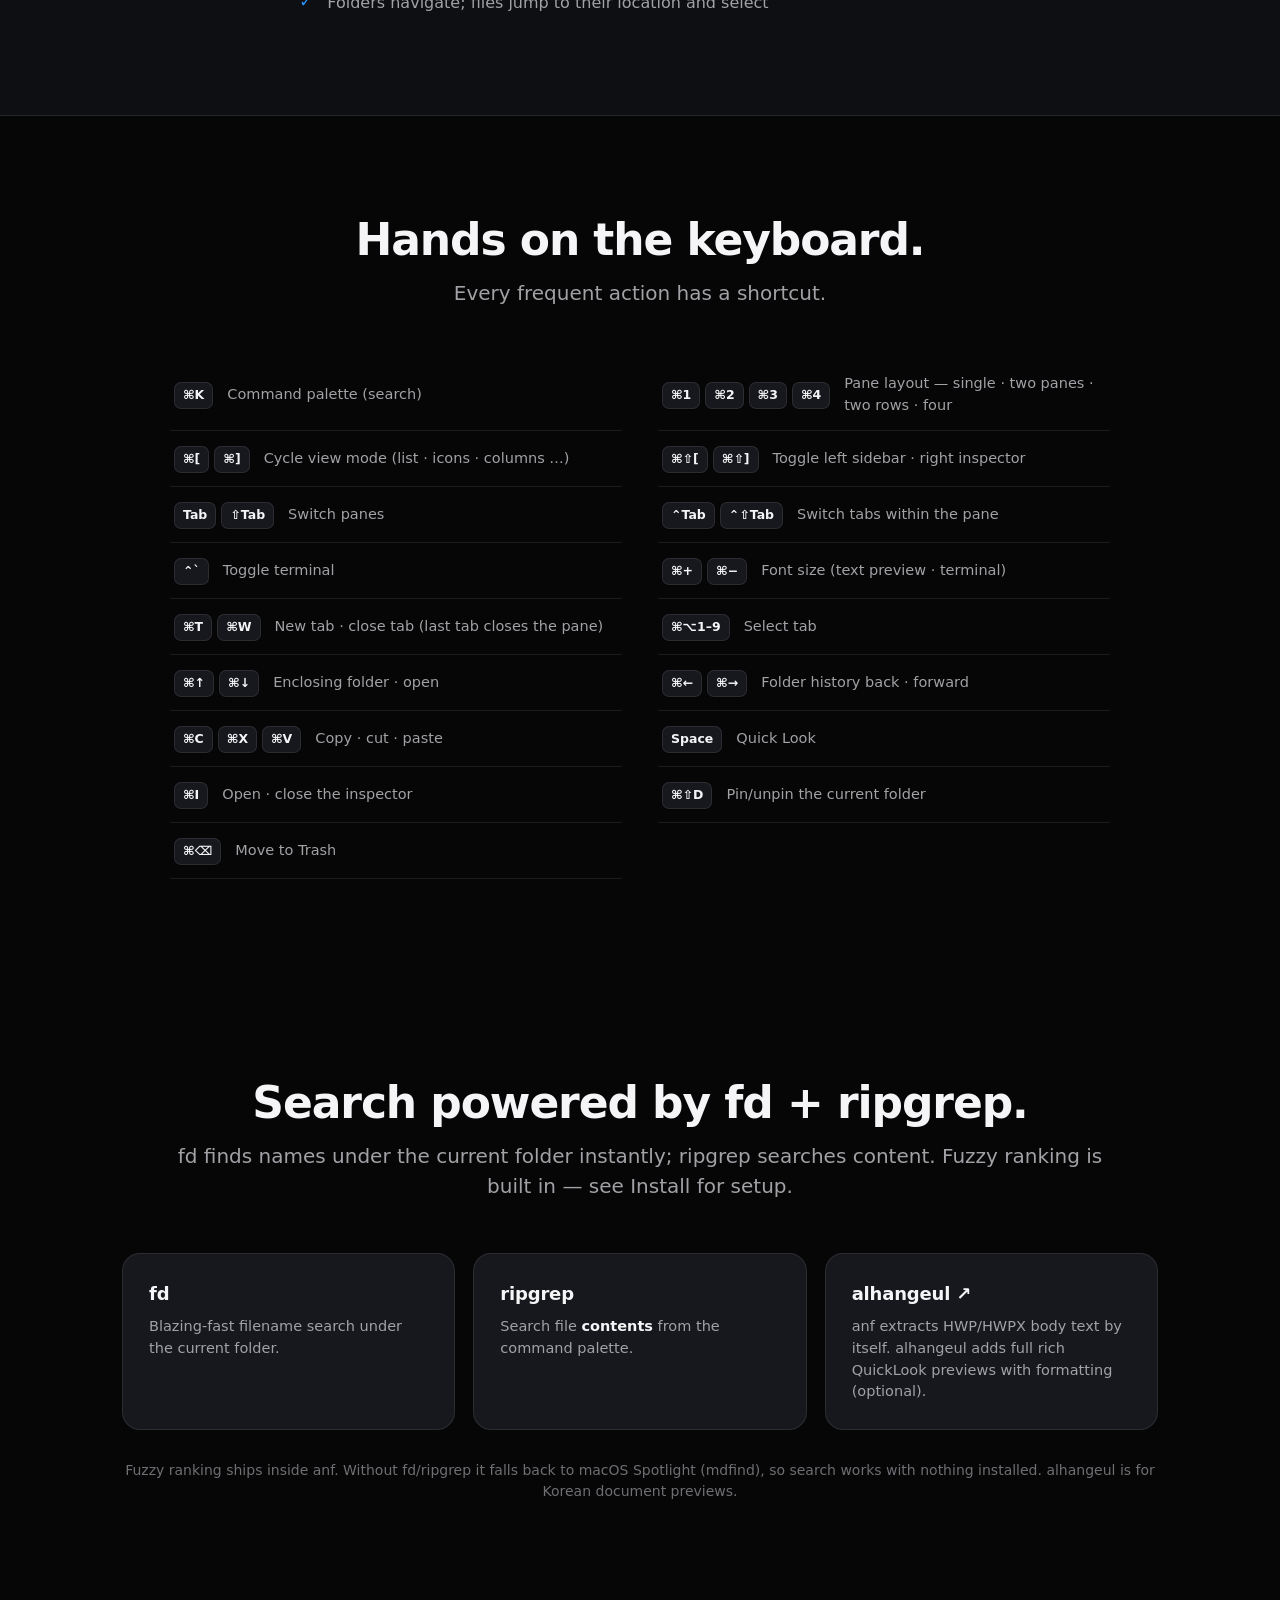
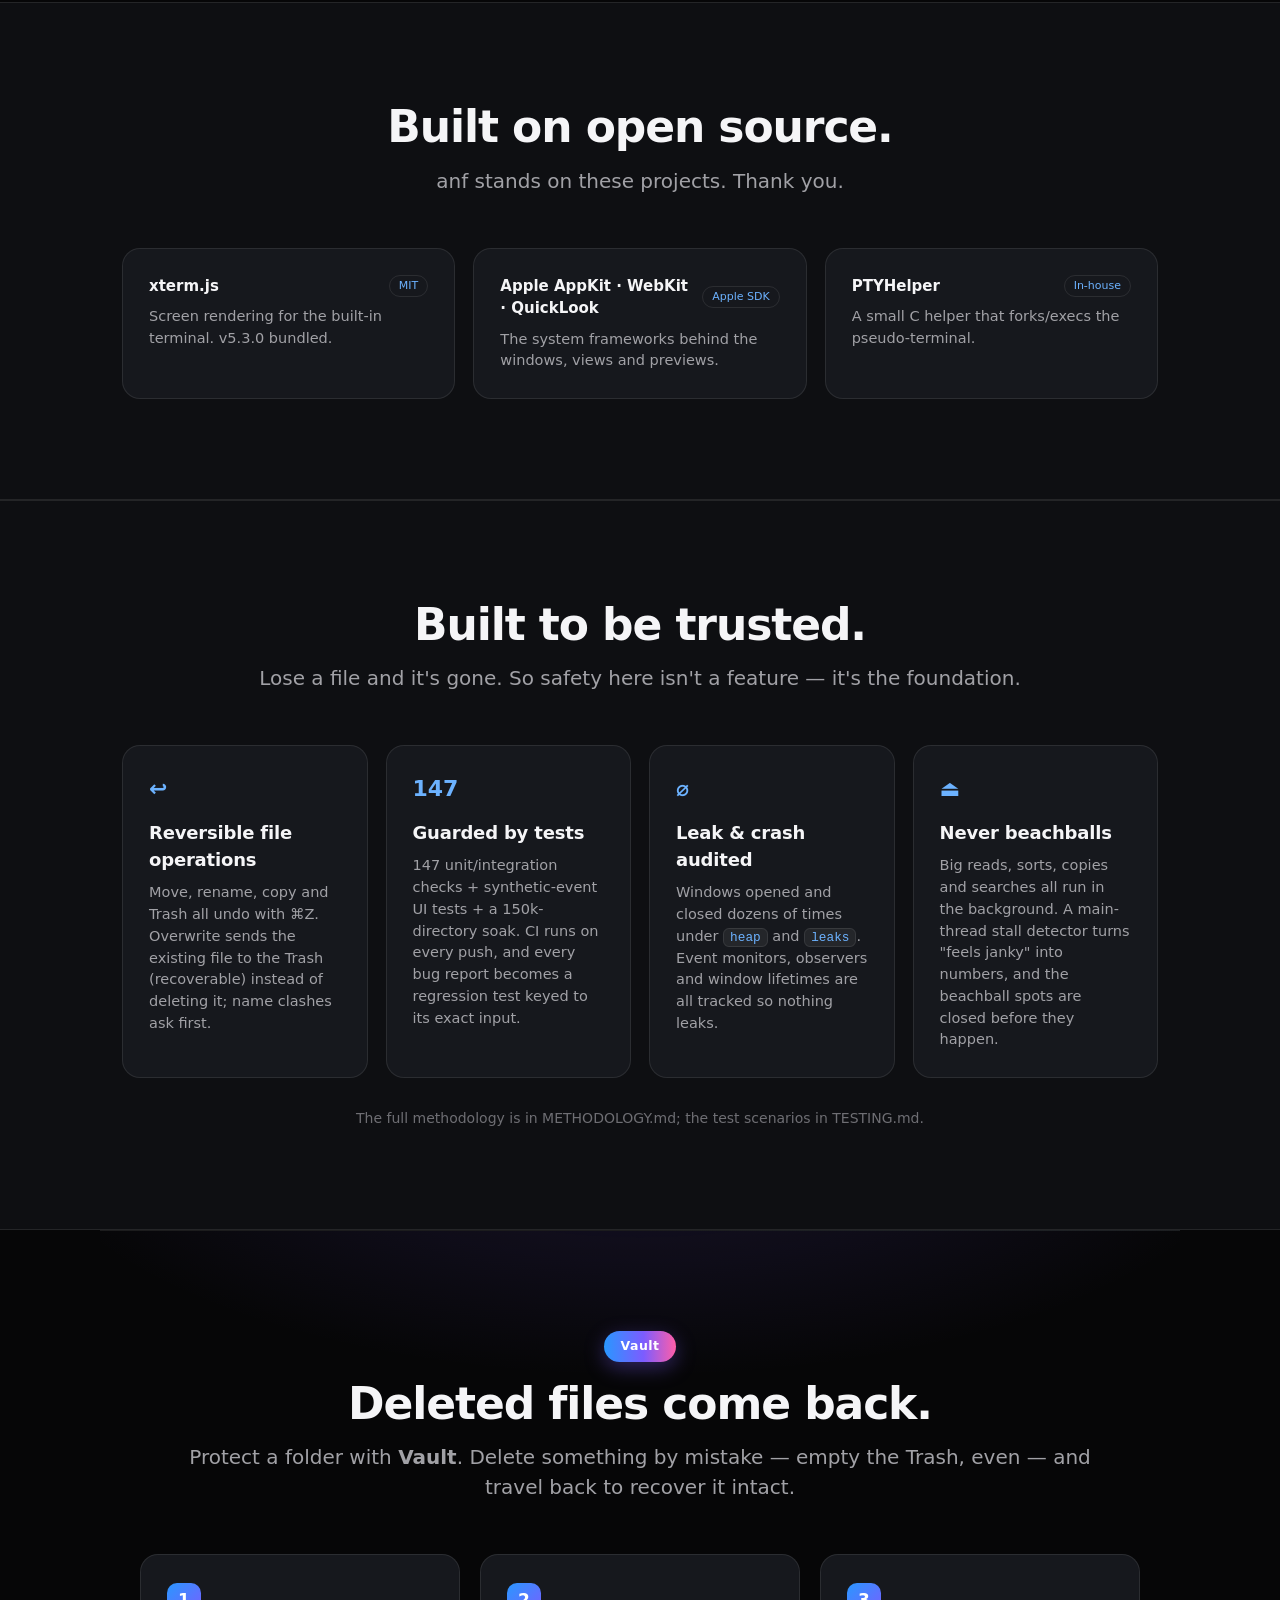
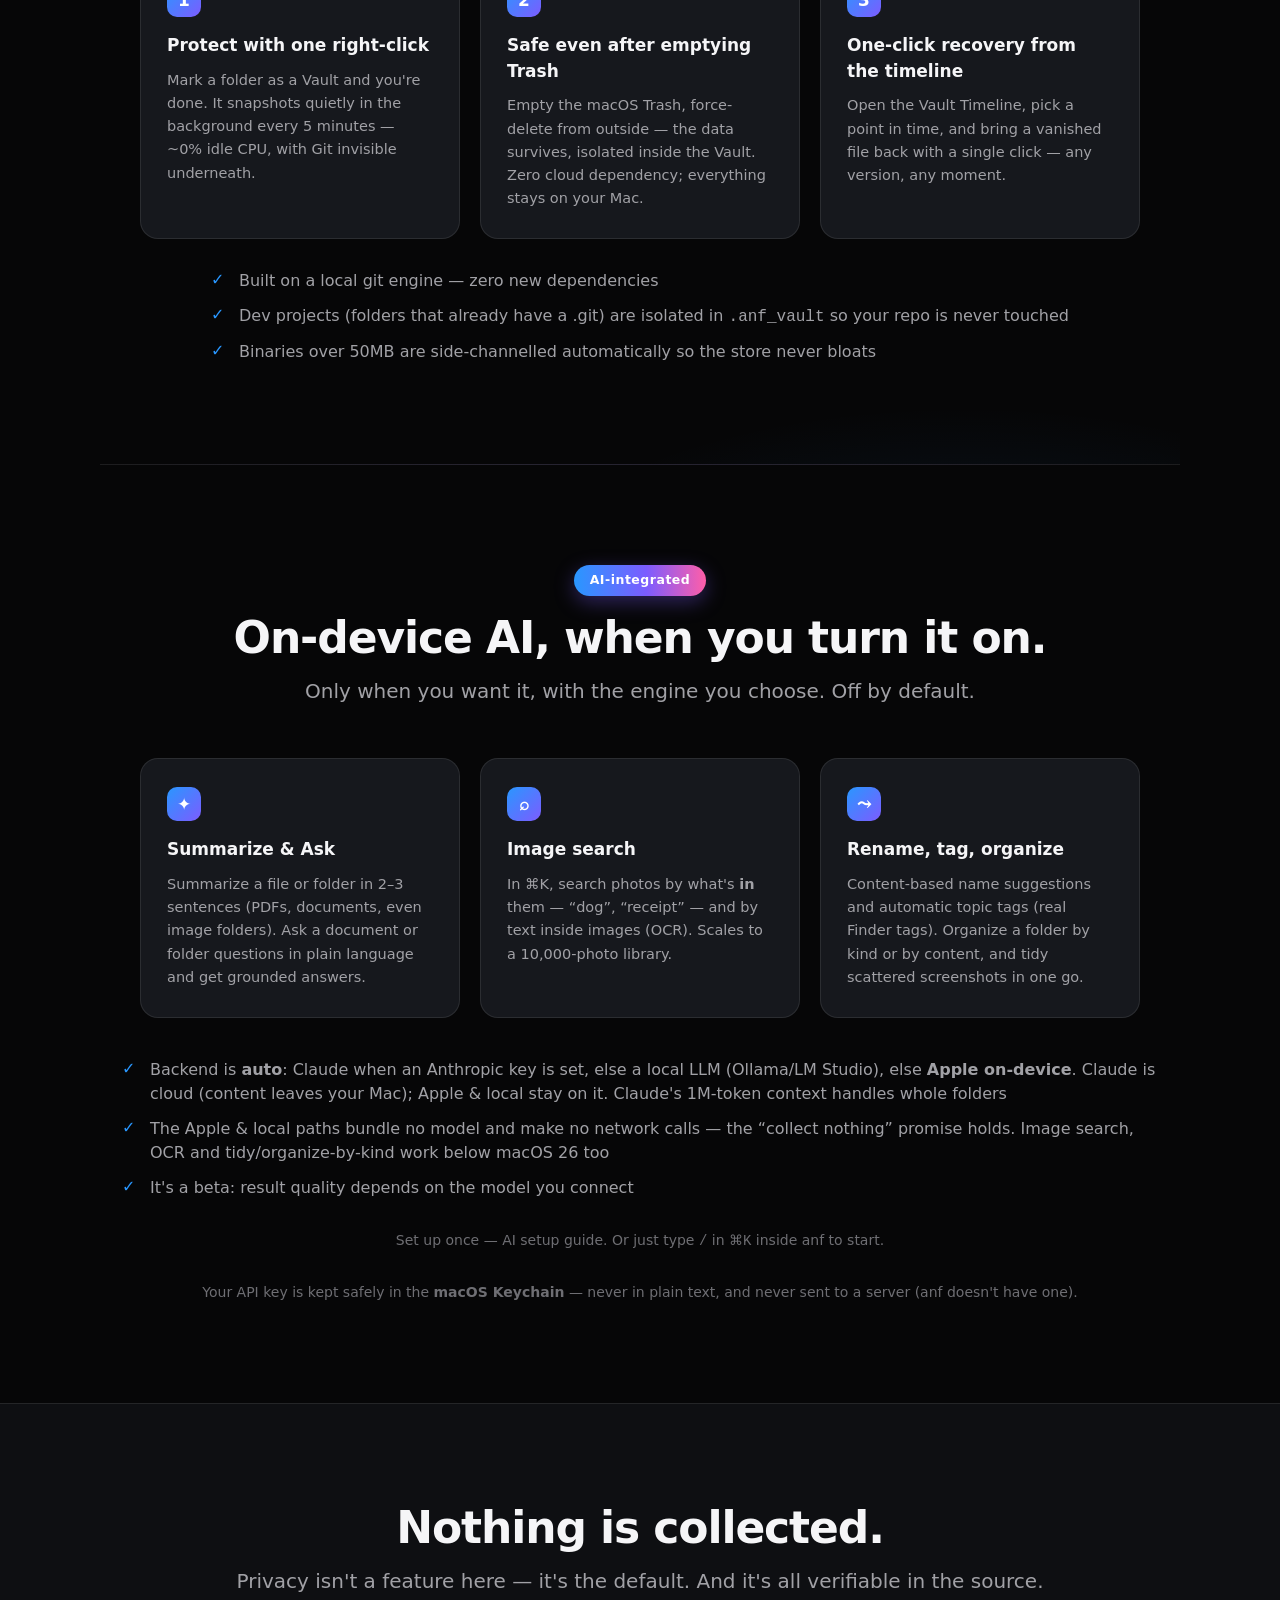
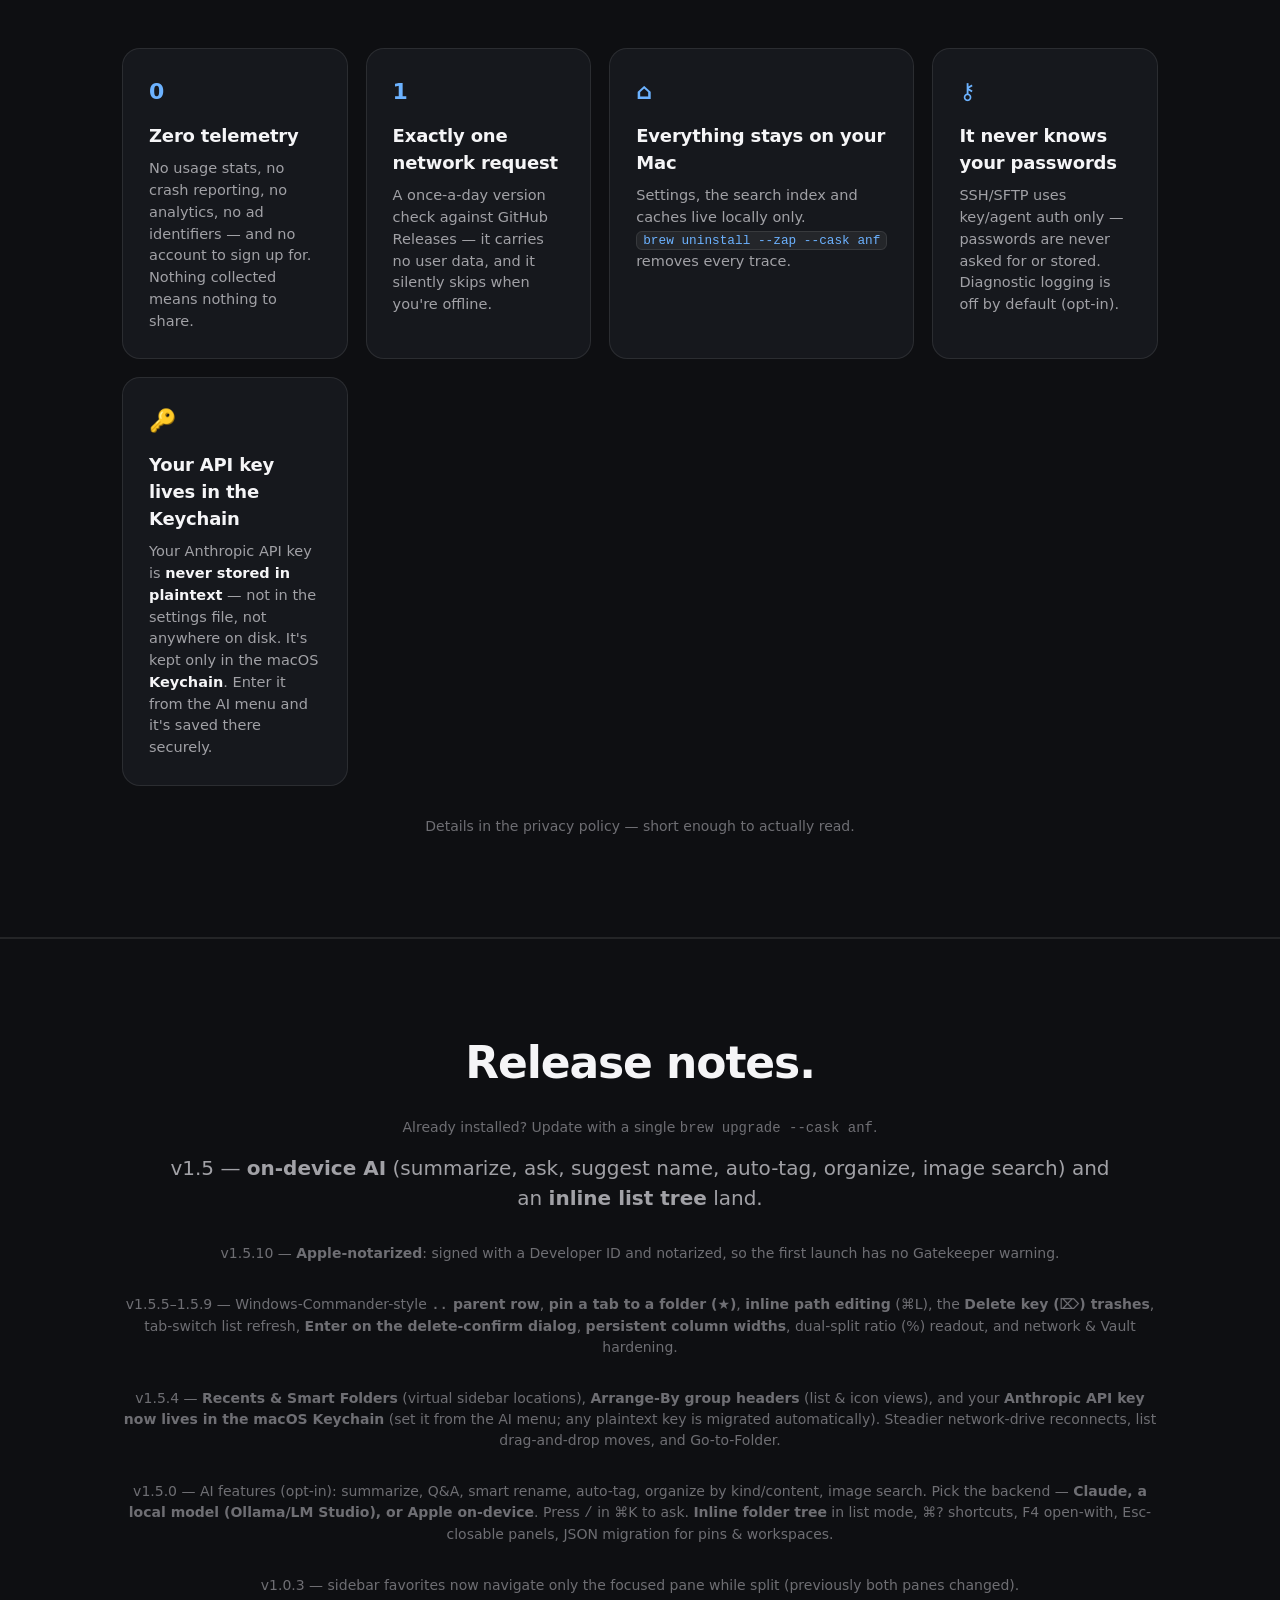
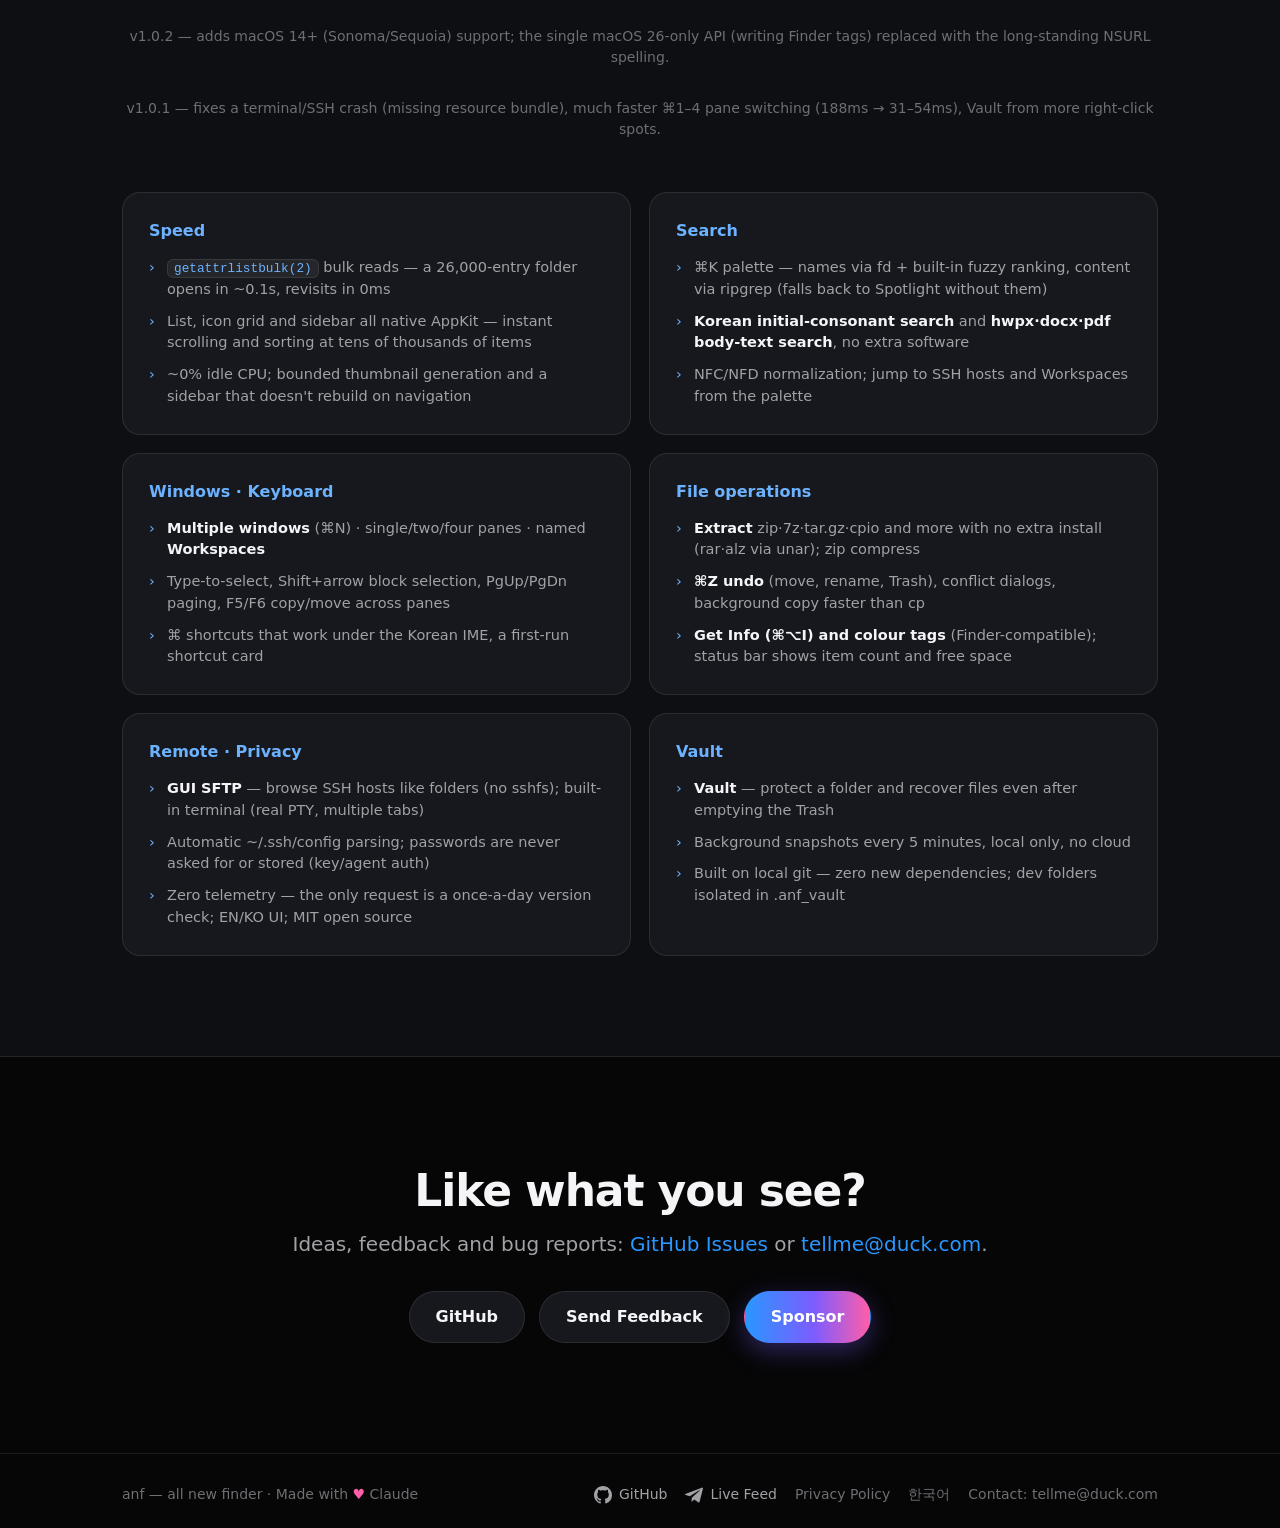
==== commit 1923d59a: "docs: landing page — notarized install + changelog through v1.5.10 The app now ships Developer ID si" ====
--- a/docs/en/index.html
+++ b/docs/en/index.html
@@ -78,8 +78,7 @@
 brew trust rescenedev/anf
 brew install --cask anf</code><button class="copy-btn" type="button" data-target="cmd-brew" aria-label="Copy"><svg viewBox="0 0 24 24" width="15" height="15" fill="none" stroke="currentColor" stroke-width="2" stroke-linecap="round" stroke-linejoin="round"><rect x="9" y="9" width="11" height="11" rx="2"/><path d="M5 15V5a2 2 0 0 1 2-2h10"/></svg></button></div>
         <p class="note">Update with <code>brew upgrade --cask anf</code>.</p>
-        <p class="note">Not notarized yet — if Gatekeeper blocks the first launch, <strong>right-click → Open</strong>, or strip the quarantine flag:</p>
-        <div class="cmd"><code>xattr -dr com.apple.quarantine /Applications/anf.app</code><button class="copy-btn" type="button" aria-label="Copy"><svg viewBox="0 0 24 24" width="15" height="15" fill="none" stroke="currentColor" stroke-width="2" stroke-linecap="round" stroke-linejoin="round"><rect x="9" y="9" width="11" height="11" rx="2"/><path d="M5 15V5a2 2 0 0 1 2-2h10"/></svg></button></div>
+        <p class="note"><strong>Apple-notarized</strong> — signed with a Developer ID and notarized, so it launches straight away with no Gatekeeper warning.</p>
         <p class="note">Optional — install <code>fd</code> and <code>ripgrep</code> for faster name/content search (falls back to Spotlight without them):</p>
         <div class="cmd"><code>brew install fd ripgrep</code><button class="copy-btn" type="button" aria-label="Copy"><svg viewBox="0 0 24 24" width="15" height="15" fill="none" stroke="currentColor" stroke-width="2" stroke-linecap="round" stroke-linejoin="round"><rect x="9" y="9" width="11" height="11" rx="2"/><path d="M5 15V5a2 2 0 0 1 2-2h10"/></svg></button></div>
         <p class="note">Optional — full rich HWP/HWPX previews (alhangeul). anf extracts the body text on its own even without it:</p>
@@ -372,7 +371,7 @@
 
   <!-- Vault (flagship) -->
   <section id="vault" class="showcase vault-band">
-    <div class="vault-badge">one more thing</div>
+    <div class="vault-badge">Vault</div>
     <h2 class="centered">Deleted files come back.</h2>
     <p class="sub centered">Protect a folder with <b>Vault</b>. Delete something by mistake — empty the Trash, even — and travel back to recover it intact.</p>
     <div class="vault-grid">
@@ -401,7 +400,7 @@
 
   <!-- AI (beta, opt-in) -->
   <section id="ai" class="showcase">
-    <div class="vault-badge">want to see more? · beta</div>
+    <div class="vault-badge">AI-integrated</div>
     <h2 class="centered">On-device AI, when you turn it on.</h2>
     <p class="sub centered">Only when you want it, with the engine you choose. Off by default.</p>
     <div class="vault-grid">
@@ -427,10 +426,7 @@
       <li>It's a beta: result quality depends on the model you connect</li>
     </ul>
     <p class="note centered">Set up once — <a href="ai.html">AI setup guide</a>. Or just type <code>/</code> in <code>⌘K</code> inside anf to start.</p>
-    <figure class="keyshot">
-      <img src="../assets/ai-keychain.png" alt="anf's Anthropic API key dialog — stored in the macOS Keychain" loading="lazy">
-      <figcaption>Your API key is kept safely in the <b>macOS Keychain</b> — never in plain text, and never sent to a server (anf doesn't have one).</figcaption>
-    </figure>
+    <p class="note centered">Your API key is kept safely in the <b>macOS Keychain</b> — never in plain text, and never sent to a server (anf doesn't have one).</p>
   </section>
 
   <!-- Privacy -->
@@ -475,6 +471,9 @@
       <h2 class="centered">Release notes.</h2>
       <p class="note centered">Already installed? Update with a single <code>brew upgrade --cask anf</code>.</p>
       <p class="sub centered">v1.5 — <b>on-device AI</b> (summarize, ask, suggest name, auto-tag, organize, image search) and an <b>inline list tree</b> land.</p>
+      <p class="note centered">v1.5.10 — <b>Apple-notarized</b>: signed with a Developer ID and notarized, so the first launch has no Gatekeeper warning.</p>
+      <p class="note centered">v1.5.5–1.5.9 — Windows-Commander-style <b><code>..</code> parent row</b>, <b>pin a tab to a folder (★)</b>, <b>inline path editing</b> (⌘L), the <b>Delete key (⌦) trashes</b>, tab-switch list refresh, <b>Enter on the delete-confirm dialog</b>, <b>persistent column widths</b>, dual-split ratio (%) readout, and network &amp; Vault hardening.</p>
+      <p class="note centered">v1.5.4 — <b>Recents &amp; Smart Folders</b> (virtual sidebar locations), <b>Arrange-By group headers</b> (list &amp; icon views), and your <b>Anthropic API key now lives in the macOS Keychain</b> (set it from the AI menu; any plaintext key is migrated automatically). Steadier network-drive reconnects, list drag-and-drop moves, and Go-to-Folder.</p>
       <p class="note centered">v1.5.0 — AI features (opt-in): summarize, Q&amp;A, smart rename, auto-tag, organize by kind/content, image search. Pick the backend — <b>Claude, a local model (Ollama/LM Studio), or Apple on-device</b>. Press <code>/</code> in ⌘K to ask. <b>Inline folder tree</b> in list mode, ⌘? shortcuts, F4 open-with, Esc-closable panels, JSON migration for pins &amp; workspaces.</p>
       <p class="note centered">v1.0.3 — sidebar favorites now navigate only the focused pane while split (previously both panes changed).</p>
       <p class="note centered">v1.0.2 — adds macOS 14+ (Sonoma/Sequoia) support; the single macOS 26-only API (writing Finder tags) replaced with the long-standing NSURL spelling.</p>
@@ -521,7 +520,7 @@
           </ul>
         </div>
         <div class="rel-block">
-          <h3>one more thing</h3>
+          <h3>Vault</h3>
           <ul>
             <li><strong>Vault</strong> — protect a folder and recover files even after emptying the Trash</li>
             <li>Background snapshots every 5 minutes, local only, no cloud</li>
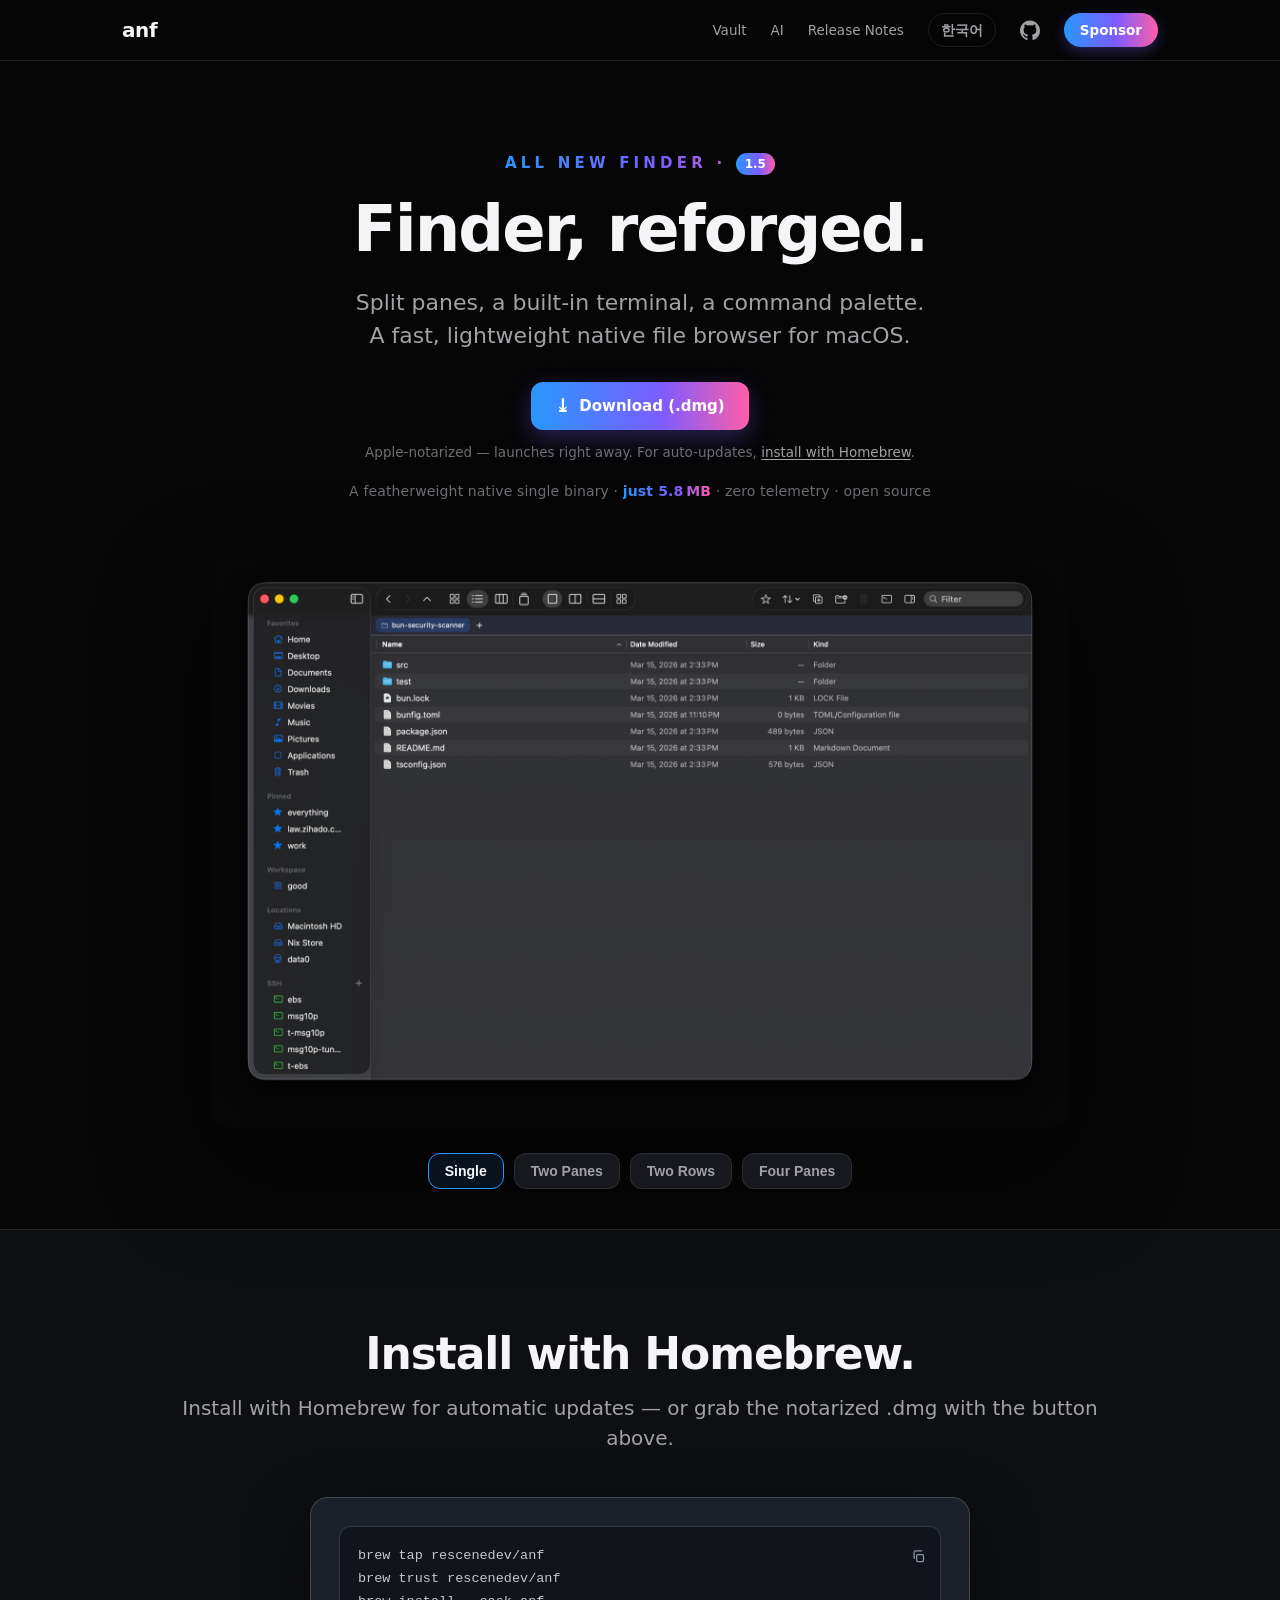
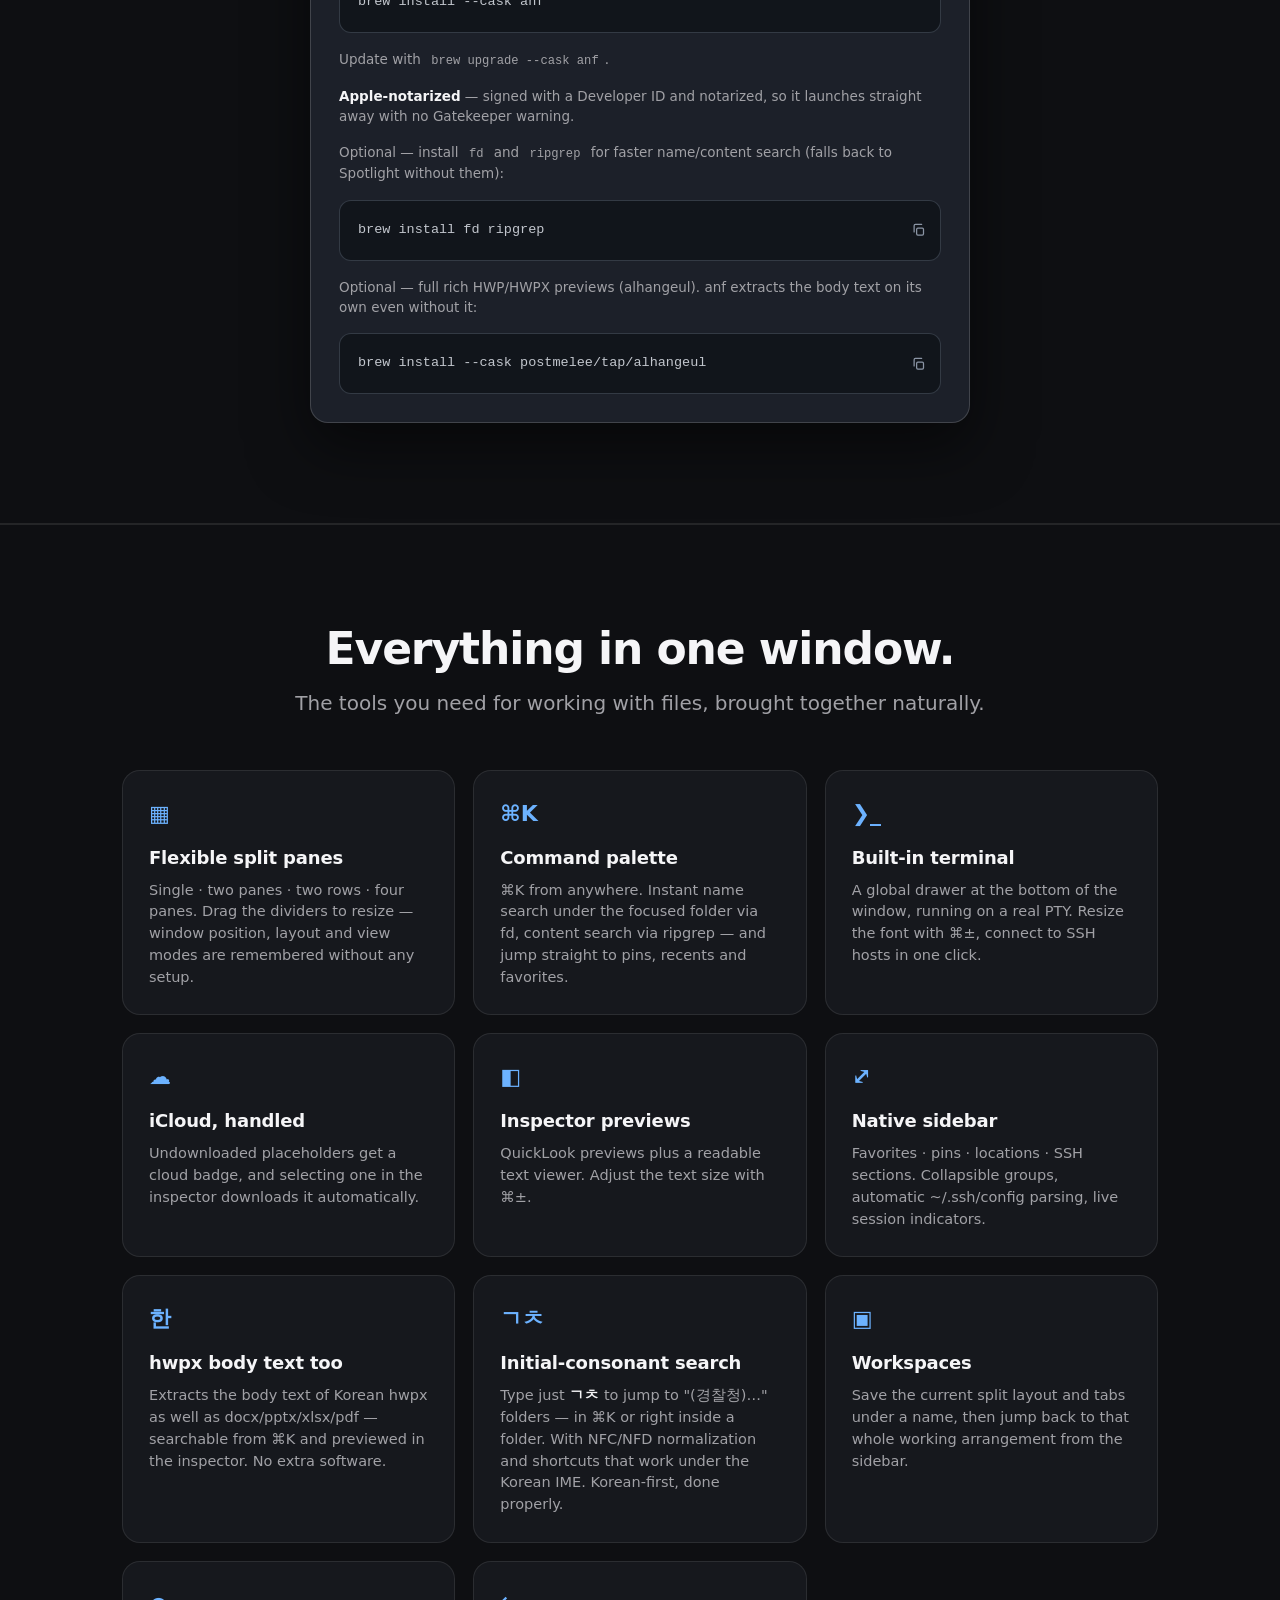
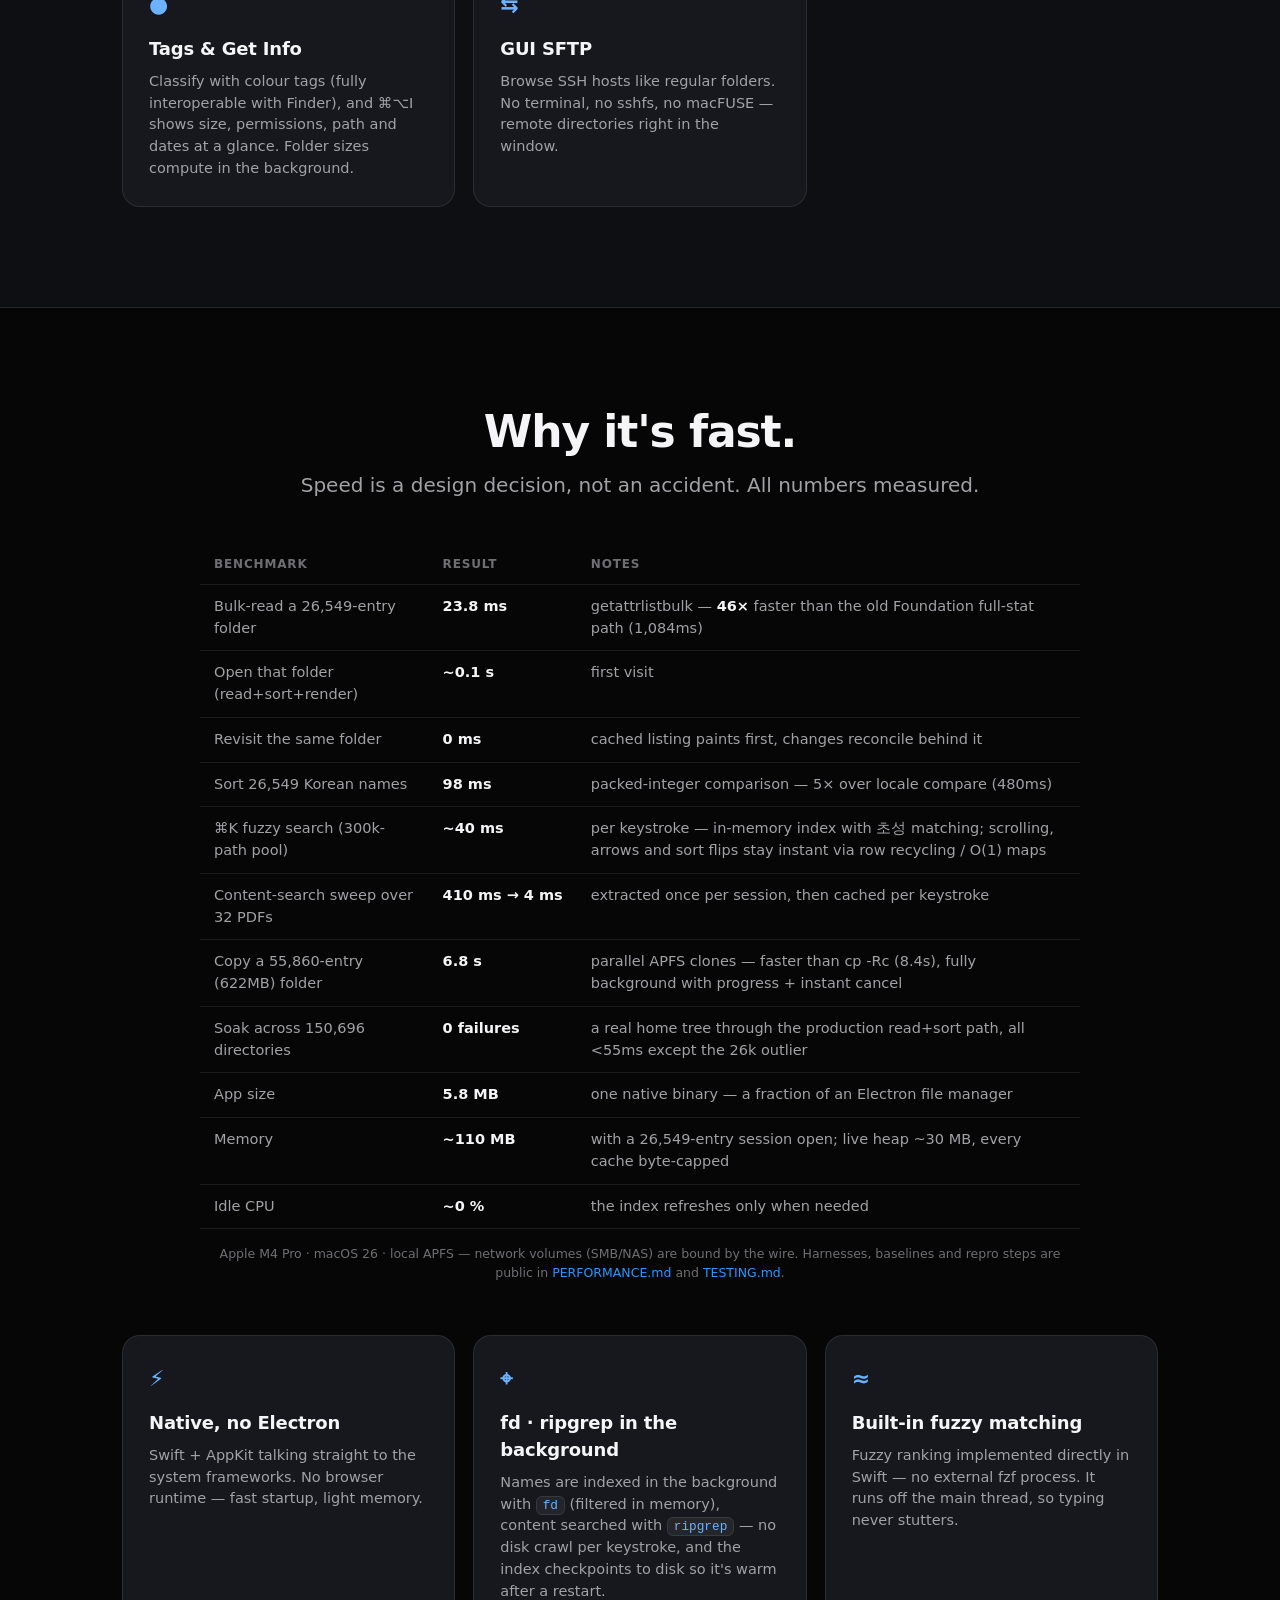
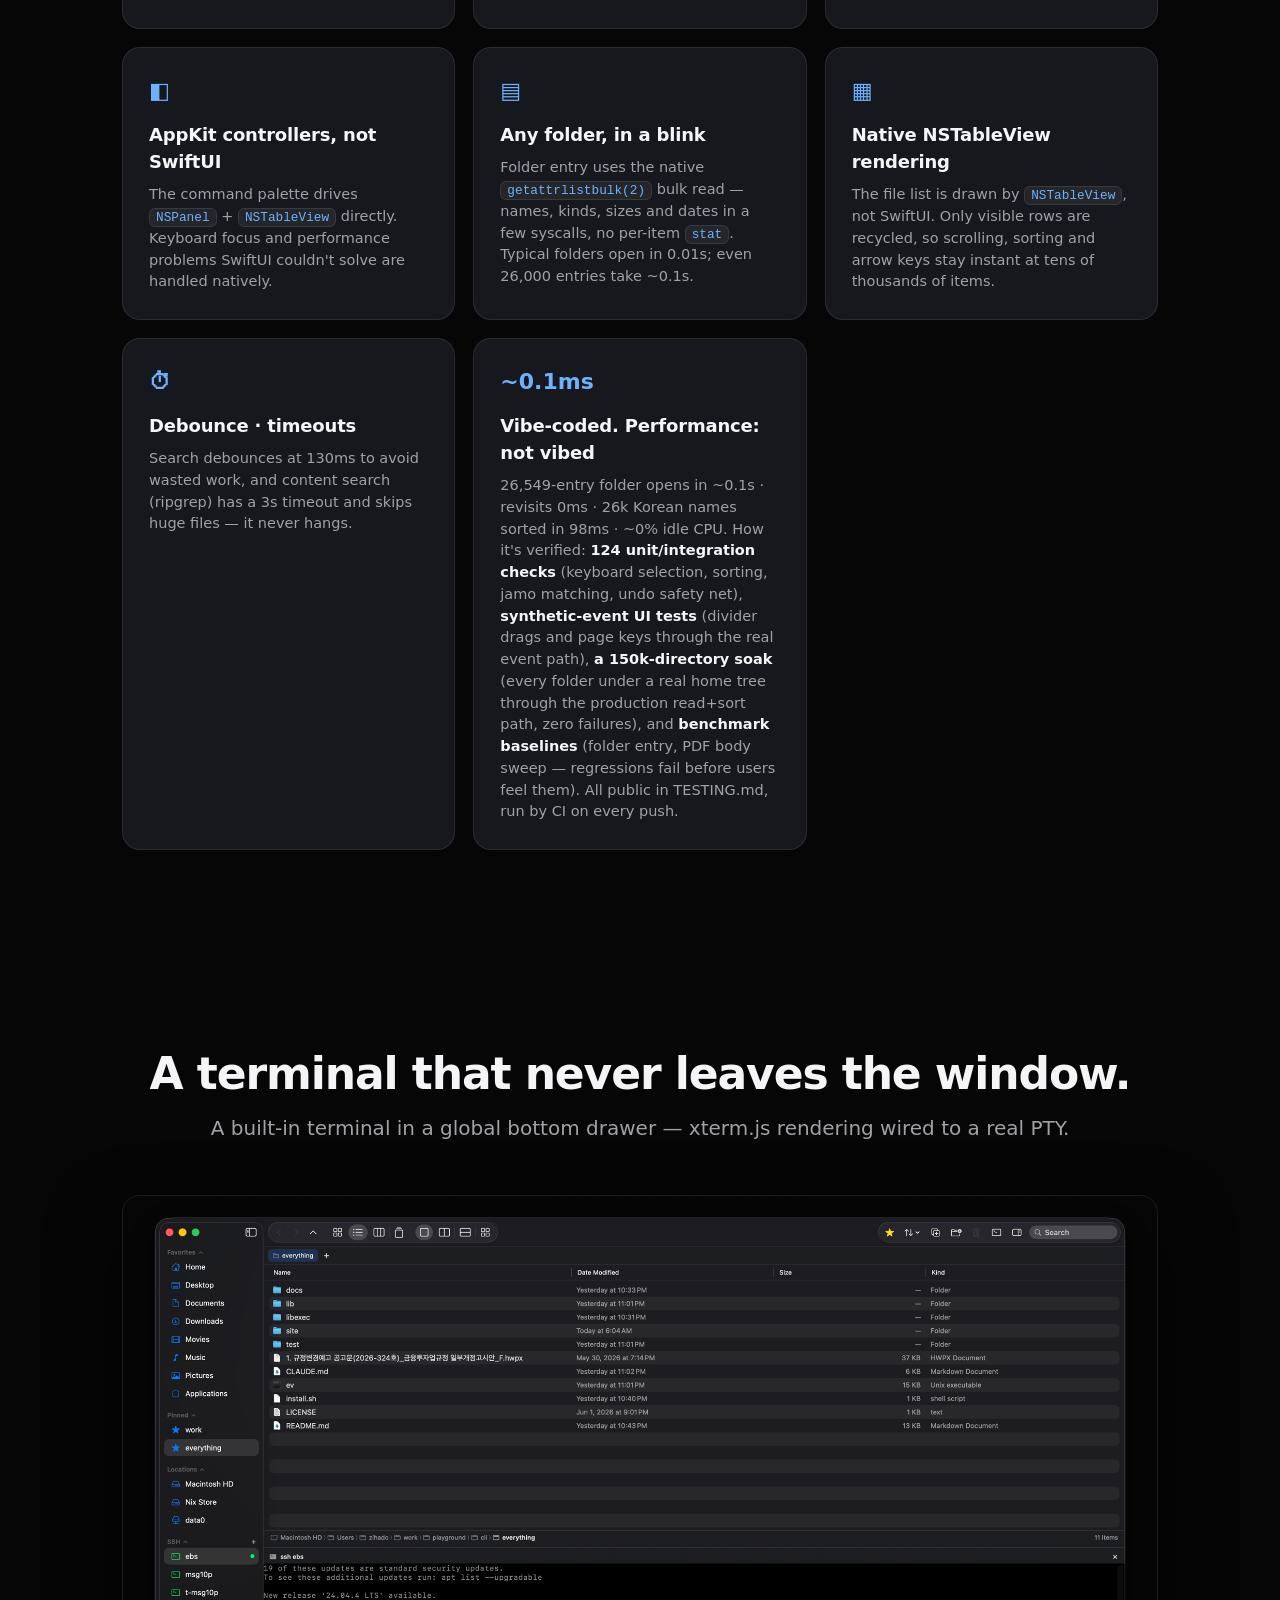
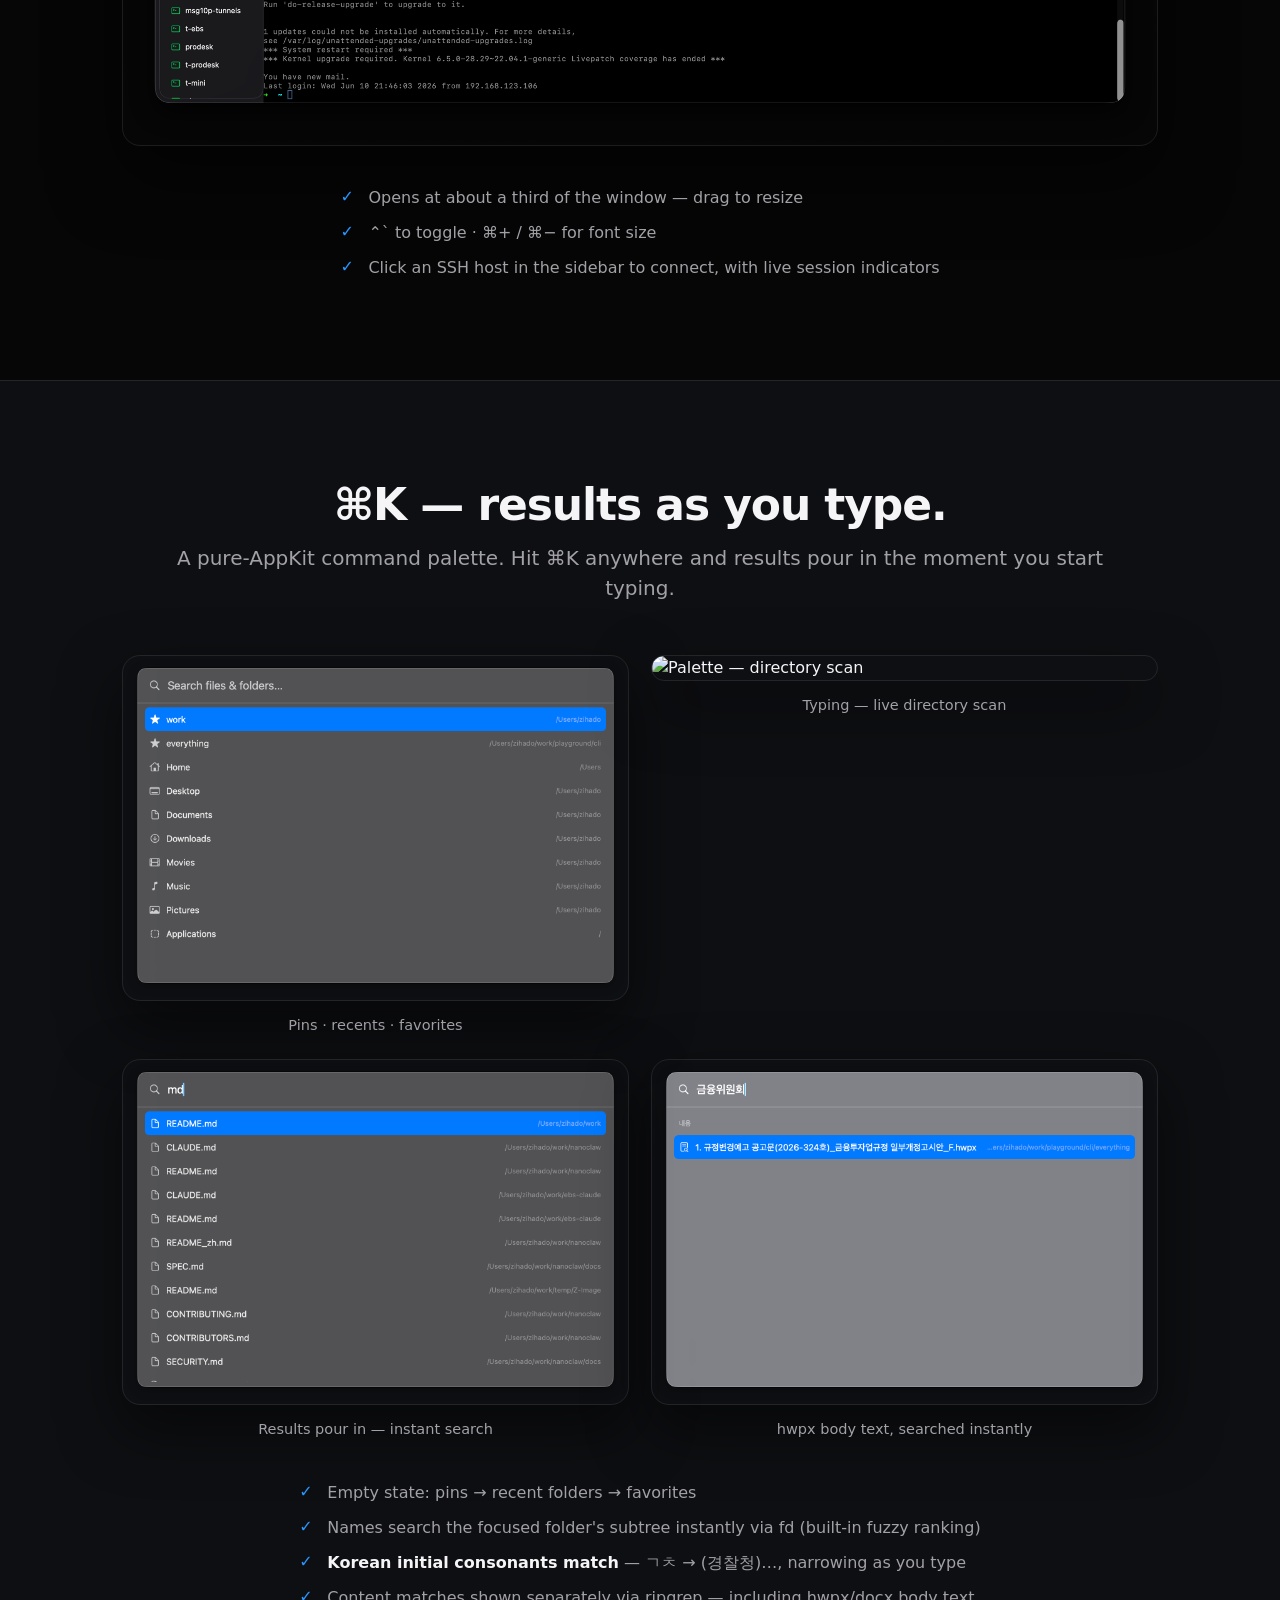
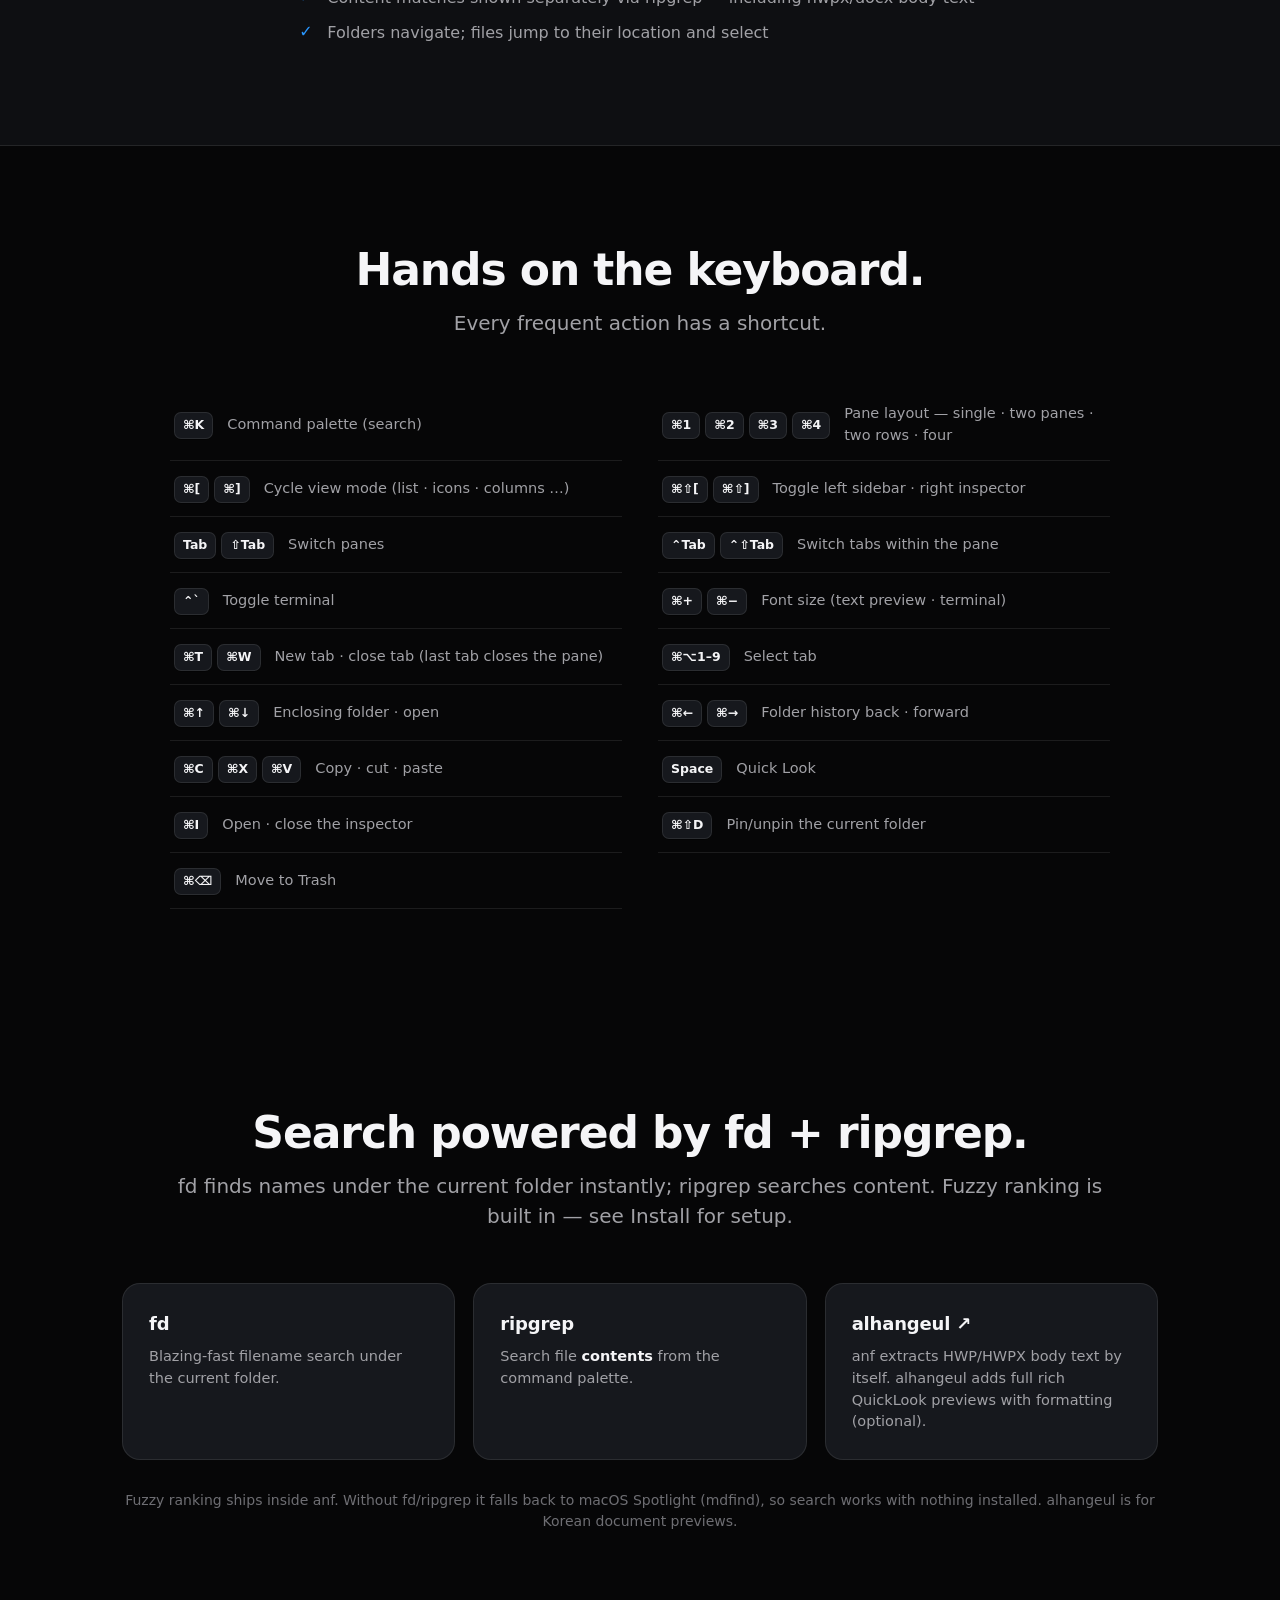
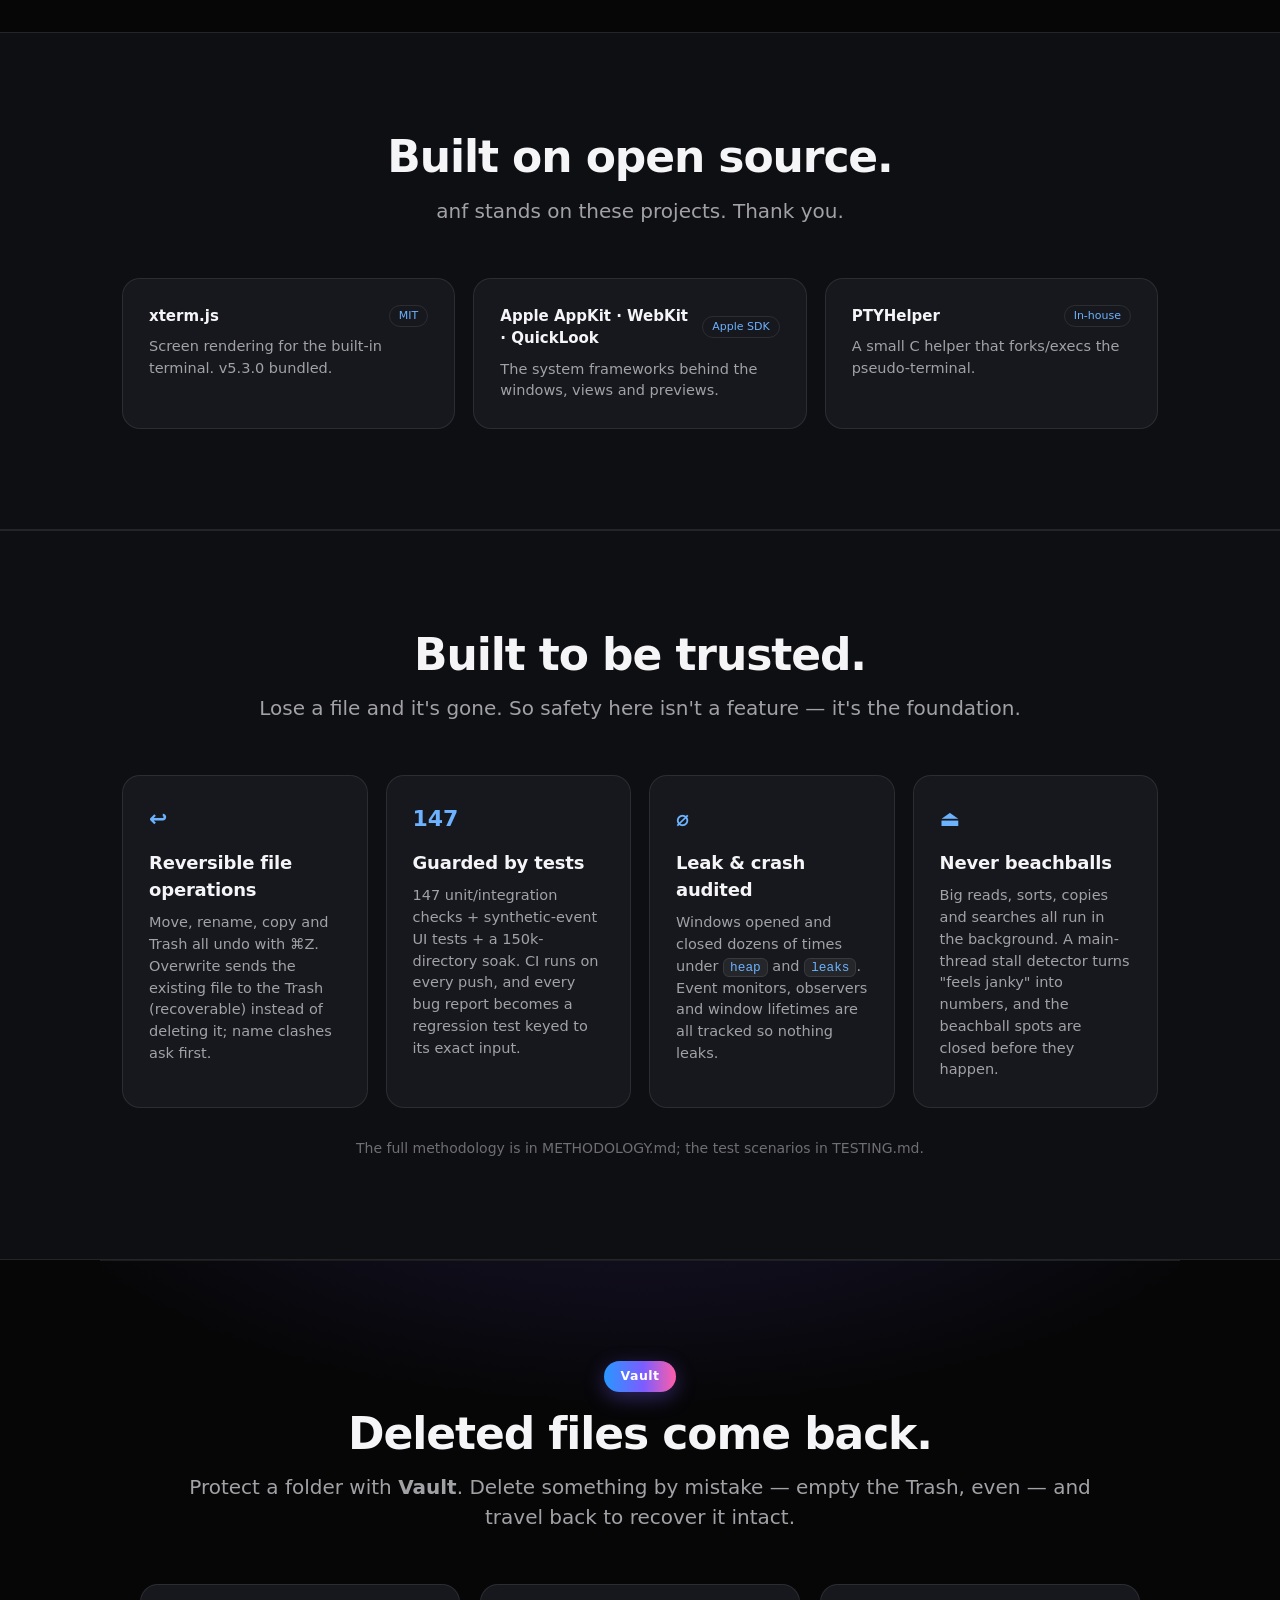
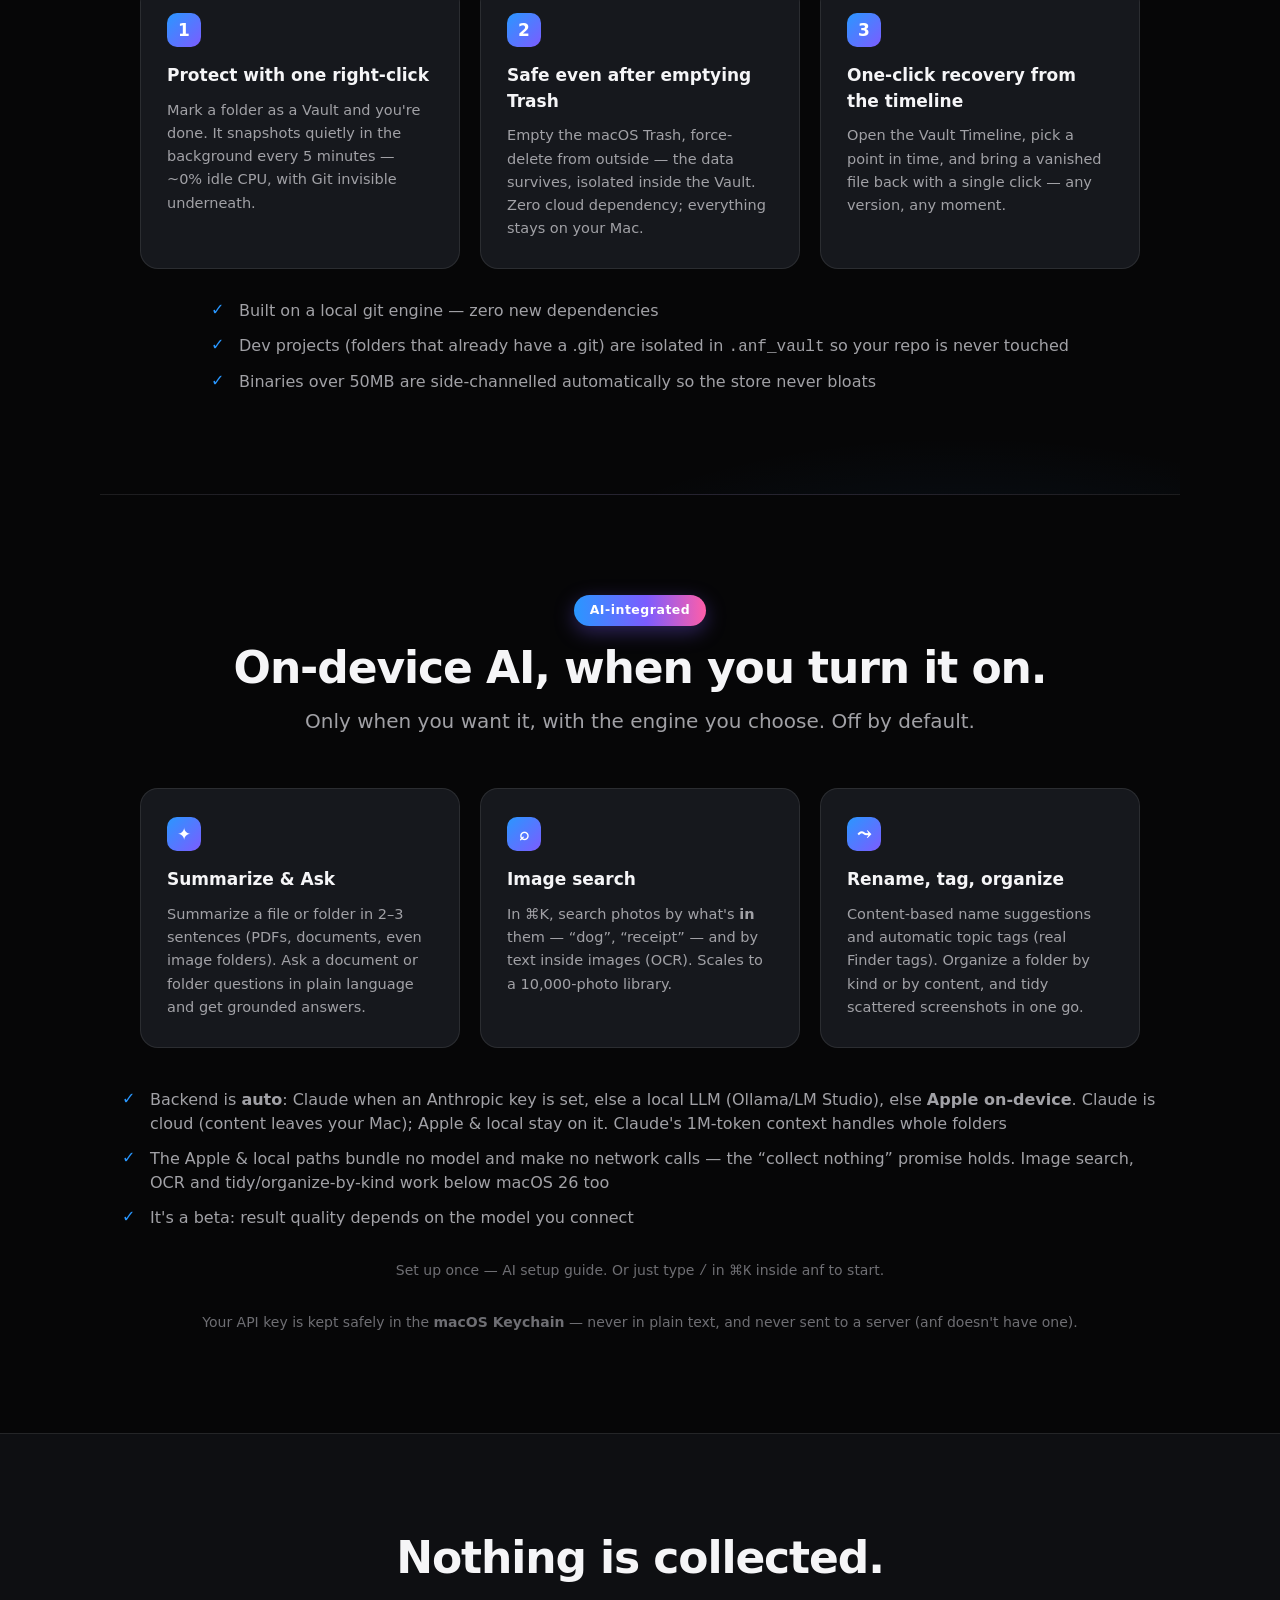
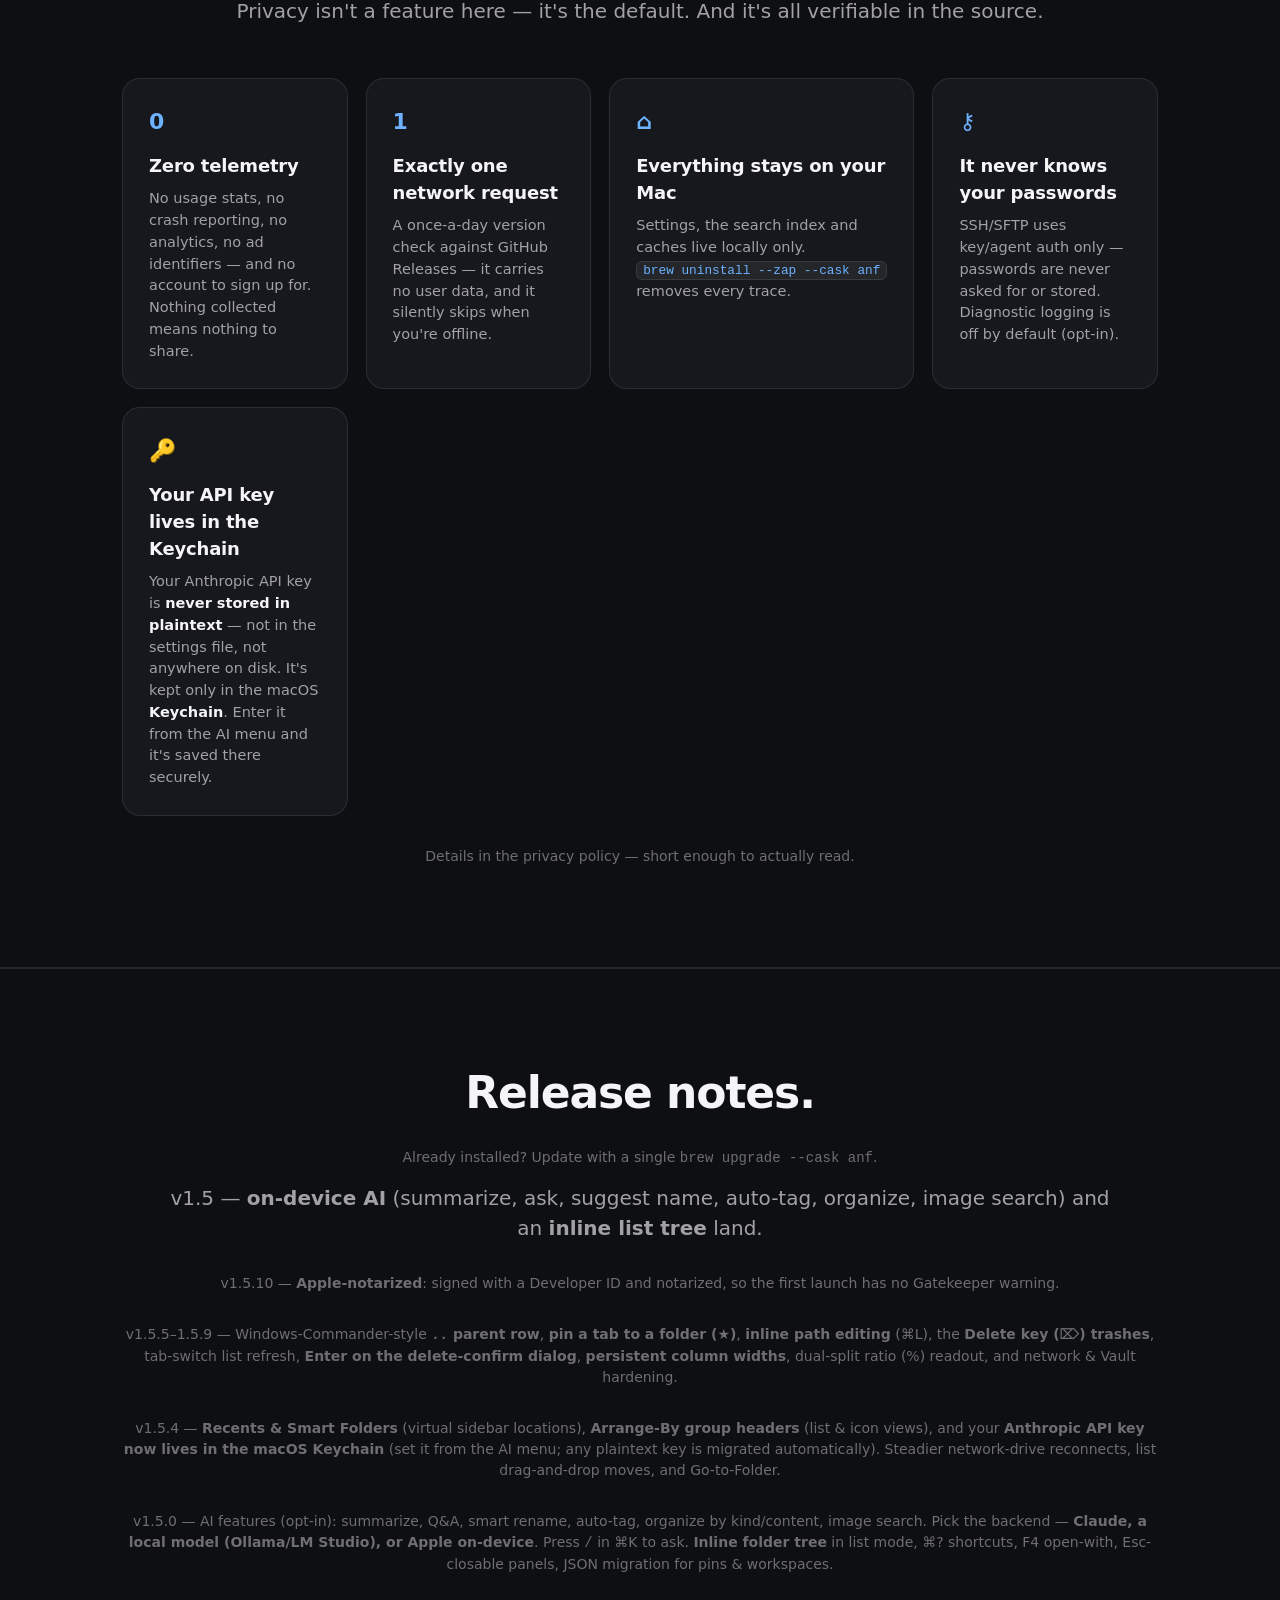
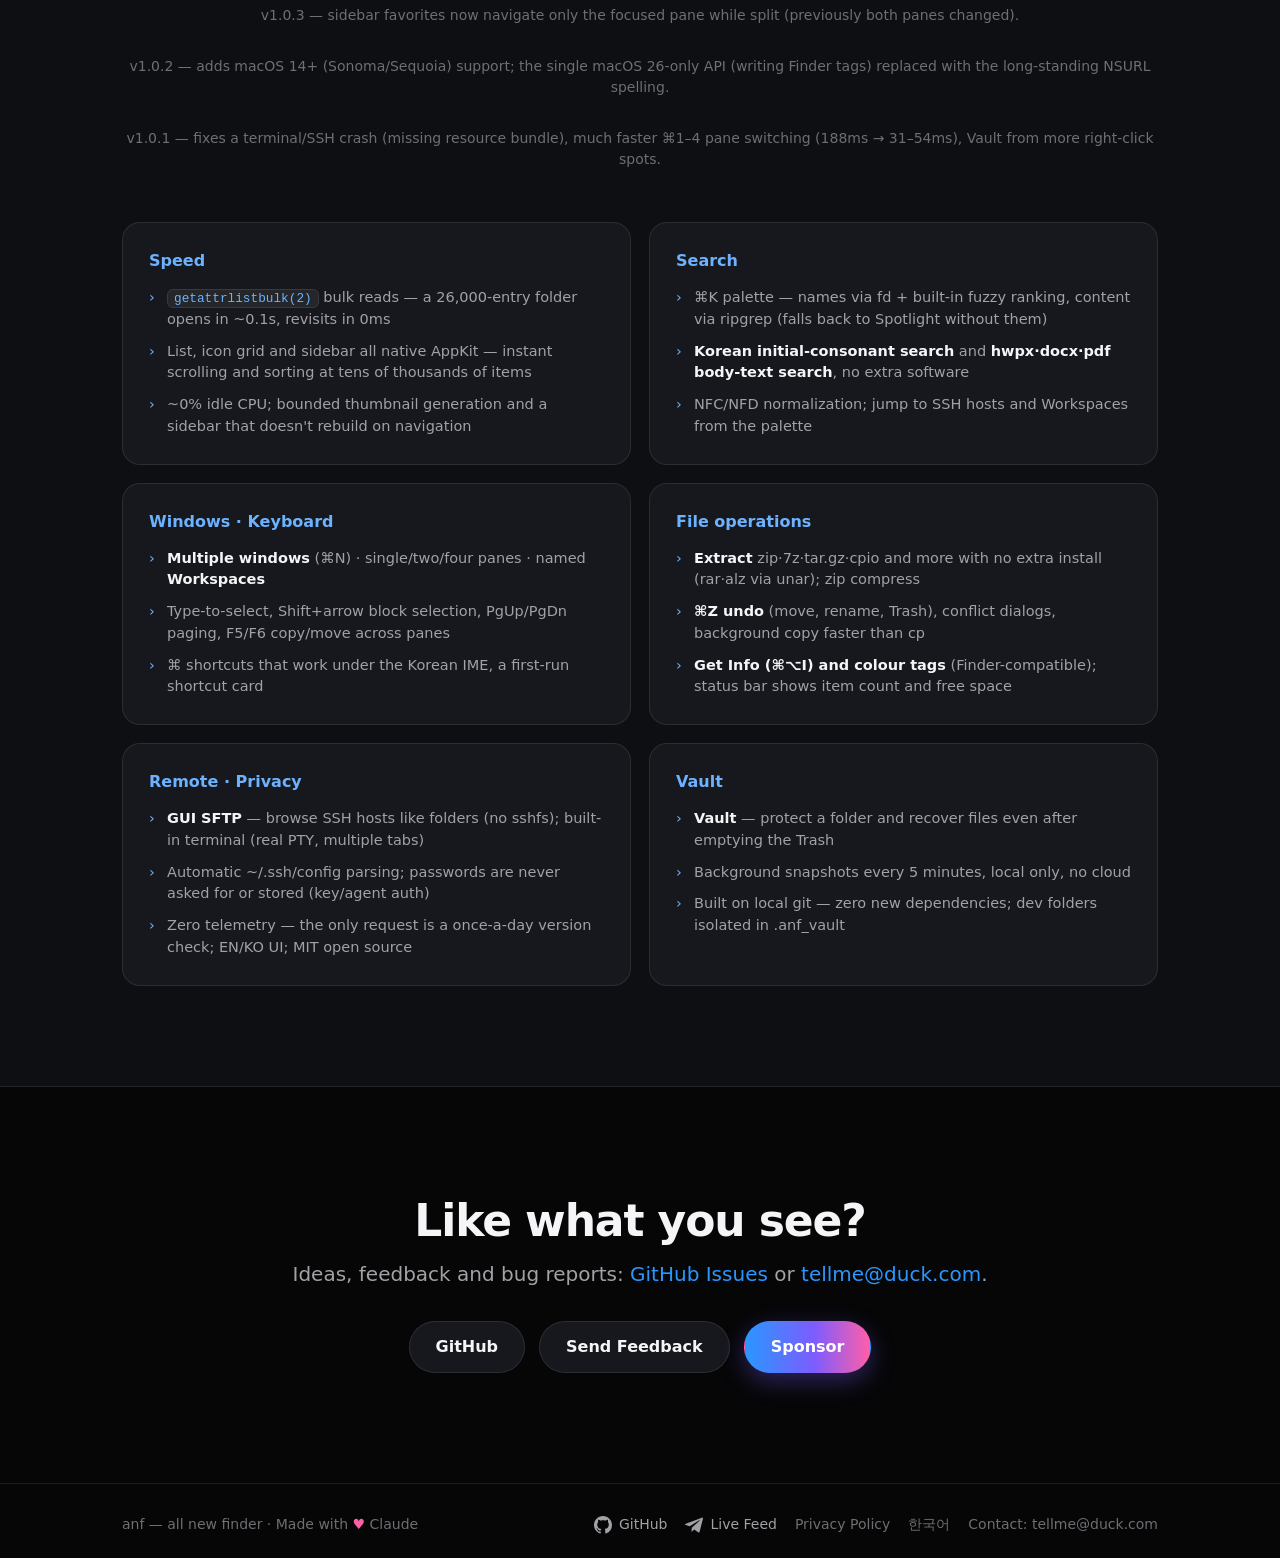
==== commit 5b3d6381: "release: ship a notarized .dmg (drag-to-Applications) instead of a zip release.sh now builds a UDZO " ====
--- a/docs/en/index.html
+++ b/docs/en/index.html
@@ -48,9 +48,9 @@
     <h1>Finder, reforged.</h1>
     <p class="lead">Split panes, a built-in terminal, a command palette.<br>A fast, lightweight native file browser for macOS.</p>
     <div class="hero-cta">
-      <a class="hero-dl is-soon" href="#install"><span class="dl-ic">⤓</span> Download — coming soon</a>
-    </div>
-    <p class="hero-hint">The signed .dmg is on the way — for now, <a href="#install">install with Homebrew</a>.</p>
+      <a class="hero-dl" href="https://github.com/rescenedev/anf/releases/latest/download/anf.dmg"><span class="dl-ic">⤓</span> Download (.dmg)</a>
+    </div>
+    <p class="hero-hint">Apple-notarized — launches right away. For auto-updates, <a href="#install">install with Homebrew</a>.</p>
     <p class="hero-specs">A featherweight native single binary · <strong>just 5.8&thinsp;MB</strong> · zero telemetry · open source</p>
     <div class="carousel">
       <div class="car-frames">
@@ -72,7 +72,7 @@
   <section id="install" class="band">
     <div class="band-inner">
       <h2 class="centered">Install with Homebrew.</h2>
-      <p class="sub centered">Until the signed .dmg ships, install with Homebrew — auto-updates included.</p>
+      <p class="sub centered">Install with Homebrew for automatic updates — or grab the notarized .dmg with the button above.</p>
       <div class="install-box">
         <div class="cmd multiline"><code id="cmd-brew">brew tap rescenedev/anf
 brew trust rescenedev/anf
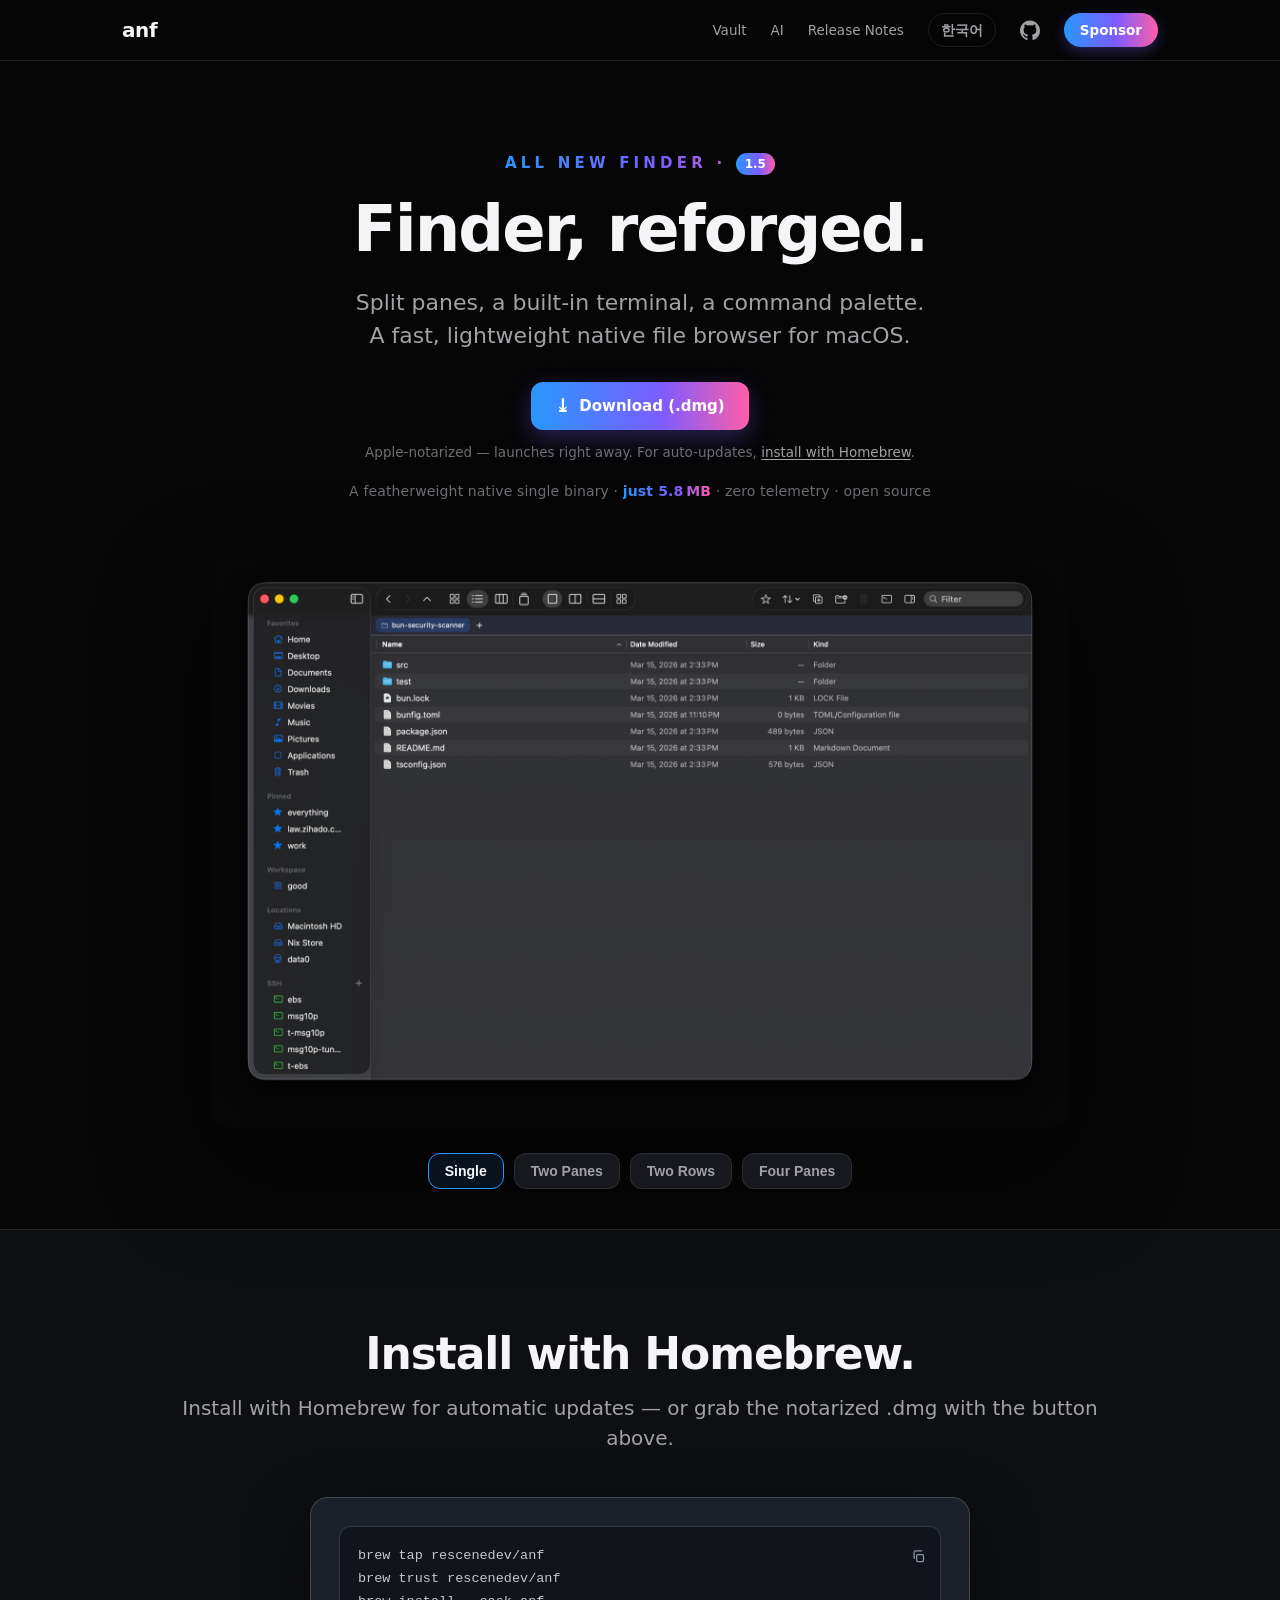
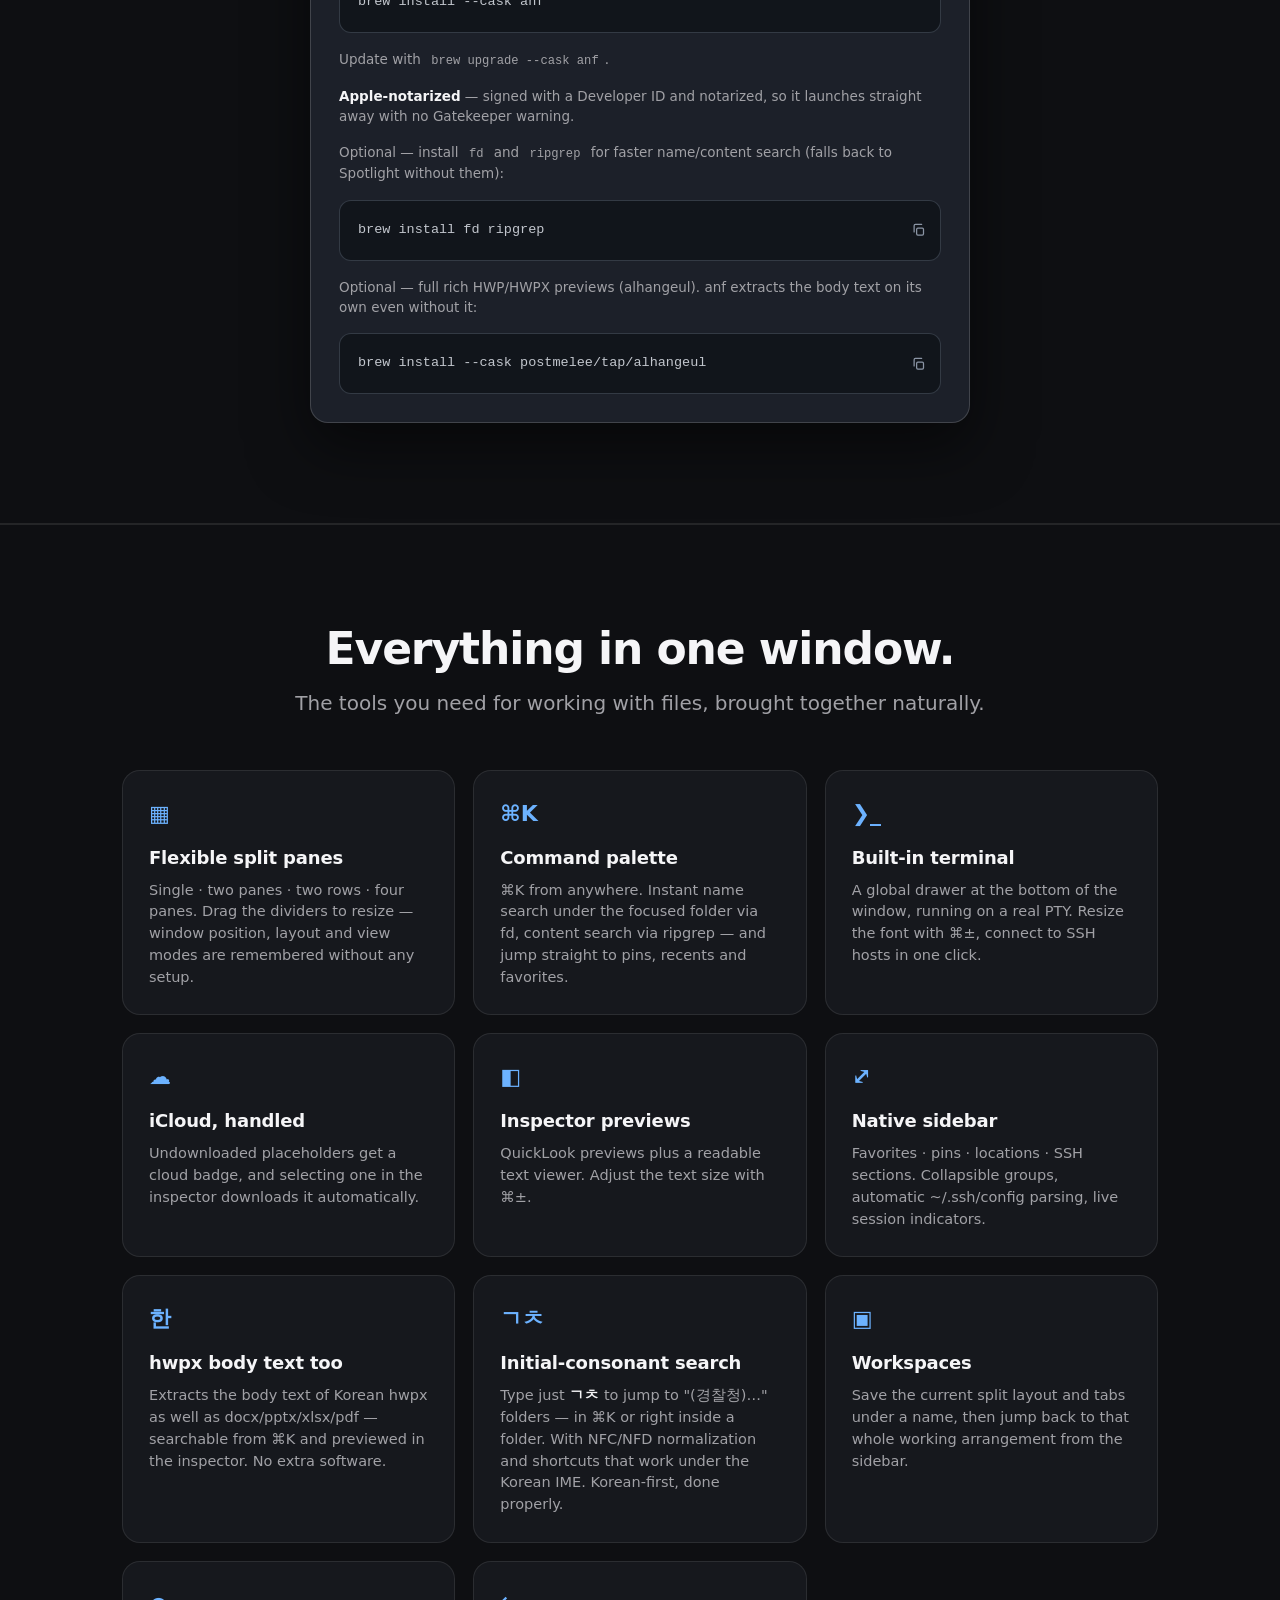
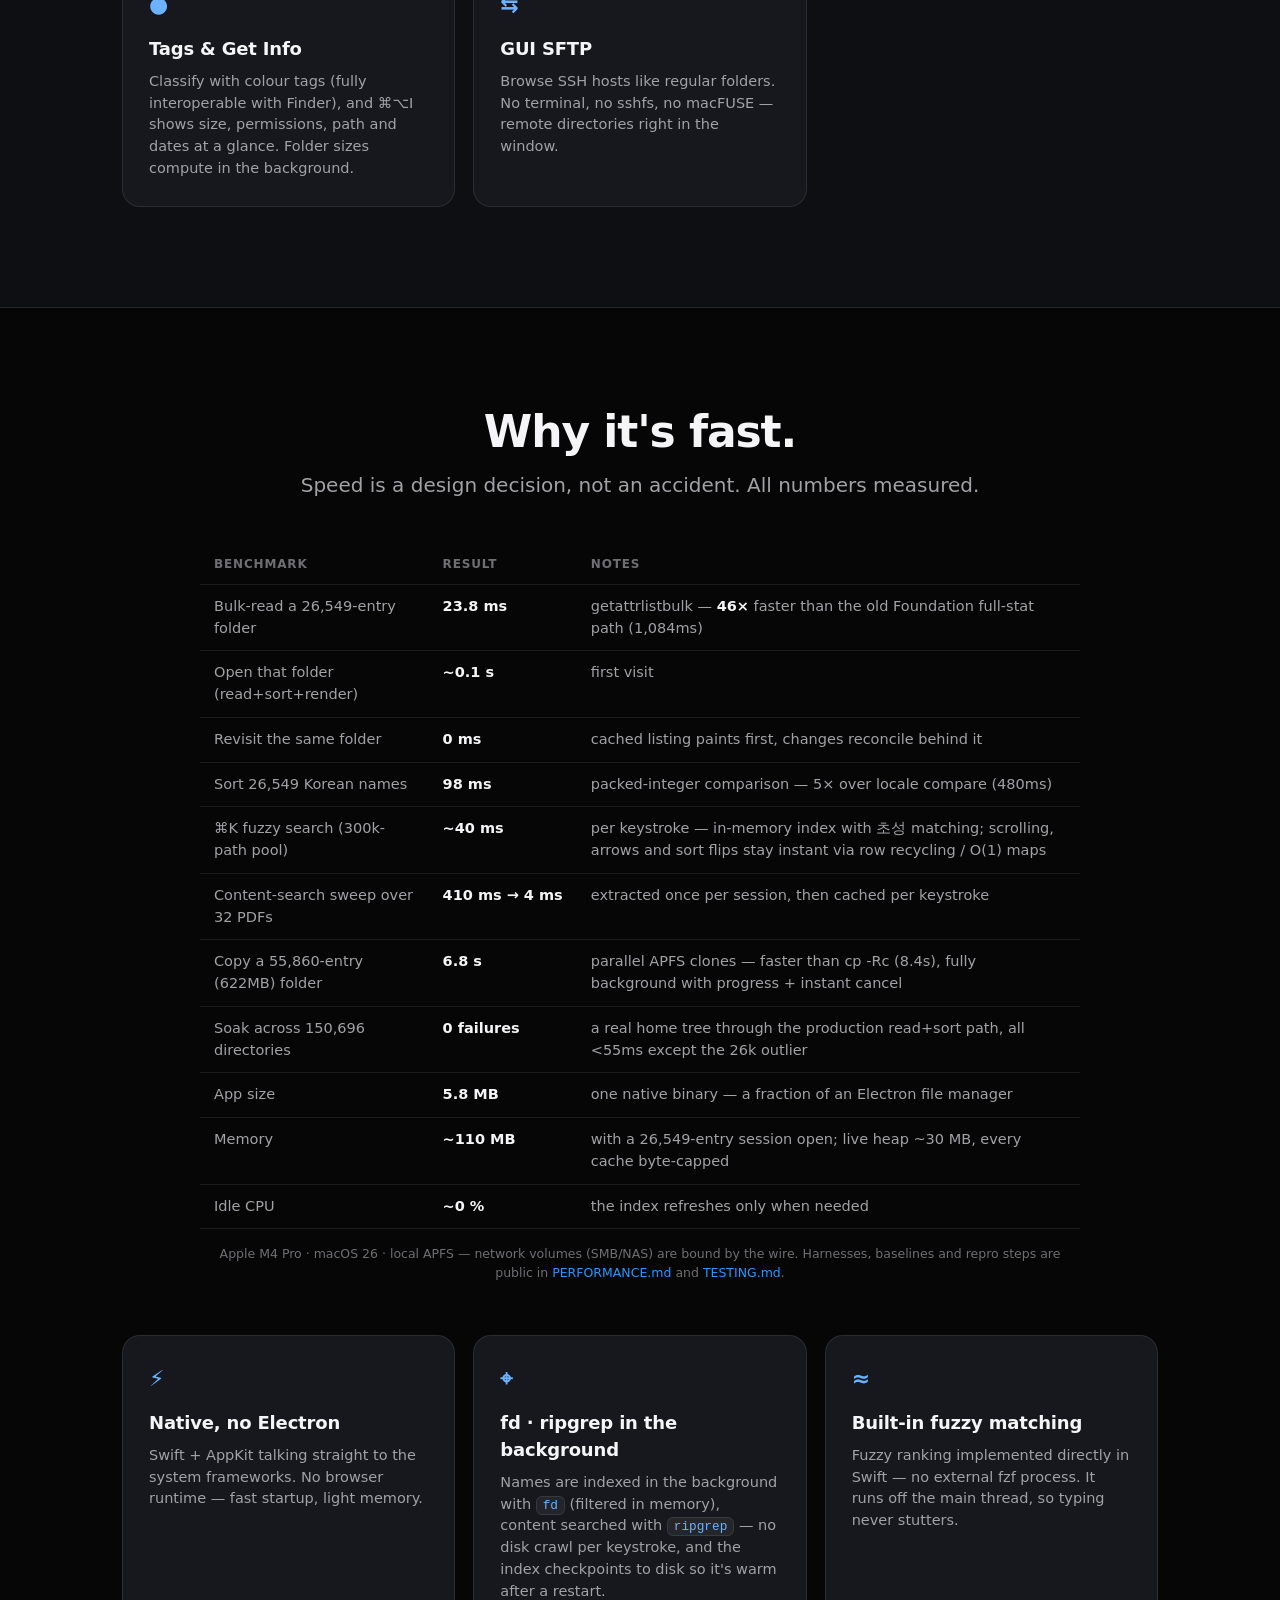
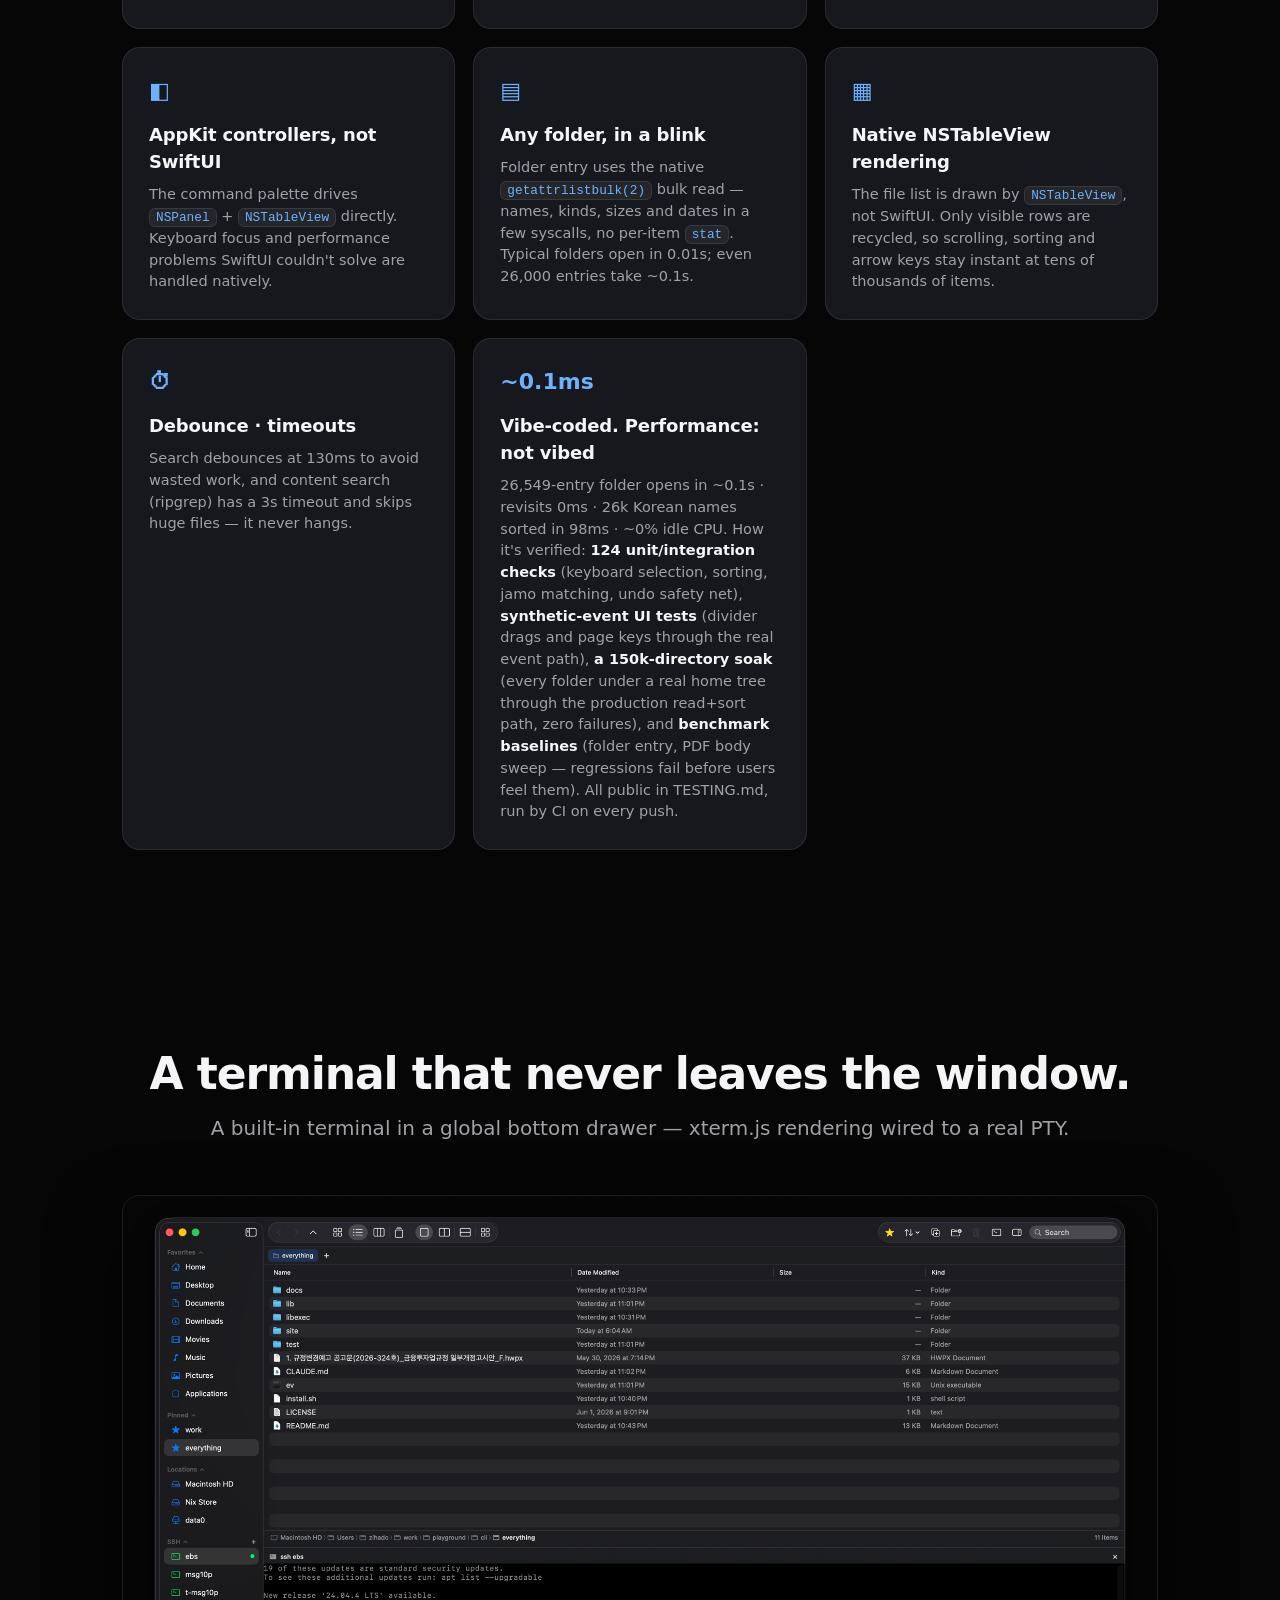
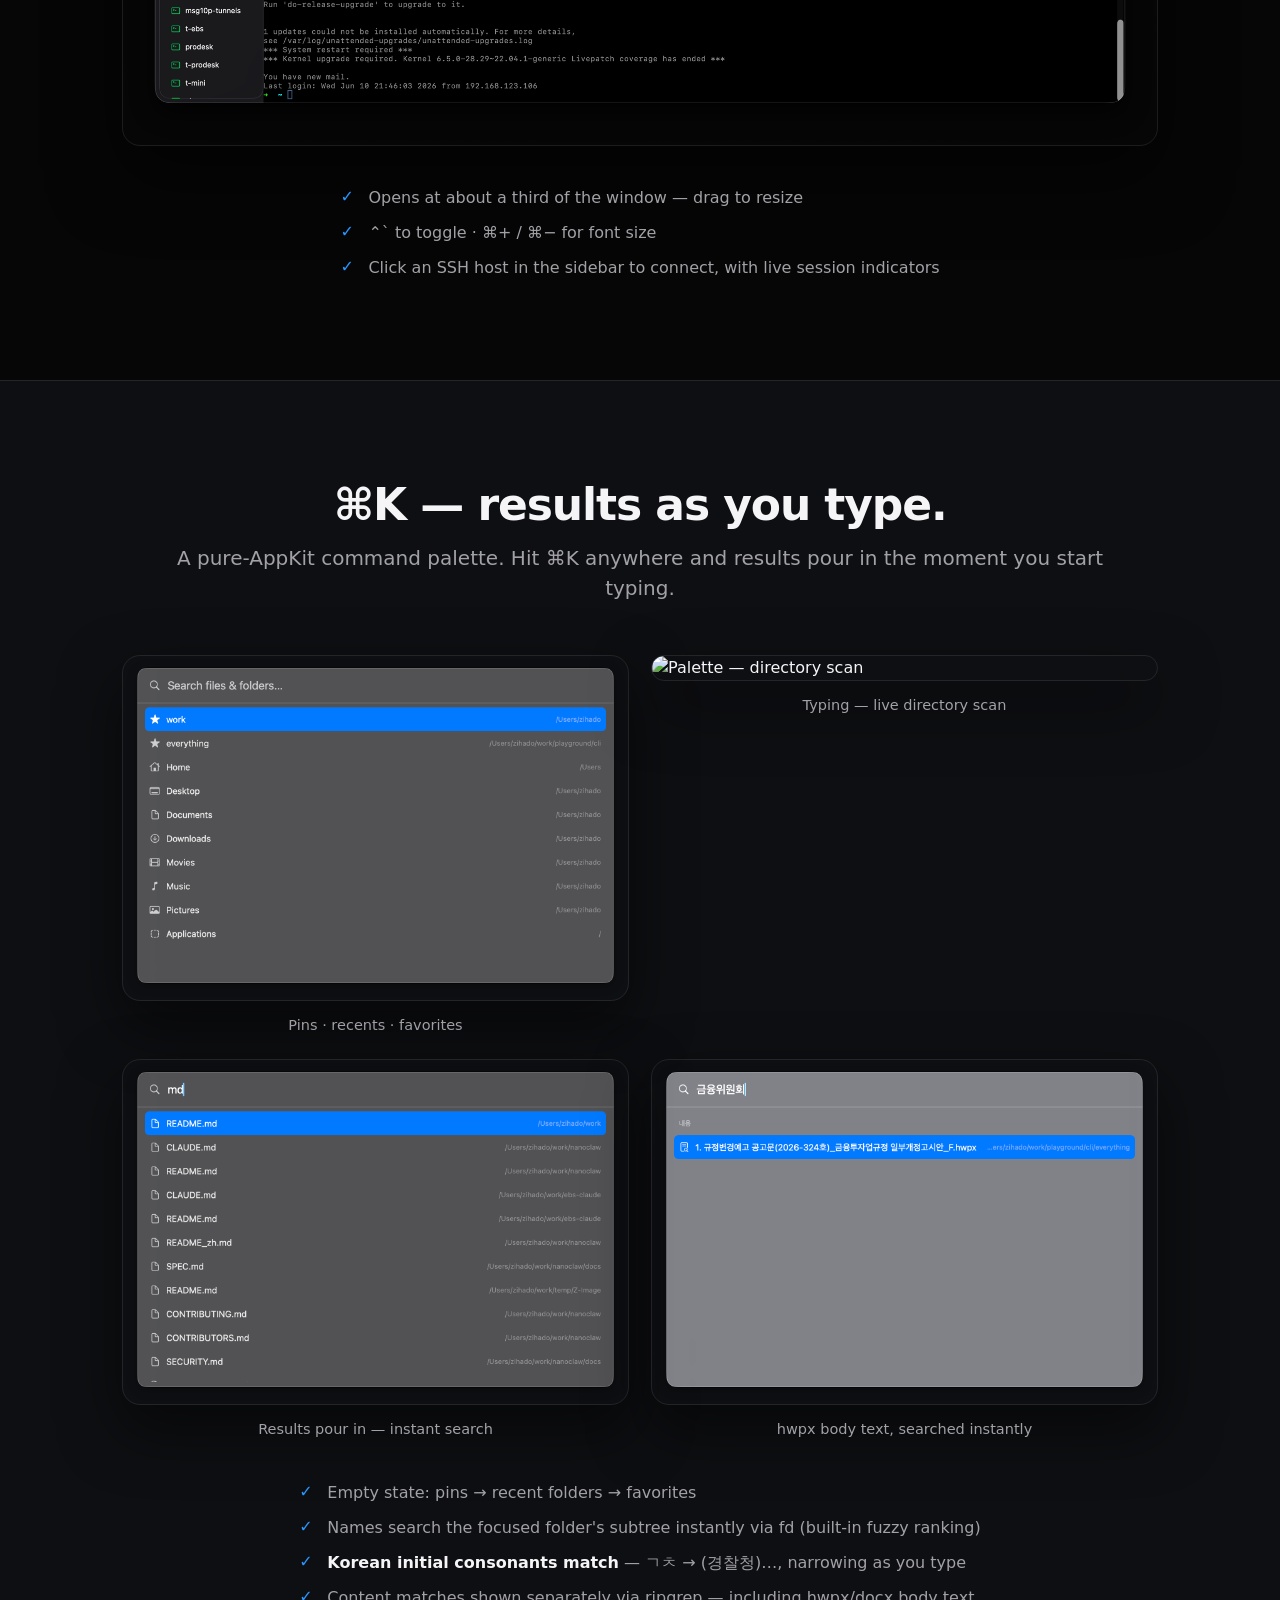
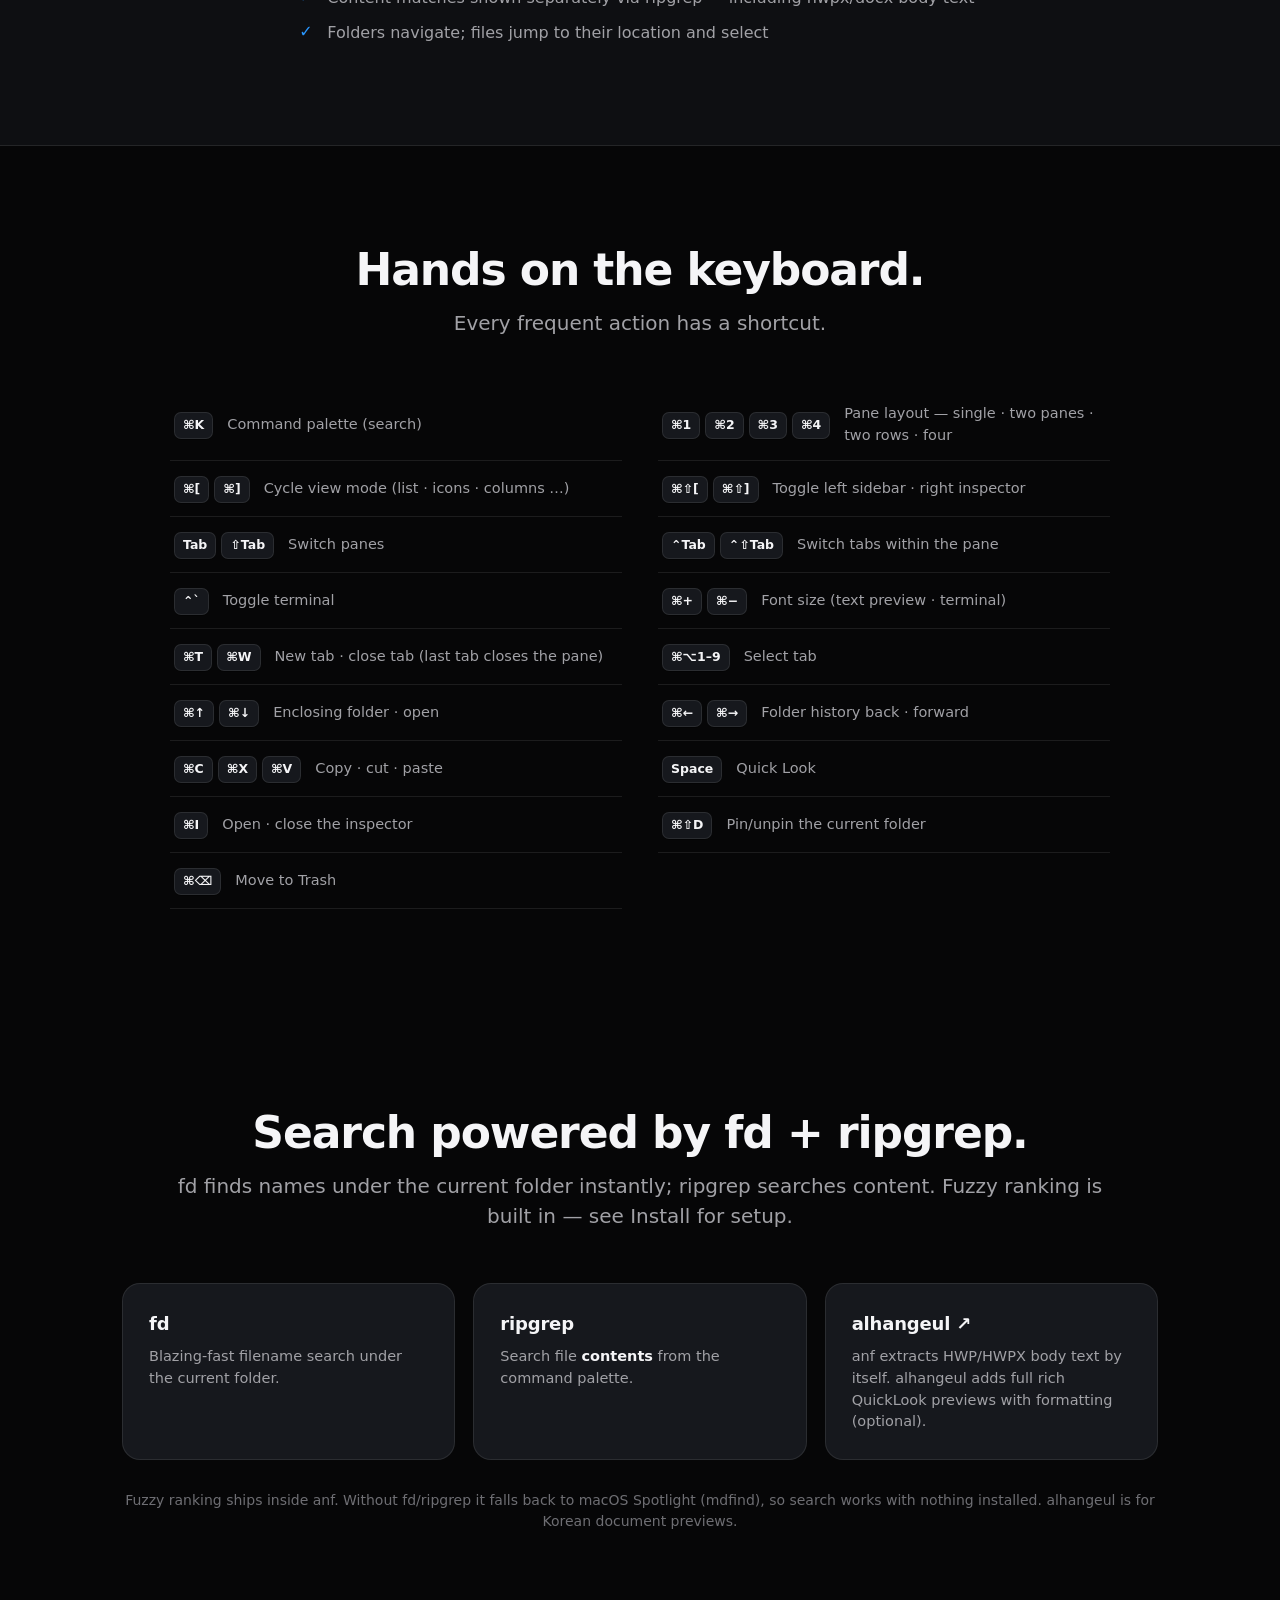
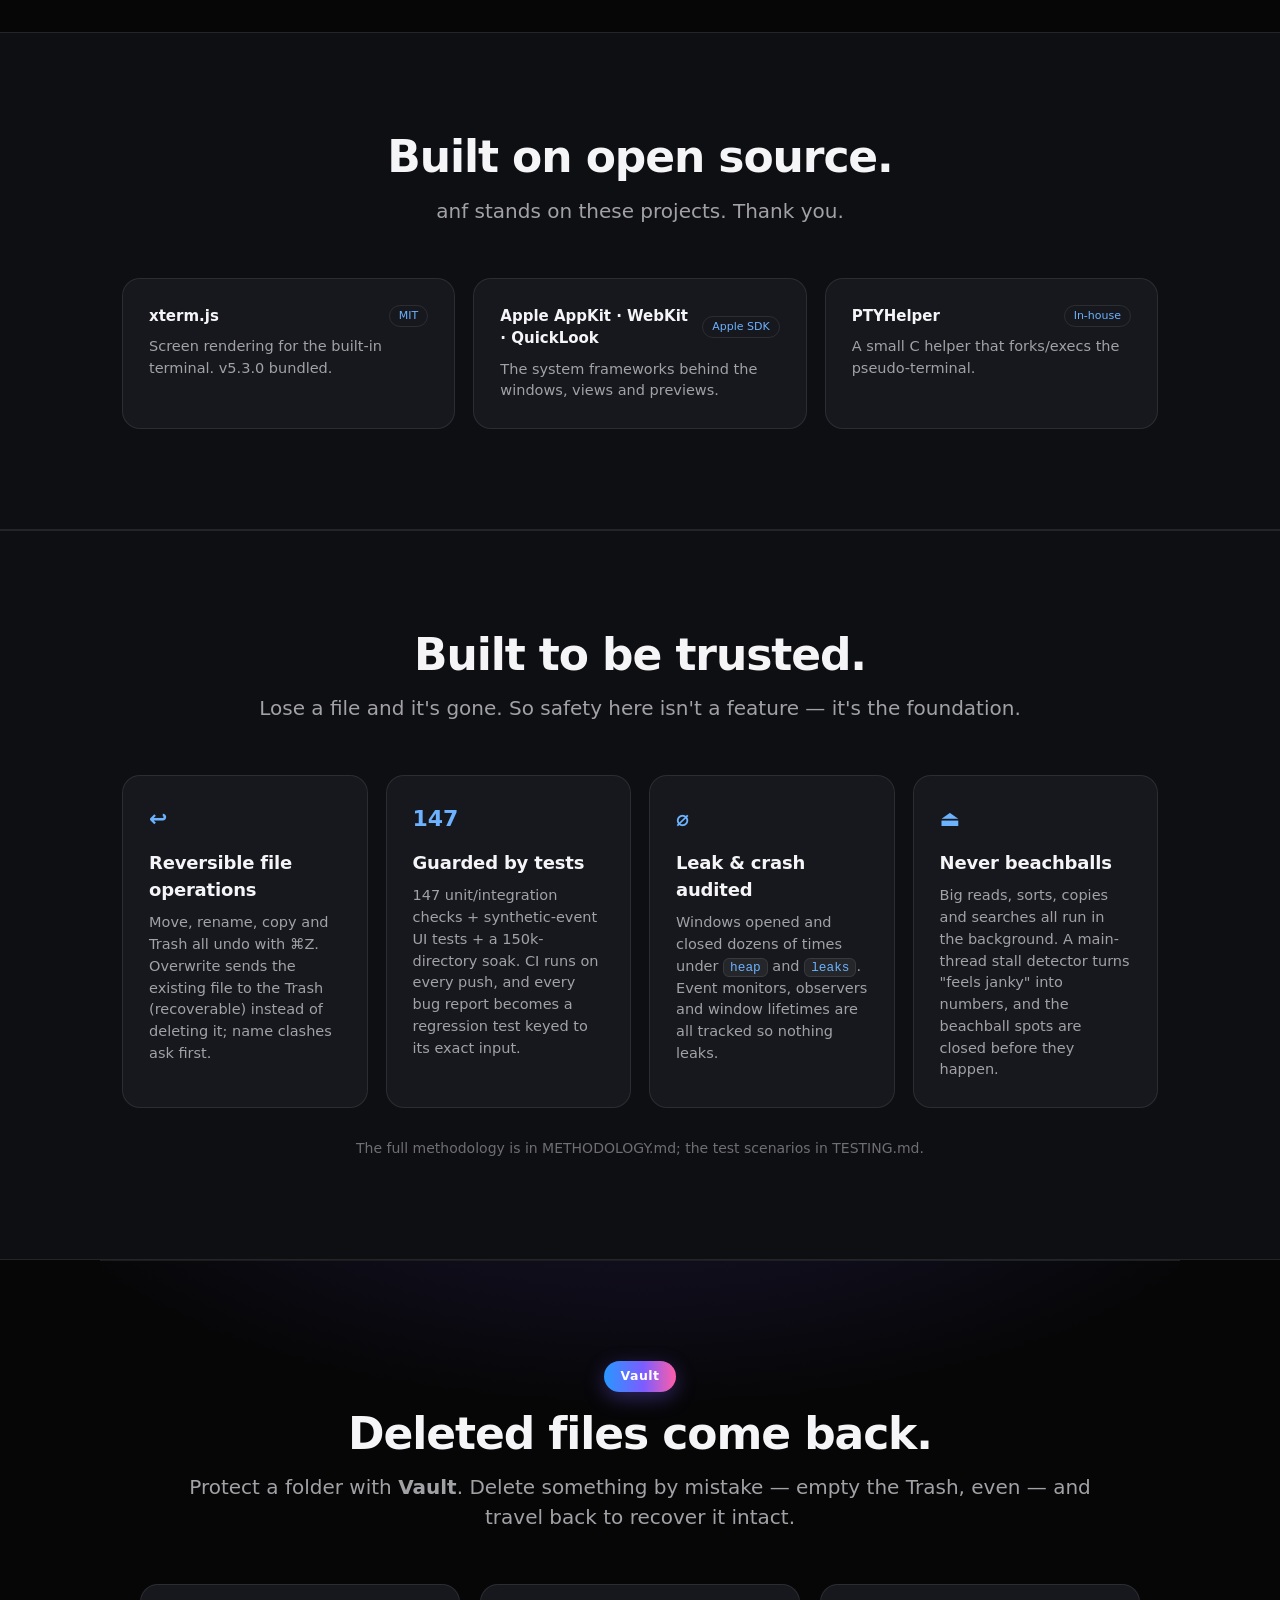
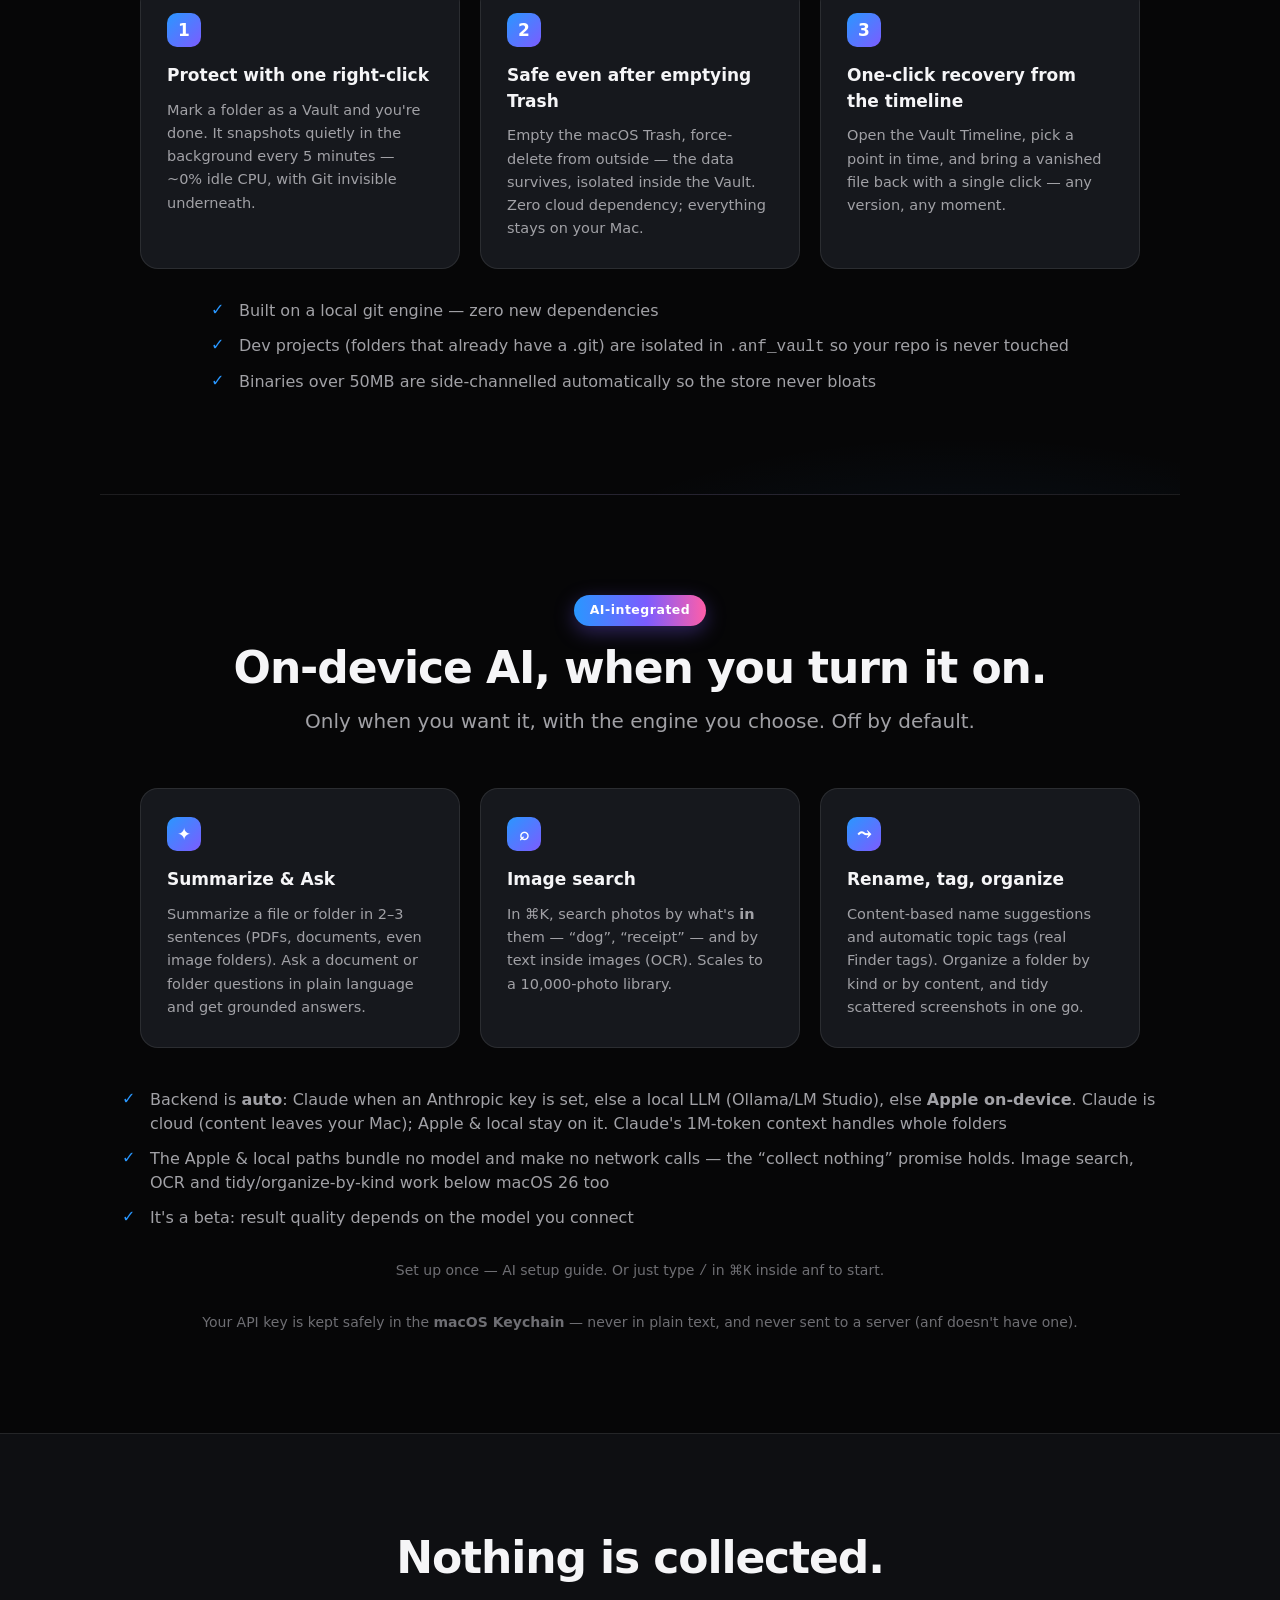
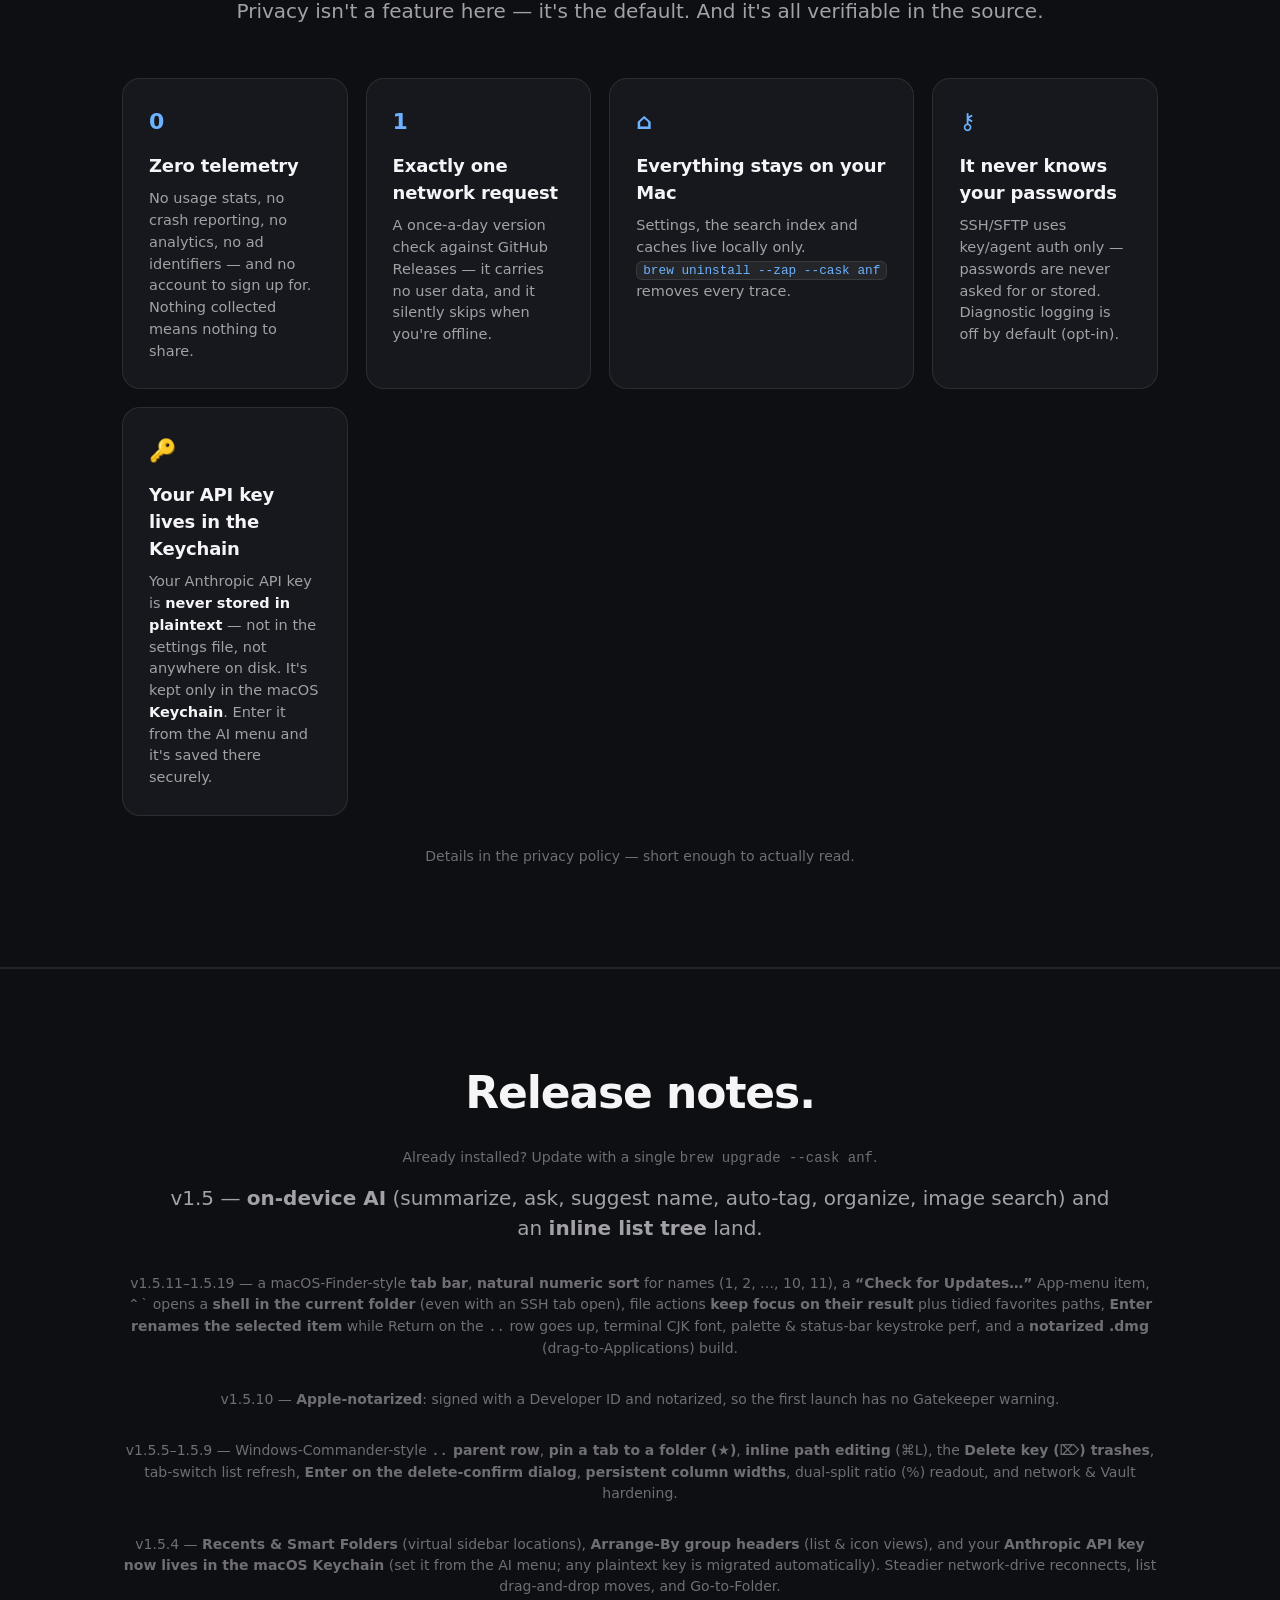
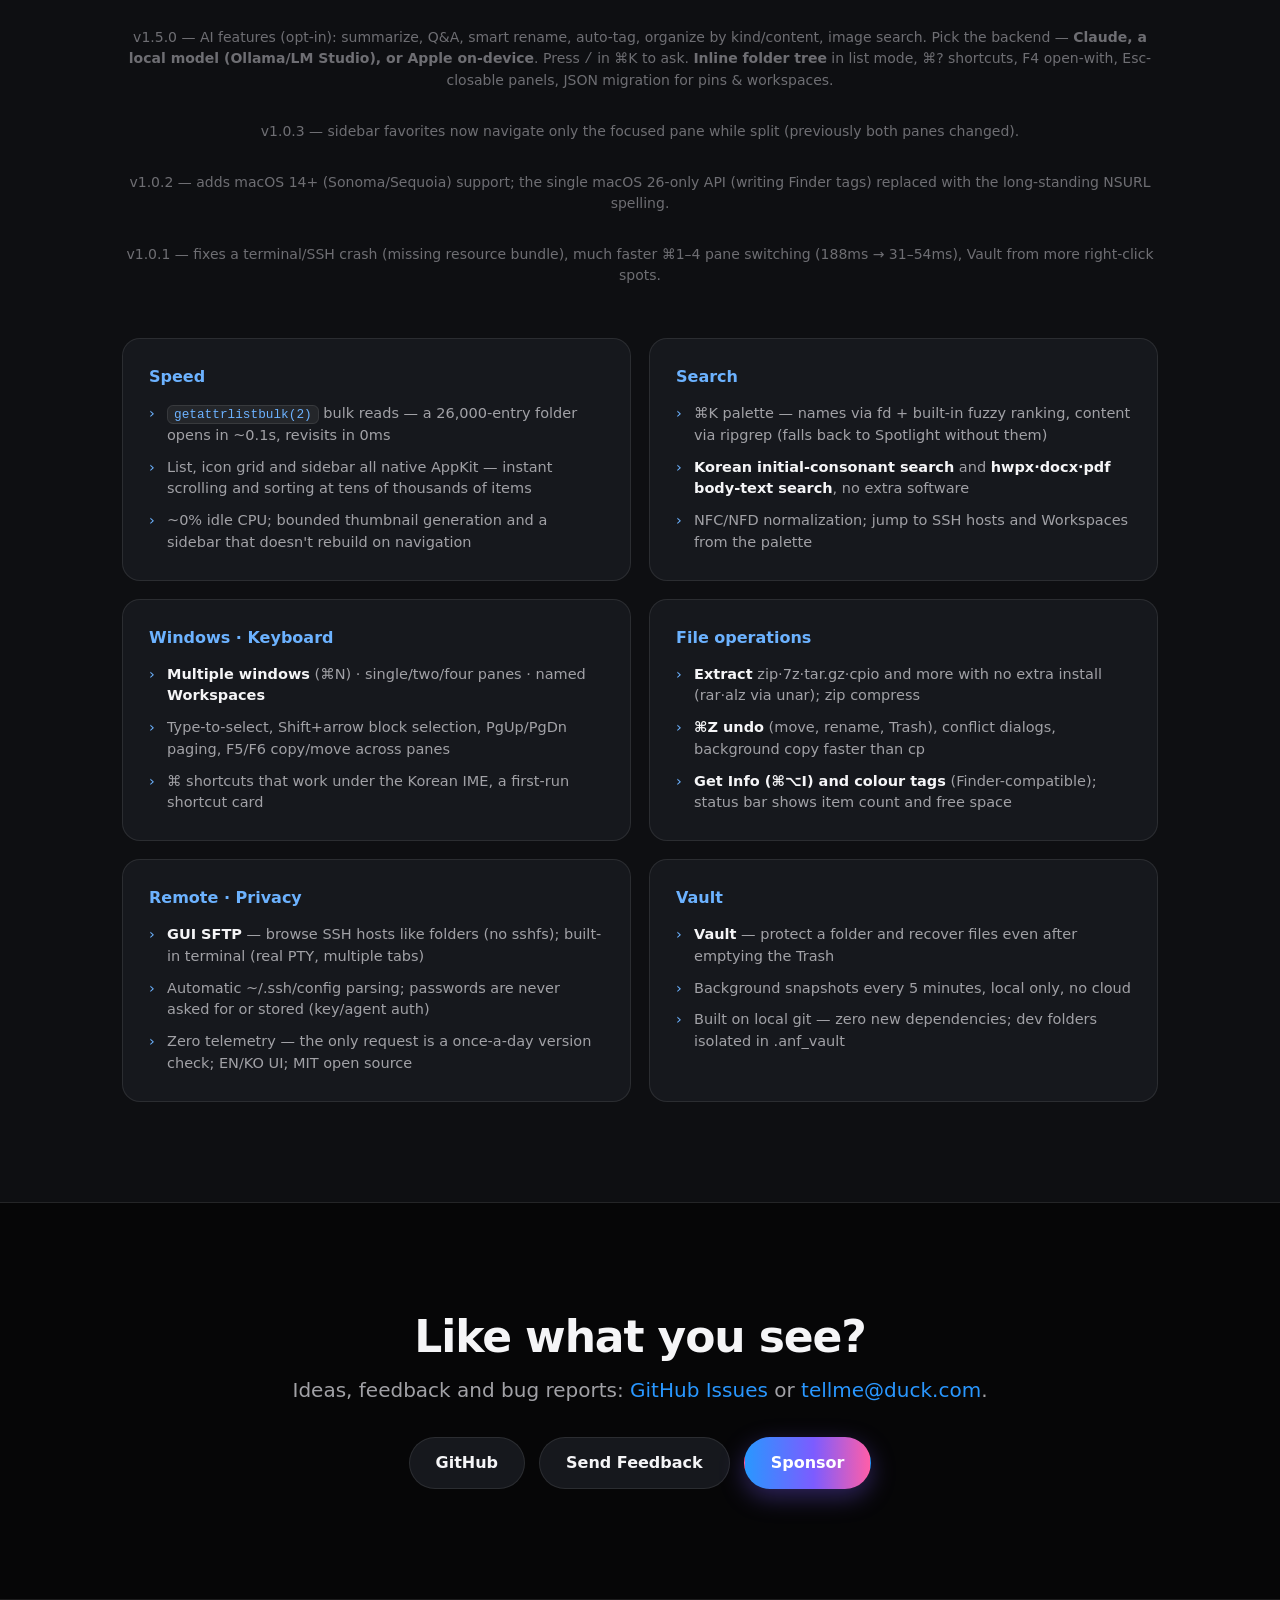
==== commit 27a68384: "chore: launch prep — untrack internal scratch, fix stale README install note (#44) * docs(landing): " ====
--- a/docs/en/index.html
+++ b/docs/en/index.html
@@ -471,6 +471,7 @@
       <h2 class="centered">Release notes.</h2>
       <p class="note centered">Already installed? Update with a single <code>brew upgrade --cask anf</code>.</p>
       <p class="sub centered">v1.5 — <b>on-device AI</b> (summarize, ask, suggest name, auto-tag, organize, image search) and an <b>inline list tree</b> land.</p>
+      <p class="note centered">v1.5.11–1.5.19 — a macOS-Finder-style <b>tab bar</b>, <b>natural numeric sort</b> for names (1, 2, …, 10, 11), a <b>“Check for Updates…”</b> App-menu item, <code>⌃`</code> opens a <b>shell in the current folder</b> (even with an SSH tab open), file actions <b>keep focus on their result</b> plus tidied favorites paths, <b>Enter renames the selected item</b> while Return on the <code>..</code> row goes up, terminal CJK font, palette &amp; status-bar keystroke perf, and a <b>notarized .dmg</b> (drag-to-Applications) build.</p>
       <p class="note centered">v1.5.10 — <b>Apple-notarized</b>: signed with a Developer ID and notarized, so the first launch has no Gatekeeper warning.</p>
       <p class="note centered">v1.5.5–1.5.9 — Windows-Commander-style <b><code>..</code> parent row</b>, <b>pin a tab to a folder (★)</b>, <b>inline path editing</b> (⌘L), the <b>Delete key (⌦) trashes</b>, tab-switch list refresh, <b>Enter on the delete-confirm dialog</b>, <b>persistent column widths</b>, dual-split ratio (%) readout, and network &amp; Vault hardening.</p>
       <p class="note centered">v1.5.4 — <b>Recents &amp; Smart Folders</b> (virtual sidebar locations), <b>Arrange-By group headers</b> (list &amp; icon views), and your <b>Anthropic API key now lives in the macOS Keychain</b> (set it from the AI menu; any plaintext key is migrated automatically). Steadier network-drive reconnects, list drag-and-drop moves, and Go-to-Folder.</p>
